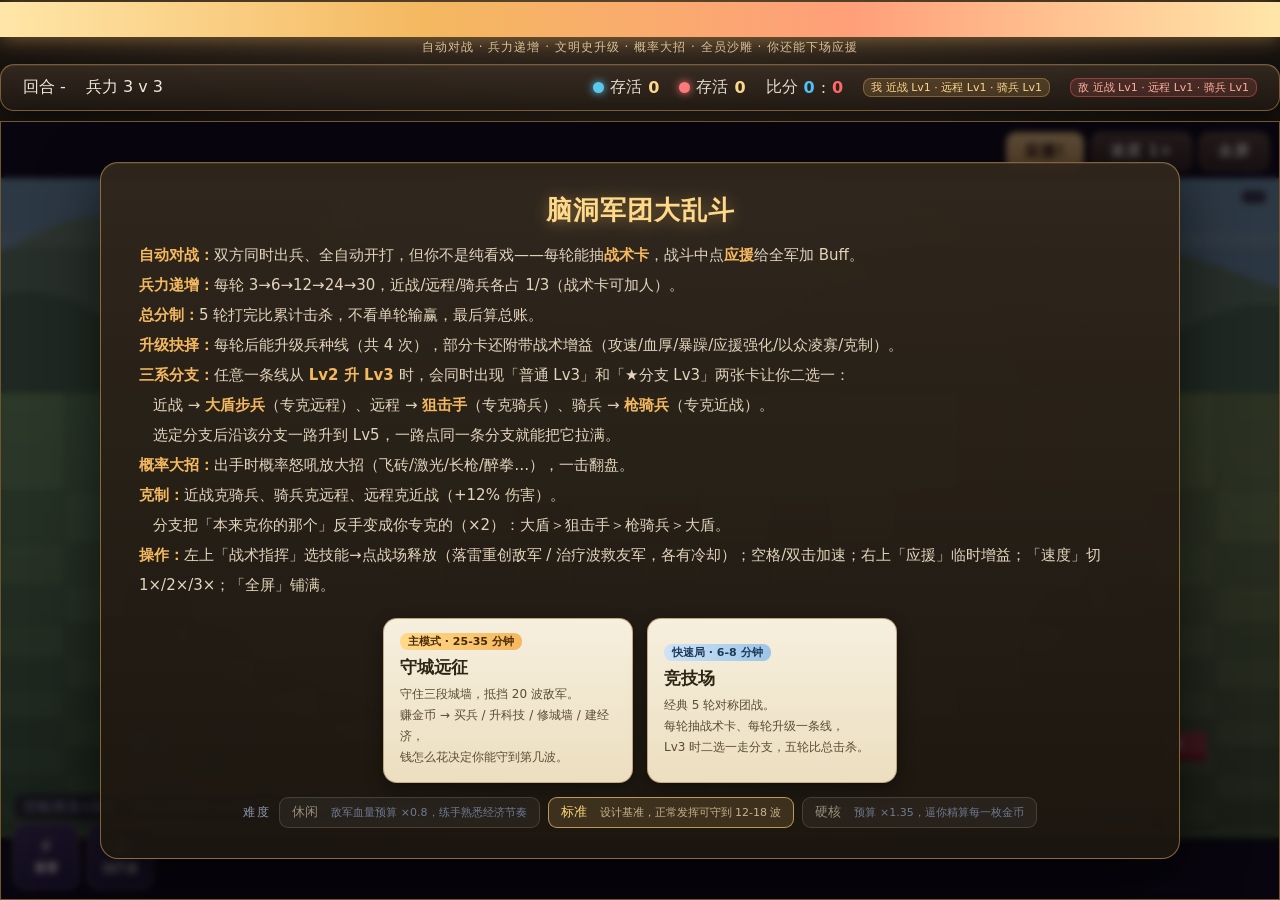
==== 脑洞军团大乱斗.html @ 0cbc10e8 "fix: 英雄系统首次落地 + 10 处缺陷修复 + 回归测试 包含： - 英雄系统原始落地（src/config.js FLAGS / HERO_CFG / HEROES；src/state.js " ====
<!DOCTYPE html>
<html lang="zh-CN">
<head>
<meta charset="UTF-8">
<meta name="viewport" content="width=device-width, initial-scale=1.0">
<title>脑洞军团大乱斗 · 沙雕自动对战</title>
<link rel="icon" href="data:image/svg+xml,%3Csvg xmlns='http://www.w3.org/2000/svg' viewBox='0 0 16 16'%3E%3Crect width='16' height='16' fill='%23221a30'/%3E%3Crect x='6' y='2' width='4' height='2' fill='%23ffd479'/%3E%3Crect x='7' y='3' width='2' height='8' fill='%23f7e7c6'/%3E%3Crect x='5' y='11' width='6' height='2' fill='%23e86a33'/%3E%3Crect x='7' y='13' width='2' height='2' fill='%232e1c0c'/%3E%3C/svg%3E">
<style>/* ====== style/base.css ====== */
/* =============================================================================
 * base.css — 布局骨架 + 竞技场 UI + 全屏规则
 * ----------------------------------------------------------------------------
 * 引擎层：html/body 重置、#app/#hud/#arena-wrap 布局、标题、连杀/暴击字、
 * 升级卡/克制环/路线图/播报/弹幕/控制条/指挥栏、全屏铺满。
 * 竞技场与守城共用的视觉地基都在这。
 * ============================================================================= */


  * { margin:0; padding:0; box-sizing:border-box; }
  html,body { height:100%; }
  body {
    background:
      radial-gradient(1200px 600px at 50% -10%, #3a2c5e 0%, rgba(58,44,94,0) 60%),
      radial-gradient(900px 500px at 10% 110%, #1d3a4a 0%, rgba(29,58,74,0) 55%),
      linear-gradient(160deg, #15101f 0%, #0e1626 55%, #0b1220 100%);
    font-family:"PingFang SC","Microsoft YaHei","SimSun",system-ui,monospace;
    color:#f3ead9;
    overflow:hidden;
    user-select:none;
    -webkit-font-smoothing:antialiased;
  }
  #app { width:100vw; height:100vh; max-width:none; margin:0; padding:0; display:flex; flex-direction:column; overflow:hidden; }

  /* ---- 标题：渐变描金 + 呼吸光晕 ---- */
  h1 {
    font-size:26px; font-weight:900; text-align:center; letter-spacing:3px;
    background:linear-gradient(90deg,#ffd479,#ff9f3a,#ff6a6a,#ffd479);
    background-size:300% 100%;
    -webkit-background-clip:text; background-clip:text; color:transparent;
    filter:drop-shadow(0 2px 10px rgba(255,160,60,.35));
    animation:titleflow 6s linear infinite;
    margin:2px 0 2px;
  }
  @keyframes titleflow { to { background-position:300% 0; } }
  .sub { text-align:center; font-size:12px; color:#b9a7d6; margin-bottom:8px; letter-spacing:1px; }
  /* 战斗中隐藏大标题/副标题：把纵向空间全部让给战场（标题仅在开局菜单出现），更聚焦、更专业 */
  body.playing #app > h1,
  body.playing #app > .sub { display:none; }

  /* ---- HUD：玻璃拟态 + 辉光 ---- */
  #hud {
    display:flex; align-items:center; justify-content:space-between; gap:10px; flex-wrap:wrap;
    background:linear-gradient(180deg, rgba(40,32,64,.82), rgba(24,18,40,.82));
    border:1px solid rgba(255,212,121,.35);
    border-radius:14px;
    box-shadow:0 6px 22px rgba(0,0,0,.45), inset 0 1px 0 rgba(255,255,255,.08);
    backdrop-filter:blur(8px);
    padding:10px 18px; margin-bottom:10px; font-size:15px;
  }
  .hud-box { display:flex; align-items:center; gap:16px; flex-wrap:wrap; }
  .hud-item { display:flex; align-items:center; gap:6px; color:#e7ddcb; }
  .dot { width:11px; height:11px; border-radius:50%; display:inline-block; box-shadow:0 0 8px currentColor; }
  .dot.blue { background:#4fc3f7; color:#4fc3f7; }
  .dot.red { background:#ff6a6a; color:#ff6a6a; }
  .hud-item b { color:#ffd479; font-variant-numeric:tabular-nums; }
  .lv-tag { font-size:11px; padding:1px 7px; border-radius:8px; background:rgba(255,212,121,.16); color:#ffd479; border:1px solid rgba(255,212,121,.3); }

  /* ---- 战场 ---- */
  #arena-wrap {
    position:relative; flex:1; min-height:0; width:100%;
    /* --dock-h：底部常驻经营条实测高度（JS 写入）。战场用 padding-bottom 让出这段空间，
       保证经营条永不遮挡单位；0 时（竞技场模式）布局与原来完全一致。 */
    --dock-h:0px;
    background:#0c1422; border:none; overflow:hidden;
    box-shadow:0 10px 36px rgba(0,0,0,.5), inset 0 0 0 1px rgba(255,255,255,.04);
  }
  canvas { display:block; width:100%; height:100%; image-rendering:auto; background:#0b0710; }
  #banner {
    position:absolute; top:34%; left:50%; transform:translate(-50%,-50%) scale(.6);
    font-size:34px; font-weight:900; text-align:center; pointer-events:none; z-index:6;
    color:#fff; letter-spacing:4px;
    background:linear-gradient(90deg,#ffd479,#ff9f3a,#ff6a6a);
    -webkit-background-clip:text; background-clip:text; color:transparent;
    filter:drop-shadow(0 3px 0 rgba(0,0,0,.5)) drop-shadow(0 0 18px rgba(255,150,60,.6));
    opacity:0; white-space:nowrap;
  }
  #banner.show { animation:bannerpop 1.5s cubic-bezier(.2,1.4,.4,1) forwards; }
  @keyframes bannerpop {
    0% { opacity:0; transform:translate(-50%,-50%) scale(.5); letter-spacing:18px; }
    18% { opacity:1; transform:translate(-50%,-50%) scale(1.05); letter-spacing:4px; }
    78% { opacity:1; transform:translate(-50%,-50%) scale(1); }
    100% { opacity:0; transform:translate(-50%,-50%) scale(1.04); }
  }

  /* ---- 连杀计数 ---- */
  #combo {
    position:absolute; top:54px; left:50%; transform:translateX(-50%); z-index:6;
    font-weight:900; font-size:30px; pointer-events:none; opacity:0;
    color:#ffd479; text-shadow:0 0 14px rgba(255,170,60,.9), 0 2px 0 #7a3b12;
    transition:opacity .15s; white-space:nowrap;
  }
  #combo.show { opacity:1; animation:combopulse .3s ease; }
  @keyframes combopulse { 0%{transform:translateX(-50%) scale(1.4);} 100%{transform:translateX(-50%) scale(1);} }

  /* ---- 全屏大字（暴击） ---- */
  #bigtext {
    position:absolute; top:46%; left:50%; transform:translate(-50%,-50%) scale(.7); z-index:7;
    font-size:46px; font-weight:900; pointer-events:none; opacity:0; white-space:nowrap;
    color:#fff; text-shadow:0 0 22px rgba(255,90,90,.9), 0 4px 0 #6e1a1a;
  }
  #bigtext.show { animation:bigpop 1.1s cubic-bezier(.2,1.5,.3,1) forwards; }
  @keyframes bigpop {
    0%{opacity:0;transform:translate(-50%,-50%) scale(.4) rotate(-6deg);}
    20%{opacity:1;transform:translate(-50%,-50%) scale(1.12) rotate(2deg);}
    75%{opacity:1;transform:translate(-50%,-50%) scale(1) rotate(0);}
    100%{opacity:0;transform:translate(-50%,-50%) scale(1.05);}
  }

  .overlay {
    position:absolute; inset:0; z-index:20;
    display:none; align-items:center; justify-content:center;
    background:rgba(8,6,14,.66); backdrop-filter:blur(3px); padding:18px;
  }
  .overlay.show { display:flex; animation:fadein .25s ease; }
  @keyframes fadein { from{opacity:0;} to{opacity:1;} }
  .panel {
    background:linear-gradient(180deg, rgba(36,28,58,.96), rgba(20,16,34,.96));
    border:1px solid rgba(255,212,121,.4); border-radius:18px;
    box-shadow:0 18px 60px rgba(0,0,0,.6), inset 0 1px 0 rgba(255,255,255,.08);
    padding:22px 26px; max-width:900px; width:100%; text-align:center;
  }
  .panel h2 { font-size:22px; margin-bottom:12px; color:#ffd479; letter-spacing:1px; filter:drop-shadow(0 2px 8px rgba(255,160,60,.4)); }
  .panel .desc { font-size:13px; color:#d7cdec; line-height:1.9; text-align:left; }
  .panel .desc b { color:#ff9f3a; }
  .btn {
    display:inline-block; margin-top:18px; padding:12px 44px; cursor:pointer;
    border:none; border-radius:12px; font-size:17px; font-weight:900; font-family:inherit;
    color:#3a1d05;
    background:linear-gradient(180deg,#ffd479,#ff9f3a);
    box-shadow:0 6px 0 #b75e16, 0 10px 20px rgba(255,150,60,.35);
    text-shadow:0 1px 0 rgba(255,255,255,.3);
    transition:transform .06s, box-shadow .06s;
  }
  .btn:hover { filter:brightness(1.05); }
  .btn:active { transform:translateY(4px); box-shadow:0 2px 0 #b75e16; }
  .btn.gray { background:linear-gradient(180deg,#9aa0b0,#6b7280); color:#14161c; box-shadow:0 6px 0 #3a3f4a; }

  /* ---- 升级 / 战术卡 ---- */
  .cards { display:flex; gap:14px; margin-top:16px; flex-wrap:wrap; justify-content:center; }
  .card {
    flex:1; min-width:210px; max-width:262px; text-align:left; cursor:pointer;
    background:linear-gradient(180deg, rgba(255,248,231,.96), rgba(245,231,200,.96));
    border:1px solid rgba(120,90,40,.5); border-radius:14px; padding:13px 15px;
    box-shadow:0 6px 16px rgba(0,0,0,.4); color:#2e2414;
    transition:transform .08s, box-shadow .08s, border-color .08s;
  }
  .card:hover { transform:translateY(-4px); border-color:#ff9f3a; box-shadow:0 12px 26px rgba(255,150,60,.4); }
  .card:active { transform:translateY(1px); }
  .card.disabled { opacity:.45; pointer-events:none; filter:grayscale(.4); }
  /* 出现分支抉择时会有 4 张卡，收窄一点保证一行放得下（面板内宽约 848px） */
  .cards.four { gap:10px; }
  .cards.four .card { min-width:186px; max-width:216px; padding:12px 13px; }
  /* ★分支卡：描金 + 呼吸光晕，让它在普通卡里一眼跳出来 */
  .card.branch-card {
    background:linear-gradient(180deg, rgba(255,251,238,.98), rgba(252,236,193,.98));
    border-color:#ffd479;
    box-shadow:0 0 0 2px rgba(255,212,121,.5), 0 8px 22px rgba(255,170,60,.32);
    animation:branchglow 2.2s ease-in-out infinite;
  }
  .card.branch-card:hover { border-color:#ff9f3a; box-shadow:0 0 0 2px rgba(255,159,58,.75), 0 14px 30px rgba(255,150,60,.5); }
  .card.branch-card .c-tag { background:linear-gradient(90deg,#ffd479,#ff9f3a); color:#4a2a04; border-color:#c98b1a; font-weight:900; }
  @keyframes branchglow {
    0%,100% { box-shadow:0 0 0 2px rgba(255,212,121,.45), 0 8px 22px rgba(255,170,60,.26); }
    50%     { box-shadow:0 0 0 3px rgba(255,212,121,.75), 0 10px 26px rgba(255,170,60,.5); }
  }
  .card .c-branchnote {
    margin-top:7px; padding:5px 8px; border-radius:8px; font-size:11.5px; line-height:1.6;
    background:rgba(184,84,31,.10); border:1px dashed rgba(184,84,31,.45); color:#8a4a12;
  }
  .card .c-type { font-size:15px; font-weight:900; margin-bottom:5px; }
  .card .c-now { font-size:12px; color:#7a6a4f; margin-bottom:7px; }
  .card .c-next { font-size:13px; line-height:1.7; }
  .card .c-next b { color:#b8541f; }
  .card .c-skill { font-size:12px; color:#4a4030; margin-top:3px; }
  .card .c-skill b { color:#2f7a3e; }
  .card .c-tag { display:inline-block; font-size:11px; padding:1px 7px; border-radius:7px; margin-bottom:6px; background:rgba(255,159,58,.18); color:#b8541f; border:1px solid rgba(255,159,58,.4); }
  .card .arrow-line { font-size:18px; color:#c9a227; text-align:center; margin:4px 0; }
  .card .tag-max { font-size:13px; color:#8a7357; margin-top:7px; }

  /* ---- 克制环（升级面板顶部，每轮都摆出来，别让玩家靠记忆猜环向） ---- */
  .cycle { display:flex; align-items:center; justify-content:center; gap:5px; margin:0 0 7px; font-size:12px; flex-wrap:wrap; }
  .cycle .cy-title { color:#b9a7d6; font-weight:800; margin-right:3px; }
  .cycle .cy-node { font-weight:900; }
  .cycle .cy-arrow { color:#8b7a5a; font-size:11px; }
  .cycle .cy-mul {
    margin-left:5px; padding:1px 8px; border-radius:8px; font-weight:900;
    background:rgba(255,90,216,.14); color:#ff5ad8; border:1px solid rgba(255,90,216,.4);
  }

  /* ---- 三系路线图：一列一条线，Lv3 处裂成分岔口 ---- */
  .tree { display:flex; gap:12px; margin-top:10px; align-items:flex-start; justify-content:center; }
  .tree-col {
    flex:1; min-width:212px; max-width:272px;
    background:linear-gradient(180deg, rgba(38,28,58,.98), rgba(26,19,42,.98));
    border:1px solid rgba(255,212,121,.28); border-radius:14px; padding:10px 11px;
    box-shadow:0 6px 16px rgba(0,0,0,.45); color:#f3ecdf;
  }
  .tree-head {
    display:flex; justify-content:space-between; align-items:baseline;
    font-size:15px; font-weight:900; padding-bottom:5px; margin-bottom:6px;
    border-bottom:2px solid rgba(255,212,121,.22);
  }
  .tree-head .th-lv { font-size:11px; color:#b9a7d6; font-weight:800; }
  .tree-body { display:flex; flex-direction:column; gap:3px; }

  .node { display:flex; align-items:center; gap:7px; padding:4px 8px; border-radius:8px; font-size:12.5px; border:1px solid transparent; }
  .node i { font-style:normal; font-size:10px; font-weight:900; color:#fff; background:#6a5f80; border-radius:5px; padding:1px 5px; flex:none; }
  .node span { font-weight:700; }
  .node.done   { background:rgba(120,200,140,.13); color:#8fe0a4; }
  .node.done i { background:#5fae74; }
  .node.cur    { background:rgba(255,159,58,.18); color:#ffc98a; border-color:rgba(255,159,58,.5); }
  .node.cur i  { background:#ff9f3a; }
  .node.future { color:#7c719a; background:rgba(120,100,160,.08); }
  .node.future i { background:#5b5178; }
  /* 本轮可点的节点：金色呼吸光晕，一眼看到「我该点哪」 */
  .node.pick {
    cursor:pointer; background:rgba(255,212,121,.22); color:#ffe0a3;
    border-color:#ffd479; animation:pickglow 1.6s ease-in-out infinite;
  }
  .node.pick i { background:#ff9f3a; }
  .node.pick:hover { transform:translateY(-2px); border-color:#ff9f3a; box-shadow:0 6px 16px rgba(255,150,60,.32); }
  @keyframes pickglow {
    0%,100% { box-shadow:0 0 0 2px rgba(255,212,121,.4); }
    50%     { box-shadow:0 0 0 3px rgba(255,212,121,.75); }
  }
  .node-perk {
    margin:4px 0 2px; padding:4px 7px; border-radius:7px; font-size:11px; line-height:1.5;
    background:rgba(255,212,121,.12); border:1px dashed rgba(255,212,121,.45); color:#ffd479;
  }
  .node-perk em { display:block; font-style:normal; color:#b9a7d6; }

  /* 分岔口 */
  .fork { margin:2px 0; padding:5px 6px; border-radius:9px; background:rgba(255,212,121,.07); border:1px dashed rgba(255,212,121,.35); }
  .fork-label { font-size:10.5px; font-weight:900; color:#ffd479; text-align:center; margin-bottom:4px; letter-spacing:.5px; }
  .fork-opt {
    display:block; cursor:pointer; margin-bottom:4px; padding:5px 8px; border-radius:8px;
    background:rgba(255,255,255,.06); border:1px solid rgba(255,212,121,.22);
    transition:transform .08s, box-shadow .08s, border-color .08s;
  }
  .fork-opt:last-child { margin-bottom:0; }
  .fork-opt i { font-style:normal; font-size:9.5px; font-weight:900; color:#fff; background:#6a5f80; border-radius:5px; padding:1px 4px; margin-right:5px; }
  .fork-opt .fo-name { font-size:12.5px; font-weight:900; color:#f3ecdf; }
  .fork-opt .fo-vs, .fork-opt .fo-cost, .fork-opt .fo-skill { display:block; font-size:11px; line-height:1.5; margin-top:2px; }
  .fork-opt .fo-vs    { color:#8fe0a4; font-weight:700; }
  .fork-opt .fo-cost  { color:#ff9a80; }
  .fork-opt .fo-skill { color:#b9a7d6; }
  /* 左边竖条区分两条岔路的「性格」：金=反转(克天敌) / 红=专精(克本命猎物) */
  .fork-opt.reverse { border-left:4px solid #c9a227; }
  .fork-opt.reverse:hover { border-color:#c9a227; box-shadow:0 6px 16px rgba(201,162,39,.35); transform:translateY(-2px); }
  .fork-opt.mastery { border-left:4px solid #e05a4f; }
  .fork-opt.mastery:hover { border-color:#e05a4f; box-shadow:0 6px 16px rgba(224,90,79,.35); transform:translateY(-2px); }
  .fork-opt.normal:hover { border-color:#ff9f3a; box-shadow:0 6px 16px rgba(255,159,58,.3); transform:translateY(-2px); }

  /* ---- 击杀播报 ---- */
  .kill-feed {
    position:absolute; right:12px; top:68px; z-index:5;
    font-size:12px; color:#fff8e7; background:rgba(20,14,30,.7);
    border:1px solid rgba(255,212,121,.25); border-radius:10px; padding:5px 10px; pointer-events:none;
    backdrop-filter:blur(4px); max-width:38%;
  }
  .kill-feed .kf-p { color:#9ad6ff; }
  .kill-feed .kf-e { color:#ff9f9f; }

  .hint {
    position:absolute; left:12px; bottom:calc(78px + var(--dock-h, 0px)); z-index:5;
    font-size:11px; color:#cbb8ee; background:rgba(20,14,30,.6);
    border:1px solid rgba(255,212,121,.2); border-radius:10px; padding:4px 10px; pointer-events:none;
  }

  /* ---- 解说弹幕 ---- */
  .commentary {
    position:absolute; top:10px; left:50%; transform:translateX(-50%); z-index:5;
    display:flex; flex-direction:column; align-items:center; gap:6px; pointer-events:none; width:92%; max-width:780px;
  }
  .c-line {
    font-size:13px; font-weight:800; color:#fff;
    background:rgba(40,28,64,.82); border:1px solid rgba(255,212,121,.35);
    padding:3px 13px; border-radius:999px; box-shadow:0 2px 10px rgba(0,0,0,.4);
    animation:cpop .3s ease;
  }
  @keyframes cpop { from { transform:translateY(-8px) scale(.7); opacity:0; } to { transform:none; opacity:1; } }

  /* ---- 控制条 ---- */
  .ctl-bar { position:absolute; top:10px; right:10px; z-index:8; display:flex; gap:7px; }
  .ctl-btn {
    font-family:inherit; font-size:12px; font-weight:800; cursor:pointer; padding:6px 12px;
    color:#fff8e7; border:1px solid rgba(255,212,121,.35); border-radius:10px;
    background:linear-gradient(180deg,#4a3a6e,#2c2248); box-shadow:0 3px 0 rgba(0,0,0,.4);
    text-shadow:0 1px 0 rgba(0,0,0,.3); letter-spacing:1px;
  }
  .ctl-btn:hover { filter:brightness(1.1); }
  .ctl-btn:active { transform:translateY(2px); box-shadow:0 1px 0 rgba(0,0,0,.4); }
  .ctl-btn.on { background:linear-gradient(180deg,#ff9f3a,#e8722a); color:#2e1404; }
  .ctl-btn.cheer { background:linear-gradient(180deg,#ffd479,#ff9f3a); color:#3a1d05; position:relative; overflow:hidden; }
  .ctl-btn.cheer:disabled { filter:grayscale(.5) brightness(.8); cursor:default; }
  .ctl-btn.cheer .cd {
    position:absolute; left:0; bottom:0; height:100%; background:rgba(20,14,30,.55); width:0%;
    pointer-events:none;
  }

  /* ---- 战术指挥栏（玩家主动参与） ---- */
  #cmd-bar { position:absolute; left:12px; bottom:calc(10px + var(--dock-h, 0px)); z-index:8; display:flex; gap:8px; }
  .cmd-btn {
    position:relative; overflow:hidden; width:54px; height:54px; border-radius:12px; cursor:pointer;
    border:1px solid rgba(255,212,121,.4); background:linear-gradient(180deg,#3a2e52,#241b3c);
    color:#fff8e7; font-family:inherit; box-shadow:0 3px 0 rgba(0,0,0,.4);
    display:flex; flex-direction:column; align-items:center; justify-content:center; gap:1px; padding:0;
  }
  .cmd-btn .ic { font-size:20px; line-height:1; filter:drop-shadow(0 1px 2px rgba(0,0,0,.5)); }
  .cmd-btn .nm { font-size:10px; font-weight:800; }
  .cmd-btn:hover { filter:brightness(1.12); }
  .cmd-btn.armed { border-color:#ffd479; animation:cmdglow 1.6s ease-in-out infinite; }
  .cmd-btn.disabled { filter:grayscale(.6) brightness(.7); cursor:default; }
  .cmd-btn .cd { position:absolute; left:0; top:0; width:100%; height:0%; background:rgba(10,8,16,.62); pointer-events:none; transition:height .1s linear; }
  @keyframes cmdglow {
    0%,100% { box-shadow:0 0 0 2px rgba(255,212,121,.5), 0 3px 0 rgba(0,0,0,.4); }
    50%     { box-shadow:0 0 0 3px rgba(255,212,121,.85), 0 3px 0 rgba(0,0,0,.4); }
  }
  #cmd-hint {
    position:absolute; left:50%; top:86px; transform:translateX(-50%); z-index:8;
    font-size:12px; color:#fff; padding:4px 12px; border-radius:999px;
    background:rgba(40,28,64,.85); border:1px solid rgba(255,212,121,.5);
    box-shadow:0 2px 10px rgba(0,0,0,.4); display:none; pointer-events:none;
  }
  #cmd-hint.show { display:block; animation:fadein .2s ease; }

  #arena-wrap:fullscreen { width:100vw; height:100vh; display:flex; align-items:center; justify-content:center; background:#0c1422; }
  #arena-wrap:fullscreen canvas { width:auto; height:100%; max-width:100%; }



/* ====== style/theme.css ====== */
/* =============================================================================
 * theme.css — 开罗风统一暖色主题（全局配色覆盖层）
 * ----------------------------------------------------------------------------
 * 集中管理的全局换肤：body 背景、#hud/#arena-wrap/panel/btn/card 等暖色覆盖。
 * 想回滚到原冷色调，整段删除即可，不影响任何布局。
 * ============================================================================= */

  /* ===== 开罗风统一暖色覆盖层（集中管理，整段删除即可回滚原配色） ===== */
  body {
    background:
      radial-gradient(1200px 600px at 50% -12%, #4a3a2a 0%, rgba(74,58,42,0) 60%),
      radial-gradient(900px 520px at 8% 112%, #2a3a44 0%, rgba(42,58,68,0) 55%),
      linear-gradient(160deg, #1a1410 0%, #14110f 55%, #0e0d12 100%);
  }
  h1 { background:linear-gradient(90deg,#ffe6a8,#f4b860,#ff9f7a,#ffe6a8); filter:drop-shadow(0 2px 10px rgba(244,184,96,.42)); }
  .sub { color:#d8c39e; }
  #hud { background:linear-gradient(180deg, rgba(60,48,38,.74), rgba(34,26,20,.74)); border:1px solid rgba(244,184,96,.42); }
  #hud b { color:#ffd98a; }
  #hud .lv-tag { color:#ffd98a; border-color:rgba(244,184,96,.34); background:rgba(244,184,96,.16); }
  .dot.blue { background:#5cc8f0; color:#5cc8f0; }
  .dot.red  { background:#ff7a7a; color:#ff7a7a; }
  #arena-wrap {
    background:#161009; border:1px solid rgba(244,184,96,.42);
    box-shadow:0 14px 42px rgba(0,0,0,.55), inset 0 0 0 2px rgba(120,92,52,.28);
  }
  #banner { background:linear-gradient(90deg,#ffe6a8,#f4b860,#ff9f7a); filter:drop-shadow(0 3px 0 rgba(0,0,0,.5)) drop-shadow(0 0 18px rgba(244,184,96,.6)); }
  #combo { color:#ffd98a; text-shadow:0 0 14px rgba(244,184,96,.9), 0 2px 0 #7a4a12; }
  #bigtext { text-shadow:0 0 22px rgba(255,120,90,.9), 0 4px 0 #6e2a12; }
  .panel { background:linear-gradient(180deg, rgba(48,38,28,.96), rgba(28,22,16,.96)); border:1px solid rgba(244,184,96,.48); }
  .panel h2 { color:#ffd98a; filter:drop-shadow(0 2px 8px rgba(244,184,96,.42)); }
  .panel .desc { color:#e3d4bc; }
  .panel .desc b { color:#f4b860; }
  .btn { background:linear-gradient(180deg,#ffd98a,#f4b860); box-shadow:0 6px 0 #b07a2a, 0 10px 20px rgba(244,184,96,.35); color:#3a2406; }
  .btn:active { box-shadow:0 2px 0 #b07a2a; }
  .card { border:1px solid rgba(150,108,52,.5); }
  .card:hover { border-color:#f4b860; box-shadow:0 12px 26px rgba(244,184,96,.4); }
  .card.branch-card { border-color:#ffd98a; box-shadow:0 0 0 2px rgba(255,217,138,.5), 0 8px 22px rgba(244,184,96,.32); }
  .card.branch-card .c-tag { background:linear-gradient(90deg,#ffd98a,#f4b860); color:#4a2a04; border-color:#c98b1a; }
  .card .c-tag { background:rgba(244,184,96,.18); color:#b8702a; border:1px solid rgba(244,184,96,.4); }
  .card .arrow-line { color:#d9a83a; }
  .c-line { border:1px solid rgba(244,184,96,.4); background:rgba(48,36,26,.82); }
  .kill-feed { border-color:rgba(244,184,96,.32); }
  .hint { border-color:rgba(244,184,96,.24); }
  .ctl-btn { border-color:rgba(244,184,96,.4); background:linear-gradient(180deg,#5a4632,#34281c); }
  .ctl-btn.on { background:linear-gradient(180deg,#f4b860,#e0873a); color:#2e1404; }
  .ctl-btn.cheer { background:linear-gradient(180deg,#ffd98a,#f4b860); color:#3a1d05; }



/* ====== style/siege.css ====== */
/* =============================================================================
 * siege.css — 守城远征模式 UI
 * ----------------------------------------------------------------------------
 * 守城专属：金库条 / 底部常驻经营条（买兵·科技·修墙·经济）/ 城墙三段血条 /
 * 结算飘字 / 难度与模式选择按钮。
 * ============================================================================= */

  /* ===== 守城远征模式 UI ===== */
  /* 金库条 */
  .gold-pill {
    display:inline-flex; align-items:center; gap:6px; font-weight:900; font-variant-numeric:tabular-nums;
    padding:2px 12px; border-radius:999px; background:rgba(255,212,121,.16);
    border:1px solid rgba(255,212,121,.45); color:#ffd479;
  }
  .gold-pill .coin { width:11px; height:11px; border-radius:50%; background:#ffd479; box-shadow:0 0 7px #ffd479; }
  /* ===== 底部常驻经营条（守城模式）：买兵 / 科技 / 修墙 / 经济 全在这条里，不存在「打开商店」这一步 =====
     设计意图：经营是守城模式的核心决策，任何「先开面板才能花钱」的步骤都是给核心循环加摩擦。
     条子常驻在最底部，战场用 padding-bottom 让出这段高度，所以既不遮挡单位、也不用牺牲视野换操作。 */
  #shopdock {
    position:absolute; left:0; right:0; bottom:0; z-index:7; display:none;
    flex-direction:column; gap:6px; padding:7px 12px 9px;
    background:linear-gradient(180deg, rgba(30,22,15,.93), rgba(18,13,9,.97));
    border-top:1px solid rgba(244,184,96,.42);
    box-shadow:0 -10px 30px rgba(0,0,0,.5); backdrop-filter:blur(6px);
    pointer-events:auto; max-height:44vh; overflow-y:auto;
  }
  #shopdock .sd-top { display:flex; align-items:center; gap:12px; flex-wrap:wrap; }
  #shopdock .sd-res { font-size:12px; color:#e3d4bc; white-space:nowrap; }
  #shopdock .sd-res b { color:#ffd479; font-size:13px; font-variant-numeric:tabular-nums; }
  #shopdock .sd-act { display:flex; align-items:center; gap:10px; margin-left:auto; }
  #shopdock .sd-act .ctl-btn { padding:5px 12px; font-size:12px; }
  #shopdock .sd-timer { font-size:12px; color:#e3d4bc; white-space:nowrap; font-variant-numeric:tabular-nums; }
  .shop-tabs { display:flex; gap:6px; flex-wrap:wrap; }
  .shop-tab {
    font-family:inherit; font-size:12px; font-weight:800; cursor:pointer; padding:5px 14px;
    color:#e7ddcb; border:1px solid rgba(244,184,96,.4); border-radius:9px;
    background:linear-gradient(180deg,#5a4632,#34281c); box-shadow:0 2px 0 rgba(0,0,0,.4);
  }
  .shop-tab:hover { filter:brightness(1.14); }
  .shop-tab.on { background:linear-gradient(180deg,#f4b860,#e0873a); color:#2e1404; }
  .shop-grid { display:flex; gap:8px; flex-wrap:wrap; }
  .shop-card {
    flex:1 1 146px; min-width:146px; max-width:240px; text-align:left; cursor:pointer; position:relative; overflow:hidden;
    background:linear-gradient(180deg, rgba(255,248,231,.96), rgba(245,231,200,.96));
    border:1px solid rgba(150,108,52,.5); border-radius:10px; padding:6px 9px 7px; color:#2e2414;
    box-shadow:0 4px 12px rgba(0,0,0,.4); transition:transform .08s, box-shadow .08s, border-color .08s;
  }
  .shop-card:hover { transform:translateY(-2px); border-color:#f4b860; box-shadow:0 8px 18px rgba(244,184,96,.4); }
  .shop-card:active { transform:translateY(1px); }
  .shop-card.poor { opacity:.5; cursor:not-allowed; filter:grayscale(.45); }
  .shop-card.poor:hover { transform:none; border-color:rgba(150,108,52,.5); box-shadow:0 4px 12px rgba(0,0,0,.4); }
  .shop-card.maxed { opacity:.55; cursor:default; }
  /* 点了但买不起：抖一抖，明确告诉玩家「不是没反应，是钱不够」 */
  @keyframes denyshake { 0%,100%{transform:translateX(0)} 20%{transform:translateX(-5px)} 40%{transform:translateX(5px)} 60%{transform:translateX(-3px)} 80%{transform:translateX(3px)} }
  .shop-card.deny { animation:denyshake .22s ease 2; border-color:#ff6a6a; }
  /* 首行：名字 + 等级（左）…… 价格（右），把三行压成两行省高度 */
  .shop-card .s-head { display:flex; align-items:baseline; gap:5px; }
  .shop-card .s-name { font-size:13px; font-weight:900; white-space:nowrap; }
  .shop-card .s-lv { font-size:10px; font-weight:900; color:#8a7a5f; white-space:nowrap; }
  .shop-card .s-cost { margin-left:auto; font-size:12.5px; font-weight:900; color:#b8541f; font-variant-numeric:tabular-nums; white-space:nowrap; }
  .shop-card .s-desc { font-size:10.5px; line-height:1.45; color:#5a4c34; margin-top:2px; }
  .shop-card .s-sub  { font-size:10.5px; line-height:1.45; color:#7a6a4f; }
  /* 城墙三段血条（画在战场左下） */
  .wall-hud {
    position:absolute; left:12px; top:74px; z-index:6; display:flex; flex-direction:column; gap:3px;
    font-size:10px; color:#ffe6a8; background:rgba(20,14,30,.6); border:1px solid rgba(244,184,96,.28);
    border-radius:8px; padding:5px 8px; pointer-events:none;
  }
  .wall-hud .wseg { display:flex; align-items:center; gap:5px; }
  .wall-hud .wbar { width:74px; height:6px; border-radius:3px; background:rgba(0,0,0,.5); overflow:hidden; }
  .wall-hud .wfill { height:100%; background:linear-gradient(90deg,#8fd0ff,#4a86c8); }
  .wall-hud .wfill.low { background:linear-gradient(90deg,#ff9f7a,#e04a3a); }
  /* 结算飘字 */
  .gain-float {
    position:absolute; z-index:9; font-size:15px; font-weight:900; color:#ffd479; pointer-events:none;
    text-shadow:0 2px 0 #6b4a12, 0 0 10px rgba(255,180,60,.6);
    animation:gainup 1.1s ease-out forwards;
  }
  @keyframes gainup { from{opacity:1; transform:translateY(0);} to{opacity:0; transform:translateY(-34px);} }
  /* 难度选择 */
  .diff-row { display:flex; align-items:center; justify-content:center; gap:8px; margin-top:14px; flex-wrap:wrap; }
  .diff-row .diff-label { font-size:12px; color:#8b96ad; letter-spacing:2px; }
  .diff-btn {
    font-family:inherit; cursor:pointer; font-size:12.5px; color:#9a8f7a;
    background:rgba(255,248,231,.05); border:1px solid rgba(255,248,231,.14);
    border-radius:9px; padding:6px 12px; transition:.15s;
  }
  .diff-btn span { color:#6f7a90; font-size:11px; }
  .diff-btn:hover { border-color:rgba(255,212,121,.4); color:#d7cdec; }
  .diff-btn.on { background:rgba(255,212,121,.14); border-color:rgba(255,212,121,.65); color:#ffd479; }
  .diff-btn.on span { color:#c9b48a; }
  /* 模式选择按钮 */
  .mode-btns { display:flex; gap:14px; justify-content:center; margin-top:18px; flex-wrap:wrap; }
  .mode-btn {
    width:250px; text-align:left; cursor:pointer; font-family:inherit;
    background:linear-gradient(180deg, rgba(255,248,231,.96), rgba(245,231,200,.96));
    border:1px solid rgba(150,108,52,.5); border-radius:14px; padding:14px 16px; color:#2e2414;
    box-shadow:0 6px 16px rgba(0,0,0,.4); transition:transform .08s, border-color .08s, box-shadow .08s;
  }
  .mode-btn:hover { transform:translateY(-4px); border-color:#f4b860; box-shadow:0 12px 26px rgba(244,184,96,.4); }
  .mode-btn .m-name { font-size:17px; font-weight:900; margin-bottom:5px; }
  .mode-btn .m-desc { font-size:12px; line-height:1.75; color:#5a4c34; }
  .mode-btn .m-tag { display:inline-block; font-size:11px; padding:1px 8px; border-radius:8px; margin-bottom:6px;
    background:linear-gradient(90deg,#ffd98a,#f4b860); color:#4a2a04; font-weight:900; }
  .mode-btn.alt .m-tag { background:linear-gradient(90deg,#cfe3f5,#9dc4e8); color:#1a3a5a; }


/* ====== style/responsive.css ====== */
/* =============================================================================
 * responsive.css — 大屏响应式缩放
 * ----------------------------------------------------------------------------
 * ≥1280px（含 1080p）整体放大：更易读、更聚焦战斗。
 * ============================================================================= */

  /* ===== 大屏（≥1280px，含 1080p）整体放大：更专业、更聚焦战斗、更易读 ===== */
  @media (min-width:1280px) {
    #hud { font-size:16px; padding:12px 22px; }
    .hud-box { gap:20px; }
    .ctl-btn { font-size:15px; padding:9px 18px; }
    .cmd-btn { width:66px; height:66px; }
    .cmd-btn .ic { font-size:24px; }
    .cmd-btn .nm { font-size:12px; }
    #cmd-hint { font-size:14px; }
    #shopdock { padding:9px 18px 11px; gap:8px; }
    #shopdock .sd-res, #shopdock .sd-timer { font-size:14px; }
    .shop-tab { font-size:14px; padding:6px 18px; }
    .shop-card { flex-basis:168px; min-width:168px; padding:8px 12px 9px; }
    .shop-card .s-name { font-size:15px; }
    .shop-card .s-cost { font-size:14px; }
    .shop-card .s-desc, .shop-card .s-sub { font-size:12px; line-height:1.5; }
    .kill-feed { font-size:14px; padding:6px 12px; }
    .hint { font-size:13px; }
    .wall-hud { font-size:12px; padding:6px 10px; }
    .wall-hud .wbar { width:96px; }
    .panel { max-width:1080px; padding:30px 38px; }
    .panel h2 { font-size:26px; }
    .panel .desc { font-size:15px; line-height:2; }
    .tree-col { max-width:300px; min-width:240px; }
    .card { width:200px; }
    .cards.four .card { min-width:200px; max-width:230px; }
    .commentary .c-line { font-size:15px; }
    #banner { font-size:46px; }
    #combo { font-size:42px; }
    #bigtext { font-size:62px; }
    .gold-pill { font-size:15px; padding:3px 14px; }
  }

</style>
</head>
<body>
<div id="app">
  <h1>脑洞军团大乱斗</h1>
  <div class="sub">自动对战 · 兵力递增 · 文明史升级 · 概率大招 · 全员沙雕 · 你还能下场应援</div>
  <div id="hud">
    <div class="hud-box">
      <span id="hud-round">回合 -</span>
      <span id="hud-size">兵力 -</span>
      <span class="gold-pill" id="hud-gold" style="display:none;"><span class="coin"></span><span id="hud-gold-v">0</span></span>
    </div>
    <div class="hud-box">
      <span class="hud-item"><span class="dot blue"></span>存活 <b id="hud-p-count">0</b></span>
      <span class="hud-item"><span class="dot red"></span>存活 <b id="hud-e-count">0</b></span>
      <span class="hud-item">比分 <b id="hud-p-score" style="color:#4fc3f7;">0</b> : <b id="hud-e-score" style="color:#ff6a6a;">0</b></span>
      <span class="hud-item lv-tag" id="hud-p-lv">近战 Lv1</span>
      <span class="hud-item lv-tag" id="hud-e-lv" style="color:#ffb0a0;border-color:rgba(255,106,106,.4);background:rgba(255,106,106,.14);">敌 近战 Lv1</span>
    </div>
  </div>
  <div id="arena-wrap">
    <canvas id="arena" width="1000" height="520"></canvas>
    <div id="banner"></div>
    <div id="combo"></div>
    <div id="bigtext"></div>
    <div class="kill-feed" id="kill-feed"></div>
    <div class="ctl-bar">
      <button class="ctl-btn cheer" id="btn-cheer" title="全军应援（冷却12秒）"><span class="lbl">应援!</span></button>
      <button class="ctl-btn" id="btn-speed" title="切换战斗速度">速度 1×</button>
      <button class="ctl-btn" id="btn-full" title="全屏观看">全屏</button>
    </div>
    <div class="wall-hud" id="wall-hud" style="display:none;">
      <div class="wseg"><span>上</span><span class="wbar"><span class="wfill" id="wf0" style="width:100%"></span></span></div>
      <div class="wseg"><span>中</span><span class="wbar"><span class="wfill" id="wf1" style="width:100%"></span></span></div>
      <div class="wseg"><span>下</span><span class="wbar"><span class="wfill" id="wf2" style="width:100%"></span></span></div>
      <div class="wseg"><span>城</span><span class="wbar"><span class="wfill" id="wf3" style="width:100%;background:linear-gradient(90deg,#ffd479,#e0873a);"></span></span></div>
    </div>
    <div id="cmd-bar"></div>
    <div id="cmd-hint">点击战场释放技能</div>
    <div class="hint">空格/双击=加速 · 点指令栏技能→点战场释放（落雷/治疗波）· 应援=增益 · 速度/全屏</div>
    <div class="commentary" id="commentary"></div>

    <!-- 底部常驻经营条：守城模式专用。买兵 / 科技 / 修墙 / 经济四条经营线全在这里，
         没有「打开商店」这一步——战斗中、喘息期，只要钱够随时可点。 -->
    <div id="shopdock">
      <div class="sd-top">
        <div class="sd-res">
          金库 <b id="sd-gold">0</b> ｜ 税收 <b id="sd-tax">0</b>/s ｜ 下波利息 <b id="sd-int">0</b>
        </div>
        <div class="shop-tabs" id="sd-tabs">
          <button class="shop-tab on" data-tab="unit">买兵</button>
          <button class="shop-tab" data-tab="tech">科技</button>
          <button class="shop-tab" data-tab="wall">城墙</button>
          <button class="shop-tab" data-tab="econ">经济</button>
        </div>
        <div class="sd-act">
          <button class="ctl-btn" id="btn-stance">当前：驻守</button>
          <span class="sd-timer" id="sd-timer">下一波 5s</span>
          <button class="btn" id="btn-fight" style="margin-top:0;padding:6px 18px;font-size:13px;">提前出兵 +15</button>
        </div>
      </div>
      <div class="shop-grid" id="shop-grid"></div>
    </div>

    <div class="overlay show" id="menu">
      <div class="panel">
        <h2>脑洞军团大乱斗</h2>
        <div class="desc">
          <b>自动对战：</b>双方同时出兵、全自动开打，但你不是纯看戏——每轮能抽<b>战术卡</b>，战斗中点<b>应援</b>给全军加 Buff。<br>
          <b>兵力递增：</b>每轮 3→6→12→24→30，近战/远程/骑兵各占 1/3（战术卡可加人）。<br>
          <b>总分制：</b>5 轮打完比累计击杀，不看单轮输赢，最后算总账。<br>
          <b>升级抉择：</b>每轮后能升级兵种线（共 4 次），部分卡还附带战术增益（攻速/血厚/暴躁/应援强化/以众凌寡/克制）。<br>
          <b>三系分支：</b>任意一条线从 <b>Lv2 升 Lv3</b> 时，会同时出现「普通 Lv3」和「★分支 Lv3」两张卡让你二选一：<br>
          <span style="padding-left:14px;">近战 → <b>大盾步兵</b>（专克远程）、远程 → <b>狙击手</b>（专克骑兵）、骑兵 → <b>枪骑兵</b>（专克近战）。</span><br>
          <span style="padding-left:14px;">选定分支后沿该分支一路升到 Lv5，一路点同一条分支就能把它拉满。</span><br>
          <b>概率大招：</b>出手时概率怒吼放大招（飞砖/激光/长枪/醉拳…），一击翻盘。<br>
          <b>克制：</b>近战克骑兵、骑兵克远程、远程克近战（+12% 伤害）。<br>
          <span style="padding-left:14px;">分支把「本来克你的那个」反手变成你专克的（×2）：大盾＞狙击手＞枪骑兵＞大盾。</span><br>
          <b>操作：</b>左上「战术指挥」选技能→点战场释放（落雷重创敌军 / 治疗波救友军，各有冷却）；空格/双击加速；右上「应援」临时增益；「速度」切 1×/2×/3×；「全屏」铺满。
        </div>
        <div class="mode-btns">
          <button class="mode-btn" id="btn-mode-siege">
            <span class="m-tag">主模式 · 25-35 分钟</span>
            <div class="m-name">守城远征</div>
            <div class="m-desc">守住三段城墙，抵挡 20 波敌军。<br>赚金币 → 买兵 / 升科技 / 修城墙 / 建经济，<br>钱怎么花决定你能守到第几波。</div>
          </button>
          <button class="mode-btn alt" id="btn-mode-arena">
            <span class="m-tag">快速局 · 6-8 分钟</span>
            <div class="m-name">竞技场</div>
            <div class="m-desc">经典 5 轮对称团战。<br>每轮抽战术卡、每轮升级一条线，<br>Lv3 时二选一走分支，五轮比总击杀。</div>
          </button>
        </div>
        <div class="diff-row">
          <span class="diff-label">难度</span>
          <button class="diff-btn" data-diff="0.8">休闲　<span>敌军血量预算 ×0.8，练手熟悉经济节奏</span></button>
          <button class="diff-btn on" data-diff="1">标准　<span>设计基准，正常发挥可守到 12-18 波</span></button>
          <button class="diff-btn" data-diff="1.35">硬核　<span>预算 ×1.35，逼你精算每一枚金币</span></button>
        </div>
      </div>
    </div>

    <div class="overlay" id="upgrade">
      <div class="panel">
        <h2 id="up-title">第 X 轮结束！战术抉择</h2>
        <div class="desc" style="text-align:center;font-size:12px;color:#b9a7d6;">
          每次升级提升整条线属性（生命 +40% / 攻击 +50%）并解锁新兵种与新大招；战术卡给全军永久增益。AI 也在同步变强。
        </div>
        <div class="cycle" id="cycle-bar"></div>
        <div class="tree" id="upgrade-grid"></div>
      </div>
    </div>

    <div class="overlay" id="end">
      <div class="panel">
        <h2 id="end-title">结果</h2>
        <div class="desc" id="end-desc" style="text-align:center;"></div>
        <button class="btn" id="btn-again">再来一局</button>
      </div>
    </div>
  </div>
</div>
<script>/* 拼装产物:本文件由 build.js 把 src/*.js 按依赖顺序拼合而成。
 * 任何修改请编辑 src/ 下的源文件,不要直接改这个 HTML,build 会覆盖。
 * 拼装顺序:config.js → state.js → utils.js → combat.js → systems.js → update.js → ui.js → render.js → commentary.js → audio.js → loop.js
 */
"use strict";

/* ====== config.js ====== */
/* =============================================================================
 * config.js — 平衡配置数据（数值圣经）
 * 通用配置 + 守城 ECON/WAVE/WALL + 战术指挥 + 六分支兵种/技能/战术/弹幕。
 * 纯数据，无副作用。改数值前先读注释（每个数都有 rationale）。
 * ============================================================================= */

/* =========================================================================
   配置（数值设计 rationale —— 每个数都要能解释，不做 magic number）
   对称基线：玩家与 AI 用同一套公式、同一份数据，所以不操作不纠结时就是 50:50。
   胜负只由「升级抉择 + 战术卡 + 应援时机 + 大招/走位 RNG」决定，玩家能倾斜但不 guaranteed。
   ========================================================================= */
const CONFIG = {
  worldW: 1000, worldH: 520, groundY: 452,
  gravity: 1500,
  // 等级成长曲线：每级 生命×1.28、攻击×1.32。
  // 原 1.40/1.50 太陡——1 级差就是 2.1 倍战力，AI 抢到一级即可碾压，翻盘窗口为零。
  // 放缓后 1 级差 ≈1.69 倍：仍然关键、值得抢，但挨了一级还有得打。
  // Lv5 vs Lv1：生命 2.68×、攻击 3.04×（后期升级依旧有获得感）。
  lvHpMul: 1.28, lvAtkMul: 1.32,
  // 大招触发率：每次普攻 7% 触发。结合 ~1s 攻击间隔 → 单兵约 0.07 大招/秒；
  // 30 兵种军团约 2 大招/秒，战场热闹但不刷屏，且留足翻盘窗口。
  skillChance: 0.07,
  // 大招冷却 8s：同一兵种不会连续放大，避免一波团灭。
  skillCdMs: 8000,
  // 单轮上限 75s：30v30 时靠 AoE 清场约 60-75s，给够读条与翻盘时间。
  timeLimit: 75,
  superSpeed: 3,
  // 命中定格(hit-stop)：倍增≥4 或轨道激光时全局减速 0.12s，制造“顿挫/juice”。
  hitStopMs: 120,
  // 连杀：我方 3.5s 内每多杀 1 人，全军伤害 +3%，封顶 +12%。
  // 原本是 +6%/层、封顶 +30%——实测这个「只在玩家侧的常驻增伤」在大兵团轮次几乎全程满档，
  // 直接把 50:50 推成了 71:29（第 1 轮 1.5v1.4 完全对称，第 5 轮变成 24.2v18.0，差距随兵力放大）。
  // 砍半后连杀仍然是爽点（有反馈、能滚雪球），但不再决定胜负。
  comboWindow: 3.5, comboStep: 0.03, comboMax: 0.12,
  // 应援(战吼)：冷却 12s，8s 内我方全体 攻速×1.25、伤害×1.12。
  cheerCdMs: 12000, cheerDur: 8, cheerAtkSpd: 1.25, cheerDmg: 1.12,
  // 基础克制倍率（近战克骑兵 → 骑兵克远程 → 远程克近战）。
  // 原为 +12%，实测在战场上完全感知不到——玩家不知道自己打的是不是克制目标。
  // 提到 +35%：打对目标明显更疼、打错目标明显吃亏，剪刀石头布才成为真决策。
  counterMul: 1.35,
  // 三系分支的专克/格挡倍率不在这里，统一写在下面的 BRANCHES 里（每条分支自带 trait）。
};

/* =========================================================================
   守城远征模式（siege）配置
   -------------------------------------------------------------------------
   设计意图：把「5 轮对称团战」换成「波次防守 + 金融运营」。
   全部数值集中在这四个对象里，平衡调参只动这里，不要散落到逻辑代码中。

   难度主轴只有一个：WAVE.budgetGrowth（每波敌人预算的增长倍率）。
   其余旋钮（税率 / 兵价 / 城墙成本）都是围绕它做配平的。
   ========================================================================= */
const ECON = {
  startGold: 120,
  // ① 税收：被动收入（保底线）。原「自动征收」按钮已删除——其约 8.6/s 已并入 taxBase，
  //    玩家不再需要任何点击维持保底收入，钱怎么花才是决策点（更省心、更聚焦战斗）。
  taxBase: 10.2, taxPerMine: 0.9,
  // ③ 击杀掉金：让「战斗」本身也是经济行为，鼓励出击而非龟缩
  killGold: 5, killGoldElite: 20, killGoldBoss: 100,
  // ④ 波次奖励
  waveRewardBase: 40, waveRewardPerWave: 12,
  // 额外奖励
  perfectDefBonus: 50, skipPrepBonus: 15,
  // ⑤ 利息：奖励攒钱（「这波硬扛、下波连本带利一起买」成为真策略）；
  //    但必须带 cap，否则无限攒钱滚雪球，后期钱多到没处花。
  interestRate: 0.06, interestCap: 60, bankRateStep: 0.04, bankCapStep: 40,
  // 城墙破口时的应急折扣（最后防线）
  breachDiscount: 0.8,
  // 连败保护（橡皮筋）：连败越多，下波预算越低。隐藏生效，不写在 UI 上。
  // 0.10×3 → 最多把预算压到 0.70（原为 0.08×3=0.76）。只帮「在输的人」兜底防雪崩，
  // 不影响连胜方（连胜侧保持 0.06×3=+18%），所以认真玩能更稳地守到 12-18 波。
  rubberLoseStep: 0.10, rubberLoseMax: 3, rubberWinStep: 0.06, rubberWinMax: 3,
};

const WAVE = {
  budgetBase: 55, budgetGrowth: 1.22,   // ★主难度旋钮（1.27→1.22：实测「经济优先+指令」代理卡在第 9 波，下调后认真玩可守到 12-15 波，对齐设计目标）
  bossEvery: 5, bossBudgetMul: 1.6,
  eliteFrom: 4, eliteChance: 0.12,
  // 实时模式：去掉「备战暂停」，波次之间只留一个短喘息（interWave），期间世界不暂停、经济照常、可继续买兵。
  interWave: 5, firstDelay: 3, timeLimit: 90,
  maxAlive: 50,                         // 同屏敌人上限（性能红线），溢出转敌人等级
  enemyLvEvery: 3, enemyLvMax: 8,
  totalWaves: 20,                       // 通关波数，之后进无尽
  spawnInterval: 0.45,                  // 排队进场间隔（秒）
  // 城墙位置与我方阵型（世界坐标）。
  // wallX 330：城墙与墙前战场落在画面中段偏左，主城与后排区在墙后——
  // 底部经营条走 arena-wrap 的 padding 让位，不占战场像素，所以阵型无需为 UI 让路。
  wallX: 330, homeX: 235, sallyMaxX: 560, coreX: 88,
};

const WALL = {
  segHp: 900, segHpPerLv: 700, maxLv: 5,
  upCost: [220, 500, 1100, 2400],
  repairCost: 0.22,
  coreHp: 1500,
  leakPer10pct: 0.05,        // 主城每掉 10% HP 漏掉存款 5%——用「漏钱」代替「掉血」做惩罚
  segY: [[18, 162], [162, 306], [306, 448]],
  damagePerHit: 1,           // 敌人单次拆墙伤害（再乘自身 atk）
  wallAtkMul: 1.15,          // 敌人拆墙伤害系数（拆墙比打人略快，否则墙形同虚设）
};

const SHOP = {
  // 买兵：scale 递增是刻意的——价格恒定的话最优解永远是全买最强那个，
  // 涨价逼你中途转兵种，阵容自然混编。
  units: {
    melee:   { cost: 45,  scale: 1.06, name: "近战", desc: "便宜肉盾，顶在前面吸收伤害" },
    ranged:  { cost: 65,  scale: 1.06, name: "远程", desc: "驻守流核心：上墙射程+50%、伤害+20%" },
    cavalry: { cost: 90,  scale: 1.06, name: "骑兵", desc: "出击反冲，高速切入敌方远程" },
    sapper:  { cost: 130, scale: 1.08, name: "爆破手", desc: "死亡自爆，专清墙前扎堆的敌人" },
    medic:   { cost: 140, scale: 1.08, name: "医师", desc: "治疗最残血友军，省下重买兵的钱" },
    mage:    { cost: 160, scale: 1.08, name: "法师", desc: "攻击小范围溅射，专治扎堆敌人（驻守拖时间的利器）" },
  },
  techUpCost:   [100, 180, 320, 560],
  mineUpCost:   [160, 340, 720, 1500],
  marketUpCost: [260, 650, 1500],
  bankUpCost:   [420, 1050, 2500],
};

/* 守城模式下的「普通」与「★分支」仍走同一套 BRANCHES，这里只是复述一遍定位，
   避免读者去翻上面的注释。分支在守城模式里价值更高——波次组成是可知的，
   玩家可以针对性地选分支来反制下一波。 */

/* ================= 战术指挥（玩家主动参与） ================= */
/* 玩家点指令栏选技能 → 点战场在指定位置释放，带冷却。
   这是给「纯自动对战」加的一点点参与感：不破坏数值对称，只是多一个可主动触发的小手段。 */
const COMMANDS = [
  { key: "strike", name: "落雷", icon: "⚡", cd: 7,  radius: 80, dmg: 52,  desc: "点击战场召唤落雷，重创范围内敌军（含击退）" },
  { key: "heal",   name: "治疗波", icon: "✚", cd: 12, radius: 98, heal: 70, desc: "点击战场治疗范围内我方单位，并短暂提速" },
];
// 战术指挥的“攻击者”对象：落雷/治疗波等指令以指挥官身份结算，必须带真实 type/branch/level，
// 否则阵亡单位回写 lastAttacker 后再死亡会令 pushFeed→lineName 解到 undefined 而抛异常卡死主循环。
const COMMANDER = { side: "player", type: "melee", branch: null, level: 1, isCommander: true };

/* =========================================================================
   功能开关 FLAGS（每个新系统一个，关掉后游戏必须还能正常跑）
   -------------------------------------------------------------------------
   铁律：任何一个 FLAG 置 false，游戏不得报错、不得缺功能崩溃。
   这是「出问题能单独回滚」的唯一保障（v4 §12.2 / v5 A3）。
   ========================================================================= */
const FLAGS = {
  hero:     true,   // v5 §5 英雄系统上场（关掉 = 不出英雄，退回纯军团战）
  heroUlt:  true,   // v5 §5.4 英雄大招（关掉 = 英雄只有光环，无士气无大招）
  dualAxis: false,  // v5 §2.3 双轴克制（未实现，预留）
  status:   false,  // v4 §7-M2 状态系统（未实现，预留）
};

/* =========================================================================
   英雄系统（v5 §5）
   -------------------------------------------------------------------------
   三条设计纪律，改这里之前先读：

   ① 对称：玩家与敌方英雄走同一套公式（同一张 HEROES 表、同一套士气规则）。
      玩家的强度只能来自「局内花金币升级」，不是「玩家有英雄」。
      对称的是能力框架，不是获取路径 —— 这是 P4「对称即公平」的落地。

   ② 与指令系统分轨：英雄大招走独立的「士气」资源，不消耗 CP。
      若共享 CP，玩家最优解永远是攒给大招，6 条指令全部变摆设
      ——一个系统吃掉另一个系统是设计事故。

   ③ 英雄不死亡，只退场（retreatTime 后以 50% HP 返场）：
      会死 → 玩家永远不敢出击，与守城「驻守/出击」的张力直接冲突，
      且一次失误就失去英雄会产生挫败感。退场是「有时间代价但不毁灭」的惩罚。
   ========================================================================= */
const HERO_CFG = {
  moraleMax: 100,
  moraleRegen: 1.6,     // 每秒自然回复。100/1.6 ≈ 62s 纯自然满；实战有击杀与挨打，约 45-55s 一发
  moralePerKill: 3,     // 己方任意单位击杀 → 该侧英雄 +3（不是只有英雄自己击杀，否则英雄抢人头成最优解）
  moralePerHit: 2,      // 英雄自身每次受击 +2（挨打攒怒气）。按「次」不按「量」，避免被高伤单位刷爆
  retreatTime: 30,      // 退场时长（秒）。v5 定 30s；一轮内可观察，若节奏拖沓改 20s
  retreatHpPct: 0.5,    // 返场 HP 百分比
  hpMul: 4,             // 相对同等级近战。能扛 3-4 个单位集火约 8 秒，够玩家反应
  atkMul: 2.2,          // 输出约等于 2 个兵。不是「一打十」，避免英雄抢戏
  speed: 200,           // 介于近战 160 与骑兵 300 之间：能跟上阵型，追不上骑兵
  radius: 22,           // 比普通单位（13-17）大一圈，视觉上"这是个大人物"
  auraHardCap: 0.6,     // 光环减伤硬上限：防止光环 + 大招 + 其他增益叠加破表
};

const HEROES = {
  guardian: {
    key: "guardian", name: "铁壁将军", short: "盾",
    atkType: "blunt", armorType: "hero",
    color: "#c9b037",
    desc: "防守核心：范围友军减伤，大招免控加固",
    // 光环：常驻、不占操作带宽。12% 减伤 ≈ 有效 HP +13.6%，
    // 略低于战术卡「铁血纪律」的 +15% HP —— 因为光环是范围性的，覆盖面更广，单体价值要打折。
    aura: { radius: 180, reduce: 0.12 },
    ult: {
      name: "不动如山", cd: 50, dur: 5,
      desc: "5 秒内：范围内友军免疫击退、受伤再减 30%；守城模式额外修复城墙 15%",
      immuneKnock: true,     // 免击退：在 knockUnit 里拦截
      extraReduce: 0.30,     // 叠加在光环上，合计 12% + 30% = 42%（低于 auraHardCap 0.6）
      wallHealPct: 0.15,     // 守城模式专用
    },
  },
};
const HERO_KEYS = Object.keys(HEROES);

function unproject(sx, sy) {
  // 屏幕坐标 → 世界坐标（反投影）；点击地平线以上映射为最远排，以下为最近排
  const t = Math.pow(clamp01((sy - PROJ.horizon) / (PROJ.floor - PROJ.horizon)), 1 / 0.62);
  return { x: clamp01(sx / CONFIG.worldW) * CONFIG.worldW, y: PROJ.yMin + t * (PROJ.yMax - PROJ.yMin) };
}
function castCmd(key, wx, wy) {
  const c = COMMANDS.find(c => c.key === key);
  if (!c || G.cmd.cd[key] > 0 || G.phase !== "battle") return;
  if (key === "strike") {
    aoeAt(wx, wy, c.radius, c.dmg, COMMANDER, 110, 180);   // 只伤敌、不计友军，且吃玩家连杀/应援增益
    addEffect("boom", wx, wy, { r: c.radius * 0.7, color: "#ffd479", glow: "#ff9f3a" });
    addEffect("ring", wx, wy, { r: c.radius, color: "#ffe27a", glow: "#ffe27a" });
    spawnParticles(wx, wy, { count: 18, color: "#ffe27a", speed: 220, life: 0.8, grav: 200, size: 5 });
    shake(0.4); sfx("boom");
  } else if (key === "heal") {
    for (const u of G.units) {
      if (u.side !== "player" || u.dead) continue;
      if (Math.hypot(u.x - wx, u.y - wy) <= c.radius + u.radius) {
        u.hp = Math.min(u.maxHp, u.hp + c.heal);
        u.buffT = Math.max(u.buffT, 1.2); u.buffSpdMul = Math.max(u.buffSpdMul, 1.4);
      }
    }
    addEffect("ring", wx, wy, { r: c.radius, color: "#7fd6a8", glow: "#7fd6a8" });
    spawnParticles(wx, wy, { count: 14, color: "#9af0c0", speed: 150, life: 0.9, grav: -40, size: 4 });
    sfx("skill");
  }
  G.cmd.cd[key] = c.cd;
  G.cmd.armed = null;
  refreshCmdUI();
}
// 8 轮：每轮「单方」总兵力，3 系平分；合计 142 兵/方（原 5 轮只有 75）。
// 为什么要 8 轮：5 轮只有 4 次升级，够把一条线拉满（4 级）但凑不出第二个分支，
// 结果每局都长一个样。8 轮 = 7 次升级，典型结局是「一条线拉满 Lv5 + 另一条走到 Lv4」，
// 刚好够走 2 个分支 —— 三系六分支才真正成为可执行的策略，而不是摆设。
// 前 4 档压得比原版更缓（3/6/10/14 vs 原 3/6/12/24），给玩家读条和试错的余量；
// 峰值 36（原 30）保证 36v36 = 72 单位仍在流畅区间。
const ROUND_SIZES = [3, 6, 10, 14, 19, 24, 30, 36];
const TOTAL_ROUNDS = ROUND_SIZES.length;
// 单方某轮实际兵力（人海卡按「每系 +N」生效，所以总数是 base + N*3）
function armySize(round, side) {
  const bonus = side === "player" ? G.mods.sizeBonus : 0;
  return ROUND_SIZES[round - 1] + bonus * 3;
}
const COUNTER = { melee: "cavalry", cavalry: "ranged", ranged: "melee" };
const TYPE_NAMES = { melee: "近战", ranged: "远程", cavalry: "骑兵" };

/* 兵种定位（三系职责互补，保证阵容有得选）：
   melee   前排绞肉：血厚、近身，负责顶线。
   ranged  玻璃大炮：伤害高、射程远、脆，怕被近身。
   cavalry 高速侧翼：血厚+极快，负责切后排远程。
   大盾/狙击/枪骑不是独立兵种，而是三系各自的 Lv3 分支（见 BRANCHES）——
   它们的 base type 不变，所以「近战克骑兵 / 骑兵克远程 / 远程克近战」这条基础环依旧成立。 */
const UNIT_DEFS = {
  melee:   { name: "近战",  hp: 120, atk: 12, range: 46,  speed: 160, atkCdMs: 1000, radius: 15, color: "#ff9f3a" },
  ranged:  { name: "远程",  hp: 66,  atk: 14, range: 245, speed: 115, atkCdMs: 850,  radius: 13, color: "#4fc3f7" },
  cavalry: { name: "骑兵",  hp: 140, atk: 14, range: 50,  speed: 300, atkCdMs: 1050, radius: 17, color: "#c084fc" },
};
/* 分支兵种配色（只用于卡片与头顶标记；属性由 base type + BRANCHES.trait 派生）
   左边竖条/卡片描边也吃这套色：金=反转（克天敌） / 红=专精（克本命猎物）。 */
const BRANCH_COLORS = {
  shield: "#c9b037", blade: "#e05a4f",   // 近战：金(反转·大盾) / 赤红(专精·斩马刀)
  sniper: "#4fc3f7", volley: "#7ac74f",  // 远程：青(反转·狙击) / 军绿(专精·箭雨)
  lancer: "#c084fc", scythe: "#3fd6c0",  // 骑兵：紫(反转·枪骑) / 青绿(专精·飞镰)
};
const BODY = {
  player: { melee: "#42a5f5", ranged: "#26c6da", cavalry: "#5c6bc0", shield: "#5b9bd5", sniper: "#2bb6c9", lancer: "#7a6bd0", blade: "#d9605a", volley: "#5aa84a", scythe: "#2fb3a3" },
  enemy:  { melee: "#ef5350", ranged: "#ff7043", cavalry: "#ec407a", shield: "#d98c2b", sniper: "#e0a02b", lancer: "#b05bd0", blade: "#b03a34", volley: "#8a9c2b", scythe: "#c98a2b" },
};
const BODY_DARK = {
  player: { melee: "#1660a8", ranged: "#0e7f8f", cavalry: "#2f3d8f", shield: "#2f4a6e", sniper: "#176e7a", lancer: "#43358a", blade: "#8a2f2b", volley: "#2f6b28", scythe: "#186e64" },
  enemy:  { melee: "#a01f1c", ranged: "#a83a15", cavalry: "#9c1259", shield: "#8a5e1e", sniper: "#8a631a", lancer: "#6e2a8a", blade: "#6e1f1b", volley: "#5a6b1a", scythe: "#8a5e1e" },
};
const SKIN = "#f2c49b", SKIN_DARK = "#c98f66";
const OUTLINE = "rgba(20,16,12,.55)";

/* 开罗像素造型表：每条描述一个等级的装备特征（身体仍走阵营色保证红蓝区分） */
const KAIRO = {
  melee: [
    { helm: "hair",    weapon: "club",    w1: "#8a5a30", w2: "#5d3c1e", trim: "#c98b4b", metal: "#b07a45" },
    { helm: "bronze",  weapon: "sword",   w1: "#d6e2ee", w2: "#8a6a3a", trim: "#c9a227", metal: "#c9a227" },
    { helm: "plume",   weapon: "spear",   w1: "#c3cfe0", w2: "#8a5a30", trim: "#c94f4f", metal: "#9aa7c7", shield: true },
    { helm: "band",    weapon: "fist",    w1: "#f2c49b", w2: "#c94f4f", trim: "#c94f4f", metal: "#e8e0d0" },
    { helm: "mecha",   weapon: "gourd",   w1: "#c98b4b", w2: "#e8c86a", trim: "#ffd479", metal: "#8d99ae" },
  ],
  ranged: [
    { helm: "hair",    weapon: "rock",     w1: "#9aa0a8", w2: "#6b7078", trim: "#a9713f", metal: "#a9713f" },
    { helm: "hood",    weapon: "bow",      w1: "#8a5a30", w2: "#efe7d6", trim: "#5b8c4a", metal: "#7a5230" },
    { helm: "cap",     weapon: "crossbow", w1: "#7a5230", w2: "#c3cfe0", trim: "#c94f4f", metal: "#6b7a99" },
    { helm: "tricorn", weapon: "musket",   w1: "#5d3c1e", w2: "#b8c4d9", trim: "#c9a227", metal: "#4a5468" },
    { helm: "visor",   weapon: "laser",    w1: "#4fc3f7", w2: "#ffe27a", trim: "#4fc3f7", metal: "#7a8ba5" },
  ],
  cavalry: [
    { helm: "horn",    weapon: "spear",  w1: "#8a5a30", w2: "#d6e2ee", trim: "#e8c86a", metal: "#a9713f", mount: "boar" },
    { helm: "bronze",  weapon: "lance",  w1: "#d6e2ee", w2: "#8a5a30", trim: "#c94f4f", metal: "#c9a227", mount: "horse" },
    { helm: "great",   weapon: "lance",  w1: "#c3cfe0", w2: "#8a5a30", trim: "#c94f4f", metal: "#9aa7c7", mount: "ironhorse", shield: true },
    { helm: "goggles", weapon: "pipe",   w1: "#8d99ae", w2: "#5b6b8c", trim: "#e63946", metal: "#4a5468", mount: "moto" },
    { helm: "mecha",   weapon: "lance",  w1: "#4fc3f7", w2: "#ffe27a", trim: "#4fc3f7", metal: "#8d99ae", mount: "rex" },
  ],
};
/* 造型 lookup：分支兵种走 branchDef(branch).kits（只有 Lv3/4/5 三套），普通线走 KAIRO（Lv1-5） */
function kit(u) {
  const b = branchDef(u.branch);
  return isBranchOn(u.type, u.branch, u.level) ? b.kits[u.level - 3] : KAIRO[u.type][u.level - 1];
}

/* 大招：type 决定结算方式；mult 为倍率；radius/knock 为范围与击飞。
   小招(×2~3.5)控场，大招(×4~6)翻盘——数值梯度让“憋出大招”有爽点。 */
const SKILLS = {
  melee: [
    { name: "乱拳打死",  type: "aoe",    mult: 3,   radius: 90,  knock: 300, desc: "不讲武德！一通乱拳，3倍伤害+击退" },
    { name: "旋风斩",    type: "aoe",    mult: 3,   radius: 110, knock: 260, desc: "原地陀螺转，周围敌人全转晕，3倍伤害+击退" },
    { name: "铁球冲撞",  type: "charge", mult: 3.2, radius: 120, knock: 320, desc: "抱着盾一头撞过去，3.2倍伤害" },
    { name: "回旋飞踹",  type: "aoe",    mult: 2.6, radius: 130, knock: 420, desc: "脚法全靠气势，大范围2.6倍伤害+强力击退" },
    { name: "狂暴奥义",  type: "aoe",    mult: 5,   radius: 170, knock: 480, desc: "上头了！天旋地转，大范围5倍伤害，敌人被轰飞" },
  ],
  ranged: [
    { name: "飞砖齐射",  type: "meteor",  mult: 3.5, radius: 110, knock: 460, desc: "抄起板砖砸过去，范围3.5倍伤害+击退" },
    { name: "键帽风暴",  type: "rain",    mult: 1.1, radius: 110, knock: 120, desc: "8个键帽糊脸，共约9倍伤害" },
    { name: "弹幕风暴",  type: "barrage", mult: 1,   radius: 0,   knock: 0,   desc: "3秒疯狂输出，射速翻5倍" },
    { name: "冷枪点射",  type: "snipe",   mult: 5,   radius: 0,   knock: 200, desc: "假装摸鱼实则一枪穿三，5倍伤害" },
    { name: "天基激光",  type: "orbital", mult: 6,   radius: 140, knock: 520, desc: "天基激光柱！超大范围6倍伤害+击退" },
  ],
  cavalry: [
    { name: "野猪冲锋",  type: "charge", mult: 3,   radius: 70,  knock: 380, desc: "骑猪加速，撞飞沿途敌人，3倍伤害" },
    { name: "折返穿刺",  type: "charge", mult: 2.1, radius: 80,  knock: 300, desc: "来回穿刺两次，共4.2倍伤害" },
    { name: "踏踩冲锋",  type: "charge", mult: 4,   radius: 110, knock: 400, desc: "冲锋后一脚踩脸，4倍伤害+击倒" },
    { name: "蛇形冲锋",  type: "charge", mult: 3.5, radius: 90,  knock: 430, desc: "高速蛇形漂移，撞飞沿途所有敌人" },
    { name: "怒涛冲锋",  type: "aoe",    mult: 5,   radius: 190, knock: 500, desc: "一声怒吼震飞周围大范围敌人，5倍伤害" },
  ],
};
const SKILL_NAMES = {
  melee:   ["新兵莽夫", "青铜战士", "重装步兵", "健美勇士", "醉拳宗师"],
  ranged:  ["投石新兵", "劲弓射手", "连弩手",   "火铳手",   "激光射手"],
  cavalry: ["骑兵新兵", "轻骑斥候", "铁骑冲锋", "迅捷游骑", "机械巨龙"],
};

/* =========================================================================
   六分支兵种：每条线从 Lv2 升 Lv3 时三选一（普通 / ★反转 / ★专精）
   -------------------------------------------------------------------------
   设计意图（这是本机制的核心，不是换个皮）：
   基础克制环是「近战克骑兵 → 骑兵克远程 → 远程克近战」，所以每条线都是「克一个、怕一个」：
       近战  克骑兵、怕远程
       远程  克近战、怕骑兵
       骑兵  克远程、怕近战

   据此给每条线两条分支，两条的设计语言完全对称——这是能被一眼看懂的关键：

   ★反转分支（reverse）—— 把天敌反手变成猎物
     专克「本来克你的那一系」×2.6，代价是牺牲本系的立身之本。
     三条反转分支互相克制，形成第二个三元环：
         大盾步兵(近) ＞ 狙击手(远) ＞ 枪骑兵(骑) ＞ 大盾步兵

   ★专精分支（mastery）—— 把本命猎物吃到极致
     专克「你本来就该克的那系」×2.4。倍率略低于反转，因为它不扭转局势、
     只是把既有优势滚大；代价是**放大原本的天敌**（挨天敌伤害 ×1.35）。
     所以专精分支是「顺风更顺、逆风更险」的极端赌注。

   一句话给玩家：反转 = 换对手，专精 = 换胆量。

   数值 rationale（未经 playtest 的一律标 [PLACEHOLDER]）：
   - 基础克制 +35%（原 +12%），分支专克 ×2.6 / ×2.4：
     原 +12% 在实战里几乎感知不到，玩家反馈「看不出克制在哪」。
     +35% 让「打错目标」有明确惩罚，×2.6 让分支选择能真正改写对局。
   - 反转 2.6 > 专精 2.4：反转要承担「扭转克制关系」的战略价值，
     且三条反转分支互为环形、没有绝对最优；专精则是单向滚雪球，给低倍率更安全。
   - 专精的 ×1.35 挨打惩罚：没有它，专精就是「白赚 2.4 倍」的无脑解；
     有了它，被天敌抓到就是灾难，赌输了要认。
   - 反转的代价都是「能力阉割」而非「挨打更疼」：
     大盾移速 ÷2、狙击攻速 -60%、枪骑移速 -30% —— 让它难打到人，而不是更容易被秒。
     这样反转分支的下限是「打不出伤害」，而不是「暴毙」，玩家不会觉得被坑。
   - [PLACEHOLDER · 若实测大盾完全够不到人，speedMul 0.5 回调到 0.65]
   - [已落地 · 基础远程射程 210→245；狙击 rangeMul 1.7→1.5（245×1.5=368，避免超屏压制；如需更短再回调到 1.45）]
   ========================================================================= */
const BRANCHES = {
  melee: {
    // ★反转：近战本怕远程 → 大盾把远程变成猎物
    reverse: {
      key: "shield", slot: "reverse", name: "大盾步兵",
      counter: "ranged", fear: "cavalry",
      names: ["盾卫", "铁壁老兵", "移动堡垒"],
      skills: [
        { name: "旋盾横扫", type: "aoe", mult: 3.2, radius: 100, knock: 360, desc: "举盾原地转圈横扫，3.2倍伤害+击退" },
        { name: "震地咆哮", type: "aoe", mult: 4,   radius: 130, knock: 420, desc: "巨盾砸地，大范围4倍伤害+震飞" },
        { name: "铁壁奥义", type: "aoe", mult: 5,   radius: 170, knock: 480, desc: "巨盾护体！超大范围5倍伤害" },
      ],
      kits: [
        { helm: "bronze", weapon: "sword", w1: "#d6e2ee", w2: "#8a6a3a", trim: "#c9a227", metal: "#c9a227", shield: true, bigShield: true },
        { helm: "great",  weapon: "spear", w1: "#c3cfe0", w2: "#8a5a30", trim: "#ffd479", metal: "#9aa7c7", shield: true, bigShield: true },
        { helm: "mecha",  weapon: "lance", w1: "#4fc3f7", w2: "#ffe27a", trim: "#4fc3f7", metal: "#8d99ae", shield: true, bigShield: true },
      ],
      desc: "打远程 ×2.6，且挨远程伤害 ×0.5；代价：移速只剩一半",
      trait: { speedMul: 0.5, atkMulVs: { ranged: 2.6 }, blockVs: { ranged: 0.5 } },
    },
    // ★专精：近战本就克骑兵 → 斩马刀把这份优势吃干榨净
    mastery: {
      key: "blade", slot: "mastery", name: "斩马刀",
      counter: "cavalry", fear: "ranged",
      names: ["斩马刀客", "破阵刀圣", "万人敌"],
      skills: [
        { name: "斩马腿",   type: "aoe",    mult: 3.4, radius: 95,  knock: 380, desc: "专砍马腿！3.4倍伤害+击倒" },
        { name: "旋风刀阵", type: "aoe",    mult: 4,   radius: 130, knock: 420, desc: "刀光成阵，范围4倍伤害+击飞" },
        { name: "万人敌",   type: "charge", mult: 5,   radius: 180, knock: 500, desc: "一骑当千！冲阵斩杀，5倍伤害" },
      ],
      kits: [
        /* 专精斩马刀「红+锋利」调性——三档都改用 blade 武器，与基础剑形拉开一眼距离 */
        { helm: "band",  weapon: "blade", w1: "#ff6a55", w2: "#c94f4f", trim: "#c94f4f", metal: "#e8eef7" },
        { helm: "band",  weapon: "blade", w1: "#ff8470", w2: "#e63946", trim: "#ffd479", metal: "#cdd7e4" },
        { helm: "mecha", weapon: "blade", w1: "#ff9a85", w2: "#ff5a4f", trim: "#ffd479", metal: "#8d99ae" },
      ],
      desc: "砍骑兵 ×2.4；代价：放弃盾牌，挨远程伤害 +35%",
      trait: { atkMulVs: { cavalry: 2.4 }, takeMoreVs: { ranged: 1.35 } },
    },
  },
  ranged: {
    // ★反转：远程本怕骑兵 → 狙击手把骑兵变成活靶
    reverse: {
      key: "sniper", slot: "reverse", name: "狙击手",
      counter: "cavalry", fear: "melee",
      names: ["潜伏射手", "鹰眼狙神", "天基观测者"],
      skills: [
        { name: "冷枪穿杨", type: "snipe",   mult: 4,   radius: 0,   knock: 200, desc: "假装摸鱼实则一枪穿三，4倍伤害" },
        { name: "连射点名", type: "barrage", mult: 1.5, radius: 0,   knock: 0,   desc: "3秒疯狂点射，射速翻5倍" },
        { name: "天基激光", type: "orbital", mult: 6,   radius: 140, knock: 520, desc: "天基激光柱！超大范围6倍伤害+击退" },
      ],
      kits: [
        { helm: "cap",     weapon: "crossbow", w1: "#2f6f3f", w2: "#cfe0c3", trim: "#5b8c4a", metal: "#6b7a99", scope: true },
        { helm: "tricorn", weapon: "musket",   w1: "#3a2a1a", w2: "#b8c4d9", trim: "#c9a227", metal: "#4a5468", scope: true },
        { helm: "visor",   weapon: "laser",    w1: "#4fc3f7", w2: "#ffe27a", trim: "#4fc3f7", metal: "#7a8ba5", scope: true },
      ],
      desc: "打骑兵 ×2.6，射程 +70%；代价：攻速慢 60%",
      trait: { rangeMul: 1.5, atkCdMul: 1.6, atkMulVs: { cavalry: 2.6 } },
    },
    // ★专精：远程本就克近战 → 箭雨手把近战按在地上摩擦
    mastery: {
      key: "volley", slot: "mastery", name: "箭雨手",
      counter: "melee", fear: "cavalry",
      names: ["散箭游侠", "箭雨大师", "万箭归宗"],
      skills: [
        { name: "三连射",   type: "barrage", mult: 1.2, radius: 0,   knock: 0,   desc: "3秒连珠箭，射速翻5倍" },
        { name: "箭雨覆盖", type: "rain",    mult: 1.1, radius: 120, knock: 130, desc: "10支箭覆盖战场，共约11倍伤害" },
        { name: "万箭齐发", type: "rain",    mult: 1.2, radius: 150, knock: 160, desc: "箭如骤雨！大范围约12倍伤害" },
      ],
      kits: [
        { helm: "hood",    weapon: "bow",      w1: "#4a7a3a", w2: "#efe7d6", trim: "#5b8c4a", metal: "#7a5230" },
        { helm: "cap",     weapon: "crossbow", w1: "#3a6b30", w2: "#cfe0c3", trim: "#7ac74f", metal: "#6b7a99" },
        { helm: "tricorn", weapon: "musket",   w1: "#2e5a28", w2: "#d7e8c8", trim: "#7ac74f", metal: "#4a5468" },
      ],
      desc: "打近战 ×2.4，射速 +15%；代价：射程 -25%、挨骑兵伤害 +35%",
      trait: { rangeMul: 0.75, atkCdMul: 0.85, atkMulVs: { melee: 2.4 }, takeMoreVs: { cavalry: 1.35 } },
    },
  },
  cavalry: {
    // ★反转：骑兵本怕近战 → 枪骑兵把近战捅穿
    reverse: {
      key: "lancer", slot: "reverse", name: "枪骑兵",
      counter: "melee", fear: "ranged",
      names: ["长枪骑手", "重甲铁骑", "铁浮屠"],
      skills: [
        { name: "长枪冲撞", type: "charge", mult: 3.2, radius: 90,  knock: 340, desc: "端起长枪一路捅穿，3.2倍伤害" },
        { name: "铁蹄踩脸", type: "charge", mult: 4,   radius: 110, knock: 400, desc: "冲锋后一脚踩脸，4倍伤害+击倒" },
        { name: "钢铁洪流", type: "aoe",    mult: 5,   radius: 190, knock: 500, desc: "重甲碾轧！大范围5倍伤害+击飞" },
      ],
      kits: [
        /* 枪骑兵：纯 lances 但 Lv3+ 加盾（Lv2 base cavalry 已经有盾）——对比感来自盾牌+配色 */
        { helm: "bronze", weapon: "lance", w1: "#d6e2ee", w2: "#8a5a30", trim: "#c94f4f", metal: "#c9a227", mount: "horse", shield: true },
        { helm: "great",  weapon: "lance", w1: "#c3cfe0", w2: "#8a5a30", trim: "#c94f4f", metal: "#9aa7c7", mount: "ironhorse", shield: true },
        /* 铁浮屠：长杆挂小旗（trim 色）——与短杆 lancer Lv3 在视距外即可分辨 */
        { helm: "mecha",  weapon: "lance", w1: "#4fc3f7", w2: "#ffe27a", trim: "#c94f4f", metal: "#8d99ae", mount: "rex", shield: true },
      ],
      desc: "打近战 ×2.6；代价：移速 -30%",
      trait: { speedMul: 0.7, atkMulVs: { melee: 2.6 } },
    },
    // ★专精：骑兵本就克远程 → 飞镰游骑把切后排做到极致
    mastery: {
      key: "scythe", slot: "mastery", name: "飞镰游骑",
      counter: "ranged", fear: "melee",
      names: ["镰刃游骑", "疾风掠影", "闪电游侠"],
      skills: [
        { name: "镰刃突袭", type: "charge", mult: 3.4, radius: 85,  knock: 340, desc: "高速掠阵，沿途3.4倍伤害" },
        { name: "回旋镰",   type: "charge", mult: 4,   radius: 110, knock: 400, desc: "折返两次挥镰，共4倍伤害" },
        { name: "疾风斩阵", type: "aoe",    mult: 5,   radius: 180, knock: 480, desc: "化为一道疾风，大范围5倍伤害" },
      ],
      kits: [
        /* 专精飞镰游骑「高速+青绿」调性——三档都改用 scythe 武器，与 lance 形区别一目了然 */
        { helm: "horn",    weapon: "scythe", w1: "#3fd6c0", w2: "#d6e2ee", trim: "#3fd6c0", metal: "#a9713f", mount: "horse" },
        { helm: "goggles", weapon: "scythe", w1: "#3fd6c0", w2: "#e8f7f4", trim: "#e63946", metal: "#4a5468", mount: "moto" },
        { helm: "mecha",   weapon: "scythe", w1: "#7ff0dd", w2: "#ffe27a", trim: "#3fd6c0", metal: "#8d99ae", mount: "rex" },
      ],
      desc: "打远程 ×2.4，移速 +15%；代价：生命 -20%、挨近战伤害 +35%",
      trait: { speedMul: 1.15, hpMul: 0.8, atkMulVs: { ranged: 2.4 }, takeMoreVs: { melee: 1.35 } },
    },
  },
};
/* 扁平索引：单位身上只存 branch key（一个字符串），所有查询都走这里。
   这样 counterMul / damageUnit / makeUnit 都不需要知道分支属于 reverse 还是 mastery。 */
const BRANCH_BY_KEY = {};
["melee", "ranged", "cavalry"].forEach(line => {
  ["reverse", "mastery"].forEach(slot => {
    const b = BRANCHES[line][slot];
    b.line = line; b.slot = slot;
    BRANCH_BY_KEY[b.key] = b;
  });
});
const branchDef = key => (key ? BRANCH_BY_KEY[key] : null);
/* 某条线在 (branch, level) 下的显示名 / 大招 / 造型（分支只在 Lv3+ 生效） */
const isBranchOn = (type, branch, level) => !!(branch && level >= 3 && BRANCH_BY_KEY[branch]);
function lineName(type, branch, level) {
  const b = branchDef(branch);
  return isBranchOn(type, branch, level) ? b.names[level - 3] : SKILL_NAMES[type][level - 1];
}
function lineSkill(type, branch, level) {
  const b = branchDef(branch);
  return isBranchOn(type, branch, level) ? b.skills[level - 3] : SKILLS[type][level - 1];
}
/* 单位「外观类型」：分支后走分支造型/配色，base type 不变（克制环仍按 base type 判定） */
function effType(u) { return isBranchOn(u.type, u.branch, u.level) ? u.branch : u.type; }

/* 战术卡池（回合间三选一的“永久增益”）。每条 = {id, tag, name, desc, apply}。
   设计意图：给出互相打架的取舍，逼玩家想清楚这局要走什么流派。 */
const PERKS = [
  { id: "rush",   tag: "节奏", name: "全军突击",   desc: "我方全体攻击间隔 -12%（攻速更快，更爱出手）", apply: m => { m.atkSpdMul *= 0.88; } },
  { id: "iron",   tag: "肉度", name: "铁血纪律",   desc: "我方全体生命 +15%（更扛揍，拖到对面先崩）",     apply: m => { m.hpMul *= 1.15; } },
  { id: "mad",    tag: "暴躁", name: "暴躁老哥",   desc: "我方大招触发率 +50%（更容易憋出翻盘大招）",     apply: m => { m.skillChanceMul *= 1.5; } },
  { id: "counter",tag: "克制", name: "克敌机先",   desc: "我方克制伤害额外 +15%（剪刀石头布赢更大）",     apply: m => { m.counterBonus += 0.15; } },
  // 人海按「每系 +N」结算（见 spawnArmy），所以总兵力是 +3N。
  // 代价 -12% 生命：否则第 1 轮 1兵/系 → 2兵/系 直接翻倍，前期无脑碾压。
  { id: "swarm",  tag: "人海", name: "以众凌寡",   desc: "每轮我方每系 +1 兵（共 +3）；代价：全体生命 -12%", apply: m => { m.sizeBonus += 1; m.hpMul *= 0.88; } },
  { id: "cheer",  tag: "应援", name: "应援大师",   desc: "战吼冷却 -30%、增益 +50%（应援更猛更频繁）",   apply: m => { m.cheerCdMul *= 0.7; m.cheerBonus += 0.5; } },
];

// 大字演出词（干净、有气势，杜绝「起飞/颜文字」之类的廉价梗）
const BIGWORDS = ["全军突击！", "天降正义！", "一锤定音！", "见证奇迹！", "开幕雷击！", "胜负已分！"];

/* 解说弹幕（更密更损） */
const COMMENTARY = [
  "解说：这波我方在大气层！", "解说：哎呀这刀砍在大腿上了！",
  "解说：双方都在努力地打工！", "解说：敌军花式表演送人头！",
  "解说：这操作，我奶奶都直摇头！", "解说：别打了，KPI要完不成了！",
  "解说：就这？就这？", "解说：对面在第五层，我方在地下室！",
  "解说：这波属于反向carry！",
  "解说：鹅鹅鹅，敌人笑出了声！", "解说：前方高能，非战斗人员撤离！",
  "解说：这位选手有点上头！", "解说：物理外挂，最为致命！",
  "解说：他急了他急了！", "解说：我方在用爱发电！",
  "解说：一打五？不，是一打全家的希望！", "解说：这大招，策划看了都脸红！",
];



/* ====== state.js ====== */
/* =============================================================================
 * state.js — 全局游戏状态 G + 守城状态 + 单位类
 * 唯一真源 single source of truth。G 是整个游戏的可变状态。
 * 含 Unit 单位类（位置/血量/寻路/走位）。
 * ============================================================================= */

/* ================= 全局状态 ================= */
let G = null;
let AC = null;
let nextId = 1;

// 按阵营取战术增益。所有「我方增益」都必须经这里取：
// 直接写 G.mods 会连敌人一起加成——这是本项目数值崩坏的头号原因。
const modsOf = side => (side === "player" ? G.mods : G.enemyMods);

function resetGame() {
  G = {
    phase: "menu", round: 1, t: 0, shake: 0, speedMul: 1,
    playerLv: { melee: 1, ranged: 1, cavalry: 1 },
    enemyLv:  { melee: 1, ranged: 1, cavalry: 1 },
    // 分支选择：null=未走分支；选中后写分支 key（见 BRANCH_BY_KEY），之后该线一直沿分支升到 Lv5
    playerBranch: { melee: null, ranged: null, cavalry: null },
    enemyBranch:  { melee: null, ranged: null, cavalry: null },
    units: [], projectiles: [], effects: [], texts: [], particles: [],
    pKills: 0, eKills: 0, totalP: 0, totalE: 0, roundKills: [],
    cmtT: 2.5, bannerT: 0, aiUpgraded: "",
    // 战术卡永久增益（对称基线=1）。玩家与 AI 各有一份，互不干扰：
    // 早期只有玩家有增益，等于战术是纯白赚——实测「随机乱选」也能打出 67% 胜率，
    // 说明玩家的抉择根本不影响结果。现在玩家每拿一张战术卡，AI 也镜像随机抽一张
    // 写进 enemyMods（见 aiDrawPerk），双方战术增益数量对等；
    // 玩家的优势只能来自「选得比 AI 好」+「应援时机」，抉择才有意义。
    mods: { hpMul: 1, atkSpdMul: 1, skillChanceMul: 1, counterBonus: 0, sizeBonus: 0, cheerCdMul: 1, cheerBonus: 0 },
    enemyMods: { hpMul: 1, atkSpdMul: 1, skillChanceMul: 1, counterBonus: 0, sizeBonus: 0, cheerCdMul: 1, cheerBonus: 0 },
    aiPerk: "",
    // 连杀：仅玩家侧滚动，给正反馈
    combo: { p: 0, t: 0 },
    // 应援：active 持续 cheerDur 秒，cd 冷却
    cheer: { active: false, t: 0, cd: 0 },
    cmd: { armed: null, cd: { strike: 0, heal: 0 } },
    // 英雄状态（双方各一份，结构完全相同 → 对称）。
    // morale 士气（0-100，满可放大招）；ultT 大招剩余生效时长；ultCd 大招冷却；
    // retreatT 退场倒计时（>0 表示在场外）；lv 英雄等级（守城模式用金币提升）
    hero: {
      p: { key: "guardian", morale: 0, ultT: 0, ultCd: 0, retreatT: 0, lv: 1 },
      e: { key: "guardian", morale: 0, ultT: 0, ultCd: 0, retreatT: 0, lv: 1 },
    },
    hitStop: 0,
    bigText: null,

    /* ---------- 守城远征（siege）专有状态 ---------- */
    mode: "arena",           // "arena" = 5 轮竞技场（原有）；"siege" = 守城远征
    wave: 1,
    gold: ECON.startGold,
    // 波次状态机（实时）：breather(短喘息/可经营) → battle(战斗) → breather → …；相位恒为 battle，世界不暂停
    phase2: "breather",
    interT: WAVE.firstDelay,
    // 城墙三段 + 主城
    wall: { lv: 1, segs: [WALL.segHp, WALL.segHp, WALL.segHp] },
    core: { hp: WALL.coreHp, maxHp: WALL.coreHp },
    lastLeakStep: 10,
    // 经济建筑等级：金矿 1-5（初始就有 Lv1 基础税收）、市场 0-3、银行 0-3
    build: { mine: 1, market: 0, bank: 0 },
    // 驻守(hold) / 出击(sally)
    stance: "hold",
    // 各兵种已购数量 → 驱动递涨价格
    bought: { melee: 0, ranged: 0, cavalry: 0, sapper: 0, medic: 0, mage: 0 },
    // 波次生成
    spawnQueue: [], spawnT: 0,
    // 本波统计
    waveLoss: 0, waveStartUnits: 0,
    // 橡皮筋：连败计数（负=连败，正=连胜无伤）
    rubber: 0,
    // 累计统计
    totalEarned: 0, waveLog: [],
    siegeOver: false,
  };
}
/* 城墙每段的最大生命（随城墙等级成长） */
function wallSegMaxHp() { return WALL.segHp + (G.wall.lv - 1) * WALL.segHpPerLv; }

/* ================= 单位 ================= */
function unitStats(type, level, side) {
  const d = UNIT_DEFS[type];
  // 双方完全对称（玩家/AI 同公式），基线即 50:50。
  // 每级 生命×lvHpMul、攻击×lvAtkMul（见 CONFIG），双方同步缩放避免后期 TTK 爆炸。
  // 关键：hpMul 是「我方」战术卡增益，必须只给玩家——早期这里漏了 side 判断，
  // 等于玩家花钱给敌人也加了血，是数值崩坏的元凶之一。
  const hpMul = side === "player" ? G.mods.hpMul : 1;
  const hp = Math.round(d.hp * Math.pow(CONFIG.lvHpMul, level - 1) * hpMul);
  const atk = Math.round(d.atk * Math.pow(CONFIG.lvAtkMul, level - 1));
  return { hp, atk, maxHp: hp };
}
function makeUnit(side, type, level, x, y, branch) {
  const d = UNIT_DEFS[type];
  const s = unitStats(type, level, side);
  // 分支属性 = 同等级 base 兵种属性 × trait 修正（血/攻不额外加成，强弱全部来自特性与专克）
  const t = isBranchOn(type, branch, level) ? branchDef(branch).trait : null;
  const speed   = Math.round(d.speed   * (t && t.speedMul   ? t.speedMul   : 1));
  let range     = Math.round(d.range   * (t && t.rangeMul   ? t.rangeMul   : 1));
  // 守城模式远程射程放大到 270：确保能面面俱到覆盖贴墙打基地的敌人；竞技场维持 245 护对称平衡
  if (G.mode === "siege" && type === "ranged") range = 270 * (t && t.rangeMul ? t.rangeMul : 1);
  const atkCdMs = Math.round(d.atkCdMs * (t && t.atkCdMul   ? t.atkCdMul   : 1));
  return {
    id: nextId++, side, type, level, branch: branch || null,
    x, y, vx: 0, vy: 0, angle: 0, spin: 0,
    hp: s.hp, maxHp: s.maxHp, atk: s.atk,
    range, speed, atkCdMs, radius: d.radius,
    facing: side === "player" ? 1 : -1,
    state: "move", stateT: 0, attackT: 0, target: null,
    skillCd: 0, skill: lineSkill(type, branch, level),
    buffT: 0, buffAtkMul: 1, buffSpdMul: 1,
    charging: false, chargeDir: 0, chargeT: 0, chargeHit: null,
    flash: 0, swing: 0, walkPhase: Math.random() * 6.28, dead: false,
    deathT: 0, dustT: Math.random() * 0.25,
  };
}
/* ================= 英雄 ================= */
/* 取某阵营的英雄状态。所有英雄相关读写都必须经这里，禁止直接写 G.hero.p / G.hero.e，
   否则敌我逻辑会分叉 —— 这是「战术卡只归玩家」那个 bug 的同类错误（见 v5 §0）。 */
function heroState(side) {
  if (!G || !G.hero) return null;
  return G.hero[side === "player" ? "p" : "e"] || null;
}
function makeHero(side, heroKey, level, x, y) {
  const def = HEROES[heroKey] || HEROES[HERO_KEYS[0]];
  const base = UNIT_DEFS.melee;                       // 英雄骨架沿用近战（复用 kairo* 绘制，零新美术骨架）
  const lv = Math.max(1, Math.min(5, level | 0));
  const hp  = Math.round(base.hp  * Math.pow(CONFIG.lvHpMul,  lv - 1) * HERO_CFG.hpMul);
  const atk = Math.round(base.atk * Math.pow(CONFIG.lvAtkMul, lv - 1) * HERO_CFG.atkMul);
  return {
    id: nextId++, side, type: "melee", level: lv, branch: null,
    isHero: true, heroKey: def.key,
    x, y, vx: 0, vy: 0, angle: 0, spin: 0,
    hp, maxHp: hp, atk,
    range: base.range, speed: HERO_CFG.speed, atkCdMs: base.atkCdMs,
    radius: HERO_CFG.radius,
    facing: side === "player" ? 1 : -1,
    state: "move", stateT: 0, attackT: 0, target: null,
    skillCd: 0, skill: SKILLS.melee[lv - 1],
    buffT: 0, buffAtkMul: 1, buffSpdMul: 1,
    charging: false, chargeDir: 0, chargeT: 0, chargeHit: null,
    flash: 0, swing: 0, walkPhase: Math.random() * 6.28, dead: false,
    deathT: 0, dustT: Math.random() * 0.25,
    homeX: null, homeY: null,   // 守城驻守阵位（竞技场不用，但 update 会读，必须存在）
  };
}
function spawnHero(side) {
  const st = heroState(side);
  if (!st) return;
  // 英雄等级 = 该侧「最高兵种等级」：让英雄强度跟随场上战力，不与军团脱节。
  // 守城模式下改用 st.lv（由金币养成驱动），竞技场则跟随兵种等级保持对称。
  const lvMap = side === "player" ? G.playerLv : G.enemyLv;
  const lv = G.mode === "siege" ? st.lv : Math.max(lvMap.melee, lvMap.ranged, lvMap.cavalry);
  const x = side === "player" ? 45 : CONFIG.worldW - 45;   // 最后排：玩家最左，敌人最右
  G.units.push(makeHero(side, st.key, lv, x, 240));
}
function spawnArmy(side) {
  const base = ROUND_SIZES[G.round - 1];
  const per = Math.floor(base / 3);
  const extra = base - per * 3; // 余数补到第一系，避免丢兵
  // 人海卡：每系 +sizeBonus（不是总共 +N，否则兵全塞给第一系，与卡面描述不符）
  const bonus = side === "player" ? G.mods.sizeBonus : 0;
  const lv = side === "player" ? G.playerLv : G.enemyLv;
  const br = side === "player" ? G.playerBranch : G.enemyBranch;
  const order = ["melee", "ranged", "cavalry"];
  order.forEach((baseType, idx) => {
    const n = per + (idx === 0 ? extra : 0) + bonus;
    for (let i = 0; i < n; i++) {
      let x, y;
      if (side === "player") {
        x = 70 + Math.random() * 190;
        y = 55 + Math.random() * 370;
      } else {
        x = 1000 - 70 - Math.random() * 190;
        y = 55 + Math.random() * 370;
      }
      G.units.push(makeUnit(side, baseType, lv[baseType], x, y, br[baseType]));
    }
  });
  // 英雄上场：本轮只在竞技场模式出。
  // 守城模式涉及 stance（驻守/出击）与城墙站位，需要单独处理，不在这里塞。
  if (FLAGS.hero && G.mode !== "siege") spawnHero(side);
}



/* ====== utils.js ====== */
/* =============================================================================
 * utils.js — 工具/数学/克制算法 + 粒子对象池
 * 无状态纯函数（counterMul/compact/findTarget）+ 粒子（对象池 + 原地压缩）。
 * ============================================================================= */

/* ================= 工具 ================= */
function clamp(v, lo, hi) { return Math.max(lo, Math.min(hi, v)); }
function compact(arr, keep) { let w = 0; for (let i = 0; i < arr.length; i++) { if (keep(arr[i])) arr[w++] = arr[i]; } arr.length = w; }
function counterMul(atk, def) {
  // 基础克制 +35%（近战→骑兵→远程→近战）。
  // 例外：大盾把「远程克近战」抹平——它本就是为反远程而生的，
  // 剩下的收益走 damageUnit 里的 ×0.5 格挡。
  const base = COUNTER[atk.type] === def.type ? CONFIG.counterMul : 1;
  const negated = base > 1 && atk.type === "ranged" && def.branch === "shield";
  let m = negated ? 1 : base;
  // 分支专克：定向增伤，只对分支「专克」的那一系生效，不全局膨胀。
  // 反转分支 ×2.6（克天敌）/ 专精分支 ×2.4（克本命猎物）
  const ab = branchDef(atk.branch);
  if (isBranchOn(atk.type, atk.branch, atk.level) && ab.trait.atkMulVs) {
    const vs = ab.trait.atkMulVs[def.type];
    if (vs) m = Math.max(m, vs);
  }
  if (m <= 1) return m;
  // 克制加成只归该侧：玩家 → G.mods.counterBonus；AI → G.enemyMods.counterBonus
  // (对称基线，参见 state.js modsOf 设计纪律 — 早期写死 player 是 v5 §0 的 bug)
  const bonus = (modsOf(atk.side).counterBonus) || 0;
  return m * (1 + bonus);
}
function findNearest(u) {
  let best = null, bd = 1e9;
  for (const e of G.units) {
    if (e.side === u.side || e.dead) continue;
    const d = Math.hypot(e.x - u.x, e.y - u.y);
    if (d < bd) { bd = d; best = e; }
  }
  return best;
}
// 敌人是否正在攻击（或已逼近）我方基地：守城「优先保家」的目标优先级用
function enemyAttackingBase(e) {
  // 已过城墙线（墙左侧）或正贴墙拆墙的敌人，都算「打基地」；给 50px 余量提前反应
  return e.side === "enemy" && !e.dead && e.x <= WAVE.wallX + 50;
}
// 通用寻敌：守城我方额外「优先保家」——正在打基地的敌人永远最高优先级，其次才是最近敌人
function findTarget(u) {
  if (u.side !== "player" || G.mode !== "siege") return findNearest(u);
  let baseT = null, bd = 1e9, near = null, nd = 1e9;
  for (const e of G.units) {
    if (e.side === u.side || e.dead) continue;
    const d = Math.hypot(e.x - u.x, e.y - u.y);
    if (d < nd) { nd = d; near = e; }
    if (enemyAttackingBase(e) && d < bd) { bd = d; baseT = e; }
  }
  return baseT || near;
}
// 玩家侧增益：连杀伤害 + 应援伤害
function playerComboMul() { return 1 + Math.min(G.combo.p * CONFIG.comboStep, CONFIG.comboMax); }
function cheerDmgMul(u) {
  if (u.side === "player" && G.cheer.active) return CONFIG.cheerDmg * (1 + G.mods.cheerBonus);
  return 1;
}
function cheerSpdMul(u) {
  if (u.side === "player" && G.cheer.active) return CONFIG.cheerAtkSpd * (1 + G.mods.cheerBonus);
  return 1;
}
function knockUnit(u, kx, ky) {
  if (u.dead || u.state === "dead") return;
  // 英雄大招「不动如山」期间免击退：在大招时间窗内，任何击退尝试都直接被吃掉
  if (FLAGS.hero && FLAGS.heroUlt && u.isHero && heroUltImmuneKnock(u)) return;
  // 击退改为贴地水平位移 + 短暂踉跄；只做一个落地「小跳」的演出位移，绝不真正升空（真实战场）。
  u.vx = kx; u.vy = 0;
  u.state = "knocked"; u.stateT = 0.5;
  u.hopT = 0.5; u.hopH = Math.min(13, Math.abs(kx) * 0.045);
  u.angle = 0; u.spin = 0;
  u.charging = false;
  sfx("thud");
  if (Math.random() < 0.5) emote(u);
}
function damageUnit(u, dmg, attacker, knock, knockY) {
  if (u.dead || u.dying) return;
  if (attacker && attacker.side === "player") dmg *= playerComboMul();          // 连杀加成（命中点结算）
  if (attacker && attacker.side === "player") dmg *= cheerDmgMul(attacker);     // 应援加成
  // 分支承受修正（两条分支的收益/代价都在这里落地）：
  //   blockVs    = 格挡减伤（大盾挨远程 ×0.5）—— 反转分支的收益
  //   takeMoreVs = 挨打更疼（专精分支挨天敌 ×1.35）—— 专精分支的代价
  const db = branchDef(u.branch);
  if (attacker && attacker.type && isBranchOn(u.type, u.branch, u.level) && db.trait) {
    const bt = db.trait.blockVs;
    if (bt && bt[attacker.type]) dmg *= bt[attacker.type];
    const tm = db.trait.takeMoreVs;
    if (tm && tm[attacker.type]) dmg *= tm[attacker.type];
  }
  // 英雄光环减伤：英雄在场的同阵营友军吃到常驻/大招减伤（硬上限 0.6 → 至少承受 40% 伤害）
  if (FLAGS.hero) dmg *= heroAuraReduce(u);
  u.hp -= dmg; u.flash = 0.12;
  u.lastAttacker = attacker;
  // 英雄受击 + moralePerHit 怒气：按「次」不按伤害量，避免被高伤单位一次刷爆
  if (FLAGS.hero && FLAGS.heroUlt && u.isHero) {
    const hs = heroState(u.side); if (hs) hs.morale = Math.min(HERO_CFG.moraleMax, hs.morale + HERO_CFG.moralePerHit);
  }
  if (knock > 0) knockUnit(u, u.x >= attacker.x ? knock : -knock, knockY || 180);
  if (u.hp <= 0) {
    u.hp = 0;
    // 英雄不走死亡结算，一律退场（v5 §5 纪律③「不死亡，只退场」）。
    // 原逻辑下「最后一击带不带击退」决定英雄是退场（knocked→dying）还是真死（finishKill）
    // ——系统的存在方式不该由攻击类型决定。
    if (FLAGS.hero && u.isHero && u.state !== "retreat") { retreatHero(u); return; }
    if (u.state !== "knocked") finishKill(u, attacker);
    else u.dying = true;
  }
}
function finishKill(u, attacker) {
  u.dying = true; u.dead = true; u.state = "dead"; u.stateT = 1.4;
  if (attacker.side === "player") { G.pKills++; G.combo.p++; G.combo.t = CONFIG.comboWindow; }
  else G.eKills++;
  // 英雄士气（己方任意单位击杀 → 该侧英雄 + moralePerKill，避免英雄抢人头成最优解）
  if (FLAGS.hero && FLAGS.heroUlt && attacker && attacker.side && !u.isHero) {
    const hs = heroState(attacker.side); if (hs) hs.morale = Math.min(HERO_CFG.moraleMax, hs.morale + HERO_CFG.moralePerKill);
  }
  // 守城模式：击杀掉金（战斗即经济，这是「出击」流派的主要收入）
  if (G.mode === "siege" && u.side === "enemy") addGold(killReward(u), u.x, u.y);
  if (G.mode === "siege" && u.side === "player") G.waveLoss++;
  // 爆破手：死亡自爆，专清墙前扎堆的敌人
  if (u.spec === "sapper") {
    aoeAt(u.x, u.y, 110, u.atk * 3, u, 320, 300);
    addEffect("boom", u.x, u.y, { r: 76, color: "#ff9f3a", glow: "#ff9f3a" });
    addEffect("ring", u.x, u.y, { r: 110, color: "#ffd479", glow: "#ffd479" });
    spawnParticles(u.x, u.y, { count: 20, color: "#ff9f3a", speed: 240, life: 0.8, grav: 320, size: 5 });
    shake(0.45); sfx("boom");
  }
  addEffect("boom", u.x, u.y, { r: 26, color: "#ffd479", glow: "#ff9f3a" });
  sfx("thud");
  spawnParticles(u.x, u.y - 8, { count: 11, color: u.side === "player" ? "#9ad6ff" : "#ff9f9f", speed: 130, life: 0.7, grav: 480, size: 4 });
  pushFeed(u, attacker);
  if (Math.random() < 0.22) emote(u);
}
function pushFeed(victim, killer) {
  const feed = document.getElementById("kill-feed");
  const who = victim.side === "player" ? "我方" : "敌方";
  const line = document.createElement("div");
  line.className = victim.side === "player" ? "kf-p" : "kf-e";
  const kname = (killer && killer.isCommander) ? "指挥官"
    : (killer && killer.type) ? lineName(killer.type, killer.branch, killer.level)
    : (killer && killer.side === "player" ? "指挥官" : "敌军");
  line.textContent = who + "「" + lineName(victim.type, victim.branch, victim.level) + "」被" +
    (killer && killer.side === "player" ? "我方" : "敌方") + "「" + kname + "」击杀";
  feed.appendChild(line);
  while (feed.children.length > 5) feed.removeChild(feed.firstChild);
}

/* ================= 英雄辅助（v5 §5） ================= */
/* 英雄实体（含退场中的）。退场英雄仍在 G.units 里（dead=false, state="retreat"），
   只是不该参与战斗结算 —— 所以查找分成两层：heroEntity 找实体，heroOf 找"能打的"。
   缓存：heroAuraReduce 每次伤害结算都要问一次英雄是谁，逐帧缓存避免 O(n²)
   （峰值 80 单位 × 每秒上百次伤害）。缓存只活一帧，死亡/退场最迟下一帧生效。 */
let _heroCacheT = -1;
const _heroCache = { player: null, enemy: null };
function heroEntity(side) {
  if (!FLAGS.hero) return null;
  if (G.t !== _heroCacheT) {
    _heroCacheT = G.t;
    _heroCache.player = null; _heroCache.enemy = null;
    for (const u of G.units) {
      if (!u.isHero || u.dead || u.state === "dead") continue;
      if (!_heroCache[u.side]) _heroCache[u.side] = u;
    }
  }
  return _heroCache[side] || null;
}
/* 取某侧「在场可战斗」的英雄。退场中（state === "retreat"）返回 null，
   光环 / 免击退 / AI 放大招随之全部失效 —— 状态判断收敛在这一处，
   不在每个调用点重复写，避免再次出现"注释说过滤了、代码没过滤"。 */
function heroOf(side) {
  const u = heroEntity(side);
  return u && u.state !== "retreat" ? u : null;
}
/* 该单位是否正站在己方英雄光环里：常驻 + 大招叠加，硬上限由 auraHardCap 控制。
   返回「乘子」——damageUnit 直接乘到最终伤害上（< 1 表示减伤）。
   注意：英雄自身也在光环里（光环半径包住自身），所以也吃自己的减伤。
   这是有意的：英雄免疫群体小伤、但吃单体大伤 — 避免被人海淹没。 */
function heroAuraReduce(unit) {
  const hero = heroOf(unit.side);
  if (!hero) return 1;
  const def = HEROES[hero.heroKey];
  if (!def) return 1;
  const dist = Math.hypot(unit.x - hero.x, unit.y - hero.y);
  if (dist > def.aura.radius) return 1;
  let reduce = def.aura.reduce;
  // 大招期间额外减伤：把「基础 + 额外」叠加后再钳制
  const hs = heroState(hero.side);
  if (FLAGS.heroUlt && hs && hs.ultT > 0 && def.ult.extraReduce) {
    reduce = Math.min(1, reduce + def.ult.extraReduce);
  }
  // 减伤硬上限：防止与其他增益叠加破表（auraHardCap = 0.6 → 最多减 60%）
  return clamp(1 - reduce, 1 - HERO_CFG.auraHardCap, 1);
}
/* 大招免击退判定：在 ultT 时间窗内，击退一律被吃掉（不掉血、不出声、不重置状态）。 */
function heroUltImmuneKnock(unit) {
  if (!unit.isHero) return false;
  const hs = heroState(unit.side);
  return !!(hs && hs.ultT > 0);
}
/* 触发英雄大招（手动：玩家按 Q；自动：AI morale 满自动放）。
   共享同一入口以确保：cd/dur/durAudio/演出 全部一致。
   — 守城模式：额外回血城墙（wallHealPct × 每段当前损失比，反向回写到 segs[i]）。
   — 竞技场：仅吃光环 + 免击退，无城墙可修。 */
function castHeroUlt(side) {
  if (!FLAGS.hero || !FLAGS.heroUlt) return false;
  const hs = heroState(side); if (!hs) return false;
  const hero = heroOf(side); if (!hero) return false;
  if (hs.ultCd > 0 || hs.ultT > 0 || hs.morale < HERO_CFG.moraleMax) return false;
  const def = HEROES[hs.key]; if (!def || !def.ult) return false;
  hs.ultCd = def.ult.cd;
  hs.ultT  = def.ult.dur;
  // 不扣 morale：放大招是一锤子「点燃」动作；之后 morale 重新自然回，这是有意的
  // ——憋一发 5 秒大招后，再等 cd 跟 100 士气，循环节奏跟战斗节奏对齐。
  addEffect("ring", hero.x, hero.y, { r: def.aura.radius, color: "#c9b037", glow: "#fff3c1" });
  spawnParticles(hero.x, hero.y, { count: 22, color: "#ffd479", speed: 220, life: 1.0, grav: -60, size: 5 });
  shake(0.5); sfx("skill");
  pushBig(side === "player" ? `${def.name} 发动 · ${def.ult.name}` : `敌方 · ${def.name} · ${def.ult.name}`);
  // 守城模式：城墙每段回血 wallHealPct
  if (G.mode === "siege" && def.ult.wallHealPct) {
    const max = wallSegMaxHp();
    for (let i = 0; i < G.wall.segs.length; i++) {
      const cap = max - G.wall.segs[i];
      G.wall.segs[i] = Math.min(max, G.wall.segs[i] + cap * def.ult.wallHealPct);
    }
    shake(0.6);
  }
  return true;
}
/* 英雄在战场外的退场倒计时（被击退不退场 — knockUnit 不杀英雄；只有 HP=0 触发）。
   退场后 30 秒 + 50% HP 返场。原 makeHero / makeUnit 都设置了 homeX/homeY 字段，
   这里返场时把 homeX 设回以便守城驻守阵位（竞技场不需要）。 */
function retreatHero(hero) {
  if (hero.state === "retreat" || hero.state === "dead") return;
  hero.state = "retreat";
  hero.stateT = HERO_CFG.retreatTime;
  hero.hp = Math.max(1, Math.round(hero.maxHp * HERO_CFG.retreatHpPct));
  // 必须清 dying：damageUnit 首行守卫是 `if (u.dead || u.dying) return`，
  // 而英雄 HP 归零时若处于 knocked 状态只置 dying=true 不走 finishKill。
  // 不清 → 英雄返场后永久免疫一切伤害 → 双方英雄残局互锁、战斗打不完。
  hero.dying = false;
  hero.target = null;
  hero.x = hero.side === "player" ? -60 : CONFIG.worldW + 60;
  hero.y = 240;
  hero.vx = 0; hero.vy = 0;
  // 退场也清掉 heroState.retreatT，让返场逻辑跑自己的倒计时
  const hs = heroState(hero.side);
  if (hs) hs.retreatT = HERO_CFG.retreatTime;
  addEffect("ring", hero.x, hero.y, { r: 32, color: "#c9b037", glow: "#fff3c1" });
  pushFeed(hero, { side: hero.side === "player" ? "enemy" : "player", type: "melee", branch: null, level: 1, isCommander: true });
}

/* ================= 粒子（对象池 + 原地压缩，避免每帧分配） ================= */
function spawnParticles(x, y, o) {
  if (G.particles.length > 420) return;
  const n = o.count || 8;
  for (let i = 0; i < n; i++) {
    const a = Math.random() * 6.283;
    const sp = (o.speed || 120) * (0.5 + Math.random());
    G.particles.push({
      x, y,
      vx: Math.cos(a) * sp, vy: Math.sin(a) * sp - (o.up || 40),
      t: 0, life: (o.life || 0.6) * (0.7 + Math.random() * 0.6),
      color: o.color || "#fff", size: (o.size || 4) * (0.7 + Math.random() * 0.6),
      grav: o.grav || 0,
    });
  }
}
function updateParticles(dt) {
  const a = G.particles; let w = 0;
  for (let i = 0; i < a.length; i++) {
    const p = a[i];
    p.t += dt; p.vy += p.grav * dt; p.x += p.vx * dt; p.y += p.vy * dt;
    if (p.t < p.life) a[w++] = p;
  }
  a.length = w;
}
function drawParticles() {
  for (const p of G.particles) {
    ctx.globalAlpha = Math.max(0, 1 - p.t / p.life);
    ctx.fillStyle = p.color;
    const s = p.size;
    if (p.screen) { ctx.fillRect(p.x - s / 2, p.y - s / 2, s, s); }
    else { ctx.save(); applyWorld(p.x, p.y); ctx.fillRect(-s / 2, -s / 2, s, s); ctx.restore(); }
  }
  ctx.globalAlpha = 1;
}



/* ====== combat.js ====== */
/* =============================================================================
 * combat.js — 攻击与技能结算
 * 普攻/大招/落雷/治疗波/AOE/克制倍率的战斗数学，双模式共用。
 * ============================================================================= */

/* ================= 攻击与技能 ================= */
function popCounter(target) {
  G.texts.push({
    str: "克制!", t: 0, life: 0.9,
    x: target.x + (Math.random() - 0.5) * 12,
    y: target.y - target.radius * 2.5 - 14,
    vy: -34,
    color: "#ff5ad8",
    plain: true,
  });
}
function attack(u, target) {
  // 守城模式的特殊编制：医师改为治疗最残血的友军
  if (u.spec === "medic") {
    let best = null, worst = 1;
    for (const a of G.units) {
      if (a.side !== u.side || a.dead || a === u) continue;
      const r = a.hp / a.maxHp;
      if (r < worst && Math.hypot(a.x - u.x, a.y - u.y) < 300) { worst = r; best = a; }
    }
    if (best) {
      const heal = Math.round(u.atk * 1.6);
      best.hp = Math.min(best.maxHp, best.hp + heal);
      u.swing = 0.38;
      G.texts.push({ str: "+" + heal, t: 0, life: 0.8, x: best.x, y: best.y - 30, vy: -40, color: "#7fd6a8", plain: true });
      addEffect("ring", best.x, best.y, { r: 30, color: "#7fd6a8", glow: "#7fd6a8" });
      sfx("bounce");
    }
    return;
  }
  const cm = counterMul(u, target);
  let dmg = u.atk * cm * u.buffAtkMul * siegeAtkMul(u);
  // 分支专克命中反馈：飘一个醒目的「克制!」，让 ×2.4 / ×2.6 的定向增伤被玩家真正看见。
  // 只在分支专克（倍率 ≥2）时触发——基础克制 +35% 几乎每一下都在发生，飘字会瞬间刷屏。
  if (cm >= 2) popCounter(target);
  u.swing = 0.38;
  if (u.type === "ranged") {
    spawnShot(u, target, dmg, u.spec === "mage" ? 52 : 0);   // 法师：小范围溅射
  } else {
    damageUnit(target, dmg, u, 90, 140);
    addEffect("spark", target.x, target.y - 8, { color: "#fff" });
    if (u.type === "cavalry") u.x += u.facing * 14;
  }
  sfx(u.type === "ranged" ? "shoot" : "hit");
  spawnParticles(target.x, target.y - 8, { count: 3, color: "#fff", speed: 90, life: 0.35, size: 3 });
  // 大招触发率加成只归我方（atkSpdMul 同理，见 update 里的攻击间隔结算）
  const scMul = u.side === "player" ? G.mods.skillChanceMul : 1;
  if (u.skillCd <= 0 && Math.random() < CONFIG.skillChance * scMul) {
    triggerSkill(u, target);
  } else if (Math.random() < 0.16) {
    emote(u);
  }
}
function spawnShot(u, target, dmg, splash) {
  const dx = target.x - u.x, dy = target.y - u.y;
  const dist = Math.hypot(dx, dy) || 1;
  G.projectiles.push({
    kind: "shot", x: u.x + (dx / dist) * 22, y: u.y - 16,
    vx: (dx / dist) * 560, vy: (dy / dist) * 560,
    dmg, owner: u, side: u.side,
    shotType: "p" + u.level, t: 0,
    splash: splash || 0,
  });
}
function triggerSkill(u, target) {
  const sk = u.skill;
  u.skillCd = CONFIG.skillCdMs;
  yell(u, sk.name);
  sfx("skill");
  shake(0.35);
  // 大招（倍率≥4 或轨道激光）触发命中定格，制造顿挫感
  if (sk.mult >= 4 || sk.type === "orbital") G.hitStop = CONFIG.hitStopMs / 1000;
  // 5 倍“核弹”级大招砸全屏大字
  if (sk.mult >= 5) pushBig(BIGWORDS[Math.floor(Math.random() * BIGWORDS.length)]);
  const glow = u.side === "player" ? "#4fc3f7" : "#ff6a6a";
  spawnParticles(u.x, u.y - 10, { count: 14, color: glow, speed: 180, life: 0.7, grav: 300, size: 5 });
  switch (sk.type) {
    case "aoe": {
      for (const e of G.units) {
        if (e.side === u.side || e.dead) continue;
        if (Math.hypot(e.x - u.x, e.y - u.y) <= sk.radius + e.radius) {
          damageUnit(e, u.atk * sk.mult * counterMul(u, e), u, sk.knock, sk.knock * 0.9);
          addEffect("ring", e.x, e.y, { r: 40, color: "#ffd479", glow: "#ff9f3a" });
        }
      }
      addEffect("ring", u.x, u.y, { r: sk.radius, color: "#ff9f3a", glow: "#ff9f3a" });
      break;
    }
    case "charge": {
      u.charging = true;
      u.chargeDir = Math.sign(target.x - u.x) || u.facing;
      u.chargeT = 0.85;
      u.chargeHit = new Set();
      break;
    }
    case "meteor": {
      G.projectiles.push({
        kind: "meteor", x: target.x + (Math.random() - 0.5) * 120, y: -70,
        vy: 480, groundY: target.y + (Math.random() - 0.5) * 70,
        dmg: u.atk * sk.mult, radius: sk.radius, owner: u, side: u.side, t: 0,
      });
      break;
    }
    case "rain": {
      for (let i = 0; i < 8; i++) {
        G.projectiles.push({
          kind: "fall", x: target.x + (Math.random() - 0.5) * 220, y: -40,
          vy: 520 + Math.random() * 260,
          groundY: target.y + (Math.random() - 0.5) * 110,
          dmg: u.atk * sk.mult, owner: u, side: u.side, t: 0, color: "#b8d8ff",
        });
      }
      break;
    }
    case "barrage": {
      // 只提攻速，不提单发伤害。
      // 修前这里写的是 buffAtkMul=5，而 buffAtkMul 同时被当伤害倍率(attack)和攻速除数(update)用，
      // 于是「射速翻5倍」实际变成了 5×伤害 × 5×射速 = 25 倍 DPS——与卡面描述差了 5 倍。
      // 拆成 buffSpdMul 之后，才是卡面上写的「射速翻5倍」。
      u.buffSpdMul = 5; u.buffAtkMul = 1; u.buffT = 3;
      break;
    }
    case "snipe": {
      const dir = Math.sign(target.x - u.x) || 1;
      G.projectiles.push({
        kind: "bolt", x: u.x + dir * 24, y: u.y - 14, vx: dir * 1500, vy: 0,
        dmg: u.atk * sk.mult, owner: u, side: u.side, hit: new Set(), t: 0,
      });
      break;
    }
    case "orbital": {
      addEffect("warn", target.x, target.y, { r: sk.radius, dmg: u.atk * sk.mult, owner: u, glow: "#ffe27a" });
      break;
    }
  }
}
function aoeAt(x, y, radius, dmg, owner, knock, knockY) {
  for (const e of G.units) {
    if (e.side === owner.side || e.dead) continue;
    if (Math.hypot(e.x - x, e.y - y) <= radius + e.radius) {
      damageUnit(e, dmg, owner, knock, knockY);
    }
  }
}



/* ====== systems.js ====== */
/* =============================================================================
 * systems.js — 战斗系统：经济/城墙/商店/波次
 * 五条产金路径 + 城墙主城 + 商店商品表 + 波次生成/流程 + 敌人拆墙决策。
 * 守城模式的核心运营逻辑（竞技场的回合结算也在此层）。
 * ============================================================================= */

/* =========================================================================
   守城远征模式（siege）
   -------------------------------------------------------------------------
   与竞技场模式共用全部战斗/演出代码，只在这里加上：城墙、经济、商店、波次。
   所有分支都靠 `G.mode === "siege"` 守卫，竞技场模式一条都不走，
   所以改这里不会影响原有的 5 轮对战。
   ========================================================================= */

/* ---------------- 经济：五条产金路径 ---------------- */
function taxRate() { return ECON.taxBase + Math.max(0, G.build.mine - 1) * ECON.taxPerMine; }
function killReward(u) {
  const base = u.boss ? ECON.killGoldBoss : (u.elite ? ECON.killGoldElite : ECON.killGold);
  return Math.round(base * (1 + G.build.market * 0.25));
}
function interestRate() { return ECON.interestRate + G.build.bank * ECON.bankRateStep; }
function interestCap()  { return ECON.interestCap  + G.build.bank * ECON.bankCapStep; }
function nextInterest() { return Math.min(Math.floor(G.gold * interestRate()), interestCap()); }

function addGold(n, wx, wy) {
  // 注意：n 可以是小数（被动税收每帧 ~0.08 金）。这里不能先 Math.round，
  // 否则小数税收会被舍成 0、被动经济彻底失效。金币以浮点累积，只在显示/文本时取整。
  if (n <= 0) return 0;
  G.gold += n; G.totalEarned += n;
  if (wx !== undefined) {
    G.texts.push({ str: "+" + Math.round(n), t: 0, life: 0.85, x: wx + (Math.random() - .5) * 14, y: wy - 22, vy: -46, color: "#ffd479", plain: true });
  }
  return Math.round(n);
}
function spendGold(n) {
  if (G.gold < n) return false;
  G.gold -= n; return true;
}
/* 自动征收机制已移除（其保底收入并入税收 taxBase，见经济配置）。保留本注释以便回滚时定位。 */

/* ---------------- 城墙与主城 ---------------- */
function segIndexOfY(wy) {
  for (let i = 0; i < 3; i++) if (wy >= WALL.segY[i][0] && wy <= WALL.segY[i][1]) return i;
  return wy < WALL.segY[0][0] ? 0 : 2;
}
function wallSegMax() { return WALL.segHp + (G.wall.lv - 1) * WALL.segHpPerLv; }
function wallBreached() { return G.wall.segs[0] <= 0 && G.wall.segs[1] <= 0 && G.wall.segs[2] <= 0; }

function damageWall(seg, dmg, attacker) {
  if (G.wall.segs[seg] <= 0) return;
  G.wall.segs[seg] = Math.max(0, G.wall.segs[seg] - dmg);
  const cy = (WALL.segY[seg][0] + WALL.segY[seg][1]) / 2;
  addEffect("spark", WAVE.wallX, cy, { color: "#c9b037" });
  if (Math.random() < 0.35) spawnParticles(WAVE.wallX, cy, { count: 3, color: "#d9c9a3", speed: 90, life: 0.4, grav: 300, size: 3 });
  if (G.wall.segs[seg] <= 0) {
    banner("城墙被攻破！");
    shake(0.6); sfx("boom");
    addEffect("boom", WAVE.wallX, cy, { r: 70, color: "#ffd479", glow: "#ff9f3a" });
    spawnParticles(WAVE.wallX, cy, { count: 26, color: "#e8dcc0", speed: 220, life: 1.0, grav: 420, size: 5 });
  }
}
function damageCore(dmg, attacker) {
  if (G.core.hp <= 0) return;
  G.core.hp = Math.max(0, G.core.hp - dmg);
  addEffect("spark", WAVE.coreX, 240, { color: "#ff9f3a" });
  // 「漏钱」惩罚：主城每损失 10% HP，金库漏掉当前存款的 5%
  const lostPct = (1 - G.core.hp / G.core.maxHp) * 100;
  const step = Math.floor(lostPct / 10);
  if (step > G.lastLeakStep) {
    const times = step - G.lastLeakStep;
    G.lastLeakStep = step;
    const leak = Math.floor(G.gold * WALL.leakPer10pct * times);
    if (leak > 0) {
      G.gold -= leak;
      G.texts.push({ str: "-" + leak + " 金币泄漏!", t: 0, life: 1.3, x: WAVE.coreX + 20, y: 180, vy: -34, color: "#ff6a6a", plain: true });
      banner("金库泄漏！-" + leak);
      sfx("lose");
    }
  }
  if (G.core.hp <= 0) siegeLose();
}
function repairCostOf(seg) {
  const missing = wallSegMax() - G.wall.segs[seg];
  return Math.ceil(missing * WALL.repairCost);
}
function repairWall(seg) {
  const cost = repairCostOf(seg);
  if (cost <= 0 || !spendGold(cost)) return false;
  G.wall.segs[seg] = wallSegMax();
  sfx("skill");
  const cy = (WALL.segY[seg][0] + WALL.segY[seg][1]) / 2;
  addEffect("ring", WAVE.wallX, cy, { r: 46, color: "#7fd6a8", glow: "#7fd6a8" });
  return true;
}
function wallUpCost() {
  return G.wall.lv >= WALL.maxLv ? null : WALL.upCost[G.wall.lv - 1];
}
function upgradeWall() {
  const c = wallUpCost();
  if (c == null || !spendGold(c)) return false;
  G.wall.lv++;
  const mx = wallSegMax();
  // 升级时三段都补满（避免"刚升完级墙还是残的"这种没获得感的手感）
  for (let i = 0; i < 3; i++) G.wall.segs[i] = mx;
  banner("城墙升到 Lv" + G.wall.lv + "！");
  sfx("round"); shake(0.4);
  for (let i = 0; i < 3; i++) {
    const cy = (WALL.segY[i][0] + WALL.segY[i][1]) / 2;
    addEffect("ring", WAVE.wallX, cy, { r: 60, color: "#ffd479", glow: "#ffd479" });
  }
  return true;
}

/* ---------------- 商店（底部经营条商品表） ---------------- */
function unitPrice(type) {
  const d = SHOP.units[type];
  let p = d.cost * Math.pow(d.scale, G.bought[type] || 0);
  // 最后防线折扣：主城已经暴露时买兵打折，给翻盘一点空间
  if (G.core.hp < G.core.maxHp) p *= ECON.breachDiscount;
  return Math.ceil(p);
}
function buyUnit(type) {
  const price = unitPrice(type);
  if (G.mode !== "siege" || !spendGold(price)) return false;
  G.bought[type] = (G.bought[type] || 0) + 1;
  // 后排（远程/医师/法师）站在墙后，前排（近战/骑兵/爆破手）顶在墙前
  const back = (type === "ranged" || type === "medic" || type === "mage");
  const hx = back ? (120 + Math.random() * 80) : (WAVE.wallX + 16 + Math.random() * 26);
  const hy = 70 + Math.random() * 340;
  const baseType = (type === "medic" || type === "mage") ? "ranged" : (type === "sapper" ? "melee" : type);
  const u = makeUnit("player", baseType, G.playerLv[baseType], hx, hy, G.playerBranch[baseType]);
  u.spec = (type === "medic" || type === "mage" || type === "sapper") ? type : null;
  u.buyType = type;
  if (type === "medic") { u.atk = Math.round(u.atk * 0.7); u.maxHp = u.hp = Math.round(u.maxHp * 0.8); }
  if (type === "mage")  { u.maxHp = u.hp = Math.round(u.maxHp * 0.7); }
  if (type === "sapper"){ u.maxHp = u.hp = Math.round(u.maxHp * 0.85); }
  u.homeX = hx; u.homeY = hy;
  G.units.push(u);
  addEffect("ring", hx, hy, { r: 34, color: "#ffd479", glow: "#ffd479" });
  spawnParticles(hx, hy, { count: 8, color: "#ffe27a", speed: 130, life: 0.5, grav: 260, size: 4 });
  sfx("bounce");
  return true;
}
function techCost(line) {
  const lv = G.playerLv[line];
  if (lv >= 5) return null;
  return SHOP.techUpCost[lv - 1];
}
function buyTech(line) {
  const c = techCost(line);
  if (c == null || !spendGold(c)) return false;
  // Lv2→Lv3 时如果还没选分支，默认走普通线（玩家可在竞技场模式里体验分支抉择）
  G.playerLv[line]++;
  banner(TYPE_NAMES[line] + " 升到 Lv" + G.playerLv[line] + "！");
  sfx("round");
  // 已上场单位同步升级（否则买完科技看不到变化，获得感为零）
  for (const u of G.units) {
    if (u.side !== "player" || u.dead || u.type !== line) continue;
    const old = u.maxHp;
    const s = unitStats(line, G.playerLv[line], "player");
    const ratio = u.hp / old;
    u.maxHp = s.maxHp; u.hp = Math.max(1, Math.round(s.maxHp * ratio));
    u.atk = s.atk;
    u.skill = lineSkill(line, u.branch, G.playerLv[line]);
    u.level = G.playerLv[line];
    spawnParticles(u.x, u.y - 10, { count: 6, color: "#ffd479", speed: 110, life: 0.6, grav: 180, size: 4 });
  }
  return true;
}
function buildCost(kind) {
  const lv = G.build[kind];
  if (kind === "mine")   return lv >= 5 ? null : SHOP.mineUpCost[lv - 1];
  if (kind === "market") return lv >= 3 ? null : SHOP.marketUpCost[lv];
  if (kind === "bank")   return lv >= 3 ? null : SHOP.bankUpCost[lv];
  return null;
}
function buyBuilding(kind) {
  const c = buildCost(kind);
  if (c == null || !spendGold(c)) return false;
  G.build[kind]++;
  banner({ mine: "金矿", market: "市场", bank: "银行" }[kind] + " 升到 Lv" + G.build[kind] + "！");
  sfx("round");
  return true;
}
/* 驻守/出击：驻守白嫖远程加成但拿不到击杀金；出击能刷钱但会死兵 */
function toggleStance() {
  G.stance = G.stance === "hold" ? "sally" : "hold";
  banner(G.stance === "hold" ? "全军驻守！" : "全军出击！");
  sfx("cheer");
  refreshShopUI();
}
/* 上墙加成：仅守城模式 + 驻守 + 站在墙后的远程单位 */
function siegeAtkMul(u) {
  if (G.mode !== "siege" || u.side !== "player" || G.stance !== "hold") return 1;
  if (u.type === "ranged" && u.x < WAVE.wallX) return 1.2;
  return 1;
}
function siegeRangeMul(u) {
  if (G.mode !== "siege" || u.side !== "player" || G.stance !== "hold") return 1;
  if (u.type === "ranged" && u.x < WAVE.wallX) return 1.5;
  return 1;
}

/* ---------------- 波次生成 ---------------- */
function waveBudget(n) {
  let mul = 1;
  if (G.rubber < 0) mul = Math.max(1 - ECON.rubberLoseMax * ECON.rubberLoseStep, 1 + G.rubber * ECON.rubberLoseStep);
  else if (G.rubber > 0) mul = Math.min(1 + ECON.rubberWinMax * ECON.rubberWinStep, 1 + G.rubber * ECON.rubberWinStep);
  if (n % WAVE.bossEvery === 0) mul *= WAVE.bossBudgetMul;
  return WAVE.budgetBase * Math.pow(WAVE.budgetGrowth, n - 1) * mul * (G.diffMul || 1);
}
function waveEnemyLevel(n) {
  return Math.min(WAVE.enemyLvMax, 1 + Math.floor((n - 1) / WAVE.enemyLvEvery));
}
function randWaveType(n) {
  if (n <= 3) return "melee";                 // 前三波纯近战，当教学
  const r = Math.random();
  if (r < 0.42) return "melee";
  if (r < 0.78) return "ranged";
  return "cavalry";
}
function buildWaveQueue(n) {
  const pts = waveBudget(n);
  const lv = waveEnemyLevel(n);
  const UNIT_PTS = { melee: 20, ranged: 28, cavalry: 36 };
  const q = [];
  if (n % WAVE.bossEvery === 0) q.push({ type: (n % 10 === 0 ? "cavalry" : "melee"), lv, boss: true });
  const eliteN = n >= WAVE.eliteFrom ? Math.min(Math.floor(n / 4), 10) : 0;
  for (let i = 0; i < eliteN; i++) q.push({ type: randWaveType(n), lv, elite: true });
  let spent = 0;
  const cap = WAVE.maxAlive - q.length;
  for (let i = 0; i < cap; i++) {
    const t = randWaveType(n);
    if (spent + UNIT_PTS[t] > pts) break;
    spent += UNIT_PTS[t];
    q.push({ type: t, lv });
  }
  // 溢出点数转为「敌人等级」而不是无限加数量：既是性能保护，
  // 也让后期难度体现为「敌人更硬更疼」而不是「屏幕被淹没」。
  const overflow = Math.max(0, pts - spent);
  const bonusLv = Math.min(2, Math.floor(overflow / 800));
  if (bonusLv > 0) for (const it of q) if (!it.boss) it.lv = Math.min(WAVE.enemyLvMax + 2, it.lv + bonusLv);
  return q;
}
function spawnQueued() {
  const it = G.spawnQueue.shift();
  if (!it) return;
  const x = CONFIG.worldW - 60 - Math.random() * 90;
  const y = 60 + Math.random() * 360;
  const u = makeUnit("enemy", it.type, it.lv, x, y, null);
  if (it.elite) {
    u.elite = true;
    u.maxHp = u.hp = Math.round(u.maxHp * 3); u.atk = Math.round(u.atk * 1.8);
    u.efx = "#ffd479";
  }
  if (it.boss) {
    u.boss = true;
    u.maxHp = u.hp = Math.round(u.maxHp * 12); u.atk = Math.round(u.atk * 2.6);
    u.bossT = 5;
    u.efx = "#ff6a6a";
  }
  G.units.push(u);
}

/* ---------------- 波次流程（实时） ----------------
   不再有「备战暂停」：相位恒为 battle，世界不暂停。一波清完 → 进入短喘息(breather)，
   期间经济照常、可继续买兵/升级/征税，倒计时结束自动出兵；玩家也可点「提前出兵」跳过喘息。 */
function startWave() {
  G.phase2 = "battle";
  G.phase = "battle";
  G.t = 0;
  G.pKills = 0; G.eKills = 0;
  G.waveLoss = 0; G.waveStartUnits = 0;
  for (const u of G.units) if (u.side === "player" && !u.dead) G.waveStartUnits++;
  G.spawnQueue = buildWaveQueue(G.wave);
  G.spawnT = 0;
  $("kill-feed").innerHTML = "";
  const isBoss = G.wave % WAVE.bossEvery === 0;
  banner(isBoss ? "第 " + G.wave + " 波 · BOSS 来袭！" : "第 " + G.wave + " 波 · " + G.spawnQueue.length + " 敌军");
  sfx("round");
  updateHud();
}
function endWave(win, timeout) {
  if (G.phase2 !== "battle") return;
  G.phase2 = "breather";
  const reward = ECON.waveRewardBase + ECON.waveRewardPerWave * G.wave;
  addGold(reward);
  const int = nextInterest();
  if (int > 0) addGold(int);
  let perfect = false;
  if (G.waveLoss === 0 && G.core.hp >= G.core.maxHp) { perfect = true; addGold(ECON.perfectDefBonus); }
  // 橡皮筋：无伤通关 → 连胜 +1（下波更难）；有损失 → 归零并转连败
  if (perfect) G.rubber = Math.min(ECON.rubberWinMax, G.rubber + 1);
  else if (G.waveLoss > 0) G.rubber = Math.max(-ECON.rubberLoseMax, G.rubber - 1);
  G.waveLog.push({ wave: G.wave, gold: Math.round(G.gold), units: countPlayerUnits(), wall: G.wall.segs.slice(), core: Math.round(G.core.hp), loss: G.waveLoss, timeout: !!timeout });
  const msg = "第 " + G.wave + " 波守住！+" + reward + (int ? " 利息+" + int : "") + (perfect ? " 完美防守+" + ECON.perfectDefBonus : "");
  banner(msg);
  sfx("win");
  G.wave++;
  if (G.wave > WAVE.totalWaves && !G.endless) { siegeWin(); return; }
  // 实时：不再回备战暂停，直接进入短喘息（世界不暂停），倒计时结束自动出兵。
  // 经营条常驻底部，玩家在喘息期想花钱就花，不需要任何打开/收起动作。
  G.interT = WAVE.interWave;
  G.spawnQueue = [];
}
function siegeWin() {
  G.siegeOver = true;
  G.phase2 = "over";
  G.phase = "result";
  syncShopDock();          // 结算时收起经营条，把战场空间还回来
  showSiegeEnd(true);
}
function siegeLose() {
  if (G.siegeOver) return;
  G.siegeOver = true;
  G.phase2 = "over";
  G.phase = "result";
  banner("主城陷落！");
  syncShopDock();          // 结算时收起经营条
  shake(1.0); sfx("lose");
  setTimeout(() => showSiegeEnd(false), 700);
}
function countPlayerUnits() {
  let n = 0;
  for (const u of G.units) if (u.side === "player" && !u.dead && u.hp > 0) n++;
  return n;
}

/* ---------------- 敌人拆墙决策 ---------------- */
let _siegeSeg = -1;
/* 返回 true = 这一帧敌人应该去拆墙/打主城；false = 正常打玩家单位。
   规则：看敌人所在纵深的那一「段」——段还站着就拆段，段破了就穿过去打主城。 */
function siegeShouldHitWall(u, target) {
  const si = segIndexOfY(u.y);
  _siegeSeg = G.wall.segs[si] > 0 ? si : -1;
  if (!target) return true;
  const tx = _siegeSeg >= 0 ? WAVE.wallX : WAVE.coreX;
  const dWall = Math.abs(tx - u.x) - 20;
  const dP = Math.hypot(target.x - u.x, target.y - u.y);
  return dP > dWall;
}



/* ====== update.js ====== */
/* =============================================================================
 * update.js — 每帧更新（模拟主循环）
 * update(dt) 推进所有单位/弹道/特效，守城实时相位 + 敌人拆墙。
 * 只做状态推进，不碰 DOM/Canvas。
 * ============================================================================= */

/* ================= 更新 ================= */
function update(dt) {
  if (G.phase !== "battle") return;   // 竞技场等非守城模式：非战斗相位不推进；守城模式相位恒为 battle（实时，不暂停）
  const ms = dt * 1000;
  G.t += dt;
  if (G.bannerT > 0) G.bannerT -= dt;
  if (G.shake > 0) G.shake -= dt;
  for (const k in G.cmd.cd) if (G.cmd.cd[k] > 0) G.cmd.cd[k] = Math.max(0, G.cmd.cd[k] - dt);

  /* ---- 守城模式：实时，相位恒为 battle，经济/出兵/喘息时钟常驻运行（不再有「备战暂停」） ---- */
  if (G.mode === "siege" && !G.siegeOver) {
    addGold(taxRate() * dt);
    if (G.phase2 === "breather") {
      // 短喘息：无敌人，但买兵/升级/征税照常；倒计时结束自动出兵
      G.interT -= dt;
      if (G.interT <= 0) startWave();
    } else if (G.phase2 === "battle") {
      // 排队进场：一次只放一部分，避免瞬间涌入几十个单位造成卡顿
      G.spawnT -= dt;
      if (G.spawnQueue.length && G.spawnT <= 0) { spawnQueued(); G.spawnT = WAVE.spawnInterval; }
      // 超时：残余敌人撤退（不算失败，只是少赚击杀金）
      if (G.t > WAVE.timeLimit) {
        for (const u of G.units) if (u.side === "enemy" && !u.dead) { u.dead = true; u.state = "dead"; u.stateT = 0.6; }
        banner("敌军撤退！");
        endWave(true, true);
        return;
      }
    }
  }

  /* 连杀衰减 */
  if (G.combo.t > 0) { G.combo.t -= dt; if (G.combo.t <= 0) G.combo.p = 0; }
  /* 应援计时 */
  if (G.cheer.active) { G.cheer.t -= dt; if (G.cheer.t <= 0) G.cheer.active = false; }
  if (G.cheer.cd > 0) G.cheer.cd -= ms;

  /* 英雄状态：士气自然回复 + 大招倒计时 + 退场倒计时 + AI 自动放/玩家输入由 loop.js 处理 */
  if (FLAGS.hero) updateHero(dt);

  /* 解说弹幕 */
  G.cmtT -= dt;
  if (G.cmtT <= 0) { pushCommentary(); G.cmtT = 2.6 + Math.random() * 2.6; }

  for (const p of G.projectiles) updateProjectile(p, dt);
  compact(G.projectiles, p => !p.dead);
  for (const e of G.effects) updateEffect(e, dt);
  compact(G.effects, e => !e.dead);
  for (const t of G.texts) { t.t += dt; if (t.vy) t.y += t.vy * dt; }
  compact(G.texts, t => t.t < t.life);
  updateParticles(dt);

  /* 守城智能：先数清场上残敌，供「收尾清剿」判定（每帧一次，廉价） */
  let enemyAlive = 0;
  for (const u of G.units) if (!u.dead && u.side === "enemy") enemyAlive++;
  const HOLD_LEASH = 80;   // 驻守前排「前压接敌」警戒距离：敌人在 homeX+此值内才前压，越过即回阵位，避免送死 [tuning]
  const CLEANUP_N  = 4;    // 残敌≤此数 且 无后续进场 → 前排主动清剿残敌（收尾不拖沓） [tuning]
  const siegeCleanup = (G.mode === "siege" && G.spawnQueue.length === 0 && enemyAlive <= CLEANUP_N);

  for (const u of G.units) {
    if (u.dead) {
      u.stateT -= dt;
      u.deathT += dt;
      continue;
    }
    // 英雄退场中：已离场（x 在战场外），不参与任何战斗 AI。
    // 必须显式跳过 —— 英雄永不 dead（v5 §5 纪律③），若跟着下面的通用分支走，
    // state 会被寻敌逻辑覆写成 "move"/"attack"，退场状态形同虚设、返场倒计时也永远走不完。
    if (u.isHero && u.state === "retreat") continue;
    u.flash -= dt; u.swing -= dt;
    if (u.buffT > 0) { u.buffT -= dt; if (u.buffT <= 0) { u.buffAtkMul = 1; u.buffSpdMul = 1; } }
    if (u.skillCd > 0) u.skillCd -= ms;

    if (u.state === "knocked") {
      u.x += u.vx * dt;
      u.vx *= Math.pow(0.02, dt);            // 地面摩擦：迅速滑停，不漂移
      if (u.hopT > 0) u.hopT -= dt;          // 仅演出的小跳计时，不影响物理 y
      u.stateT -= dt;
      if (u.stateT <= 0) {
        if (u.hp > 0) { u.state = "move"; u.vx = 0; u.vy = 0; u.angle = 0; u.hopT = 0; }
        else { finishKill(u, u.lastAttacker); u.stateT = 1.0; }
      }
      continue;
    }

    let target = u.target;
    if (!target || target.dead || target.side === u.side) { target = findTarget(u); u.target = target; }  // 缓存目标，避免每帧 O(n²) 寻敌

    /* ---- 守城模式：敌人拆墙 ---- */
    if (G.mode === "siege" && u.side === "enemy" && siegeShouldHitWall(u, target)) {
      const seg = _siegeSeg;
      const tx = seg >= 0 ? WAVE.wallX : WAVE.coreX;
      const ty = seg >= 0 ? (WALL.segY[seg][0] + WALL.segY[seg][1]) / 2 : 240;
      const d = Math.hypot(tx - u.x, ty - u.y);
      u.facing = tx >= u.x ? 1 : -1;
      if (d <= u.range + 16) {
        u.state = "attack";
        u.attackT -= ms;
        if (u.attackT <= 0) {
          u.swing = 0.38;
          const dm = u.atk * WALL.wallAtkMul;
          if (seg >= 0) damageWall(seg, dm, u); else damageCore(dm, u);
          addEffect("spark", u.x + u.facing * 14, u.y - 8, { color: seg >= 0 ? "#c9b037" : "#ff6a6a" });
          const spdMul2 = modsOf(u.side).atkSpdMul;
          u.attackT = u.atkCdMs * spdMul2 / (u.buffSpdMul * cheerSpdMul(u));
          sfx("hit");
        }
      } else {
        u.state = "move";
        u.x += Math.sign(tx - u.x) * u.speed * dt;
        u.y += Math.sign(ty - u.y) * u.speed * 0.6 * dt;
        u.walkPhase += dt * 10;
      }
      // Boss 每 6 秒放一次大招（用自身技能表，零新增演出代码）
      if (u.boss) {
        u.bossT -= dt;
        if (u.bossT <= 0) { u.bossT = 6; triggerSkill(u, target || null); }
      }
      continue;
    }
    if (!target) { u.state = "idle"; continue; }
    u.facing = target.x >= u.x ? 1 : -1;
    // Boss 在追击玩家单位时也要放大招
    if (G.mode === "siege" && u.boss) {
      u.bossT -= dt;
      if (u.bossT <= 0) { u.bossT = 6; triggerSkill(u, target); }
    }

    if (u.charging) {
      u.x += u.chargeDir * u.speed * 4.2 * dt;
      u.state = "attack"; u.swing = 0.3;
      for (const e of G.units) {
        if (e.side === u.side || e.dead) continue;
        if (u.chargeHit.has(e.id)) continue;
        if (Math.hypot(e.x - u.x, e.y - u.y) < u.radius + e.radius + 8) {
          u.chargeHit.add(e.id);
          damageUnit(e, u.atk * u.skill.mult * counterMul(u, e), u, u.skill.knock, u.skill.knock * 0.85);
          addEffect("ring", e.x, e.y, { r: 36, color: "#ffd479", glow: "#ff9f3a" });
        }
      }
      u.chargeT -= dt;
      if (u.chargeT <= 0) { u.charging = false; u.attackT = u.atkCdMs * 0.5; }
      continue;
    }

    const dx = target.x - u.x, dy = target.y - u.y;
    const dist = Math.hypot(dx, dy);
    const effRange = u.range * siegeRangeMul(u);
    if (dist > effRange) {
      u.state = "move";
      // 默认朝目标移动（竞技场 / 出击 / 敌人 都正常追）
      let mx = target.x, my = target.y;
      // 守城 + 驻守：玩家单位默认回阵位，但加两条「智能」规则
      if (G.mode === "siege" && u.side === "player" && G.stance === "hold" && u.homeX != null) {
        const frontline = (u.type === "melee" || u.type === "cavalry");
        const baseThreat = enemyAttackingBase(target);
        if (baseThreat) {
          // 有敌人正打基地 → 所有玩家单位优先去清除它，不再守阵位（近战前压、远程前压到射程内）
          mx = target.x; my = target.y;
        } else if (frontline && siegeCleanup) {
          // 收尾清剿：残敌不多且无后续进场 → 前排主动出击追杀残敌（爽点：收尾不拖沓、不送死）
          mx = target.x; my = target.y;
        } else if (frontline) {
          // 智能防守：敌人与阵位的「距离」在警戒圈内才前压接敌，否则回阵位（不越过警戒线送死）
          const inLeash = Math.abs(target.x - u.homeX) <= HOLD_LEASH;
          if (inLeash) { mx = Math.min(target.x, u.homeX + HOLD_LEASH); my = target.y; }
          else { mx = u.homeX; my = u.homeY; }
        } else {
          // 后排（远程 / 医师 / 法师）：守住墙后输出位，不冒进
          mx = u.homeX; my = u.homeY;
        }
      }
      const ddx = Math.abs(mx - u.x), ddy = Math.abs(my - u.y);
      if (ddx > 3 || ddy > 3) {
        u.x += Math.sign(mx - u.x) * u.speed * dt;
        u.y += Math.sign(my - u.y) * u.speed * 0.6 * dt;
        u.walkPhase += dt * 10;
        u.dustT += dt;
        if (u.dustT > 0.3) { u.dustT = 0; addEffect("dust", u.x - u.facing * 10, u.y + u.radius * 0.9, {}); }
      } else u.state = "idle";
      u.y = Math.max(40, Math.min(u.y, CONFIG.groundY - u.radius));
    } else {
      u.state = "attack";
      u.attackT -= ms;
      if (u.attackT <= 0) {
        attack(u, target);
        // 攻击间隔：atkSpdMul 是「我方」攻速增益，只给玩家乘；<1 = 更快。
        const spdMul = modsOf(u.side).atkSpdMul;
        u.attackT = u.atkCdMs * spdMul / (u.buffSpdMul * cheerSpdMul(u));
      }
    }
  }

  /* 同阵营轻微排斥，避免叠成一坨 */
  const arr = G.units;
  for (let i = 0; i < arr.length; i++) {
    const a = arr[i];
    if (a.dead) continue;
    for (let j = i + 1; j < arr.length; j++) {
      const b = arr[j];
      if (b.dead || a.side !== b.side) continue;
      const ddx = b.x - a.x, ddy = b.y - a.y;
      const d = Math.hypot(ddx, ddy);
      const min = a.radius + b.radius;
      if (d > 0.01 && d < min) {
        const push = (min - d) * 0.5;
        const nx = ddx / d, ny = ddy / d;
        a.x -= nx * push; a.y -= ny * push;
        b.x += nx * push; b.y += ny * push;
      }
    }
  }

  compact(G.units, u => !(u.dead && u.stateT <= -0.01));

  /* 胜负检测（单次遍历计数，避免每帧多次 filter 分配） */
  let pa = 0, ea = 0;
  for (const u of G.units) {
    if (u.dead || u.hp <= 0) continue;
    // 英雄不参与「全灭」判定 —— 这是 v5 §5 纪律③（英雄不死亡，只退场）的必然后果。
    // 英雄永远存在于 G.units（退场只是 state="retreat"，dead 仍为 false），
    // 若计入存活数，双方各有一个永生英雄 → `pa===0 || ea===0` 永不成立 → 战斗永远结束不了。
    // 设计立场：胜负由军团决定，英雄是加成不是胜负条件（纪律①）。
    // 否则「双方英雄残局互磨」会把每一轮都拖满 75s 时限。
    if (FLAGS.hero && u.isHero) continue;
    if (u.side === "player") pa++; else ea++;
  }
  if (G.mode === "siege") {
    // 守城模式：全灭不等于失败（可以再买兵），只有主城被打爆才算输
    if (ea === 0 && G.spawnQueue.length === 0) endWave(true);
    return;
  }
  if (pa === 0 || ea === 0) endBattle(pa, ea);
  else if (G.t > CONFIG.timeLimit) endBattle(pa, ea, true);
}

function updateProjectile(p, dt) {
  p.t += dt;
  if (p.kind === "shot") {
    p.x += p.vx * dt; p.y += p.vy * dt;
    for (const e of G.units) {
      if (e.side === p.side || e.dead) continue;
      if (Math.hypot(e.x - p.x, e.y - p.y) < e.radius + 7) {
        damageUnit(e, p.dmg, p.owner, 70, 140);
        addEffect("spark", e.x, e.y, { color: "#fff" });
        if (p.splash > 0) {   // 法师溅射
          aoeAt(p.x, p.y, p.splash, p.dmg * 0.5, p.owner, 0, 0);
          addEffect("ring", p.x, p.y, { r: p.splash * 0.6, color: "#c084fc", glow: "#c084fc" });
        }
        p.dead = true; break;
      }
    }
    if (p.x < -30 || p.x > CONFIG.worldW + 30 || p.y < -30 || p.y > CONFIG.worldH + 30) p.dead = true;
  } else if (p.kind === "bolt") {
    p.x += p.vx * dt; p.y += p.vy * dt;
    for (const e of G.units) {
      if (e.side === p.side || e.dead || p.hit.has(e.id)) continue;
      if (Math.hypot(e.x - p.x, e.y - p.y) < e.radius + 6) {
        p.hit.add(e.id);
        damageUnit(e, p.dmg, p.owner, 70, 160);
        addEffect("spark", e.x, e.y, { color: "#ffe27a" });
      }
    }
    if (p.x < -60 || p.x > CONFIG.worldW + 60) p.dead = true;
  } else if (p.kind === "meteor") {
    p.y += p.vy * dt;
    p.x += Math.sin(p.t * 3) * 20 * dt;
    if (p.y >= p.groundY) {
      p.dead = true;
      aoeAt(p.x, p.groundY, p.radius, p.dmg, p.owner, 480, 430);
      addEffect("boom", p.x, p.groundY, { r: p.radius * 0.7, color: "#ff9f3a", glow: "#ff9f3a" });
      addEffect("ring", p.x, p.groundY, { r: p.radius, color: "#ffd479", glow: "#ff9f3a" });
      spawnParticles(p.x, p.groundY, { count: 18, color: "#ff9f3a", speed: 200, life: 0.8, grav: 300, size: 5 });
      shake(0.4); sfx("boom");
    }
  } else if (p.kind === "fall") {
    p.y += p.vy * dt;
    let hit = false;
    for (const e of G.units) {
      if (e.side === p.side || e.dead) continue;
      if (Math.hypot(e.x - p.x, e.y - p.y) < e.radius + 10) {
        damageUnit(e, p.dmg, p.owner, 50, 120);
        addEffect("spark", e.x, e.y, { color: p.color || "#fff" });
        hit = true; break;
      }
    }
    if (hit || p.y >= p.groundY) p.dead = true;
  }
}

function updateEffect(e, dt) {
  e.t += dt;
  if (e.kind === "warn" && e.t >= 0.7) {
    e.dead = true;
    aoeAt(e.x, e.y, e.r, e.dmg, e.owner, 520, 470);
    addEffect("beam", e.x, e.y, { r: e.r, color: "#ffe27a", glow: "#ffe27a" });
    addEffect("ring", e.x, e.y, { r: e.r, color: "#4fc3f7", glow: "#4fc3f7" });
    spawnParticles(e.x, e.y, { count: 18, color: "#ffe27a", speed: 220, life: 0.8, grav: 200, size: 5 });
    shake(0.45); sfx("boom");
  } else if (e.kind === "boom" && e.t >= 0.5) e.dead = true;
  else if ((e.kind === "ring" || e.kind === "beam" || e.kind === "spark") && e.t >= 0.3) e.dead = true;
  else if (e.kind === "dust" && e.t >= 0.45) e.dead = true;
}

function addEffect(kind, x, y, opts) {
  G.effects.push(Object.assign({ kind, x, y, t: 0, r: 30, color: "#fff", dmg: 0, owner: null, glow: null }, opts || {}));
}
function yell(u, skillName) {
  const templates = [
    "为了荣耀！{s}！", "不讲武德！{s}！", "全军突击！{s}！",
    "给我冲！{s}！", "天塌了！{s}！", "一击制胜！{s}！",
    "看好了！{s}！", "这下稳了！{s}！", "谁敢拦我！{s}！", "决一死战！{s}！",
  ];
  const str = templates[Math.floor(Math.random() * templates.length)].replace("{s}", skillName);
  G.texts.push({
    str, t: 0, life: 1.5,
    x: u.x + (Math.random() - 0.5) * 18,
    y: u.y - u.radius * 3 - 6,
    vy: -42,
    color: u.side === "player" ? "#4fc3f7" : "#ff6a6a",
    big: true,
  });
}
function pushBig(str) {
  const el = document.getElementById("bigtext");
  el.textContent = str;
  el.classList.remove("show"); void el.offsetWidth; el.classList.add("show");
}
function emote(u) {
  // 轻量反应：偶尔冒一个干净的小符号，不再刷颜文字（画面更干净、更高大上）
  if (Math.random() < 0.45) return;
  const mark = Math.random() < 0.5 ? "！" : "？";
  G.texts.push({
    str: mark, t: 0, life: 0.8,
    x: u.x + (Math.random() - 0.5) * 10,
    y: u.y - u.radius * 2.5 - 8,
    vy: -24,
    color: u.side === "player" ? "#bfe6ff" : "#ffc4c4",
    plain: true,
  });
}
function shake(t) { G.shake = Math.max(G.shake, t); }

function endBattle(pa, ea, timeout) {
  G.phase = "result";
  G.cmd.armed = null;
  G.totalP += G.pKills;
  G.totalE += G.eKills;
  G.roundKills.push({ round: G.round, p: G.pKills, e: G.eKills });
  G.pKills = 0; G.eKills = 0;
  setTimeout(() => {
    if (G.round >= TOTAL_ROUNDS) { showEnd(); return; }
    sfx("round");
    aiUpgrade();
    showUpgrade();
  }, 900);
}
function aiUpgrade() {
  const lines = ["melee", "ranged", "cavalry"].filter(l => G.enemyLv[l] < 5);
  if (!lines.length) return;
  // AI 半随机半针对：数值与玩家完全对等，AI 有一点基本智商但不算计玩家
  let pick;
  if (Math.random() < 0.5) {
    pick = lines[Math.floor(Math.random() * lines.length)];
  } else {
    // 针对：升「克制玩家最强那条线」的线
    let playerStrong = "melee", mv = -1;
    ["melee", "ranged", "cavalry"].forEach(l => {
      if (G.playerLv[l] > mv) { mv = G.playerLv[l]; playerStrong = l; }
    });
    const counterLine = COUNTER[playerStrong];
    pick = lines.includes(counterLine) ? counterLine
      : lines[Math.floor(Math.random() * lines.length)];
  }
  // Lv2→Lv3 时 AI 同样三选一：普通进阶 / ★反转 / ★专精——与玩家同一套规则，只是它靠掷硬币。
  // 给 AI 60% 概率走分支：分支是「定向反制」，双方都走分支会让对局变成猜拳，
  // 失去走位/大招的翻盘空间，所以不给太高；但完全不走又显得 AI 不会玩。
  let branchKey = null;
  if (G.enemyLv[pick] === 2 && !G.enemyBranch[pick] && Math.random() < 0.6) {
    let slot = Math.random() < 0.5 ? "reverse" : "mastery";
    // 其中 60% 概率挑「能克玩家最强那条线」的分支：AI 有点脑子，但不至于无解
    if (Math.random() < 0.6) {
      let ps = "melee", mv = -1;
      ["melee", "ranged", "cavalry"].forEach(l => { if (G.playerLv[l] > mv) { mv = G.playerLv[l]; ps = l; } });
      if (BRANCHES[pick].reverse.counter === ps) slot = "reverse";
      else if (BRANCHES[pick].mastery.counter === ps) slot = "mastery";
    }
    branchKey = BRANCHES[pick][slot].key;
  }
  if (branchKey) G.enemyBranch[pick] = branchKey;
  G.enemyLv[pick]++;
  G.aiUpgraded = branchKey ? branchDef(branchKey).name : TYPE_NAMES[pick];
}

// AI 抽战术卡：玩家每拿到一张战术卡，AI 也随机抽一张同等的写进 enemyMods。
// 这样「战术是纯白赚」的失衡消失——双方战术增益数量对等，
// 玩家只剩「选得比 AI 好」+「应援时机」两项真实优势，抉择才有意义。
// 只镜像「玩家确有 perk」的回合；玩家走分支卡(无 perk)时 AI 也不拿，保持数量一致。
function aiDrawPerk() {
  const pool = PERKS.slice();
  const p = pool[Math.floor(Math.random() * pool.length)];
  p.apply(G.enemyMods);
  G.aiPerk = p.name;
}

/* ================= 英雄驱动（v5 §5） ================= */
/* 每帧推进：morale 自然回 / 大招生效倒计时 / 大招 cd / 退场返场倒计时 /
   AI 自检「满气就放」防憋气。
   玩家手动放大招由 loop.js 监听键位调 castHeroUlt() —— 不在这里轮询键盘。 */
function updateHero(dt) {
  for (const side of ["player", "enemy"]) {
    const hs = heroState(side); if (!hs) continue;
    if (hs.ultT > 0) hs.ultT = Math.max(0, hs.ultT - dt);
    if (hs.ultCd > 0) hs.ultCd = Math.max(0, hs.ultCd - dt);

    // heroEntity 找实体（含退场中的），heroOf 只认"能打的"——退场判断收敛在 utils 里
    const ent = heroEntity(side);

    // ① 退场中：只走返场倒计时。不回士气、不放招、不参与任何战斗结算。
    //    原实现把 `continue` 写在循环体最后一行（根本没跳过任何东西），
    //    导致退场期间 AI 照常放大招 —— 特效播在 x=-60 的场外，玩家看不见但资源已消耗。
    if (ent && ent.state === "retreat") {
      if (hs.retreatT > 0) {
        hs.retreatT = Math.max(0, hs.retreatT - dt);
        if (hs.retreatT === 0) {
          ent.x = side === "player" ? 45 : CONFIG.worldW - 45;
          ent.y = 240;
          ent.hp = Math.max(1, Math.round(ent.maxHp * HERO_CFG.retreatHpPct));
          ent.dying = false;                    // 与 retreatHero 里的清理互为冗余，别只留一处
          ent.state = "move"; ent.stateT = 0;
          addEffect("ring", ent.x, ent.y, { r: 60, color: "#c9b037", glow: "#fff3c1" });
        }
      }
      continue;
    }

    // ② 场上没有英雄实体（本轮还没生成 / 已被清理）→ 只推进退场倒计时
    if (!ent) {
      if (hs.retreatT > 0) hs.retreatT = Math.max(0, hs.retreatT - dt);
      continue;
    }

    // ③ 在场：士气自然回复 + AI 满气自动放大招
    if (hs.ultT === 0) hs.morale = Math.min(HERO_CFG.moraleMax, hs.morale + HERO_CFG.moraleRegen * dt);
    if (side === "enemy" && FLAGS.heroUlt && hs.ultT === 0 && hs.ultCd === 0 && hs.morale >= HERO_CFG.moraleMax) {
      castHeroUlt("enemy");
    }
    // 兜底：非 damageUnit 路径（AOE / 指令）导致 HP 归零时也走退场，不要真死
    if (ent.hp <= 0 && ent.state !== "retreat") retreatHero(ent);
  }
}



/* ====== ui.js ====== */
/* =============================================================================
 * ui.js — UI / 流程（HUD/菜单/经营条/结算）
 * DOM 读写、菜单/升级/结算弹窗、底部经营条、HUD 数字刷新。
 * ============================================================================= */

/* ================= UI / 流程 ================= */
const $ = id => document.getElementById(id);
const canvas = $("arena");
const ctx = canvas.getContext("2d");
// 视口自适应：canvas 内部分辨率跟随显示尺寸（×dpr），绘制时用 setTransform 把世界坐标缩放铺满；世界坐标本身不动
const VIEW = { scale: 1, ox: 0, oy: 0 };
function resize() {
  if (typeof window === "undefined" || !canvas || !canvas.getBoundingClientRect) return;
  const rect = canvas.getBoundingClientRect();
  const cw = Math.max(1, rect.width || CONFIG.worldW), ch = Math.max(1, rect.height || CONFIG.worldH);
  const dpr = Math.min((window.devicePixelRatio || 1), 2);
  canvas.width = Math.max(1, Math.round(cw * dpr));
  canvas.height = Math.max(1, Math.round(ch * dpr));
  VIEW.scale = Math.min(canvas.width / CONFIG.worldW, canvas.height / CONFIG.worldH);
  VIEW.ox = (canvas.width - CONFIG.worldW * VIEW.scale) / 2;
  VIEW.oy = (canvas.height - CONFIG.worldH * VIEW.scale) / 2;
}

function startRound() {
  G.units = []; G.projectiles = []; G.effects = []; G.texts = []; G.particles = [];
  G.t = 0; G.pKills = 0; G.eKills = 0; G.aiUpgraded = "";
  G.combo.p = 0; G.combo.t = 0; G.cheer.active = false; G.cheer.t = 0;
  G.cmd.armed = null; for (const k in G.cmd.cd) G.cmd.cd[k] = 0; refreshCmdUI();
  $("kill-feed").innerHTML = "";
  $("commentary").innerHTML = ""; G.cmtT = 2.5;
  spawnArmy("player");
  spawnArmy("enemy");
  G.phase = "battle";
  const size = armySize(G.round, "player");
  banner("第 " + G.round + " 轮 · " + size + " v " + size);
  sfx("round");
  updateHud();
}
let bannerTimer = null;
function banner(str) {
  const b = $("banner");
  b.textContent = str;
  b.classList.remove("show"); void b.offsetWidth; b.classList.add("show");
  G.bannerT = 1.5;
  if (bannerTimer) clearTimeout(bannerTimer);
  bannerTimer = setTimeout(() => b.classList.remove("show"), 1500);
}

/* =========================================================================
   升级抉择面板
   -------------------------------------------------------------------------
   三条铁律（改这里之前先读，不然很容易把平衡改崩）：

   1. **每张卡都 +1 级**（保底）。AI 每轮由 aiUpgrade() 固定 +1 级，
      所以任何一张不给等级的卡都是陷阱卡——玩家选了就永久落后一级，
      1 级 = 生命×1.28 × 攻击×1.32 ≈ 1.69 倍战力，实测能被 6:0 团灭。
      抉择点不是「要不要升级」，而是「升哪条线 + 走不走分支 + 顺带拿什么流派」。

   2. **Lv2→Lv3 时三个 Lv3 选项必须在分岔口同时出现**（普通 / ★反转 / ★专精）。
      分支不能塞进随机池：玩家想走分支却抽不到 = 抉择被 RNG 偷走，
      这是最被诟病的地方（"我全点近战分支却只能升到 Lv4"）。

   3. **每条未满级的线每轮都会出现在面板上**。
      这样"一条线一路点到底"是可执行的策略（8 轮 7 次升级，足够拉满一条线
      再给另一条线走一个分支），而不会因为随机抽卡被硬打断。

   战术增益（PERKS）只挂在「普通升级」节点上：分支本身已经自带专克 ×2.4~2.6 + 特性，
   再叠一层战术卡会让"走分支"成为无脑最优解，50:50 的对称基线就破了。
   分支 vs 战术，这是本作最主要的一次取舍。
   ========================================================================= */
function showUpgrade() {
  G.phase = "upgrade";
  const grid = $("upgrade-grid");
  grid.innerHTML = "";
  renderCycle();

  const LINES = ["melee", "ranged", "cavalry"];
  const open = LINES.filter(l => G.playerLv[l] < 5);

  // 兜底：三系全满级时（8 轮只有 7 次升级、需要 12 次才全满，正常打不到），
  // 退化成纯战术卡，保证流程不卡死。
  if (!open.length) {
    const p2 = PERKS.slice();
    for (let i = 0; i < 3 && p2.length; i++) {
      grid.appendChild(makePerkCard(p2.splice(Math.floor(Math.random() * p2.length), 1)[0]));
    }
  } else {
    // 战术卡只挂「普通升级」：分岔口（Lv2 的线）不参与，见上方铁律的说明
    const perkMap = {};
    const normals = open.filter(l => G.playerLv[l] !== 2);
    const pool = PERKS.slice();
    const nPerk = Math.min(2, normals.length, pool.length);
    for (let i = 0; i < nPerk; i++) {
      const line = normals.splice(Math.floor(Math.random() * normals.length), 1)[0];
      perkMap[line] = pool.splice(Math.floor(Math.random() * pool.length), 1)[0];
    }
    LINES.forEach(line => grid.appendChild(makeTreeCol(line, perkMap[line])));
  }

  // 标题：有分岔时明确喊出「三选一」，并点名是哪条线到了分岔口
  const forks = open.filter(l => G.playerLv[l] === 2 && !G.playerBranch[l]).map(l => TYPE_NAMES[l]);
  $("up-title").textContent = forks.length
    ? "第 " + G.round + " 轮结束！" + forks.join("、") + "线到达 Lv3 分岔口 —— 三选一"
    : "第 " + G.round + " 轮结束！选择要升级的兵种线";

  $("upgrade").classList.add("show");
}

/* 面板顶部的克制环：把「谁克谁」画成一条可读的链。
   实测「看不出克制在哪」的头号原因是玩家根本记不住环向，
   与其让人去猜，不如每轮都摆在他眼前。 */
function renderCycle() {
  const el = $("cycle-bar");
  if (!el) return;
  const chain = ["melee", "cavalry", "ranged"];   // 近战→克→骑兵→克→远程→克→(回到)近战
  let h = '<span class="cy-title">克制环</span>';
  chain.forEach(t => {
    h += '<span class="cy-node" style="color:' + UNIT_DEFS[t].color + '">' + TYPE_NAMES[t] + "</span>";
    h += '<span class="cy-arrow">克制→</span>';
  });
  h += '<span class="cy-node" style="color:' + UNIT_DEFS.melee.color + '">' + TYPE_NAMES.melee + "</span>";
  h += '<span class="cy-mul">+' + Math.round((CONFIG.counterMul - 1) * 100) + "% 伤害</span>";
  el.innerHTML = h;
}

function lvGainText() {
  return "生命 +" + Math.round((CONFIG.lvHpMul - 1) * 100) + "% · 攻击 +" + Math.round((CONFIG.lvAtkMul - 1) * 100) + "%";
}

/* 一条线的路线图列。
   节点状态：done=已达成 / cur=当前所在 / pick=本轮可点（发光） / future=未解锁。
   Lv2 的线会在 Lv3 位置展开分岔口（普通 / ★反转 / ★专精 三选一）。 */
function makeTreeCol(line, perk) {
  const col = document.createElement("div");
  col.className = "tree-col";
  const lv = G.playerLv[line];
  const br = G.playerBranch[line];
  const MAX = 5;
  const col0 = UNIT_DEFS[line].color;
  const atFork = (lv === 2 && !br);            // Lv2→Lv3 的三选一分岔口

  const head = document.createElement("div");
  head.className = "tree-head";
  head.style.color = br ? BRANCH_COLORS[br] : col0;
  head.innerHTML = '<span class="th-name">' + TYPE_NAMES[line] + "线</span>" +
    '<span class="th-lv">Lv' + lv + (lv >= MAX ? " 满级" : (atFork ? " 分岔口" : "")) + "</span>";
  col.appendChild(head);

  const body = document.createElement("div");
  body.className = "tree-body";
  for (let n = 1; n <= MAX; n++) {
    // 分岔口：Lv3 用三个并列的可选节点代替单个节点
    if (n === 3 && atFork) {
      const fork = document.createElement("div");
      fork.className = "fork";
      fork.innerHTML = '<div class="fork-label">▼ 分岔 · 三选一</div>';
      fork.appendChild(makeForkOpt(line, null, 3));                        // 普通进阶
      fork.appendChild(makeForkOpt(line, BRANCHES[line].reverse.key, 3));  // ★反转
      fork.appendChild(makeForkOpt(line, BRANCHES[line].mastery.key, 3));  // ★专精
      body.appendChild(fork);
      continue;
    }
    const pickable = (n === lv + 1) && !atFork && lv < MAX;
    const st = n < lv ? "done" : (n === lv ? "cur" : (pickable ? "pick" : "future"));
    const nm = isBranchOn(line, br, n) ? branchDef(br).names[n - 3] : SKILL_NAMES[line][n - 1];
    const node = document.createElement("div");
    node.className = "node " + st;
    // 未解锁的等级藏名字，保留一点往后探索的期待
    node.innerHTML = '<i>Lv' + n + "</i><span>" + ((n <= lv || pickable) ? nm : "？？？") + "</span>";
    if (pickable) {
      if (perk) {
        const p = document.createElement("div");
        p.className = "node-perk";
        p.innerHTML = "＋战术「" + perk.name + "」<em>" + perk.desc + "</em>";
        node.appendChild(p);
      }
      node.onclick = () => chooseUpgrade(line, null, perk);
    }
    body.appendChild(node);
  }
  col.appendChild(body);
  return col;
}

/* 分岔口的一个选项。branchKey 为 null = 普通进阶。 */
function makeForkOpt(line, branchKey, nextLv) {
  const opt = document.createElement("div");
  const b = branchDef(branchKey);
  opt.className = "fork-opt " + (b ? b.slot : "normal");
  const nm = b ? b.name : SKILL_NAMES[line][nextLv - 1];
  const sk = b ? b.skills[0] : SKILLS[line][nextLv - 1];
  const mul = b ? b.trait.atkMulVs[b.counter] : 0;

  let html = '<i>Lv' + nextLv + '</i><span class="fo-name">' + (b ? "★ " + nm : nm) + "</span>";
  if (b) {
    // 分岔选项只给「收益」和「代价」两行——这是玩家做决定真正需要的全部信息
    html += '<span class="fo-vs">专克 <b style="color:' + UNIT_DEFS[b.counter].color + '">' +
      TYPE_NAMES[b.counter] + "</b> ×" + mul.toFixed(1) + "</span>";
    const cost = b.desc.split("；代价：")[1] || "";
    if (cost) html += '<span class="fo-cost">代价：' + cost + "</span>";
  } else {
    html += '<span class="fo-skill">大招「' + sk.name + "」</span>";
  }
  opt.innerHTML = html;
  opt.title = b ? b.desc
    : "普通进阶：继续沿" + TYPE_NAMES[line] + "线强化，大招「" + sk.name + "」" + lvGainText();
  opt.onclick = () => chooseUpgrade(line, branchKey, null);
  return opt;
}

/* 纯战术卡（仅三系全满级时的兜底，正常流程用不到） */
function makePerkCard(pk) {
  const c = document.createElement("div");
  c.className = "card";
  c.innerHTML = '<div class="c-tag">' + pk.tag + "</div>" +
    '<div class="c-type" style="color:#ff9f3a">' + pk.name + "</div>" +
    '<div class="c-skill" style="margin-top:6px;">' + pk.desc + "</div>";
  c.onclick = () => { pk.apply(G.mods); aiDrawPerk(); closeUpgrade(); G.round++; startRound(); };
  return c;
}

/* 玩家做出选择：整条线 +1 级。
   branchKey 非空则同时把该线切到分支，之后该线一直沿分支升到 Lv5。
   perk 非空则额外获得一条战术增益（AI 会镜像抽一张，见 aiDrawPerk）。 */
function chooseUpgrade(line, branchKey, perk) {
  if (branchKey) G.playerBranch[line] = branchKey;
  G.playerLv[line]++;
  if (perk) { perk.apply(G.mods); aiDrawPerk(); }
  closeUpgrade(); G.round++; startRound();
}
function closeUpgrade() { $("upgrade").classList.remove("show"); }

function showEnd() {
  const title = $("end-title"), desc = $("end-desc");
  const won = G.totalP >= G.totalE;
  // 评级阈值按「总兵力」等比缩放：8 轮单方合计 142 兵（原 5 轮 75 兵，×1.89），
  // 沿用旧阈值会让每局都轻松 S。这里按同样的击杀率换算：60→110 / 45→85 / 30→56 / 15→28。
  let grade = "D";
  if (G.totalP >= 110) grade = "S";
  else if (G.totalP >= 85) grade = "A";
  else if (G.totalP >= 56) grade = "B";
  else if (G.totalP >= 28) grade = "C";
  const gradeNote = { S: "天选打工人！赢麻了！", A: "这波赢麻了！", B: "五五开，下次别开摆", C: "险胜，靠的是运气不是实力", D: "菜就多练" }[grade];
  title.textContent = won ? "军团统帅！总分领先！" : "惜败……总分落后";
  let rows = "";
  G.roundKills.forEach(k => {
    rows += "<tr><td style='padding:2px 14px;'>第 " + k.round + " 轮</td>" +
      "<td style='padding:2px 14px;color:#8b96ad;'>" + armySize(k.round, "player") + " v " + armySize(k.round, "enemy") + "</td>" +
      "<td style='padding:2px 14px;color:#4fc3f7;'>" + k.p + "</td>" +
      "<td style='padding:2px 14px;color:#ff6a6a;'>" + k.e + "</td></tr>";
  });
  desc.innerHTML = "五轮打完，最终比分<br><b style='color:#4fc3f7;font-size:26px;'>" + G.totalP +
    "</b> : <b style='color:#ff6a6a;font-size:26px;'>" + G.totalE + "</b><br>" +
    "评级：<b style='color:#ffd479;'>" + grade + " 级</b> · " + gradeNote + "<br><br>" +
    "<table style='margin:0 auto;border-collapse:collapse;font-size:13px;'>" +
    "<tr><th style='padding:2px 14px;color:#8b96ad;'>轮次</th><th style='padding:2px 14px;color:#8b96ad;'>兵力</th>" +
    "<th style='padding:2px 14px;color:#4fc3f7;'>我方击杀</th><th style='padding:2px 14px;color:#ff6a6a;'>敌方击杀</th></tr>" +
    rows + "</table>" +
    "<br>你的军团：" + lineTag("player", "melee") + " / " + lineTag("player", "ranged") + " / " + lineTag("player", "cavalry") +
    (G.mods.sizeBonus ? " ｜ 人海 +" + G.mods.sizeBonus : "") +
    "<br>AI 军团：" + lineTag("enemy", "melee") + " / " + lineTag("enemy", "ranged") + " / " + lineTag("enemy", "cavalry");
  if (won) { sfx("win"); setTimeout(() => sfx("laugh"), 500); victoryConfetti(); }
  else sfx("lose");
  $("end").classList.add("show");
}
function victoryConfetti() {
  const cols = ["#ffd479", "#ff9f3a", "#4fc3f7", "#ff6a6a", "#9ad6ff", "#c084fc"];
  for (let i = 0; i < 140; i++) {
    G.particles.push({
      x: Math.random() * CONFIG.worldW, y: -10 - Math.random() * 60,
      vx: (Math.random() - 0.5) * 80, vy: 80 + Math.random() * 160,
      t: 0, life: 2.2 + Math.random() * 1.5,
      color: cols[Math.floor(Math.random() * cols.length)],
      size: 4 + Math.random() * 4, grav: 60, screen: true,
    });
  }
}
// 重开沿用上次选择的模式：守城局点了「再来一局」不能掉回竞技场。
// startGame() 内部已做 resetGame + 关面板，所以这里只负责转发。
function restart() { initAudio(); startGame(lastMode); }

$("btn-again").onclick = restart;



/* ====== render.js ====== */
/* =============================================================================
 * render.js — 渲染（2.5D 投影 / 战场 / 单位 / 城墙 / 特效）
 * 只读状态画到 Canvas，绝不改状态。当前文件最大，后续可再拆投影/精灵/地面层。
 * ============================================================================= */

/* ================= 渲染 ================= */
/* ---- 2.5D 斜投影：世界(x 横向, y 纵深) → 屏幕 ----
   x 保持 1:1（左右两军清晰）；y 走非线性透视（近大远小、近下远上）。
   单位/弹道/特效/粒子/文字统一经 applyWorld 投影，并按纵深 y 排序，得到有体积感的 2.5D 战场。
   关键：所有 draw* 仍用世界坐标作画，applyWorld 负责把世界坐标映射到屏幕，函数体无需改动。 */
const PROJ = { horizon: 168, floor: 512, yMin: 18, yMax: 448 };
function clamp01(v) { return v < 0 ? 0 : v > 1 ? 1 : v; }
function projT(wy) { return clamp01((wy - PROJ.yMin) / (PROJ.yMax - PROJ.yMin)); }
function projY(wy) { return PROJ.horizon + (PROJ.floor - PROJ.horizon) * Math.pow(projT(wy), 0.62); }
function projS(wy) { return 0.62 + (1.16 - 0.62) * projT(wy); }
function applyWorld(wx, wy) {
  const s = projS(wy), sy = projY(wy);
  // 以 (wx,wy) 为锚做均匀缩放：world→screen，X 保持 1:1、Y 按纵深透视
  ctx.transform(s, 0, 0, s, wx * (1 - s), sy - wy * s);
}
function withWorld(wx, wy, fn) { ctx.save(); applyWorld(wx, wy); fn(); ctx.restore(); }

/* ================= 纯代码绘制（无外部素材） =================
 * 角色 / 武器 / 坐骑全部由 Canvas 矢量代码绘制（见 kairoBody / kairoWeapon / kairoMount）。
 * 每个兵种通过 kit(u) 取武器 / 头盔 / 盾牌 / 坐骑 / 阵营配色，保证「一眼认得出兵种」。
 * 不依赖任何 PNG，单文件即开、无 404、无外部授权负担。 */



/* 状态 -> 程序化演出（见 drawUnit / kairoBody / kairoWeapon）：不使用任何精灵表。 */

function loadSprites() {}

function draw() {
  ctx.setTransform(1, 0, 0, 1, 0, 0);
  ctx.clearRect(0, 0, canvas.width, canvas.height);
  ctx.fillStyle = "#0b0710"; ctx.fillRect(0, 0, canvas.width, canvas.height);
  ctx.save();
  ctx.setTransform(VIEW.scale, 0, 0, VIEW.scale, VIEW.ox, VIEW.oy);
  ctx.imageSmoothingEnabled = false;   // 像素风：全局 nearest（canvas resize 会重置，每帧兜底）
  if (G.shake > 0) ctx.translate((Math.random() - 0.5) * 10, (Math.random() - 0.5) * 10);
  drawGround();
  if (G && G.mode === "siege") drawWall();
  // 纵深排序：远(y 小)先画，近(y 大)后画；特效/弹道与单位混排，死亡单位最后压在底层
  const items = [];
  for (const u of G.units) items.push({ y: u.y, dead: u.state === "dead", wx: u.x, wy: u.y,
    draw: () => {
      if (u.boss || u.elite) ctx.scale(u.boss ? 1.75 : 1.3, u.boss ? 1.75 : 1.3);
      if (u.state === "dead") {
        drawCorpse(u);                                                 // 纯代码：倒地尸体+淡出
      }
      else drawUnit(u);
    } });
  for (const e of G.effects) items.push({ y: e.y, dead: false, wx: e.x, wy: e.y, draw: () => drawEffect(e) });
  for (const p of G.projectiles) items.push({ y: p.y, dead: false, wx: p.x, wy: p.y, draw: () => drawProjectile(p) });
  items.sort((a, b) => (a.y - b.y) || ((a.dead ? 1 : 0) - (b.dead ? 1 : 0)));
  for (const it of items) withWorld(it.wx, it.wy, it.draw);
  drawParticles();
  for (const t of G.texts) withWorld(t.x, t.y, () => drawText(t));
  ctx.restore();
  // 暗角覆盖整块战场（仍在世界变换内，避免缩放后跑到左上角）
  ctx.save();
  ctx.setTransform(VIEW.scale, 0, 0, VIEW.scale, VIEW.ox, VIEW.oy);
  drawVignette();
  ctx.restore();
}
/* ---- 城墙与主城（守城模式）----
   画在地面之后、单位之前：城墙是一堵纵向建筑，单位站在它前后，
   直接压在背景层上视觉上完全成立，也不必塞进 y 排序里（省一次排序开销）。 */
function drawWall() {
  const segMax = wallSegMax();
  for (let i = 0; i < 3; i++) {
    const y0 = WALL.segY[i][0], y1 = WALL.segY[i][1];
    const cy = (y0 + y1) / 2;
    const s = projS(cy);
    const sy0 = projY(y0), sy1 = projY(y1);
    const h = sy1 - sy0;
    const w = 30 * s;
    const x = WAVE.wallX - w / 2;
    const hpR = segMax > 0 ? G.wall.segs[i] / segMax : 0;
    ctx.save();
    if (G.wall.segs[i] <= 0) {
      // 已破：只留一排残垣
      ctx.fillStyle = "#4a4038";
      for (let k = 0; k < 5; k++) {
        const by = sy0 + (h / 5) * k + 2;
        ctx.fillRect(x + 2, by, w - 4, Math.max(3, h / 8));
      }
      ctx.fillStyle = "rgba(255,120,90,.22)";
      ctx.fillRect(x, sy0, w, h);
      ctx.restore();
      continue;
    }
    // 墙体（开罗像素风：砖块 + 顶部压顶石）
    const base = hpR > 0.5 ? "#8a7a5e" : (hpR > 0.22 ? "#8a6a4a" : "#8a4a3a");
    const dark = hpR > 0.5 ? "#5e5140" : (hpR > 0.22 ? "#5e4632" : "#5e2f26");
    ctx.fillStyle = base;
    ctx.fillRect(x, sy0, w, h);
    ctx.fillStyle = dark;
    const bw = Math.max(5, w / 2 - 1), bh = Math.max(4, h / 22);
    for (let byy = sy0 + bh; byy < sy1 - bh; byy += bh * 2) {
      ctx.fillRect(x, byy, w, 1);
      const off = ((byy - sy0) / (bh * 2)) % 2 === 0 ? 0 : bw;
      ctx.fillRect(x + Math.min(off, w - 2), byy - bh, 1, bh);
    }
    // 顶部压顶石 + 损伤裂纹
    ctx.fillStyle = hpR > 0.5 ? "#c9b89a" : "#a07a5a";
    ctx.fillRect(x - 2 * s, sy0, w + 4 * s, Math.max(4, 6 * s));
    if (hpR < 0.7) {
      ctx.strokeStyle = "rgba(40,20,12," + (0.5 * (1 - hpR)).toFixed(2) + ")";
      ctx.lineWidth = Math.max(1, 1.4 * s);
      ctx.beginPath();
      ctx.moveTo(x + w * 0.3, sy0 + h * 0.2);
      ctx.lineTo(x + w * 0.6, sy0 + h * 0.45);
      ctx.lineTo(x + w * 0.35, sy0 + h * 0.62);
      ctx.lineTo(x + w * 0.7, sy0 + h * 0.85);
      ctx.stroke();
    }
    // 血条（贴在墙内侧）
    const barW = Math.max(4, 5 * s), barX = x - barW - 3;
    ctx.fillStyle = "rgba(12,8,6,.6)";
    ctx.fillRect(barX, sy0, barW, h);
    ctx.fillStyle = hpR > 0.5 ? "#6fc0ff" : (hpR > 0.22 ? "#ffb04a" : "#ff5a4a");
    ctx.fillRect(barX, sy0 + h * (1 - hpR), barW, h * hpR);
    ctx.restore();
  }
  // 主城（金库）：墙后左侧的小城堡，血量低时冒烟
  const cs = projS(240), cx0 = WAVE.coreX - 34 * cs, cy0 = projY(300) - 76 * cs;
  const cw = 68 * cs, ch = 76 * cs;
  const cR = G.core.hp / G.core.maxHp;
  ctx.save();
  ctx.fillStyle = cR > 0.5 ? "#c9b89a" : "#8a6a5e";
  ctx.fillRect(cx0, cy0, cw, ch);
  ctx.fillStyle = cR > 0.5 ? "#8a7a5e" : "#5e4632";
  ctx.fillRect(cx0, cy0 + ch * 0.62, cw, ch * 0.38);
  // 城垛
  ctx.fillStyle = cR > 0.5 ? "#e8dcc0" : "#a08a6a";
  for (let k = 0; k < 4; k++) ctx.fillRect(cx0 + (cw / 4) * k + 2, cy0 - 7 * cs, cw / 4 - 4, 8 * cs);
  // 金库门（金币符号块）
  ctx.fillStyle = "#ffd479";
  ctx.fillRect(cx0 + cw * 0.32, cy0 + ch * 0.3, cw * 0.36, ch * 0.32);
  ctx.fillStyle = "#8a6a1a";
  ctx.fillRect(cx0 + cw * 0.44, cy0 + ch * 0.4, cw * 0.12, ch * 0.12);
  // 主城血条
  ctx.fillStyle = "rgba(12,8,6,.65)";
  ctx.fillRect(cx0, cy0 - 18 * cs, cw, 5 * cs);
  ctx.fillStyle = cR > 0.5 ? "#ffd479" : (cR > 0.22 ? "#ff9f3a" : "#ff5a4a");
  ctx.fillRect(cx0, cy0 - 18 * cs, cw * cR, 5 * cs);
}

let sceneT = 0;
function drawCloud(cx, cy, s) {
  const blocks = [[0, 0, 44, 13], [9, -11, 28, 13], [17, -20, 17, 11], [-7, 7, 56, 11]];
  ctx.fillStyle = "#cfe9f5";
  for (const b of blocks) ctx.fillRect(Math.round(cx + b[0] * s), Math.round(cy + b[1] * s + 4), Math.round(b[2] * s), Math.round(b[3] * s));
  ctx.fillStyle = "#ffffff";
  for (const b of blocks) ctx.fillRect(Math.round(cx + b[0] * s), Math.round(cy + b[1] * s), Math.round(b[2] * s), Math.round(b[3] * s));
}

function drawHill(horizon) {
  const W = CONFIG.worldW;
  ctx.fillStyle = "#8fb98a";
  for (let x = -20; x < W + 20; x += 8) {
    const h = 46 + Math.sin(x * 0.011) * 24 + Math.sin(x * 0.029) * 11;
    ctx.fillRect(x, Math.round(horizon - 66 - h), 9, Math.round(h + 68));
  }
  ctx.fillStyle = "#6d9e6a";
  for (let x = -20; x < W + 20; x += 8) {
    const h = 26 + Math.sin(x * 0.017 + 2.2) * 17 + Math.sin(x * 0.041) * 8;
    ctx.fillRect(x, Math.round(horizon - 38 - h), 9, Math.round(h + 40));
  }
}

function drawGround() {
  sceneT += 0.016;
  const W = CONFIG.worldW, H = CONFIG.worldH;
  const horizon = PROJ.horizon;
  // 天空
  const sky = ["#8ecfe8", "#9dd6ec", "#acdcf0", "#bae3f4"];
  const bandH = Math.ceil(horizon / sky.length);
  for (let i = 0; i < sky.length; i++) { ctx.fillStyle = sky[i]; ctx.fillRect(0, i * bandH, W, bandH + 1); }
  // 云（天空层）
  drawCloud(((sceneT * 11) % (W + 260)) - 130, 50, 1);
  drawCloud(((sceneT * 7 + 380) % (W + 260)) - 130, 32, 0.7);
  drawCloud(((sceneT * 14 + 760) % (W + 260)) - 130, 72, 0.85);
  // 远景山丘剪影
  drawHill(horizon);

  /* ---- 2.5D 战场平面：透视棋盘格 ---- */
  const yTop = PROJ.yMin, yBot = PROJ.yMax, x1 = W;
  const stepX = 50, stepY = 38;
  ctx.fillStyle = "#5e9140";
  ctx.fillRect(0, horizon, W, PROJ.floor - horizon + 4);
  for (let gy = yTop; gy < yBot; gy += stepY) {
    const y1 = Math.min(gy + stepY, yBot);
    const s0 = projY(gy), s1 = projY(y1);
    for (let gx = 0; gx < x1; gx += stepX) {
      const x0 = gx, x2 = Math.min(gx + stepX, x1);
      const checker = (((gx / stepX) | 0) + ((gy / stepY) | 0)) & 1;
      const t = projT((gy + y1) / 2);
      const base = checker ? [95, 150, 70] : [112, 170, 82];
      const fog = (1 - t) * 64;                       // 空气透视：越远越亮
      const r = (base[0] + fog) | 0, g = (base[1] + fog) | 0, b = (base[2] + fog * 0.7) | 0;
      ctx.fillStyle = "rgb(" + r + "," + g + "," + b + ")";
      ctx.beginPath();
      ctx.moveTo(x0, s0); ctx.lineTo(x2, s0); ctx.lineTo(x2, s1); ctx.lineTo(x0, s1); ctx.closePath(); ctx.fill();
    }
  }
  // 网格线（淡）
  ctx.strokeStyle = "rgba(20,40,15,.16)"; ctx.lineWidth = 1;
  for (let gx = 0; gx <= x1; gx += stepX) { ctx.beginPath(); ctx.moveTo(gx, projY(yTop)); ctx.lineTo(gx, projY(yBot)); ctx.stroke(); }
  for (let gy = yTop; gy <= yBot; gy += stepY) { const s = projY(gy); ctx.beginPath(); ctx.moveTo(0, s); ctx.lineTo(x1, s); ctx.stroke(); }
  // 阵营染色（左蓝右红）
  ctx.save(); ctx.globalAlpha = 0.10;
  ctx.fillStyle = "#4fc3f7"; ctx.fillRect(0, projY(yTop), 200, projY(yBot) - projY(yTop));
  ctx.fillStyle = "#ef5350"; ctx.fillRect(W - 200, projY(yTop), 200, projY(yBot) - projY(yTop));
  ctx.restore();
  // 中线
  ctx.strokeStyle = "rgba(255,212,121,.35)"; ctx.lineWidth = 2; ctx.setLineDash([8, 8]);
  ctx.beginPath(); ctx.moveTo(W / 2, projY(yTop)); ctx.lineTo(W / 2, projY(yBot)); ctx.stroke(); ctx.setLineDash([]);
  // 战场贴图覆盖层已停用（v3 改为纯代码绘制棋盘格）；外置 PNG 不再需要
  // 前缘压暗（地面「厚度」）
  const g = ctx.createLinearGradient(0, horizon, 0, PROJ.floor);
  g.addColorStop(0, "rgba(40,30,18,0)");
  g.addColorStop(1, "rgba(30,22,12,.30)");
  ctx.fillStyle = g; ctx.fillRect(0, horizon, W, PROJ.floor - horizon);

  drawFlag(95, "player");
  drawFlag(W - 95, "enemy");
}
function drawFlag(x, side) {
  const sy = projY(PROJ.yMax - 6), s = projS(PROJ.yMax - 6);
  const col = side === "player" ? "#4fc3f7" : "#ef5350";
  const dkc = side === "player" ? "#1e88e5" : "#c62828";
  ctx.save();
  ctx.translate(x, sy);
  ctx.scale(s, s);
  const y0 = -66;
  ctx.fillStyle = "#8a5a30"; ctx.fillRect(-2, y0, 5, 66);
  ctx.fillStyle = "#5d3c1e"; ctx.fillRect(-4, -7, 9, 7);
  ctx.fillStyle = col; ctx.fillRect(3, y0, 30, 20);
  ctx.fillStyle = dkc; ctx.fillRect(3, y0 + 15, 30, 5);
  ctx.fillStyle = "rgba(255,255,255,.85)"; ctx.fillRect(9, y0 + 5, 7, 7);
  ctx.restore();
}

function drawUnit(u) {
  const R = u.radius, k = R / 15;
  let bob = 0, armSwing = 0.18, legL = 0.05, legR = -0.05, weaponAng = 0.5;
  let lean = 0, xEye = false, mouth = false;
  if (u.state === "move") {
    const ph = u.walkPhase;
    legL = Math.sin(ph) * 0.55; legR = Math.sin(ph + Math.PI) * 0.55;
    bob = Math.abs(Math.sin(ph)) * 2.6 * k;
    armSwing = Math.sin(ph + Math.PI) * 0.35;
  } else if (u.state === "attack" && u.swing > 0) {
    const S = 0.38, kk = 1 - Math.max(0, u.swing) / S;
    if (u.type === "ranged") {
      if (kk < 0.35) weaponAng = -1.0 + (kk / 0.35) * 1.6;
      else weaponAng = 0.6 - ((kk - 0.35) / 0.65) * 0.35;
      mouth = true;
    } else {
      if (kk < 0.3) { weaponAng = -1.2 * (kk / 0.3); lean = (kk / 0.3) * 0.08; }
      else if (kk < 0.62) { const w = (kk - 0.3) / 0.32; weaponAng = -1.2 + w * 2.7; lean = 0.08 + w * 0.14; mouth = true; }
      else { const w = (kk - 0.62) / 0.38; weaponAng = 1.5 - w * 0.4; lean = 0.22 - w * 0.22; }
    }
  } else if (u.state === "knocked") { xEye = true; mouth = true; lean = -0.16; }

  /* 贴地投影（2.5D 体积感的关键）：椭圆软阴影，跟随演出小跳轻微缩放 */
  const hop = (u.state === "knocked" && u.hopT > 0) ? Math.sin((1 - u.hopT / 0.5) * Math.PI) * u.hopH : 0;
  ctx.save();
  ctx.fillStyle = "rgba(18,14,10,.30)";
  ctx.beginPath();
  const sh = 1 - hop * 0.012;
  ctx.ellipse(u.x, u.y + R * 0.84, R * 1.32 * sh, R * 0.5 * sh, 0, 0, 6.283);
  ctx.fill();
  ctx.restore();

  /* 远程兵攻击覆盖圈（淡）：让「射程 / 角度面面俱到」可见，玩家一眼知道哪片在火力内 */
  if (u.type === "ranged") {
    const er = u.range * siegeRangeMul(u);
    ctx.save();
    ctx.strokeStyle = "rgba(120,200,255,.18)"; ctx.lineWidth = 1.5;
    ctx.beginPath(); ctx.arc(u.x, u.y, er, 0, 6.283); ctx.stroke();
    ctx.restore();
  }

  ctx.save();
  ctx.translate(u.x, u.y - hop);
  ctx.rotate(u.angle);
  if (u.state === "knocked") {
    // 踉跄：后仰 + 轻微回弹，不再空中旋转/升空
    const kk = Math.max(0, u.stateT) / 0.5;
    ctx.rotate(-0.22 * kk);
  } else ctx.rotate(lean);

  /* 应援光环：我方应援激活时脚下金色辉光 */
  if (u.side === "player" && G.cheer.active) {
    ctx.save();
    ctx.shadowColor = "#ffd479"; ctx.shadowBlur = 16;
    ctx.fillStyle = "rgba(255,212,121,.30)";
    ctx.fillRect(-R * 1.5, R * 0.7, R * 3, R * 0.6);
    ctx.restore();
  }
  /* 纯代码绘制：根据 kit(u) 为每个兵种戴不同的头盔/持不同的武器/骑不同的坐骑。
     boss/elite 的放大已在 draw() 里 ctx.scale 过，这里不再二次放大。 */
  const kc = kit(u);
  const onMount = !!kc.mount;
  if (onMount) kairoMount(u, k);

  kairoBody(ctx, u, { bob, armSwing, legL, legR, weaponAng, xEye, mouth, hideLegs: onMount });

  if (u.swing > 0 && u.state !== "knocked") {
    const S = 0.38, kk = 1 - Math.max(0, u.swing) / S;
    if (kk > 0.3 && kk < 0.62) {
      const w = (kk - 0.3) / 0.32;
      ctx.save();
      ctx.scale(u.facing, 1);
      ctx.shadowColor = "#fff"; ctx.shadowBlur = 8;
      ctx.fillStyle = "rgba(255,255,255,.92)";
      const cx = 0, cy = -R * 0.1, r = R * 1.05;
      const start = -1.2 + w * 2.6, end = -0.55 + w * 2.6;
      for (let i = 0; i <= 7; i++) {
        const a = start + (end - start) * (i / 7);
        const sz = (i % 2 === 0 ? 3 : 2) * k;
        ctx.fillRect(cx + Math.cos(a) * r - sz / 2, cy + Math.sin(a) * r - sz / 2, sz, sz);
      }
      ctx.restore();
    }
  }

  if (u.level >= 5 && u.state !== "knocked") {
    ctx.save();
    ctx.scale(u.facing, 1);
    ctx.fillStyle = "#ffe27a";
    ctx.fillRect(-2.5 * k, -18 * k, 5 * k, 2.5 * k);
    ctx.restore();
  }
  ctx.restore();

  /* 分支兵种头顶标记（金色=大盾 / 青色=狙击 / 紫色=枪骑）——让玩家一眼看出对面走了哪条分支 */
  if (isBranchOn(u.type, u.branch, u.level)) {
    ctx.save();
    ctx.translate(u.x, u.y - R * 3.0);
    ctx.fillStyle = BRANCH_COLORS[u.branch];
    ctx.fillRect(-3.6 * k, -1.2 * k, 7.2 * k, 4.4 * k);
    ctx.strokeStyle = "rgba(20,16,12,.75)"; ctx.lineWidth = 1;
    ctx.strokeRect(-3.6 * k, -1.2 * k, 7.2 * k, 4.4 * k);
    ctx.fillStyle = "#20180c";
    ctx.fillRect(-1.8 * k, 0.4 * k, 3.6 * k, 1.6 * k);
    ctx.restore();
  }

  if (u.state === "knocked") {
    // 落地尘烟（贴地、不升空），强化「被砸回地面」的真实感
    const p = 1 - Math.max(0, u.stateT) / 0.5;
    ctx.save();
    ctx.globalAlpha = 0.5 * (1 - p);
    ctx.fillStyle = "rgba(210,196,168,.9)";
    for (let i = 0; i < 3; i++) {
      const a = i * 2.094 + 0.4;
      const rr = 6 + p * 14;
      ctx.beginPath();
      ctx.arc(u.x + Math.cos(a) * rr, u.y + u.radius * 0.7 + Math.sin(a) * 3, 4 + p * 4, 0, 6.283);
      ctx.fill();
    }
    ctx.restore();
  }

  const bw = R * 2.6, bh = 4;
  const bx = u.x - bw / 2, by = u.y - R * 2.0 - 8;
  ctx.fillStyle = u.side === "player" ? "rgba(79,195,247,.35)" : "rgba(239,83,80,.35)";
  ctx.fillRect(bx - 1, by - 1, bw + 2, bh + 2);
  ctx.fillStyle = u.hp / u.maxHp > 0.5 ? "#7fd6a8" : u.hp / u.maxHp > 0.25 ? "#ffd479" : "#ff6a6a";
  ctx.fillRect(bx, by, bw * Math.max(0, u.hp / u.maxHp), bh);

  /* 英雄增显：金色描边 + 头顶★ + 怒气条 + 大招光圈（v5 §5）——所有差异都来自 isHero 字段，不修改 kairoBody */
  if (u.isHero) {
    drawHeroFx(u);
  }
}

function drawHeroFx(u) {
  const def = HEROES[u.heroKey];
  if (!def) return;
  const R = u.radius;
  const k = R / 22;                       // 22 = 英雄基础半径，归一化缩放
  // ① 头顶金星：玩家与 AI 都能一眼识别「大人物」，金色高对比
  ctx.save();
  ctx.translate(u.x, u.y - R * 3.4);
  ctx.fillStyle = "#c9b037";
  ctx.beginPath();
  for (let i = 0; i < 5; i++) {
    const a = -Math.PI / 2 + i * (Math.PI * 2 / 5);
    const ra = i % 2 === 0 ? 4.4 * k : 1.9 * k;
    const x = Math.cos(a) * ra, y = Math.sin(a) * ra;
    if (i === 0) ctx.moveTo(x, y); else ctx.lineTo(x, y);
    const a2 = a + Math.PI / 5;
    const ra2 = i % 2 === 0 ? 1.9 * k : 4.4 * k;
    ctx.lineTo(Math.cos(a2) * ra2, Math.sin(a2) * ra2);
  }
  ctx.closePath();
  ctx.fill();
  ctx.strokeStyle = "rgba(20,16,12,.75)"; ctx.lineWidth = 1;
  ctx.stroke();
  ctx.restore();
  // ② 金色外边光：让英雄即使在大堆单位里也立刻被找到
  ctx.save();
  ctx.shadowColor = "#c9b037"; ctx.shadowBlur = 14;
  ctx.strokeStyle = "#fff3c1"; ctx.lineWidth = 1.6;
  ctx.beginPath(); ctx.arc(u.x, u.y, R * 1.15, 0, 6.283); ctx.stroke();
  ctx.restore();
  // ③ 怒气条（独立于 HP 条）：紧贴脚下，宽度 ≈ HP 血条，给颜色按满气渐变
  const hs = heroState(u.side);
  if (hs) {
    const bw = R * 2.6, bh = 3;
    const bx = u.x - bw / 2, by = u.y + R * 1.05;
    ctx.fillStyle = "rgba(20,16,12,.55)";
    ctx.fillRect(bx - 1, by - 1, bw + 2, bh + 2);
    const r = hs.morale / HERO_CFG.moraleMax;
    ctx.fillStyle = hs.ultT > 0 ? "#fff3c1" : (r < 0.4 ? "#5e7fb8" : r < 0.85 ? "#c9b037" : "#ffd479");
    ctx.fillRect(bx, by, bw * r, bh);
    // 大招 CD：另一根薄条，亮黄色背景 + 黑色覆盖表示剩余冷却
    const cdw = bw, cdh = 2;
    const cdbx = bx, cdy = by + bh + 1;
    ctx.fillStyle = "rgba(255,255,200,.18)";
    ctx.fillRect(cdbx, cdy, cdw, cdh);
    if (hs.ultCd > 0) {
      const ultCd = HEROES[hs.key].ult.cd;
      ctx.fillStyle = "rgba(20,16,12,.55)";
      const remain = hs.ultCd / ultCd;
      ctx.fillRect(cdbx, cdy, cdw * Math.min(1, remain), cdh);
    }
    // 大招激活时的光环外圈脉冲：纯渲染层效果，不影响数值。
    // 脉动必须用全局场景时间 sceneT（单调递增），不能用 ultT 推导 ——
    // 用 ultT 得到的相位单调 0→1，sin() 只会漂移一次，出不来"脉冲"。
    if (hs.ultT > 0) {
      const dur = HEROES[hs.key].ult.dur;
      const fade = 1 - hs.ultT / dur;                       // 0→1 淡出包络
      const pulse = 0.65 + 0.35 * Math.sin(sceneT * 9);     // 真·周期脉动
      ctx.save();
      ctx.globalAlpha = 0.6 * fade * pulse;
      ctx.strokeStyle = "#fff3c1"; ctx.lineWidth = 2;
      ctx.beginPath(); ctx.arc(u.x, u.y, def.aura.radius + Math.sin(sceneT * 9) * 5, 0, 6.283); ctx.stroke();
      ctx.restore();
    }
  }
  // ④ 地面光环圈（常驻）：淡金色虚线，让玩家看到「这片区域享受减伤 / 大招增益」
  ctx.save();
  ctx.strokeStyle = hs && hs.ultT > 0 ? "rgba(255,243,193,.45)" : "rgba(201,176,55,.28)";
  ctx.lineWidth = 1.4;
  ctx.setLineDash([5, 5]);
  ctx.lineDashOffset = -sceneT * 18;     // 慢跑马灯，提示「这里有光环」
  ctx.beginPath(); ctx.arc(u.x, u.y, def.aura.radius, 0, 6.283); ctx.stroke();
  ctx.restore();
}
function pxb(x, y, w, h, fill) {
  ctx.fillStyle = fill;
  ctx.fillRect(x, y, w, h);
  ctx.strokeStyle = OUTLINE; ctx.lineWidth = 1;
  ctx.strokeRect(x, y, w, h);
}

function kairoMount(u, k) {
  const c = kit(u), mt = c.mount || "boar";
  const run = u.state === "move" ? Math.sin(u.walkPhase) : 0;
  const bob = u.state === "move" ? Math.abs(Math.sin(u.walkPhase)) * 2.2 * k : 0;
  const fl = u.flash > 0 || u.state === "knocked";
  const W = c2 => fl ? "#ffffff" : c2;
  ctx.save();
  ctx.translate(0, -bob);
  const legY = 9 * k, legH = 9 * k;
  ctx.fillStyle = W(mt === "moto" ? "#1b1f27" : mt === "rex" ? "#3a5c2e" : "#6b4a2a");
  [-13, -7, 7, 13].forEach((lx, i) => {
    const sw = (i % 2 === 0 ? run : -run) * 4 * k;
    ctx.save();
    ctx.translate(lx * k, legY);
    ctx.rotate(sw * 0.045);
    ctx.fillRect(-1.6 * k, 0, 3.2 * k, legH);
    ctx.strokeStyle = OUTLINE; ctx.lineWidth = 1;
    ctx.strokeRect(-1.6 * k, 0, 3.2 * k, legH);
    ctx.restore();
  });
  if (mt === "moto") {
    ctx.fillStyle = W("#1b1f27");
    ctx.beginPath(); ctx.arc(-13 * k, 15 * k, 6 * k, 0, 6.283); ctx.fill();
    ctx.beginPath(); ctx.arc(13 * k, 15 * k, 6 * k, 0, 6.283); ctx.fill();
    ctx.fillStyle = W("#4a5468");
    ctx.beginPath(); ctx.arc(-13 * k, 15 * k, 2.4 * k, 0, 6.283); ctx.fill();
    ctx.beginPath(); ctx.arc(13 * k, 15 * k, 2.4 * k, 0, 6.283); ctx.fill();
    pxb(-15 * k, 2 * k, 30 * k, 7 * k, W("#c94f4f"));
    pxb(-4 * k, -2 * k, 12 * k, 5 * k, W("#8d99ae"));
    pxb(14 * k, 1 * k, 6 * k, 4 * k, W("#ffd479"));
    pxb(-19 * k, 4 * k, 5 * k, 3 * k, W("#8d99ae"));
  } else if (mt === "rex") {
    pxb(-19 * k, 1 * k, 32 * k, 9 * k, W("#5b8c4a"));
    pxb(-19 * k, 1 * k, 32 * k, 3 * k, W("#7ab05e"));
    pxb(13 * k, -3 * k, 15 * k, 10 * k, W("#5b8c4a"));
    pxb(13 * k, 4 * k, 13 * k, 3 * k, W("#2f4a26"));
    ctx.fillStyle = W("#ffffff");
    for (let i = 0; i < 4; i++) ctx.fillRect((16 + i * 3) * k, 4 * k, 1.6 * k, 2.4 * k);
    ctx.fillStyle = W("#ffe27a");
    ctx.fillRect(20 * k, -0.5 * k, 3 * k, 2.4 * k);
    pxb(-25 * k, 3 * k, 7 * k, 3 * k, W("#3a5c2e"));
    ctx.strokeStyle = W("#8d99ae"); ctx.lineWidth = 1.6 * k;
    ctx.beginPath(); ctx.moveTo(-6 * k, 6 * k); ctx.lineTo(-2 * k, 9 * k); ctx.stroke();
  } else {
    const pal = { boar: { b: "#a9713f", d: "#7a4a25", h: "#8a5a30" }, horse: { b: "#c68b59", d: "#8a5a30", h: "#a06e42" }, ironhorse: { b: "#8d99ae", d: "#556070", h: "#6b7a99" } }[mt];
    pxb(-19 * k, 1 * k, 34 * k, 9 * k, W(pal.b));
    pxb(-19 * k, 1 * k, 34 * k, 2.5 * k, W(pal.h));
    ctx.strokeStyle = W(pal.d); ctx.lineWidth = 2.2 * k; ctx.lineCap = "round";
    ctx.beginPath(); ctx.moveTo(-18 * k, 3 * k); ctx.quadraticCurveTo(-26 * k, -1 * k, -23 * k, -5 * k); ctx.stroke();
    pxb(14 * k, -1 * k, 9 * k, 6 * k, W(pal.b));
    pxb(20 * k, -3 * k, 11 * k, 9 * k, W(pal.b));
    pxb(27 * k, 1 * k, 5 * k, 5 * k, W(pal.h));
    ctx.fillStyle = W("#22201e");
    ctx.fillRect(24 * k, -1 * k, 2.2 * k, 2.2 * k);
    if (mt === "boar") {
      ctx.fillStyle = W("#efe7d6");
      ctx.beginPath(); ctx.moveTo(29 * k, 5 * k); ctx.lineTo(31.5 * k, 8 * k); ctx.lineTo(30 * k, 5 * k); ctx.closePath(); ctx.fill();
      pxb(17 * k, -6 * k, 2.4 * k, 4 * k, W(pal.d));
      pxb(22 * k, -6 * k, 2.4 * k, 4 * k, W(pal.d));
    } else if (mt === "horse") {
      ctx.fillStyle = W(pal.d);
      for (let i = 0; i < 4; i++) ctx.fillRect((11 + i * 2.6) * k, (-5 + i * 0.4) * k, 2.4 * k, 5 * k);
      pxb(19 * k, -6 * k, 2.2 * k, 4 * k, W(pal.d));
    } else {
      pxb(25 * k, -2 * k, 7 * k, 7 * k, W("#6b7a99"));
      ctx.fillStyle = W("#ffe27a");
      ctx.fillRect(26 * k, 0.5 * k, 2.4 * k, 2 * k);
    }
  }
  ctx.restore();
}

function kairoBody(ctx, u, o) {
  const k = u.radius / 15, c = kit(u);
  const fl = u.flash > 0 || o.flash;
  const bodyCol = fl ? "#ffffff" : BODY[u.side][effType(u)];
  const bodyDark = fl ? "#dddddd" : BODY_DARK[u.side][effType(u)];
  const W = x => (fl ? "#ffffff" : x);
  ctx.save();
  ctx.scale(u.facing, 1);
  ctx.translate(0, -(o.bob || 0));
  if (!o.hideLegs) {
    kairoLeg(ctx, -3.4 * k, 2 * k, o.legL, k, bodyDark, W);
    kairoLeg(ctx, 3.4 * k, 2 * k, o.legR, k, bodyCol, W);
  }
  kairoArm(ctx, -6.2 * k, -7 * k, o.armSwing, k, bodyDark, W);
  kairoTorso(ctx, u, k, c, bodyCol, W);
  kairoHead(ctx, u, k, c, o, W);
  kairoWeaponArm(ctx, u, o, k, c, bodyCol, W);
  if (c.shield) kairoShield(ctx, u, k, c, W);
  ctx.restore();
}

function kairoLeg(ctx, ox, oy, ang, k, col, W) {
  ctx.save();
  ctx.translate(ox, oy);
  ctx.rotate(ang || 0);
  ctx.fillStyle = W(col);
  ctx.fillRect(-2 * k, 0, 4 * k, 9 * k);
  ctx.strokeStyle = OUTLINE; ctx.lineWidth = 1;
  ctx.strokeRect(-2 * k, 0, 4 * k, 9 * k);
  ctx.fillStyle = W("#3a2d22");
  ctx.fillRect(-2.6 * k, 7 * k, 5.2 * k, 2.6 * k);
  ctx.restore();
}

function kairoArm(ctx, ox, oy, ang, k, col, W) {
  ctx.save();
  ctx.translate(ox, oy);
  ctx.rotate(ang || 0);
  ctx.fillStyle = W(col);
  ctx.fillRect(-1.7 * k, 0, 3.4 * k, 8 * k);
  ctx.strokeStyle = OUTLINE; ctx.lineWidth = 1;
  ctx.strokeRect(-1.7 * k, 0, 3.4 * k, 8 * k);
  ctx.fillStyle = W(SKIN);
  ctx.fillRect(-1.7 * k, 7 * k, 3.4 * k, 2.4 * k);
  ctx.restore();
}

function kairoTorso(ctx, u, k, c, col, W) {
  if (u.level >= 3) pxb(-6.6 * k, -10.2 * k, 13.2 * k, 4 * k, W(c.metal));
  pxb(-5 * k, -9.4 * k, 10 * k, 12.4 * k, W(col));
  ctx.fillStyle = "rgba(255,255,255,.20)";
  ctx.fillRect(-4.2 * k, -8.4 * k, 3 * k, 10 * k);
  ctx.fillStyle = "rgba(0,0,0,.13)";
  ctx.fillRect(2 * k, -8.4 * k, 2.6 * k, 10 * k);
  pxb(-5 * k, -1.6 * k, 10 * k, 2.8 * k, W(c.metal));
  ctx.fillStyle = W(c.trim);
  ctx.fillRect(-1.4 * k, -6.6 * k, 2.8 * k, 2.8 * k);
}

function kairoHead(ctx, u, k, c, o, W) {
  pxb(-2 * k, -13.6 * k, 4 * k, 3 * k, W(SKIN_DARK));
  pxb(-4.5 * k, -21.6 * k, 9 * k, 9 * k, W(SKIN));
  ctx.fillStyle = "rgba(0,0,0,.10)";
  ctx.fillRect(2 * k, -20.6 * k, 2.5 * k, 7 * k);
  kairoHelm(ctx, u, k, c, W);
  const ey = -17.2 * k;
  ctx.fillStyle = W("#26324a");
  if (o.xEye) {
    ctx.strokeStyle = W("#26324a"); ctx.lineWidth = 1.3;
    [-2.4, 0.6].forEach(dx => {
      const x = dx * k;
      ctx.beginPath();
      ctx.moveTo(x - 1.6 * k, ey - 1.6 * k); ctx.lineTo(x + 1.6 * k, ey + 1.6 * k);
      ctx.moveTo(x + 1.6 * k, ey - 1.6 * k); ctx.lineTo(x - 1.6 * k, ey + 1.6 * k);
      ctx.stroke();
    });
  } else {
    ctx.fillRect(-2.7 * k, ey - k, 2.1 * k, 2.8 * k);
    ctx.fillRect(0.5 * k, ey - k, 2.1 * k, 2.8 * k);
  }
  ctx.fillStyle = W("#8a3a3a");
  if (o.mouth) {
    ctx.fillRect(-1.4 * k, -14.2 * k, 3.2 * k, 2.2 * k);
    if (o.xEye) { ctx.fillStyle = W("#e8809a"); ctx.fillRect(-0.9 * k, -13.4 * k, 1.8 * k, 3.8 * k); }
  } else ctx.fillRect(-1.1 * k, -13.8 * k, 2.6 * k, 1.3 * k);
}

function kairoHelm(ctx, u, k, c, W) {
  const m = W(c.metal), t = W(c.trim);
  switch (c.helm) {
    case "hair":
      ctx.fillStyle = W("#6b4423");
      ctx.fillRect(-4.5 * k, -21.6 * k, 9 * k, 3.4 * k);
      ctx.fillRect(-4.5 * k, -21.6 * k, 2.2 * k, 5.4 * k);
      ctx.fillRect(2.3 * k, -21.6 * k, 2.2 * k, 5.4 * k);
      ctx.fillRect(-2.5 * k, -23 * k, 5 * k, 1.8 * k);
      break;
    case "bronze":
      ctx.fillStyle = m;
      ctx.fillRect(-4.8 * k, -22.6 * k, 9.6 * k, 4.6 * k);
      ctx.strokeStyle = OUTLINE; ctx.lineWidth = 1;
      ctx.strokeRect(-4.8 * k, -22.6 * k, 9.6 * k, 4.6 * k);
      ctx.fillStyle = m;
      ctx.fillRect(-0.7 * k, -18.6 * k, 1.4 * k, 3 * k);
      ctx.fillRect(-5.2 * k, -19.6 * k, 1.6 * k, 4 * k);
      ctx.fillRect(3.6 * k, -19.6 * k, 1.6 * k, 4 * k);
      ctx.fillStyle = "rgba(255,255,255,.28)";
      ctx.fillRect(-4.2 * k, -22.2 * k, 8.4 * k, 1.4 * k);
      break;
    case "plume":
      ctx.fillStyle = m;
      ctx.fillRect(-4.8 * k, -22.6 * k, 9.6 * k, 4.4 * k);
      ctx.strokeRect(-4.8 * k, -22.6 * k, 9.6 * k, 4.4 * k);
      ctx.fillStyle = t;
      ctx.fillRect(-0.8 * k, -27.4 * k, 2.6 * k, 5.2 * k);
      ctx.fillRect(-2.4 * k, -26.2 * k, 1.8 * k, 3.4 * k);
      break;
    case "band":
      ctx.fillStyle = t;
      ctx.fillRect(-4.6 * k, -20.6 * k, 9.2 * k, 2.4 * k);
      ctx.fillRect(-6.4 * k, -20 * k, 2.4 * k, 5.6 * k);
      ctx.fillStyle = W("#26324a");
      ctx.fillRect(-4.6 * k, -22.4 * k, 9.2 * k, 2 * k);
      break;
    case "mecha":
      ctx.fillStyle = m;
      ctx.fillRect(-4.8 * k, -22.8 * k, 9.6 * k, 10 * k);
      ctx.strokeStyle = OUTLINE; ctx.strokeRect(-4.8 * k, -22.8 * k, 9.6 * k, 10 * k);
      ctx.fillStyle = W("#ffe27a");
      ctx.fillRect(-2.6 * k, -19.4 * k, 2.2 * k, 2.2 * k);
      ctx.fillRect(0.6 * k, -19.4 * k, 2.2 * k, 2.2 * k);
      ctx.fillStyle = t;
      ctx.fillRect(-0.6 * k, -25.6 * k, 1.4 * k, 3 * k);
      break;
    case "hood":
      ctx.fillStyle = W(c.trim);
      ctx.fillRect(-5.2 * k, -22.6 * k, 10.4 * k, 4.6 * k);
      ctx.fillRect(-5.4 * k, -19 * k, 2.4 * k, 7 * k);
      ctx.fillRect(-4.5 * k, -22.6 * k, 9 * k, 2.4 * k);
      ctx.strokeStyle = OUTLINE; ctx.lineWidth = 1;
      ctx.strokeRect(-5.2 * k, -22.6 * k, 10.4 * k, 4.6 * k);
      ctx.fillStyle = W(SKIN);
      ctx.fillRect(1.4 * k, -19.4 * k, 3.2 * k, 4.6 * k);
      break;
    case "cap":
      ctx.fillStyle = m;
      ctx.fillRect(-4.6 * k, -23.2 * k, 9.2 * k, 3.4 * k);
      ctx.fillRect(-6.2 * k, -20 * k, 12.4 * k, 1.6 * k);
      ctx.fillStyle = t;
      ctx.fillRect(-1.2 * k, -23.6 * k, 2.4 * k, 2 * k);
      break;
    case "tricorn":
      ctx.fillStyle = W("#2b3140");
      ctx.fillRect(-7.2 * k, -21.4 * k, 14.4 * k, 2 * k);
      ctx.fillRect(-4.6 * k, -25.4 * k, 9.2 * k, 4 * k);
      ctx.fillStyle = t;
      ctx.fillRect(-7.2 * k, -21.4 * k, 14.4 * k, 0.9 * k);
      break;
    case "visor":
      ctx.fillStyle = m;
      ctx.fillRect(-4.8 * k, -23 * k, 9.6 * k, 4.6 * k);
      ctx.fillStyle = W("#4fc3f7");
      ctx.fillRect(-3.6 * k, -19.8 * k, 7.2 * k, 2.6 * k);
      ctx.fillStyle = "rgba(255,255,255,.6)";
      ctx.fillRect(-3.2 * k, -19.4 * k, 2.4 * k, 1 * k);
      break;
    case "horn":
      ctx.fillStyle = m;
      ctx.fillRect(-4.8 * k, -22.6 * k, 9.6 * k, 4.4 * k);
      ctx.strokeRect(-4.8 * k, -22.6 * k, 9.6 * k, 4.4 * k);
      ctx.fillStyle = W("#e8e0d0");
      ctx.beginPath(); ctx.moveTo(-4.8 * k, -22 * k); ctx.lineTo(-8.4 * k, -25.6 * k); ctx.lineTo(-4.4 * k, -24.2 * k); ctx.closePath(); ctx.fill();
      ctx.beginPath(); ctx.moveTo(4.8 * k, -22 * k); ctx.lineTo(8.4 * k, -25.6 * k); ctx.lineTo(4.4 * k, -24.2 * k); ctx.closePath(); ctx.fill();
      break;
    case "great":
      ctx.fillStyle = m;
      ctx.fillRect(-5.2 * k, -23.4 * k, 10.4 * k, 11.6 * k);
      ctx.strokeStyle = OUTLINE; ctx.strokeRect(-5.2 * k, -23.4 * k, 10.4 * k, 11.6 * k);
      ctx.fillStyle = "rgba(0,0,0,.55)";
      ctx.fillRect(-3.4 * k, -18 * k, 6.8 * k, 1.6 * k);
      ctx.fillStyle = t;
      ctx.fillRect(-1.2 * k, -28 * k, 2.4 * k, 5 * k);
      break;
    case "goggles":
      ctx.fillStyle = W("#4a3728");
      ctx.fillRect(-5 * k, -23 * k, 10 * k, 5 * k);
      ctx.fillStyle = W("#8d99ae");
      ctx.fillRect(-5 * k, -19.6 * k, 10 * k, 3 * k);
      ctx.fillStyle = W("#cfe8f7");
      ctx.fillRect(-3.8 * k, -19.2 * k, 2.8 * k, 2.2 * k);
      ctx.fillRect(1 * k, -19.2 * k, 2.8 * k, 2.2 * k);
      ctx.fillStyle = t;
      ctx.fillRect(-6.2 * k, -20.6 * k, 1.6 * k, 4 * k);
      break;
  }
}

function kairoWeaponArm(ctx, u, o, k, c, bodyCol, W) {
  ctx.save();
  ctx.translate(6.2 * k, -7 * k);
  ctx.rotate(o.weaponAng || 0);
  ctx.fillStyle = W(bodyCol);
  ctx.fillRect(-1.7 * k, 0, 3.4 * k, 8 * k);
  ctx.strokeStyle = OUTLINE; ctx.lineWidth = 1;
  ctx.strokeRect(-1.7 * k, 0, 3.4 * k, 8 * k);
  ctx.fillStyle = W(SKIN);
  ctx.fillRect(-1.7 * k, 7 * k, 3.4 * k, 2.4 * k);
  kairoWeapon(ctx, u, k, c, W);
  ctx.restore();
}

function kairoWeapon(ctx, u, k, c, W) {
  const a = W(c.w1), b = W(c.w2), m = W(c.metal), t = W(c.trim);
  switch (c.weapon) {
    case "club":
      ctx.fillStyle = b; ctx.fillRect(0.4 * k, -5 * k, 3.2 * k, 15 * k);
      ctx.strokeStyle = OUTLINE; ctx.strokeRect(0.4 * k, -5 * k, 3.2 * k, 15 * k);
      ctx.fillStyle = a; ctx.fillRect(-1 * k, -8.6 * k, 6 * k, 4.6 * k);
      ctx.strokeRect(-1 * k, -8.6 * k, 6 * k, 4.6 * k);
      ctx.fillStyle = "rgba(0,0,0,.18)"; ctx.fillRect(-1 * k, -5.6 * k, 6 * k, 1.6 * k);
      break;
    case "sword":
      ctx.fillStyle = b; ctx.fillRect(1 * k, 8 * k, 2.4 * k, 3.4 * k);
      ctx.fillStyle = m; ctx.fillRect(-1 * k, 6 * k, 5.4 * k, 2.2 * k);
      ctx.fillStyle = a; ctx.fillRect(0.9 * k, -9.4 * k, 2.6 * k, 15.6 * k);
      ctx.strokeStyle = OUTLINE; ctx.strokeRect(0.9 * k, -9.4 * k, 2.6 * k, 15.6 * k);
      ctx.fillStyle = "rgba(255,255,255,.5)"; ctx.fillRect(1.3 * k, -9 * k, 1 * k, 14.8 * k);
      break;
    case "spear":
      ctx.fillStyle = b; ctx.fillRect(0.8 * k, -8 * k, 2.4 * k, 18 * k);
      ctx.strokeStyle = OUTLINE; ctx.strokeRect(0.8 * k, -8 * k, 2.4 * k, 18 * k);
      ctx.fillStyle = a;
      ctx.beginPath(); ctx.moveTo(2 * k, -14 * k); ctx.lineTo(0.2 * k, -7.4 * k); ctx.lineTo(3.8 * k, -7.4 * k); ctx.closePath(); ctx.fill();
      ctx.fillStyle = t; ctx.fillRect(0.4 * k, -6.4 * k, 3.4 * k, 2 * k);
      break;
    case "lance":
      ctx.fillStyle = b; ctx.fillRect(0.8 * k, -11 * k, 2.4 * k, 21 * k);
      ctx.strokeStyle = OUTLINE; ctx.strokeRect(0.8 * k, -11 * k, 2.4 * k, 21 * k);
      ctx.fillStyle = a;
      ctx.beginPath(); ctx.moveTo(2 * k, -17.4 * k); ctx.lineTo(0.1 * k, -10.4 * k); ctx.lineTo(3.9 * k, -10.4 * k); ctx.closePath(); ctx.fill();
      ctx.fillStyle = t; ctx.fillRect(0.2 * k, -9.6 * k, 4 * k, 2.6 * k);
      break;
    case "fist":
      ctx.fillStyle = a; ctx.fillRect(-2.8 * k, 6 * k, 5.8 * k, 5.6 * k);
      ctx.strokeStyle = OUTLINE; ctx.strokeRect(-2.8 * k, 6 * k, 5.8 * k, 5.6 * k);
      ctx.fillStyle = b;
      ctx.fillRect(-2.8 * k, 7.4 * k, 5.8 * k, 1.2 * k);
      ctx.fillRect(-2.8 * k, 9.6 * k, 5.8 * k, 1.2 * k);
      break;
    case "gourd":
      ctx.fillStyle = a; ctx.fillRect(-1.4 * k, 5 * k, 5.4 * k, 5.4 * k);
      ctx.strokeStyle = OUTLINE; ctx.strokeRect(-1.4 * k, 5 * k, 5.4 * k, 5.4 * k);
      ctx.fillStyle = a; ctx.fillRect(-0.4 * k, 1.4 * k, 3.4 * k, 3.8 * k);
      ctx.strokeRect(-0.4 * k, 1.4 * k, 3.4 * k, 3.8 * k);
      ctx.fillStyle = b; ctx.fillRect(0.2 * k, -0.6 * k, 2 * k, 2.2 * k);
      break;
    case "rock":
      ctx.fillStyle = a; ctx.fillRect(-0.6 * k, 4.4 * k, 5.8 * k, 5.8 * k);
      ctx.strokeStyle = OUTLINE; ctx.strokeRect(-0.6 * k, 4.4 * k, 5.8 * k, 5.8 * k);
      ctx.fillStyle = b; ctx.fillRect(-0.6 * k, 4.4 * k, 2.4 * k, 2 * k);
      break;
    case "bow":
      ctx.strokeStyle = a; ctx.lineWidth = 2.2 * k;
      ctx.beginPath(); ctx.arc(1.2 * k, 6 * k, 6.4 * k, -1.25, 1.25); ctx.stroke();
      ctx.strokeStyle = b; ctx.lineWidth = 1;
      ctx.beginPath(); ctx.moveTo(3.2 * k, -0.1 * k); ctx.lineTo(3.2 * k, 12.1 * k); ctx.stroke();
      break;
    case "crossbow":
      ctx.fillStyle = b; ctx.fillRect(0.6 * k, 2.6 * k, 3 * k, 8 * k);
      ctx.fillStyle = m; ctx.fillRect(-3.4 * k, 3.4 * k, 10.4 * k, 2.2 * k);
      ctx.fillStyle = a; ctx.fillRect(1.2 * k, 0.4 * k, 1.8 * k, 7 * k);
      ctx.strokeStyle = OUTLINE; ctx.lineWidth = 1;
      ctx.strokeRect(-3.4 * k, 3.4 * k, 10.4 * k, 2.2 * k);
      break;
    case "musket":
      ctx.fillStyle = a; ctx.fillRect(0.6 * k, 1.4 * k, 2.8 * k, 11 * k);
      ctx.fillStyle = m; ctx.fillRect(0.9 * k, -6.6 * k, 2.2 * k, 9 * k);
      ctx.strokeStyle = OUTLINE; ctx.strokeRect(0.9 * k, -6.6 * k, 2.2 * k, 9 * k);
      ctx.fillStyle = t; ctx.fillRect(1 * k, -7.6 * k, 2 * k, 1.6 * k);
      ctx.fillStyle = m; ctx.fillRect(2.4 * k, 4 * k, 2.4 * k, 2 * k);
      break;
    case "laser":
      ctx.fillStyle = m; ctx.fillRect(0.4 * k, 3 * k, 4 * k, 7 * k);
      ctx.strokeStyle = OUTLINE; ctx.strokeRect(0.4 * k, 3 * k, 4 * k, 7 * k);
      ctx.fillStyle = a; ctx.fillRect(1 * k, -4.6 * k, 2.8 * k, 8 * k);
      ctx.fillStyle = b; ctx.fillRect(1.2 * k, -6.4 * k, 2.4 * k, 2.4 * k);
      break;
    case "pipe":
      ctx.fillStyle = a; ctx.fillRect(0.6 * k, -3 * k, 3 * k, 13 * k);
      ctx.strokeStyle = OUTLINE; ctx.strokeRect(0.6 * k, -3 * k, 3 * k, 13 * k);
      ctx.fillStyle = m; ctx.fillRect(0.2 * k, 7 * k, 3.8 * k, 2.4 * k);
      break;
    /* 弯刀（blade 分支）：弧形宽刃——一眼区分于直剑/长矛 */
    case "blade": {
      ctx.fillStyle = b; ctx.fillRect(0.8 * k, 6 * k, 2.4 * k, 4 * k);
      ctx.fillStyle = m; ctx.fillRect(-1.6 * k, 5 * k, 7 * k, 2 * k);
      ctx.strokeStyle = OUTLINE; ctx.strokeRect(-1.6 * k, 5 * k, 7 * k, 2 * k);
      // 刀身：弧形三角（宽+弯）
      ctx.fillStyle = a;
      ctx.beginPath();
      ctx.moveTo(2.2 * k, 5.2 * k);
      ctx.lineTo(-3.2 * k, -10 * k);
      ctx.lineTo(0.6 * k, -11 * k);
      ctx.quadraticCurveTo(3 * k, -3 * k, 2.2 * k, 5.2 * k);
      ctx.closePath();
      ctx.fill();
      ctx.strokeStyle = OUTLINE; ctx.lineWidth = 1;
      ctx.stroke();
      // 刀背高光
      ctx.fillStyle = "rgba(255,255,255,.55)";
      ctx.beginPath();
      ctx.moveTo(0.5 * k, 4 * k); ctx.lineTo(-2.4 * k, -8 * k); ctx.lineTo(-0.8 * k, -9 * k); ctx.closePath(); ctx.fill();
      break;
    }
    /* 镰刀（scythe 分支）：长杆+弯月刃+内侧刃——一眼区分于 lance */
    case "scythe": {
      // 长木杆（更深更长）
      ctx.fillStyle = b; ctx.fillRect(0.8 * k, -16 * k, 2.4 * k, 26 * k);
      ctx.strokeStyle = OUTLINE; ctx.lineWidth = 1; ctx.strokeRect(0.8 * k, -16 * k, 2.4 * k, 26 * k);
      // 弯月刃：从杆顶向右画一道厚弧
      ctx.fillStyle = a;
      ctx.beginPath();
      ctx.moveTo(2 * k, -18 * k);
      ctx.lineTo(11 * k, -22 * k);
      ctx.quadraticCurveTo(14 * k, -16 * k, 12 * k, -10 * k);
      ctx.lineTo(2 * k, -16 * k);
      ctx.closePath();
      ctx.fill();
      ctx.strokeStyle = OUTLINE; ctx.stroke();
      // 刃口高光
      ctx.fillStyle = "rgba(255,255,255,.55)";
      ctx.beginPath();
      ctx.moveTo(3 * k, -18 * k); ctx.lineTo(10 * k, -21 * k); ctx.quadraticCurveTo(12.5 * k, -16 * k, 11 * k, -11 * k);
      ctx.lineTo(3 * k, -16 * k);
      ctx.closePath();
      ctx.fill();
      // 杆底加固箍（与矛头视觉反差）
      ctx.fillStyle = t; ctx.fillRect(0.4 * k, -17 * k, 3.4 * k, 2.2 * k);
      break;
    }
  }
  if (c.scope) {                       /* 狙击手瞄准镜——造型上区分「远程」与「远程·狙击分支」 */
    ctx.fillStyle = m;
    ctx.fillRect(-1.2 * k, -4 * k, 2.4 * k, 8 * k);
    ctx.strokeStyle = OUTLINE; ctx.lineWidth = 1;
    ctx.strokeRect(-1.2 * k, -4 * k, 2.4 * k, 8 * k);
    ctx.fillStyle = "#1b1f27";
    ctx.fillRect(-0.6 * k, -1.5 * k, 1.2 * k, 3 * k);
  }
}

function kairoShield(ctx, u, k, c, W) {
  ctx.save();
  if (c.bigShield) {
    ctx.translate(-7.4 * k, -8 * k);
    ctx.fillStyle = W(c.metal);
    ctx.fillRect(-4.2 * k, -2 * k, 8.4 * k, 18 * k);
    ctx.strokeStyle = OUTLINE; ctx.lineWidth = 1.2;
    ctx.strokeRect(-4.2 * k, -2 * k, 8.4 * k, 18 * k);
    ctx.fillStyle = W(c.trim);
    ctx.fillRect(-2.8 * k, 2.5 * k, 5.6 * k, 5.6 * k);
    ctx.fillStyle = W(c.metal);
    ctx.fillRect(-1.5 * k, 0.4 * k, 3 * k, 2 * k);
  } else {
    ctx.translate(-6.4 * k, -5 * k);
    ctx.fillStyle = W(c.metal);
    ctx.fillRect(-3.4 * k, -2 * k, 5.6 * k, 11 * k);
    ctx.strokeStyle = OUTLINE; ctx.lineWidth = 1;
    ctx.strokeRect(-3.4 * k, -2 * k, 5.6 * k, 11 * k);
    ctx.fillStyle = W(c.trim);
    ctx.fillRect(-2.4 * k, 1.4 * k, 3.6 * k, 3.6 * k);
  }
  ctx.restore();
}

function drawCorpse(u) {
  const R = u.radius, k = R / 15;
  const T = Math.min(1, u.deathT / 1.4);
  const footY = 12 * k;
  ctx.save();
  ctx.translate(u.x, u.y);
  if (T < 0.25) {
    const wob = Math.sin(u.deathT * 30) * 0.09 * (1 - T / 0.25);
    ctx.rotate(wob);
    kairoBody(ctx, u, { flash: true, bob: Math.abs(Math.sin(u.deathT * 30)) * 2 * k, armSwing: 0.1, legL: 0.12, legR: -0.12, weaponAng: 0.4, xEye: true, mouth: true });
  } else if (T < 0.7) {
    const r = (T - 0.25) / 0.45;
    const e = r * r * (3 - 2 * r);
    ctx.translate(0, footY);
    ctx.rotate(-e * 1.5);
    ctx.translate(0, -footY);
    kairoBody(ctx, u, { armSwing: 0.15, legL: 0.25, legR: -0.2, weaponAng: 0.3, xEye: true, mouth: false });
  } else {
    ctx.globalAlpha = Math.max(0.4, 1 - (T - 0.7) / 0.3 * 0.6);
    ctx.translate(0, footY);
    ctx.rotate(-1.5);
    ctx.translate(0, -footY);
    kairoBody(ctx, u, { armSwing: 0.1, legL: 0.18, legR: -0.14, weaponAng: 0.2, xEye: true, mouth: false });
    ctx.strokeStyle = "rgba(255,255,255,.75)"; ctx.lineWidth = 2;
    ctx.beginPath();
    ctx.moveTo(-5 * k, -3 * k); ctx.lineTo(5 * k, 3 * k);
    ctx.moveTo(5 * k, -3 * k); ctx.lineTo(-5 * k, 3 * k);
    ctx.stroke();
  }
  ctx.restore();
}

function drawProjectile(p) {
  ctx.save();
  if (p.kind === "shot") {
    const col = p.owner.side === "player" ? "#ffe27a" : "#ff9f9f";
    if (p.shotType === "p1") { ctx.fillStyle = "#9aa0a8"; ctx.fillRect(p.x - 3, p.y - 3, 6, 6); }
    else if (p.shotType === "p2" || p.shotType === "p3") {
      ctx.strokeStyle = col; ctx.lineWidth = 2;
      ctx.beginPath(); ctx.moveTo(p.x, p.y); ctx.lineTo(p.x - p.vx * 0.03, p.y - p.vy * 0.03); ctx.stroke();
    } else if (p.shotType === "p4") {
      ctx.strokeStyle = "#ffd479"; ctx.lineWidth = 3;
      ctx.beginPath(); ctx.moveTo(p.x, p.y); ctx.lineTo(p.x - p.vx * 0.04, p.y - p.vy * 0.04); ctx.stroke();
    } else { ctx.fillStyle = "#4fc3f7"; ctx.fillRect(p.x - 3, p.y - 3, 6, 6); }
  } else if (p.kind === "bolt") {
    ctx.strokeStyle = "#ffe27a"; ctx.lineWidth = 4;
    ctx.beginPath(); ctx.moveTo(p.x - p.vx * 0.03, p.y); ctx.lineTo(p.x, p.y); ctx.stroke();
    ctx.fillStyle = "#fff"; ctx.fillRect(p.x - 3, p.y - 3, 6, 6);
  } else if (p.kind === "meteor") {
    ctx.fillStyle = "#8b6a4a"; ctx.fillRect(p.x - 18, p.y - 14, 36, 28);
    ctx.fillStyle = "rgba(255,120,50,.85)"; ctx.fillRect(p.x - 12, p.y - 6, 20, 16);
    ctx.fillStyle = "rgba(255,200,80,.9)"; ctx.fillRect(p.x + 4, p.y - 10, 10, 10);
  } else if (p.kind === "fall") {
    ctx.strokeStyle = p.color || "#b8d8ff"; ctx.lineWidth = 2.4;
    ctx.beginPath(); ctx.moveTo(p.x, p.y); ctx.lineTo(p.x, p.y + 14); ctx.stroke();
  }
  ctx.restore();
}

function drawEffect(e) {
  ctx.save();
  if (e.glow) { ctx.shadowColor = e.glow; ctx.shadowBlur = 14; }
  const k = e.t / 0.3;
  if (e.kind === "ring") {
    ctx.strokeStyle = e.color; ctx.globalAlpha = 1 - k; ctx.lineWidth = 3;
    const R = e.r * (0.3 + k * 0.7);
    ctx.strokeRect(e.x - R, e.y - R, R * 2, R * 2);
    ctx.strokeRect(e.x - R * 0.8, e.y - R * 0.8, R * 1.6, R * 1.6);
  } else if (e.kind === "boom") {
    ctx.globalAlpha = 1 - k;
    const R = e.r * (1 - k * 0.4);
    const layers = [["#ff9f3a", R], ["#ffd479", R * 0.65], ["#fff8e0", R * 0.35]];
    for (const [c, rr] of layers) { ctx.fillStyle = c; ctx.fillRect(e.x - rr, e.y - rr, rr * 2, rr * 2); }
    for (let i = 0; i < 10; i++) {
      const a = (i / 10) * 6.283;
      const d = R * (0.8 + k * 0.7);
      const s = Math.max(2, 5 - k * 2);
      ctx.fillStyle = i % 2 ? "#ff9f3a" : "#fff8e0";
      ctx.fillRect(e.x + Math.cos(a) * d - s / 2, e.y + Math.sin(a) * d * 0.6 - s / 2, s, s);
    }
  } else if (e.kind === "spark") {
    ctx.globalAlpha = 1 - k;
    ctx.fillStyle = e.color;
    const s = 5 + k * 4;
    ctx.fillRect(e.x - s / 2, e.y - s / 2, s, s);
  } else if (e.kind === "dust") {
    ctx.globalAlpha = (1 - k) * 0.6;
    ctx.fillStyle = "#8d99ae";
    const s = 4 + k * 7;
    ctx.fillRect(e.x - s / 2, e.y - k * 16 - s / 2, s, s);
  } else if (e.kind === "warn") {
    ctx.globalAlpha = 0.85 - k * 0.3;
    ctx.strokeStyle = "#ff5050"; ctx.lineWidth = 2;
    const R = e.r;
    ctx.strokeRect(e.x - R, e.y - R, R * 2, R * 2);
    ctx.strokeRect(e.x - R * 0.8, e.y - R * 0.8, R * 1.6, R * 1.6);
    ctx.fillStyle = "rgba(255,80,80,.16)";
    ctx.fillRect(e.x - R, e.y - R, R * 2, R * 2);
    ctx.fillStyle = "#ff5050";
    ctx.font = "bold 14px SimSun,宋体,monospace";
    ctx.textAlign = "center";
    ctx.fillText("!!", e.x, e.y + 5);
  } else if (e.kind === "beam") {
    ctx.globalAlpha = 1 - k * 0.6;
    ctx.fillStyle = "#ffe27a";
    const R = e.r * 0.9;
    ctx.fillRect(e.x - R, e.y - R, R * 2, R * 2);
    ctx.fillStyle = "#fff";
    ctx.fillRect(e.x - R * 0.4, e.y - R * 0.4, R * 0.8, R * 0.8);
  }
  ctx.restore();
}

function drawText(t) {
  const a = t.t < 0.15 ? t.t / 0.15 : t.t > t.life - 0.35 ? (t.life - t.t) / 0.35 : 1;
  ctx.save();
  ctx.globalAlpha = Math.max(0, a);
  if (t.plain) {
    ctx.font = "bold 17px SimSun,宋体,monospace";
    ctx.textAlign = "center";
    ctx.lineWidth = 4;
    ctx.strokeStyle = "rgba(255,255,255,.95)";
    ctx.strokeText(t.str, t.x, t.y);
    ctx.fillStyle = t.color || "#c9a227";
    ctx.fillText(t.str, t.x, t.y);
    ctx.restore();
    return;
  }
  ctx.font = "bold " + (t.big ? 15 : 13) + "px SimSun,宋体,monospace";
  ctx.textAlign = "center";
  const w = ctx.measureText(t.str).width;
  const sc = t.big ? 1.18 : 1;
  const bx = t.x - w / 2 * sc - 7, by = t.y - 20, bw = w * sc + 14, bh = 22;
  ctx.fillStyle = "#fff8e7";
  ctx.strokeStyle = t.color || "#c9a227";
  ctx.lineWidth = 2;
  ctx.fillRect(bx, by, bw, bh);
  ctx.strokeRect(bx, by, bw, bh);
  ctx.fillStyle = t.color || "#c9a227";
  ctx.beginPath();
  ctx.moveTo(t.x - 4, t.y + 2); ctx.lineTo(t.x + 4, t.y + 2); ctx.lineTo(t.x, t.y + 8);
  ctx.closePath(); ctx.fill();
  ctx.fillStyle = "#3a2412";
  ctx.fillText(t.str, t.x, t.y - 4);
  ctx.restore();
}

function drawVignette() {
  const g = ctx.createRadialGradient(CONFIG.worldW / 2, CONFIG.worldH / 2, CONFIG.worldH * 0.35, CONFIG.worldW / 2, CONFIG.worldH / 2, CONFIG.worldH * 0.75);
  g.addColorStop(0, "rgba(0,0,0,0)");
  g.addColorStop(1, "rgba(0,0,0,.30)");
  ctx.fillStyle = g;
  ctx.fillRect(0, 0, CONFIG.worldW, CONFIG.worldH);
  ctx.fillStyle = "rgba(255,255,255,.10)";
  ctx.fillRect(0, 0, CONFIG.worldW, 54);
}



/* ====== commentary.js ====== */
/* =============================================================================
 * commentary.js — 解说弹幕
 * 击杀/大招/波次的沙雕解说文案与推送。
 * ============================================================================= */

/* ================= 解说弹幕 ================= */
function pushCommentary() {
  const box = document.getElementById("commentary");
  if (!box) return;
  const line = document.createElement("div");
  line.className = "c-line";
  line.textContent = COMMENTARY[Math.floor(Math.random() * COMMENTARY.length)];
  box.appendChild(line);
  while (box.children.length > 3) box.removeChild(box.firstChild);
  setTimeout(() => { if (line.parentNode) line.parentNode.removeChild(line); }, 3600);
}

/* 一条线的 HUD/结算显示名：走了分支就显示分支名（大盾步兵 Lv4 / 狙击手 Lv3 …） */
function lineTag(side, line) {
  const lv = (side === "player" ? G.playerLv : G.enemyLv)[line];
  const br = (side === "player" ? G.playerBranch : G.enemyBranch)[line];
  const nm = isBranchOn(line, br, lv) ? branchDef(br).name : TYPE_NAMES[line];
  return nm + " Lv" + lv;
}

let hudCache = {};
function setText(id, val) {
  if (hudCache[id] === val) return;                 // 仅变化时写 DOM，省掉每帧无谓的 textContent 赋值
  hudCache[id] = val;
  const el = $(id); if (el) el.textContent = val;
}
function updateHud() {
  // 守城远征用自己的一套 HUD（金库/波次/墙血），竞技场走原逻辑
  if (G.mode === "siege") { updateSiegeHud(); return; }
  hideSiegeChrome();
  setText("hud-round", (G.phase === "battle" || G.phase === "result" || G.phase === "upgrade") ? "第 " + G.round + " / " + TOTAL_ROUNDS + " 轮" : "回合 -");
  const size = G.round <= 5 ? armySize(G.round, "player") : "-";
  setText("hud-size", "兵力 " + size + " v " + (G.round <= 5 ? armySize(G.round, "enemy") : "-"));
  let pa = 0, ea = 0;
  for (const u of G.units) { if (u.dead || u.hp <= 0) continue; if (u.side === "player") pa++; else ea++; }
  setText("hud-p-count", pa);
  setText("hud-e-count", ea);
  setText("hud-p-score", G.totalP + G.pKills);
  setText("hud-e-score", G.totalE + G.eKills);
  const sig = G.round + "|" + G.playerLv.melee + G.playerLv.ranged + G.playerLv.cavalry + "|" + G.enemyLv.melee + G.enemyLv.ranged + G.enemyLv.cavalry;
  if (hudCache._sig !== sig) {                       // 兵种/等级只在升级时变，避免每帧拼 HTML 字符串
    hudCache._sig = sig;
    setText("hud-p-lv", "我 " + lineTag("player", "melee") + " · " + lineTag("player", "ranged") + " · " + lineTag("player", "cavalry"));
    setText("hud-e-lv", "敌 " + lineTag("enemy", "melee") + " · " + lineTag("enemy", "ranged") + " · " + lineTag("enemy", "cavalry"));
  }
}

/* 应援按钮 + 连杀 DOM 更新（每帧，轻量） */
let shopRefreshTick = 0;
function updateDom() {
  // 守城：底部经营条常驻，随时可花钱——每 6 帧整刷一次卡片，每帧刷计时/数字
  if (G.mode === "siege" && !G.siegeOver) {
    if (++shopRefreshTick % 6 === 0) { refreshShopUI(); syncShopDock(); }
    refreshShopTimer();
  }
  const btn = $("btn-cheer");
  const lbl = btn.querySelector(".lbl") || btn;
  if (G.cheer.cd > 0) {
    btn.disabled = true;
    const ratio = G.cheer.cd / (CONFIG.cheerCdMs * G.mods.cheerCdMul);
    let cd = btn.querySelector(".cd");
    if (!cd) { cd = document.createElement("span"); cd.className = "cd"; btn.appendChild(cd); }
    cd.style.width = (ratio * 100) + "%";
    lbl.textContent = "应援 " + Math.ceil(G.cheer.cd / 1000) + "s";
  } else {
    btn.disabled = false;
    const cd = btn.querySelector(".cd"); if (cd) cd.remove();
    lbl.textContent = G.cheer.active ? "应援中!" : "应援!";
  }
  const combo = $("combo");
  if (G.combo.p >= 2) {
    combo.textContent = "连杀 ×" + G.combo.p;
    combo.classList.add("show");
  } else combo.classList.remove("show");
  refreshCmdUI();   // 每帧刷新指令栏冷却条与选中态
}



/* ====== audio.js ====== */
/* =============================================================================
 * audio.js — 音效
 * WebAudio 合成（无外部音频文件），tone/sfx/initAudio。
 * ============================================================================= */

/* ================= 音效 ================= */
let AU = null;
function initAudio() {
  try { AU = new (window.AudioContext || window.webkitAudioContext)(); } catch (e) { AU = null; }
  if (AU && AU.state === "suspended") AU.resume();
}
function tone(freq0, freq1, dur, type, vol) {
  if (!AU) return;
  try {
    const o = AU.createOscillator(), g = AU.createGain();
    o.type = type || "square";
    o.connect(g); g.connect(AU.destination);
    const t = AU.currentTime;
    o.frequency.setValueAtTime(freq0, t);
    if (freq1) o.frequency.exponentialRampToValueAtTime(freq1, t + dur);
    g.gain.setValueAtTime(vol || 0.15, t);
    g.gain.exponentialRampToValueAtTime(0.001, t + dur);
    o.start(t); o.stop(t + dur + 0.02);
  } catch (e) {}
}
const SFX_THROTTLE = { hit: 0.045, shoot: 0.05, thud: 0.05 };
let sfxLast = {};
function sfx(kind) {
  if (!AU || AU.state !== "running") return;
  if (SFX_THROTTLE[kind]) { const now = AU.currentTime; if ((sfxLast[kind] || 0) > now - SFX_THROTTLE[kind]) return; sfxLast[kind] = now; }
  switch (kind) {
    case "hit": tone(260, 90, 0.09, "square", 0.12); break;
    case "shoot": tone(880, 300, 0.08, "triangle", 0.1); break;
    case "skill": tone(200, 900, 0.25, "sawtooth", 0.14); tone(600, 1200, 0.2, "square", 0.08); break;
    case "boom": tone(120, 40, 0.4, "sawtooth", 0.22); break;
    case "bounce": tone(300, 150, 0.1, "sine", 0.1); break;
    case "deny": tone(170, 80, 0.12, "square", 0.1); break;   // 商店买不起的短促低音
    case "boing": tone(180, 540, 0.16, "sine", 0.12); tone(540, 220, 0.12, "sine", 0.08); break;
    case "thud": tone(90, 40, 0.15, "square", 0.18); break;
    case "round": tone(440, 660, 0.12, "square", 0.1); setTimeout(() => tone(660, 880, 0.12, "square", 0.1), 120); break;
    case "win": [523, 659, 784, 1047].forEach((f, i) => setTimeout(() => tone(f, f, 0.18, "triangle", 0.14), i * 140)); break;
    case "lose": [400, 330, 262, 196].forEach((f, i) => setTimeout(() => tone(f, f * 0.9, 0.22, "sawtooth", 0.1), i * 180)); break;
    case "cheer": tone(330, 660, 0.18, "square", 0.14); setTimeout(() => tone(660, 990, 0.2, "triangle", 0.12), 90); break;
    case "laugh": // 罐头笑声 ba-dum-tss
      [392, 392, 440, 523].forEach((f, i) => setTimeout(() => tone(f, f, 0.1, "triangle", 0.1), i * 110));
      setTimeout(() => { tone(180, 60, 0.25, "sawtooth", 0.16); tone(523, 523, 0.18, "square", 0.1); }, 520);
      break;
  }
}



/* ====== loop.js ====== */
/* =============================================================================
 * loop.js — 启动 + 模式入口 + 主循环
 * requestAnimationFrame、输入绑定（键盘/点击）、速度缩放、子步积分。入口。
 * ============================================================================= */

/* =========================================================================
   守城远征：底部常驻经营条 / HUD / 结算
   设计决策（2026-09-04）：删掉侧边栏商店面板与底部快捷购买条，两条通路合并成
   一条底部常驻经营条。理由：
   1. 经营是守城的核心循环，「先开面板才能花钱」=给核心循环加一步摩擦；
   2. 原左侧面板会盖住战场左路，玩家被迫在「看清战场」和「能花钱」之间二选一；
   3. 快捷条只覆盖买兵/科技，修墙与经济仍被关在面板里，功能入口不一致。
   现在四个页签都在底部，战场用 padding-bottom 让出高度，视野与操作不再互斥。
   ========================================================================= */
let shopTab = "unit";
let lastMode = "arena";
let pickDiff = 1;   // 难度系数：休闲 0.8 / 标准 1.0 / 硬核 1.35（存全局，resetGame 不清）

/* 经营条的显隐 + 高度同步：只在守城模式、未结算时显示。
   高度写进 #arena-wrap 的 --dock-h，战场据此让出空间（见 CSS），
   高度变化时才 resize canvas —— 每帧读 offsetHeight 会强制回流，必须节流。 */
function syncShopDock() {
  const dock = $("shopdock");
  const wrap = $("arena-wrap");
  if (!dock || !wrap) return;
  const show = (G.mode === "siege" && !G.siegeOver);
  const disp = show ? "flex" : "none";
  if (dock.style.display !== disp) dock.style.display = disp;
  wrap.classList.toggle("dock-on", show);
  const h = show ? Math.round(dock.getBoundingClientRect().height) : 0;
  if (wrap.style.getPropertyValue("--dock-h") !== h + "px") {
    wrap.style.setProperty("--dock-h", h + "px");
    if (typeof resize === "function") resize();
  }
}
function refreshShopTimer() {
  const wrap = $("sd-timer");
  if (!wrap) return;
  wrap.textContent = (G.phase2 === "breather")
    ? ("下一波 " + Math.max(0, Math.ceil(G.interT)) + "s")
    : ("第 " + G.wave + " 波 · 交战中");
  const fb = $("btn-fight"); if (fb) fb.style.display = (G.phase2 === "breather") ? "" : "none";
}

/* 卡片「外壳 + 稳定子节点」常驻——之前每 6 帧整体重写 c.innerHTML，会把鼠标
   按下~抬起之间的内层 span 换掉，真实浏览器里 click（mousedown+mouseup 同源）落空，
   表现为「战斗中点了商店没反应」。现在内层 4 个 span 只在建卡时生成一次，
   renderShopCard 只改它们的 textContent，永不重建 DOM，点击 100% 不被吞。 */
function makeShopCard(o) {
  const c = document.createElement("div");
  c.className = "shop-card";
  c._o = o;
  c.innerHTML = '<div class="s-head"><span class="s-name"></span><span class="s-lv"></span><span class="s-cost"></span></div>' +
                '<div class="s-desc"></div><div class="s-sub"></div>';
  c._lv = c.querySelector(".s-lv");
  c._name = c.querySelector(".s-name");
  c._desc = c.querySelector(".s-desc");
  c._sub = c.querySelector(".s-sub");
  c._cost = c.querySelector(".s-cost");
  c.onclick = () => {
    if (G.mode !== "siege") return;
    let ok = false;
    try { ok = o.onBuy(); } catch (e) { ok = false; }
    if (!ok) {   // 买不起：抖动 + 低音，明确反馈「钱不够」而不是装死
      sfx("deny");
      c.classList.remove("deny");
      c.classList.add("deny");
      setTimeout(() => c.classList.remove("deny"), 500);
    } else {
      refreshShopUI();   // 买成功才刷新本卡（等级/数量/可买性），不买不抖
    }
  };
  renderShopCard(c);
  return c;
}
function renderShopCard(c) {
  const o = c._o;
  if (!o) return;
  const maxed = !!o.maxed();
  const cost = o.cost();
  c.classList.toggle("poor", !maxed && G.gold < cost);
  c.classList.toggle("maxed", maxed);
  if (c._lv)   c._lv.textContent   = o.lvText() || "";
  if (c._name) c._name.textContent = o.name();
  // desc 用 \n 分行（原来是 <br>，但走 textContent 会把标签当字面文本显示出来——顺手修掉）
  const lines = String(o.desc() || "").split("\n");
  if (c._desc) c._desc.textContent = lines[0] || "";
  if (c._sub)  c._sub.textContent  = lines.slice(1).join(" · ");
  if (c._cost) c._cost.textContent = maxed ? (o.maxText || "已满级") : cost + " 金";
}
/* 当前页签的卡片描述符：全部用 getter，保证原地刷新时读到的是实时数值 */
function shopItems() {
  if (shopTab === "unit") {
    return Object.keys(SHOP.units).map(k => {
      const d = SHOP.units[k];
      return {
        name: () => d.name + " ×" + (G.bought[k] || 0),
        desc: () => d.desc,
        lvText: () => "",
        cost: () => unitPrice(k),
        maxed: () => false,
        onBuy: () => buyUnit(k),
      };
    });
  }
  if (shopTab === "tech") {
    return ["melee", "ranged", "cavalry"].map(line => ({
      lvText: () => "Lv" + G.playerLv[line],
      name: () => TYPE_NAMES[line] + "线",
      desc: () => techCost(line) == null ? "已经满级（Lv5）" : ("全系该兵种生命 +" + Math.round((CONFIG.lvHpMul - 1) * 100) +
        "% · 攻击 +" + Math.round((CONFIG.lvAtkMul - 1) * 100) + "%\n已上场单位立刻同步升级"),
      cost: () => techCost(line) || 0,
      maxed: () => techCost(line) == null,
      onBuy: () => buyTech(line),
    }));
  }
  if (shopTab === "wall") {
    const items = ["上段", "中段", "下段"].map((nm, i) => ({
      lvText: () => Math.ceil(G.wall.segs[i]) + "/" + wallSegMax(),
      name: () => "修复" + nm,
      desc: () => repairCostOf(i) <= 0 ? "完好无损" : ("修墙单价 " + WALL.repairCost + " 金/HP\n墙破则敌人直扑主城，主城每掉 10% 血漏 5% 存款"),
      cost: () => repairCostOf(i),
      maxed: () => repairCostOf(i) <= 0,
      maxText: "完好",
      onBuy: () => repairWall(i),
    }));
    items.push({
      lvText: () => "Lv" + G.wall.lv,
      name: () => "升级城墙",
      desc: () => wallUpCost() == null ? "城墙已达最高等级" : ("每段 " + wallSegMax() + " → " + (wallSegMax() + WALL.segHpPerLv) +
        " HP，三段补满\n城墙是你唯一的容错缓冲"),
      cost: () => wallUpCost() || 0,
      maxed: () => wallUpCost() == null,
      onBuy: () => upgradeWall(),
    });
    return items;
  }
  const items = [
    { k: "mine",   name: "金矿", max: 5, desc: lv => "被动税收 +" + ECON.taxPerMine + "/s（当前 " + taxRate().toFixed(1) + "/s）\n稳定保底收入，约 2-3 波回本" },
    { k: "market", name: "市场", max: 3, desc: lv => "击杀掉金 +25%/级（当前 " + Math.round(ECON.killGold * (1 + lv * 0.25)) + " 金/兵）\n出击流核心，约 2 波回本" },
    { k: "bank",   name: "银行", max: 3, desc: lv => "利息 +" + Math.round(ECON.bankRateStep * 100) + "%/级、上限 +" + ECON.bankCapStep + "/级\n当前 " + Math.round(interestRate() * 100) + "% · 上限 " + interestCap() + " · 约 3 波回本" },
  ];
  return items.map(it => ({
    lvText: () => "Lv" + G.build[it.k] + "/" + it.max,
    name: () => it.name,
    desc: () => it.desc(G.build[it.k]),
    cost: () => buildCost(it.k) || 0,
    maxed: () => buildCost(it.k) == null,
    onBuy: () => buyBuilding(it.k),
  }));
}
let shopCardsKey = "";   // 当前已构建外壳的页签（切页签才重建卡片）
function refreshShopUI() {
  if (G.mode !== "siege") return;
  const grid = $("shop-grid");
  setText("sd-gold", Math.floor(G.gold));
  setText("sd-tax", taxRate().toFixed(1));
  setText("sd-int", nextInterest());
  const stBtn = $("btn-stance");
  // 底部经营条横向空间宝贵：姿态按钮只留状态词，完整说明进 title（悬停可见）
  stBtn.textContent = G.stance === "hold" ? "驻守" : "出击";
  stBtn.title = G.stance === "hold"
    ? "当前：驻守（远程上墙 +50% 射程 / +20% 伤害）——点击切换为出击"
    : "当前：出击（主动接敌，多拿击杀金）——点击切换为驻守";

  if (shopCardsKey !== shopTab || !grid.children.length) {
    shopCardsKey = shopTab;
    for (const ch of Array.prototype.slice.call(grid.children)) grid.removeChild(ch);
    for (const o of shopItems()) grid.appendChild(makeShopCard(o));
    syncShopDock();          // 换页签卡片数不同，条子高度可能变，同步一次
  } else {
    for (const c of grid.children) renderShopCard(c);
  }
}
document.querySelectorAll("#sd-tabs .shop-tab").forEach(b => {
  b.onclick = () => {
    initAudio();
    shopTab = b.dataset.tab;
    document.querySelectorAll("#sd-tabs .shop-tab").forEach(x => x.classList.toggle("on", x === b));
    refreshShopUI();
  };
});
$("btn-stance").onclick = toggleStance;
$("btn-fight").onclick = () => { if (G.phase2 === "breather") { addGold(ECON.skipPrepBonus); startWave(); } };

/* 1-6 数字键快捷买兵（底部经营条的可点替代，战斗中手不离开键盘时更快） */
const QB_UNITS = ["melee", "ranged", "cavalry", "sapper", "medic", "mage"];
function hotkeyBuyUnit(type) {
  if (G.mode !== "siege" || G.siegeOver) return;
  if (G.gold < unitPrice(type) || !buyUnit(type)) sfx("deny");
  refreshShopUI();
}

/* 竞技场模式下收起守城专属 UI（金库/墙血/底部经营条） */
function hideSiegeChrome() {
  const gp = $("hud-gold"); if (gp && gp.style.display !== "none") gp.style.display = "none";
  const wh = $("wall-hud"); if (wh && wh.style.display !== "none") wh.style.display = "none";
  syncShopDock();
}

/* 守城模式 HUD：金库 + 波次 + 城墙三段血条 */
function updateSiegeHud() {
  const gp = $("hud-gold");
  if (gp) { gp.style.display = ""; setText("hud-gold-v", Math.floor(G.gold)); }
  setText("hud-round", G.wave > WAVE.totalWaves ? "无尽 · 第 " + G.wave + " 波" : "第 " + G.wave + " / " + WAVE.totalWaves + " 波");
  let ea = 0;
  for (const u of G.units) if (!u.dead && u.hp > 0 && u.side === "enemy") ea++;
  setText("hud-size", (ea + G.spawnQueue.length) + " 敌军 · 我方 " + countPlayerUnits());
  const wh = $("wall-hud");
  if (wh) {
    wh.style.display = "";
    const segMax = wallSegMax();
    for (let i = 0; i < 3; i++) {
      const el = $("wf" + i);
      if (!el) continue;
      const r = segMax > 0 ? Math.max(0, G.wall.segs[i] / segMax) : 0;
      el.style.width = (r * 100) + "%";
      el.classList.toggle("low", r < 0.35);
    }
    const ce = $("wf3");
    if (ce) ce.style.width = Math.max(0, G.core.hp / G.core.maxHp * 100) + "%";
  }
  const eLv = $("hud-e-lv");
  if (eLv) setText("hud-e-lv", "敌 Lv" + waveEnemyLevel(G.wave));
}

function showSiegeEnd(win) {
  const title = $("end-title"), desc = $("end-desc");
  const reached = win ? WAVE.totalWaves : Math.max(0, G.wave - 1);
  let grade = "D";
  if (reached >= 20) grade = "S";
  else if (reached >= 15) grade = "A";
  else if (reached >= 10) grade = "B";
  else if (reached >= 5) grade = "C";
  const gradeNote = { S: "固若金汤！城墙一块砖都没少！", A: "守得漂亮，差一点点就通关", B: "中规中矩，经济再优化一下能更远", C: "前期还行，中期被冲垮了", D: "建议先投资经济再堆兵" }[grade];
  title.textContent = win ? "守城成功！远征凯旋！" : "主城陷落……守到第 " + reached + " 波";
  let rows = "";
  G.waveLog.slice(-24).forEach(k => {
    rows += "<tr><td style='padding:2px 12px;'>第 " + k.wave + " 波" + (k.timeout ? " *" : "") + "</td>" +
      "<td style='padding:2px 12px;color:#ffd479;'>" + k.gold + " 金</td>" +
      "<td style='padding:2px 12px;color:#9ad6ff;'>" + k.units + " 兵</td>" +
      "<td style='padding:2px 12px;color:#d7cdec;'>墙 " + k.wall.map(v => Math.max(0, Math.round(v))).join("/") + "</td>" +
      "<td style='padding:2px 12px;color:" + (k.loss ? "#ff9f9f" : "#8fd0a0") + ";'>损 " + k.loss + "</td></tr>";
  });
  desc.innerHTML = "守到第 <b style='color:#ffd479;font-size:26px;'>" + reached + "</b> 波　" +
    "评级 <b style='color:#ffd479;'>" + grade + " 级</b> · " + gradeNote + "<br>" +
    "累计赚取 <b style='color:#ffd479;'>" + Math.round(G.totalEarned) + "</b> 金币<br><br>" +
    "<table style='margin:0 auto;border-collapse:collapse;font-size:12.5px;'>" +
    "<tr><th style='padding:2px 12px;color:#8b96ad;'>波次</th><th style='padding:2px 12px;color:#8b96ad;'>结余</th>" +
    "<th style='padding:2px 12px;color:#8b96ad;'>兵力</th><th style='padding:2px 12px;color:#8b96ad;'>城墙</th>" +
    "<th style='padding:2px 12px;color:#8b96ad;'>损失</th></tr>" + rows + "</table>" +
    "<div style='margin-top:8px;font-size:11.5px;color:#9a8f7a;'>* = 超时撤退（敌人未清完但时间到）</div>";
  if (win) { sfx("win"); setTimeout(() => sfx("laugh"), 500); victoryConfetti(); }
  else sfx("lose");
  $("end").classList.add("show");
}

/* ---- 模式入口 ---- */
function startGame(mode) {
  lastMode = mode;
  $("menu").classList.remove("show");
  $("end").classList.remove("show");
  $("upgrade").classList.remove("show");
  resetGame();
  G.mode = mode;
  G.diffMul = pickDiff;
  if (mode === "siege") {
    // 送两个起手兵，避免开局空城的茫然感；真正的第一课是「用 120 金买什么」
    buyUnit("melee"); buyUnit("ranged");
    // 实时：直接进入「短喘息」准备第 1 波——战斗相位恒定，世界不暂停。
    // 经营条常驻底部，现在就该开始花钱：第 1 波来袭前先把起手金花出去。
    G.phase = "battle";
    G.wave = 1;
    G.phase2 = "breather";
    G.interT = WAVE.firstDelay;
    G.spawnQueue = [];
    shopTab = "unit";                       // 开新局回到买兵页：第一决策永远是「这 120 金买什么」
    document.querySelectorAll("#sd-tabs .shop-tab").forEach(x => x.classList.toggle("on", x.dataset.tab === "unit"));
    shopCardsKey = "";
    refreshShopUI();
    banner("守城远征 · 第 1 波即将来袭 · 底部经营条随时买兵 / 升科技 / 修墙 / 建经济");
  } else {
    syncShopDock();
    startRound();
  }
  updateHud();
  // 进入战斗：隐藏大标题/副标题（body.playing），并重新适配画布——
  // 否则 #arena-wrap 变高后旧 canvas 尺寸会被 CSS 拉伸变形。
  document.body.classList.add("playing");
  if (typeof resize === "function") resize();
}
$("btn-mode-siege").onclick = () => { initAudio(); startGame("siege"); };
$("btn-mode-arena").onclick = () => { initAudio(); startGame("arena"); };
document.querySelectorAll(".diff-btn").forEach(b => {
  b.onclick = () => {
    document.querySelectorAll(".diff-btn").forEach(x => x.classList.remove("on"));
    b.classList.add("on");
    pickDiff = parseFloat(b.dataset.diff);
  };
});

/* ================= 主循环 ================= */
let last = performance.now();
let spaceHeld = false;
let speedMode = 1;
const SPEED_LABELS = { 1: "速度 1×", 2: "速度 2×", 3: "速度 3×" };

function cheer() {
  if (G.phase !== "battle" || G.cheer.cd > 0) return;
  G.cheer.active = true; G.cheer.t = CONFIG.cheerDur;
  G.cheer.cd = CONFIG.cheerCdMs * G.mods.cheerCdMul;
  sfx("cheer");
  banner("应援！全军冲锋！");
  // 全军金光
  for (const u of G.units) if (u.side === "player" && !u.dead)
    spawnParticles(u.x, u.y - 10, { count: 5, color: "#ffd479", speed: 120, life: 0.6, grav: 200, size: 4 });
}

document.addEventListener("keydown", e => {
  if (e.code === "Space") { e.preventDefault(); spaceHeld = true; }
  else if (e.code === "KeyQ" && G.phase === "battle" && FLAGS.hero && FLAGS.heroUlt) {
    // 英雄大招手动触发：与 AI 满气自动放共享同一入口 castHeroUlt()
    // —— 失败时（未满气/cd 中）静默，不弹任何提示，避免在战斗中打断节奏
    e.preventDefault(); castHeroUlt("player");
  }
  else if (G.mode === "siege" && !G.siegeOver) {
    // 1-6 快捷买兵：与底部经营条「买兵」页从左到右的顺序一致
    const idx = ["Digit1", "Digit2", "Digit3", "Digit4", "Digit5", "Digit6"].indexOf(e.code);
    if (idx >= 0) { e.preventDefault(); const t = QB_UNITS[idx]; if (t) hotkeyBuyUnit(t); }
  }
});
document.addEventListener("keyup", e => { if (e.code === "Space") spaceHeld = false; });
canvas.addEventListener("dblclick", () => { spaceHeld = !spaceHeld; });
function onCanvasClick(e) {
  if (G.phase !== "battle") return;
  const rect = canvas.getBoundingClientRect();
  const cx = (e.clientX - rect.left) / rect.width * canvas.width;
  const cy = (e.clientY - rect.top) / rect.height * canvas.height;
  const sx = (cx - VIEW.ox) / VIEW.scale;
  const sy = (cy - VIEW.oy) / VIEW.scale;
  if (sx < 0 || sx > CONFIG.worldW || sy < 0 || sy > CONFIG.worldH) return; // 信箱区（黑边）忽略点击
  // 优先级 1：正在瞄准指令技能 → 释放
  if (G.cmd.armed) {
    castCmd(G.cmd.armed, unproject(sx, sy).x, unproject(sx, sy).y);
    return;
  }
  // 商店已改为底部常驻经营条，点主城不再绑定任何行为——战场点击只服务于指令技能。
}
canvas.addEventListener("click", onCanvasClick);

/* 战术指挥 UI：指令栏 + 冷却条 + 选中态 */
const cmdBar = document.getElementById("cmd-bar");
const cmdHint = document.getElementById("cmd-hint");
function buildCmdBar() {
  cmdBar.innerHTML = "";
  for (const c of COMMANDS) {
    const b = document.createElement("button");
    b.className = "cmd-btn"; b.dataset.key = c.key; b.title = c.desc;
    b.innerHTML = '<span class="ic">' + c.icon + '</span><span class="nm">' + c.name + '</span><span class="cd"></span>';
    b.addEventListener("click", () => armCmd(c.key));
    cmdBar.appendChild(b);
  }
}
function armCmd(key) {
  if (G.phase !== "battle" || G.cmd.cd[key] > 0) return;
  G.cmd.armed = G.cmd.armed === key ? null : key;
  refreshCmdUI();
}
function refreshCmdUI() {
  for (const b of cmdBar.children) {
    const key = b.dataset.key, c = COMMANDS.find(c => c.key === key);
    const onCd = G.cmd.cd[key] > 0;
    b.classList.toggle("armed", G.cmd.armed === key);
    b.classList.toggle("disabled", onCd);
    b.querySelector(".cd").style.height = onCd ? (G.cmd.cd[key] / c.cd * 100) + "%" : "0%";
  }
  cmdHint.classList.toggle("show", !!G.cmd.armed);
  if (G.cmd.armed) cmdHint.textContent = "点击战场释放「" + COMMANDS.find(c => c.key === G.cmd.armed).name + "」";
  canvas.style.cursor = G.cmd.armed ? "crosshair" : "";
}

const btnSpeed = document.getElementById("btn-speed");
btnSpeed.addEventListener("click", () => {
  speedMode = speedMode >= 3 ? 1 : speedMode + 1;
  btnSpeed.textContent = SPEED_LABELS[speedMode];
  btnSpeed.classList.toggle("on", speedMode > 1);
});
const btnCheer = document.getElementById("btn-cheer");
btnCheer.addEventListener("click", cheer);

const btnFull = document.getElementById("btn-full");
const arenaWrap = document.getElementById("arena-wrap");
btnFull.addEventListener("click", () => {
  if (!document.fullscreenElement) {
    if (arenaWrap.requestFullscreen) arenaWrap.requestFullscreen();
    else if (arenaWrap.webkitRequestFullscreen) arenaWrap.webkitRequestFullscreen();
  } else {
    if (document.exitFullscreen) document.exitFullscreen();
    else if (document.webkitExitFullscreen) document.webkitExitFullscreen();
  }
});
document.addEventListener("fullscreenchange", () => { btnFull.textContent = document.fullscreenElement ? "退出" : "全屏"; });
document.addEventListener("webkitfullscreenchange", () => { btnFull.textContent = document.webkitFullscreenElement ? "退出" : "全屏"; });

function frame(now) {
  try {
  let dt = (now - last) / 1000;
  last = now;
  dt = Math.min(dt, 0.05);
  let mul = speedMode;
  const boost = spaceHeld || (G && G.phase === "result");
  if (boost && mul < CONFIG.superSpeed) mul = CONFIG.superSpeed;
  mul = Math.min(mul, 4);
  // 命中定格：大招瞬间把时间缩到 12%，制造顿挫。
  // 按 mul 递减：否则 3× 速度下定格的「游戏内时长」会被拉长 3 倍，手感变得黏滞。
  let timeScale = 1;
  if (G && G.hitStop > 0) { G.hitStop -= dt * mul; timeScale = 0.12; }
  const sdt = dt * timeScale;
  // 加速：本帧推进的「游戏总时长」= sdt * mul，再拆成 steps 份做子步积分。
  // （旧版写成 update(sdt / steps)：steps 份加起来恒等于 sdt，mul 只改变了子步精度、
  //   完全没改变推进总量 —— 这就是速度按钮点了跟没点一样的原因。这里必须乘 mul。）
  // 子步数随倍率增加，保证单步 dt 不超过 ~0.05s，高速下攻击/碰撞判定不会穿透。
  const steps = mul > 1 ? Math.min(6, Math.max(2, Math.round(mul))) : 1;
  const sub = sdt * mul / steps;
  for (let i = 0; i < steps; i++) update(sub);
  draw();
  updateHud();
  updateDom();
  } catch (err) {
    // 安全网：任何一帧抛异常都不应让主循环永久死亡（避免“画面卡住”）。
    // 跳过本帧继续渲染，并把错误打到控制台便于排查。
    if (typeof console !== "undefined" && console.error) console.error("[frame] 捕获到异常，已跳过本帧：", err);
  }
  requestAnimationFrame(frame);
}

resetGame();
buildCmdBar();
if (typeof window !== "undefined") { window.addEventListener("resize", resize); resize(); }
requestAnimationFrame(frame);

</script>
</body>
</html>
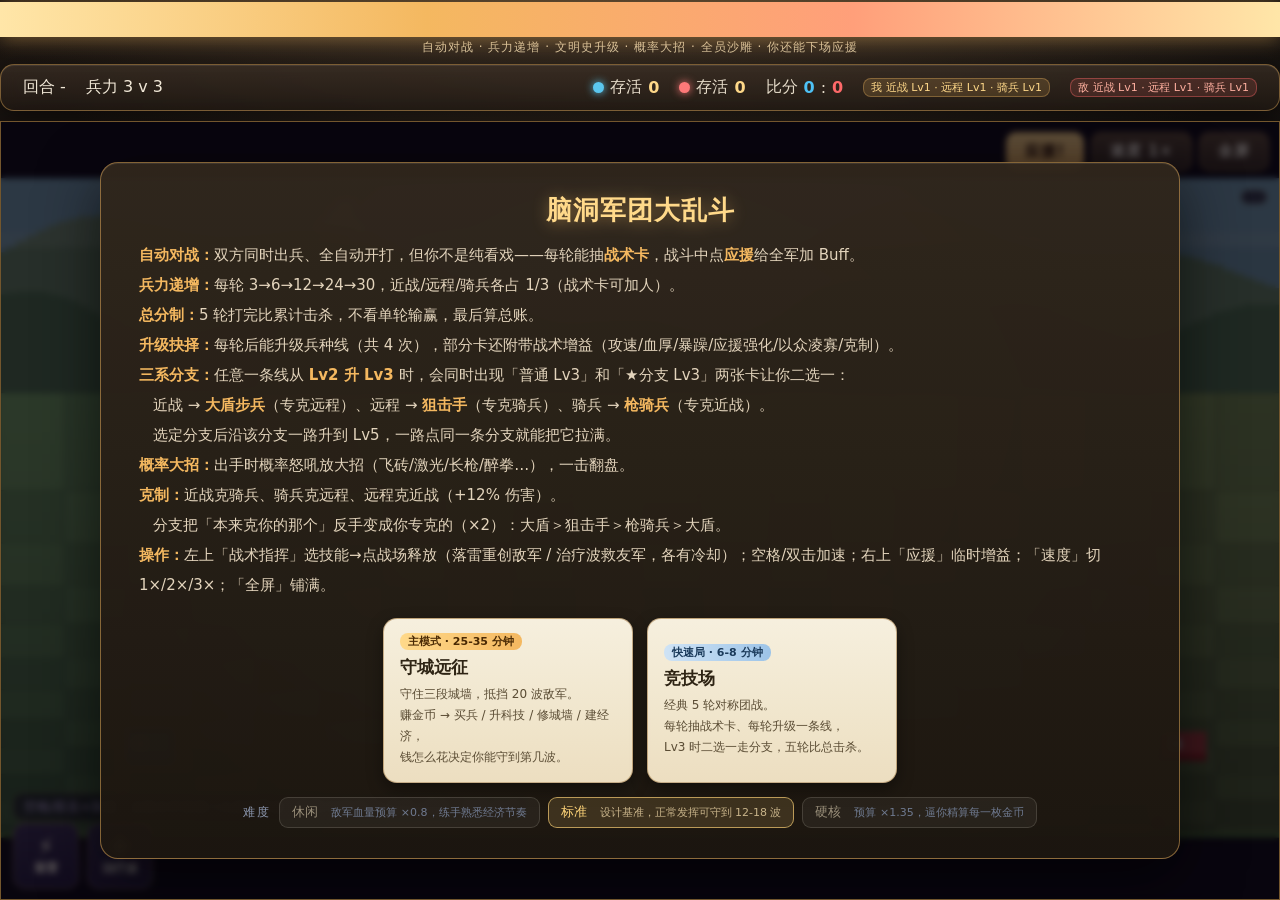
==== commit 82fae0a8: "W1 音频地基完成验收 (24/24 PASS) src/audio.js (W1 D1-D4):   D1 三总线 master/bgm/sfx，独立可调   D2 音量持久化 + 首次交互 res" ====
--- a/脑洞军团大乱斗.html
+++ b/脑洞军团大乱斗.html
@@ -4089,55 +4089,178 @@
 
 /* ====== audio.js ====== */
 /* =============================================================================
- * audio.js — 音效
- * WebAudio 合成（无外部音频文件），tone/sfx/initAudio。
+ * audio.js — WebAudio 合成（无外部音频文件）
+ *
+ * W1 音频地基（v4 附录C · W1 D1-D4）：
+ *   D1  AudioContext + masterGain / bgmGain / sfxGain 三总线
+ *   D2  音量持久化（localStorage） + 首次交互 resume（Chrome/Safari 合规）
+ *   D3  toneP / noiseP 合成基元（白噪声 buffer 一次性生成复用）
+ *   D4  变体（±80 cents 防疲劳） + 节流（13 项覆盖全部 sfx） + 并发上限（12 voices）
+ *
+ * 向后兼容：旧 tone(freq0, freq1, dur, type, vol) 签名仍可用，
+ *         现有 13 个 sfx case 无需改动 —— 已统一改接到 sfx 总线。
  * ============================================================================= */
 
-/* ================= 音效 ================= */
 let AU = null;
+const bus = { master: null, bgm: null, sfx: null };
+const MAX_VOICES = 12;                // 并发上限：超过则丢弃新音
+/* sfxCount 挂在 globalThis 而不是 var —— 纯 global property 时即使在 V8 vm 沙箱里
+   跨多次 vm.runInContext 也能正确同步（var/let 在 vm 沙箱里 lexical binding 到
+   global property 的同步不可靠，生产代码里无差异，但测试台因此能跨脚本边界读/写）。
+   浏览器：sfxCount 是 window.sfxCount，与原 `var sfxCount = 0` 行为等价（var 顶层也会
+   自动挂一个 window.sfxCount，且会作为 global lookup 命中）。 */
+globalThis.sfxCount = 0;              // 当前活跃 sfx 节点数
+
+/* ----- 音量持久化（D2）----- */
+const VOL_KEY = "meme.volumes.v1";
+const _volumes = { master: 0.8, bgm: 0.6, sfx: 1.0 };   // 默认值
+function loadVolumes() {
+  try {
+    const s = localStorage.getItem(VOL_KEY);
+    if (s) Object.assign(_volumes, JSON.parse(s));
+  } catch (e) { /* localStorage 不可用就保持默认 */ }
+}
+function saveVolumes() {
+  try { localStorage.setItem(VOL_KEY, JSON.stringify(_volumes)); } catch (e) {}
+}
+function setVolume(key, v) {
+  if (!(key in _volumes)) return;
+  _volumes[key] = Math.max(0, Math.min(1, +v || 0));
+  saveVolumes();
+  if (bus[key]) bus[key].gain.value = _volumes[key];
+}
+function getVolumes() { return { ..._volumes }; }
+
+/* ----- 初始化（D1+D2）----- */
 function initAudio() {
   try { AU = new (window.AudioContext || window.webkitAudioContext)(); } catch (e) { AU = null; }
-  if (AU && AU.state === "suspended") AU.resume();
-}
-function tone(freq0, freq1, dur, type, vol) {
-  if (!AU) return;
+  if (!AU) return;                      // 没有音频硬件：静默降级，不报错
+  loadVolumes();
+  bus.master = AU.createGain();
+  bus.bgm    = AU.createGain();
+  bus.sfx    = AU.createGain();
+  bus.master.gain.value = _volumes.master;
+  bus.bgm.gain.value    = _volumes.bgm;
+  bus.sfx.gain.value    = _volumes.sfx;
+  bus.bgm.connect(bus.master);
+  bus.sfx.connect(bus.master);
+  bus.master.connect(AU.destination);
+  // 首次交互再 resume：Chrome / Safari 自动播放策略，合规红线
+  if (AU.state === "suspended") {
+    const resume = () => {
+      if (AU && AU.state === "suspended") AU.resume();
+      window.removeEventListener("pointerdown", resume);
+      window.removeEventListener("keydown", resume);
+    };
+    window.addEventListener("pointerdown", resume, { once: true });
+    window.addEventListener("keydown", resume, { once: true });
+  }
+}
+
+/* ----- 输出端辅助 ----- */
+function _sfxOut() { return bus.sfx || (AU ? AU.destination : null); }
+function _bgmOut() { return bus.bgm || (AU ? AU.destination : null); }
+function pitchCents(cents) { return Math.pow(2, cents / 1200); }
+
+/* ----- 合成基元（D3）----- */
+/* toneP：参数化振荡器，约定接 sfx 总线；detune=true 启用 ±80 cents 变体（D4）。
+   并发上限 + 节点结束时自动归还 voice 配额（onended 是 AudioNode 标准事件）。 */
+function toneP({ freq0 = 440, freq1, dur = 0.1, type = "square", vol = 0.15, detune = true, out } = {}) {
+  if (!AU || AU.state !== "running") return;
+  if ((globalThis.sfxCount | 0) >= MAX_VOICES) return;
+  globalThis.sfxCount = (globalThis.sfxCount | 0) + 1;
   try {
     const o = AU.createOscillator(), g = AU.createGain();
-    o.type = type || "square";
-    o.connect(g); g.connect(AU.destination);
+    o.type = type;
+    o.connect(g); g.connect(out || _sfxOut());
     const t = AU.currentTime;
+    const cents = detune ? (Math.random() * 160 - 80) : 0;
+    if (cents) o.detune.value = cents;
     o.frequency.setValueAtTime(freq0, t);
-    if (freq1) o.frequency.exponentialRampToValueAtTime(freq1, t + dur);
-    g.gain.setValueAtTime(vol || 0.15, t);
+    if (freq1 !== undefined) {
+      o.frequency.exponentialRampToValueAtTime(freq1 * pitchCents(cents), t + dur);
+    }
+    g.gain.setValueAtTime(vol, t);
     g.gain.exponentialRampToValueAtTime(0.001, t + dur);
     o.start(t); o.stop(t + dur + 0.02);
-  } catch (e) {}
-}
-const SFX_THROTTLE = { hit: 0.045, shoot: 0.05, thud: 0.05 };
+    o.onended = () => { globalThis.sfxCount = (globalThis.sfxCount | 0) - 1; };
+  } catch (e) { globalThis.sfxCount = (globalThis.sfxCount | 0) - 1; }
+}
+
+/* noiseP：白噪声。buffer 一次性生成（0.5s），后续所有 noise 调用复用同一份
+   —— 这是 WebAudio 合成白噪声的标准做法，避免每次 allocate。 */
+let _noiseBuffer = null;
+function _getNoiseBuffer() {
+  if (_noiseBuffer || !AU) return _noiseBuffer;
+  _noiseBuffer = AU.createBuffer(1, AU.sampleRate * 0.5, AU.sampleRate);
+  const data = _noiseBuffer.getChannelData(0);
+  for (let i = 0; i < data.length; i++) data[i] = Math.random() * 2 - 1;
+  return _noiseBuffer;
+}
+function noiseP({ dur = 0.15, vol = 0.1, lowpass = 0 } = {}) {
+  if (!AU || AU.state !== "running") return;
+  if (globalThis.sfxCount >= MAX_VOICES) return;
+  const buf = _getNoiseBuffer(); if (!buf) return;
+  globalThis.sfxCount = globalThis.sfxCount + 1;
+  try {
+    const src = AU.createBufferSource();
+    src.buffer = buf;
+    const g = AU.createGain();
+    g.gain.setValueAtTime(vol, AU.currentTime);
+    g.gain.exponentialRampToValueAtTime(0.001, AU.currentTime + dur);
+    if (lowpass > 0) {
+      const f = AU.createBiquadFilter();
+      f.type = "lowpass"; f.frequency.value = lowpass;
+      src.connect(f); f.connect(g); g.connect(_sfxOut());
+    } else {
+      src.connect(g); g.connect(_sfxOut());
+    }
+    src.start(); src.stop(AU.currentTime + dur + 0.02);
+    src.onended = () => { globalThis.sfxCount = globalThis.sfxCount - 1; };
+  } catch (e) { globalThis.sfxCount = globalThis.sfxCount - 1; }
+}
+
+/* ----- 兼容旧 tone() 签名：所有 13 个 sfx 仍可调用，自动接 sfx 总线 ----- */
+function tone(freq0, freq1, dur, type, vol) {
+  if (!AU || AU.state !== "running") return;
+  toneP({ freq0, freq1, dur, type, vol });
+}
+
+/* ----- 节流表（D4）：覆盖全部 13 个 sfx，避免高频播放爆音/疲劳 ----- */
+const SFX_THROTTLE = {
+  hit: 0.045, shoot: 0.05, thud: 0.05,
+  skill: 0.3, boom: 0.2, bounce: 0.1, deny: 0.15,
+  boing: 0.2, round: 0.5, win: 1.0, lose: 1.0,
+  cheer: 0.3, laugh: 1.0,
+};
 let sfxLast = {};
 function sfx(kind) {
   if (!AU || AU.state !== "running") return;
-  if (SFX_THROTTLE[kind]) { const now = AU.currentTime; if ((sfxLast[kind] || 0) > now - SFX_THROTTLE[kind]) return; sfxLast[kind] = now; }
+  const thr = SFX_THROTTLE[kind];
+  if (thr) {
+    const now = AU.currentTime;
+    if ((sfxLast[kind] || 0) > now - thr) return;
+    sfxLast[kind] = now;
+  }
   switch (kind) {
-    case "hit": tone(260, 90, 0.09, "square", 0.12); break;
-    case "shoot": tone(880, 300, 0.08, "triangle", 0.1); break;
-    case "skill": tone(200, 900, 0.25, "sawtooth", 0.14); tone(600, 1200, 0.2, "square", 0.08); break;
-    case "boom": tone(120, 40, 0.4, "sawtooth", 0.22); break;
+    case "hit":    tone(260, 90, 0.09, "square", 0.12); break;
+    case "shoot":  tone(880, 300, 0.08, "triangle", 0.1); break;
+    case "skill":  tone(200, 900, 0.25, "sawtooth", 0.14); tone(600, 1200, 0.2, "square", 0.08); break;
+    case "boom":   tone(120, 40, 0.4, "sawtooth", 0.22); break;
     case "bounce": tone(300, 150, 0.1, "sine", 0.1); break;
-    case "deny": tone(170, 80, 0.12, "square", 0.1); break;   // 商店买不起的短促低音
-    case "boing": tone(180, 540, 0.16, "sine", 0.12); tone(540, 220, 0.12, "sine", 0.08); break;
-    case "thud": tone(90, 40, 0.15, "square", 0.18); break;
-    case "round": tone(440, 660, 0.12, "square", 0.1); setTimeout(() => tone(660, 880, 0.12, "square", 0.1), 120); break;
-    case "win": [523, 659, 784, 1047].forEach((f, i) => setTimeout(() => tone(f, f, 0.18, "triangle", 0.14), i * 140)); break;
-    case "lose": [400, 330, 262, 196].forEach((f, i) => setTimeout(() => tone(f, f * 0.9, 0.22, "sawtooth", 0.1), i * 180)); break;
-    case "cheer": tone(330, 660, 0.18, "square", 0.14); setTimeout(() => tone(660, 990, 0.2, "triangle", 0.12), 90); break;
-    case "laugh": // 罐头笑声 ba-dum-tss
+    case "deny":   tone(170, 80, 0.12, "square", 0.1); break;   // 商店买不起的短促低音
+    case "boing":  tone(180, 540, 0.16, "sine", 0.12); tone(540, 220, 0.12, "sine", 0.08); break;
+    case "thud":   tone(90, 40, 0.15, "square", 0.18); break;
+    case "round":  tone(440, 660, 0.12, "square", 0.1); setTimeout(() => tone(660, 880, 0.12, "square", 0.1), 120); break;
+    case "win":    [523, 659, 784, 1047].forEach((f, i) => setTimeout(() => tone(f, f, 0.18, "triangle", 0.14), i * 140)); break;
+    case "lose":   [400, 330, 262, 196].forEach((f, i) => setTimeout(() => tone(f, f * 0.9, 0.22, "sawtooth", 0.1), i * 180)); break;
+    case "cheer":  tone(330, 660, 0.18, "square", 0.14); setTimeout(() => tone(660, 990, 0.2, "triangle", 0.12), 90); break;
+    case "laugh":  // 罐头笑声 ba-dum-tss
       [392, 392, 440, 523].forEach((f, i) => setTimeout(() => tone(f, f, 0.1, "triangle", 0.1), i * 110));
       setTimeout(() => { tone(180, 60, 0.25, "sawtooth", 0.16); tone(523, 523, 0.18, "square", 0.1); }, 520);
       break;
   }
 }
-
 
 
 /* ====== loop.js ====== */
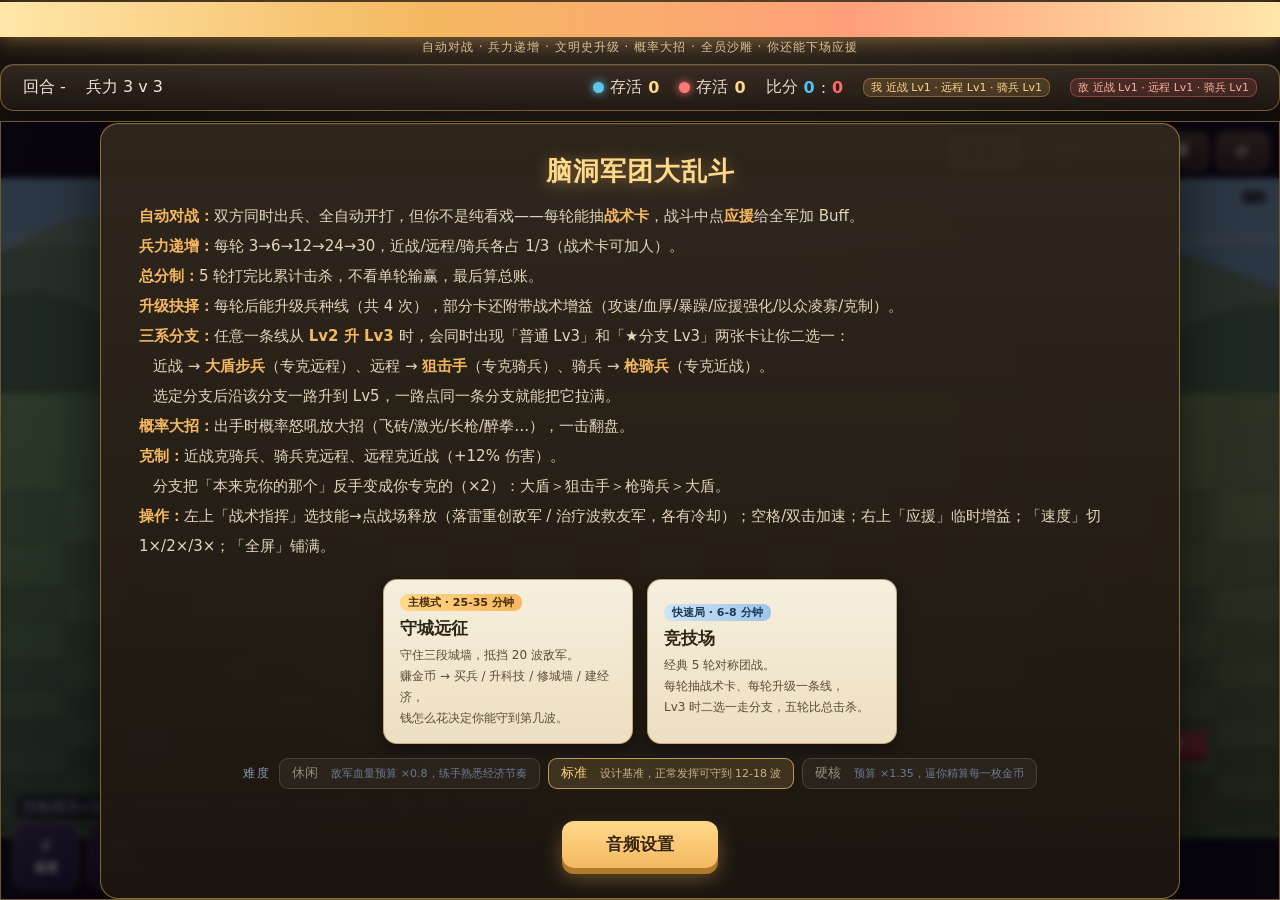
==== commit 6343fb86: "W3: BGM 引擎 + 加载态 + 设置面板 + resume 时序修复 - src/audio.js: BGM 引擎(playBgm/crossfade 1.2s/文件 seam/FLAGS.bg" ====
--- a/脑洞军团大乱斗.html
+++ b/脑洞军团大乱斗.html
@@ -494,6 +494,52 @@
   .mode-btn .m-tag { display:inline-block; font-size:11px; padding:1px 8px; border-radius:8px; margin-bottom:6px;
     background:linear-gradient(90deg,#ffd98a,#f4b860); color:#4a2a04; font-weight:900; }
   .mode-btn.alt .m-tag { background:linear-gradient(90deg,#cfe3f5,#9dc4e8); color:#1a3a5a; }
+
+
+/* ====== style/audio-ui.css ====== */
+/* =============================================================================
+ * audio-ui.css — W3 加载态 + 设置面板 + 齿轮按钮（商业化门面）
+ * -----------------------------------------------------------------------------
+ * 仅覆盖新增 UI，不触碰任何布局。删除整文件即可回滚到无加载态/无设置面板的版本。
+ * ===========================================================================*/
+
+/* ===== 加载态（首屏不白屏）===== */
+#loading {
+  flex-direction: column;
+  transition: opacity .45s ease;
+  font-family: inherit;
+}
+#loading.done { opacity: 0; pointer-events: none; }
+.ld-inner { text-align: center; }
+.ld-logo {
+  font-size: 30px; font-weight: 800; letter-spacing: 2px;
+  background: linear-gradient(90deg, #ffe6a8, #f4b860, #ff9f7a);
+  -webkit-background-clip: text; background-clip: text; color: transparent;
+  filter: drop-shadow(0 2px 10px rgba(244, 184, 96, .4));
+}
+.ld-sub { color: #d8c39e; font-size: 12px; margin-top: 6px; }
+.ld-bar {
+  width: 220px; height: 8px; margin: 16px auto 8px;
+  background: rgba(255, 255, 255, .12); border-radius: 6px; overflow: hidden;
+}
+.ld-fill {
+  width: 0%; height: 100%;
+  background: linear-gradient(90deg, #f4b860, #ff9f7a);
+  transition: width .25s ease;
+}
+.ld-pct { color: #b9a7d6; font-size: 11px; }
+
+/* ===== 设置面板 ===== */
+#settings .set-row {
+  display: flex; align-items: center; gap: 12px;
+  margin: 14px 0; color: #e8dcc6; font-size: 14px;
+}
+#settings .set-row label { width: 84px; text-align: right; color: #ffd98a; flex: none; }
+#settings input[type=range] { flex: 1; accent-color: #f4b860; cursor: pointer; }
+#settings .set-row span { width: 48px; color: #b9a7d6; font-size: 12px; flex: none; }
+#settings .btn { margin-top: 8px; }
+#bgm-toggle.off { opacity: .6; }
+#btn-settings { font-size: 16px; line-height: 1; }
 
 
 /* ====== style/responsive.css ====== */
@@ -540,6 +586,14 @@
 </head>
 <body>
 <div id="app">
+  <div id="loading" style="position:fixed;inset:0;z-index:60;display:flex;align-items:center;justify-content:center;background:#14110f;">
+    <div class="ld-inner">
+      <div class="ld-logo">脑洞军团大乱斗</div>
+      <div class="ld-sub">沙雕自动对战 · 加载中…</div>
+      <div class="ld-bar"><div class="ld-fill" id="ld-fill"></div></div>
+      <div class="ld-pct" id="ld-pct">0%</div>
+    </div>
+  </div>
   <h1>脑洞军团大乱斗</h1>
   <div class="sub">自动对战 · 兵力递增 · 文明史升级 · 概率大招 · 全员沙雕 · 你还能下场应援</div>
   <div id="hud">
@@ -566,6 +620,7 @@
       <button class="ctl-btn cheer" id="btn-cheer" title="全军应援（冷却12秒）"><span class="lbl">应援!</span></button>
       <button class="ctl-btn" id="btn-speed" title="切换战斗速度">速度 1×</button>
       <button class="ctl-btn" id="btn-full" title="全屏观看">全屏</button>
+      <button class="ctl-btn" id="btn-settings" title="设置（音量 / 音乐）">⚙</button>
     </div>
     <div class="wall-hud" id="wall-hud" style="display:none;">
       <div class="wseg"><span>上</span><span class="wbar"><span class="wfill" id="wf0" style="width:100%"></span></span></div>
@@ -634,6 +689,9 @@
           <button class="diff-btn on" data-diff="1">标准　<span>设计基准，正常发挥可守到 12-18 波</span></button>
           <button class="diff-btn" data-diff="1.35">硬核　<span>预算 ×1.35，逼你精算每一枚金币</span></button>
         </div>
+        <div style="margin-top:14px;text-align:center;">
+          <button class="btn" id="btn-open-settings">音频设置</button>
+        </div>
       </div>
     </div>
 
@@ -653,6 +711,17 @@
         <h2 id="end-title">结果</h2>
         <div class="desc" id="end-desc" style="text-align:center;"></div>
         <button class="btn" id="btn-again">再来一局</button>
+      </div>
+    </div>
+
+    <div class="overlay" id="settings">
+      <div class="panel">
+        <h2>设置 · 音频</h2>
+        <div class="set-row"><label>主音量</label><input type="range" min="0" max="100" id="vol-master"><span id="vol-master-v">80%</span></div>
+        <div class="set-row"><label>音乐</label><input type="range" min="0" max="100" id="vol-bgm"><span id="vol-bgm-v">60%</span></div>
+        <div class="set-row"><label>音效</label><input type="range" min="0" max="100" id="vol-sfx"><span id="vol-sfx-v">100%</span></div>
+        <div class="set-row"><label>背景音乐</label><button class="btn" id="bgm-toggle">开启</button></div>
+        <button class="btn" id="btn-settings-close">关闭</button>
       </div>
     </div>
   </div>
@@ -808,6 +877,7 @@
   heroUlt:  true,   // v5 §5.4 英雄大招（关掉 = 英雄只有光环，无士气无大招）
   dualAxis: false,  // v5 §2.3 双轴克制（未实现，预留）
   status:   false,  // v4 §7-M2 状态系统（未实现，预留）
+  bgm:      true,   // W3 BGM 总开关（关掉 = 仅音效，游戏照常可玩；见 §B2.4 降级）
 };
 
 /* =========================================================================
@@ -1737,7 +1807,7 @@
     addEffect("spark", target.x, target.y - 8, { color: "#fff" });
     if (u.type === "cavalry") u.x += u.facing * 14;
   }
-  sfx(u.type === "ranged" ? "shoot" : "hit");
+  if (u.type === "ranged") sfx("shoot"); else sfxMat(target);   // 远程保留 shoot 释放音；近战命中按目标护甲走 flesh/armor/wood 三材质
   spawnParticles(target.x, target.y - 8, { count: 3, color: "#fff", speed: 90, life: 0.35, size: 3 });
   // 大招触发率加成只归我方（atkSpdMul 同理，见 update 里的攻击间隔结算）
   const scMul = u.side === "player" ? G.mods.skillChanceMul : 1;
@@ -1896,9 +1966,10 @@
   const cy = (WALL.segY[seg][0] + WALL.segY[seg][1]) / 2;
   addEffect("spark", WAVE.wallX, cy, { color: "#c9b037" });
   if (Math.random() < 0.35) spawnParticles(WAVE.wallX, cy, { count: 3, color: "#d9c9a3", speed: 90, life: 0.4, grav: 300, size: 3 });
+  sfx("wall_hit");                       // W2：墙受击的沉闷反馈（P3 城墙第二血条的听觉支撑）
   if (G.wall.segs[seg] <= 0) {
     banner("城墙被攻破！");
-    shake(0.6); sfx("boom");
+    shake(0.6); sfx("wall_break");       // W2：崩塌用更长的下坠音，与 wall_hit 明显区分
     addEffect("boom", WAVE.wallX, cy, { r: 70, color: "#ffd479", glow: "#ff9f3a" });
     spawnParticles(WAVE.wallX, cy, { count: 26, color: "#e8dcc0", speed: 220, life: 1.0, grav: 420, size: 5 });
   }
@@ -2122,6 +2193,7 @@
   const isBoss = G.wave % WAVE.bossEvery === 0;
   banner(isBoss ? "第 " + G.wave + " 波 · BOSS 来袭！" : "第 " + G.wave + " 波 · " + G.spawnQueue.length + " 敌军");
   sfx("round");
+  playBgm(isBoss ? "boss" : "siege_battle");   // W3：Boss 波切压迫曲，普通波保持战斗曲（幂等切换）
   updateHud();
 }
 function endWave(win, timeout) {
@@ -2129,6 +2201,7 @@
   G.phase2 = "breather";
   const reward = ECON.waveRewardBase + ECON.waveRewardPerWave * G.wave;
   addGold(reward);
+  sfx("wave_reward");                       // W2：波次奖励的仪式感
   const int = nextInterest();
   if (int > 0) addGold(int);
   let perfect = false;
@@ -4146,15 +4219,32 @@
   bus.sfx.connect(bus.master);
   bus.master.connect(AU.destination);
   // 首次交互再 resume：Chrome / Safari 自动播放策略，合规红线
+  // 注意：必须走 resumeAudio()（resume + 重新触发 pending BGM），不能只调 AU.resume()——
+  // 否则首次手势只把 AU 唤醒，却不会把「suspended 时积压的 menu BGM」真正播出来。
   if (AU.state === "suspended") {
-    const resume = () => {
-      if (AU && AU.state === "suspended") AU.resume();
-      window.removeEventListener("pointerdown", resume);
-      window.removeEventListener("keydown", resume);
+    const onFirst = () => {
+      resumeAudio();
+      window.removeEventListener("pointerdown", onFirst);
+      window.removeEventListener("keydown", onFirst);
     };
-    window.addEventListener("pointerdown", resume, { once: true });
-    window.addEventListener("keydown", resume, { once: true });
-  }
+    window.addEventListener("pointerdown", onFirst, { once: true });
+    window.addEventListener("keydown", onFirst, { once: true });
+  }
+}
+
+/* 显式恢复：在已知用户手势内调用（模式按钮 / 页签 / 首帧），比只等下一次点击更快出声。
+   autoplay 合规红线：resume 必须在真实手势内发生，否则某些平台全程静音且无声报错。
+   关键：AU.resume() 在真实浏览器里是**异步**的（返回 Promise），所以必须把 _resumeBgm 挂到
+   resume 的 .then 上——若同步调，AU.state 此刻仍是 suspended，playBgm 会再次把曲子塞回 pending 而永不启动。 */
+function resumeAudio() {
+  if (!AU) return;
+  if (AU.state !== "running") {
+    try {
+      const p = AU.resume();
+      if (p && typeof p.then === "function") p.then(() => _resumeBgm()).catch(() => {});
+      else _resumeBgm();
+    } catch (e) {}
+  } else _resumeBgm();
 }
 
 /* ----- 输出端辅助 ----- */
@@ -4220,18 +4310,99 @@
   } catch (e) { globalThis.sfxCount = globalThis.sfxCount - 1; }
 }
 
+/* ----- W2 合成辅助（30 音效基础设施）----- */
+/* 噪声扫频：挥砍/爆炸/墙体/破盾的"质感"全靠它。
+   走 WebAudio 时钟排程，不用 setTimeout —— 否则 vm 测试台桩掉回调后序列音完全不响。 */
+function noiseBurst({ dur = 0.2, f0 = 800, f1 = 100, vol = 0.15, q = 1, type = "bandpass", out } = {}) {
+  if (!AU || AU.state !== "running") return;
+  if (globalThis.sfxCount >= MAX_VOICES) return;
+  const buf = _getNoiseBuffer(); if (!buf) return;
+  globalThis.sfxCount = globalThis.sfxCount + 1;
+  try {
+    const src = AU.createBufferSource();
+    src.buffer = buf;
+    const f = AU.createBiquadFilter();
+    f.type = type; f.frequency.value = f0; f.Q.value = q;
+    const t = AU.currentTime;
+    f.frequency.setValueAtTime(f0, t);
+    if (f1 !== f0) f.frequency.exponentialRampToValueAtTime(Math.max(20, f1), t + dur);
+    const g = AU.createGain();
+    g.gain.setValueAtTime(vol, t);
+    g.gain.exponentialRampToValueAtTime(0.001, t + dur);
+    src.connect(f); f.connect(g); g.connect(out || _sfxOut());
+    src.start(t); src.stop(t + dur + 0.02);
+    src.onended = () => { globalThis.sfxCount = globalThis.sfxCount - 1; };
+  } catch (e) { globalThis.sfxCount = globalThis.sfxCount - 1; }
+}
+
+/* 序列音（上行/下行三音，结算/金币/就绪提示）。错峰排到 WebAudio 时钟。 */
+function seq(kind, freqs, gap, dur, vol, out) {
+  if (!AU || AU.state !== "running") return;
+  const t0 = AU.currentTime;
+  freqs.forEach((f, i) => {
+    if (globalThis.sfxCount >= MAX_VOICES) return;
+    globalThis.sfxCount = globalThis.sfxCount + 1;
+    try {
+      const o = AU.createOscillator(), g = AU.createGain();
+      o.type = kind; o.frequency.value = f;
+      const t = t0 + i * gap;
+      o.connect(g); g.connect(out || _sfxOut());
+      g.gain.setValueAtTime(0.0001, t);
+      g.gain.exponentialRampToValueAtTime(vol, t + 0.01);
+      g.gain.exponentialRampToValueAtTime(0.001, t + dur);
+      o.start(t); o.stop(t + dur + 0.02);
+      o.onended = () => { globalThis.sfxCount = globalThis.sfxCount - 1; };
+    } catch (e) { globalThis.sfxCount = globalThis.sfxCount - 1; }
+  });
+}
+
+/* 三材质命中：按目标 armor 选音色（附录B B3.3 重点辨识项）。
+   units 不携带 armorType 字段，从 type/spec 推导：
+     melee→flesh(无甲)  ranged→wood(木/弓)  cavalry→armor(金属)
+     spec 覆盖：sapper→wood  medic→flesh  mage→armor */
+const ARMOR_BY_TYPE = { melee: "flesh", ranged: "wood", cavalry: "armor" };
+const ARMOR_BY_SPEC = { sapper: "wood", medic: "flesh", mage: "armor" };
+const HIT_SOUND = { flesh: "hit_flesh", armor: "hit_armor", wood: "hit_wood" };
+function sfxMat(target) {
+  const a = (target && target.spec && ARMOR_BY_SPEC[target.spec]) ||
+            (target && ARMOR_BY_TYPE[target.type]) || "flesh";
+  sfx(HIT_SOUND[a]);
+}
+
+/* ---- W2 音效配方（每个都有 rationale，见附录B §B3）---- */
+function ui_deny()    { toneP({ freq0: 170, freq1: 80,  dur: 0.12, type: "square",   vol: 0.10, detune: false }); }
+function hitFlesh()   { toneP({ freq0: 260, freq1: 90,  dur: 0.08, type: "square",   vol: 0.12 }); noiseBurst({ dur: 0.05, f0: 600,  f1: 200,  vol: 0.05, q: 1, type: "bandpass" }); }
+function hitArmor()   { toneP({ freq0: 900, freq1: 300, dur: .07,  type: "square",   vol: 0.12 }); noiseBurst({ dur: 0.04, f0: 3000, f1: 1200, vol: 0.07, q: 3, type: "bandpass" }); }
+function hitWood()    { toneP({ freq0: 180, freq1: 70,  dur: 0.09, type: "square",   vol: 0.12, detune: false }); }
+function knock_land() { toneP({ freq0: 140, freq1: 45,  dur: 0.14, type: "square",   vol: 0.12 }); }
+function deathSound() { const i = Math.floor(Math.random() * 3); const f0 = [400, 350, 450][i]; toneP({ freq0: f0, freq1: f0 / 5, dur: 0.22, type: "sawtooth", vol: 0.12, detune: false }); }
+function explosion()  { noiseBurst({ dur: 0.45, f0: 300, f1: 40,  vol: 0.22, q: 0.6, type: "lowpass" }); toneP({ freq0: 100, freq1: 35, dur: 0.40, type: "square", vol: 0.16, detune: false }); }
+function skill_cast() { toneP({ freq0: 200, freq1: 900, dur: 0.25, type: "sawtooth", vol: 0.15 }); toneP({ freq0: 600, freq1: 1200, dur: 0.20, type: "square", vol: 0.10, detune: false }); }
+
 /* ----- 兼容旧 tone() 签名：所有 13 个 sfx 仍可调用，自动接 sfx 总线 ----- */
 function tone(freq0, freq1, dur, type, vol) {
   if (!AU || AU.state !== "running") return;
   toneP({ freq0, freq1, dur, type, vol });
 }
 
-/* ----- 节流表（D4）：覆盖全部 13 个 sfx，避免高频播放爆音/疲劳 ----- */
+/* ----- 节流表（D4 + W2）：按音效类型分组，避免高频播放爆音/疲劳 ----- */
 const SFX_THROTTLE = {
+  /* 遗留 13（保持兼容，节流沿用原值） */
   hit: 0.045, shoot: 0.05, thud: 0.05,
   skill: 0.3, boom: 0.2, bounce: 0.1, deny: 0.15,
   boing: 0.2, round: 0.5, win: 1.0, lose: 1.0,
   cheer: 0.3, laugh: 1.0,
+  /* W2 · 战斗（命中类 30v30 时每秒 30+ 次，必须狠节流） */
+  hit_flesh: 0.045, hit_armor: 0.045, hit_wood: 0.045,
+  arrow_hit: 0.05, atk_swing: 0.05, bow_release: 0.05,
+  death: 0.06, knock_land: 0.05,
+  explosion: 0.10, gunshot: 0.06, charge_impact: 0.08, hoof: 0.10,
+  shield_break: 0.08, skill_cast: 0.15,
+  /* W2 · 经济（金币密集触发） */
+  coin_gain: 0.04, coin_combo: 0.04,
+  wall_hit: 0.05, wall_break: 0.10, upgrade_done: 0.20, wave_reward: 0.30,
+  /* W2 · UI：玩家主动触发，不节流（卡住会以为没点上） */
+  /* ui_* 不在此表内 = 每次都响 */
 };
 let sfxLast = {};
 function sfx(kind) {
@@ -4243,23 +4414,215 @@
     sfxLast[kind] = now;
   }
   switch (kind) {
+    /* ---- 遗留 13（保持兼容性，调用点未变；部分别名升级到 W2 配方）---- */
     case "hit":    tone(260, 90, 0.09, "square", 0.12); break;
     case "shoot":  tone(880, 300, 0.08, "triangle", 0.1); break;
     case "skill":  tone(200, 900, 0.25, "sawtooth", 0.14); tone(600, 1200, 0.2, "square", 0.08); break;
-    case "boom":   tone(120, 40, 0.4, "sawtooth", 0.22); break;
+    case "boom":   explosion(); break;            // 别名 → W2 explosion 配方
     case "bounce": tone(300, 150, 0.1, "sine", 0.1); break;
-    case "deny":   tone(170, 80, 0.12, "square", 0.1); break;   // 商店买不起的短促低音
+    case "deny":   ui_deny(); break;              // 别名 → W2 ui_deny
     case "boing":  tone(180, 540, 0.16, "sine", 0.12); tone(540, 220, 0.12, "sine", 0.08); break;
-    case "thud":   tone(90, 40, 0.15, "square", 0.18); break;
+    case "thud":   knock_land(); break;           // 别名 → W2 knock_land
     case "round":  tone(440, 660, 0.12, "square", 0.1); setTimeout(() => tone(660, 880, 0.12, "square", 0.1), 120); break;
-    case "win":    [523, 659, 784, 1047].forEach((f, i) => setTimeout(() => tone(f, f, 0.18, "triangle", 0.14), i * 140)); break;
-    case "lose":   [400, 330, 262, 196].forEach((f, i) => setTimeout(() => tone(f, f * 0.9, 0.22, "sawtooth", 0.1), i * 180)); break;
+    case "win":    seq("triangle", [523, 659, 784, 1047], 0.14, 0.18, 0.14); break;
+    case "lose":   seq("sawtooth", [400, 330, 262, 196], 0.18, 0.22, 0.1); break;
     case "cheer":  tone(330, 660, 0.18, "square", 0.14); setTimeout(() => tone(660, 990, 0.2, "triangle", 0.12), 90); break;
     case "laugh":  // 罐头笑声 ba-dum-tss
-      [392, 392, 440, 523].forEach((f, i) => setTimeout(() => tone(f, f, 0.1, "triangle", 0.1), i * 110));
+      seq("triangle", [392, 392, 440, 523], 0.11, 0.1, 0.1);
       setTimeout(() => { tone(180, 60, 0.25, "sawtooth", 0.16); tone(523, 523, 0.18, "square", 0.1); }, 520);
       break;
-  }
+
+    /* ---- W2 · UI 10 ---- */
+    case "ui_hover":      toneP({ freq0: 1400, dur: 0.03, type: "sine", vol: 0.04, detune: false }); break;
+    case "ui_click":      toneP({ freq0: 700, freq1: 450, dur: 0.05, type: "square", vol: 0.08, detune: false }); break;
+    case "ui_buy_ok":     seq("triangle", [523, 784], 0.06, 0.1, 0.1); break;
+    case "ui_deny":       ui_deny(); break;
+    case "ui_tab":        toneP({ freq0: 900, freq1: 700, dur: 0.04, type: "square", vol: 0.06, detune: false }); break;
+    case "ui_panel_open": noiseBurst({ dur: 0.12, f0: 400, f1: 1600, vol: 0.05, q: 1, type: "bandpass" }); break;
+    case "ui_panel_close":noiseBurst({ dur: 0.10, f0: 1600, f1: 400, vol: 0.05, q: 1, type: "bandpass" }); break;
+    case "ui_toggle":     toneP({ freq0: 500, freq1: 800, dur: 0.05, type: "square", vol: 0.07, detune: false }); break;
+    case "ui_cd_ready":   seq("triangle", [784, 988, 1319], 0.06, 0.08, 0.09); break;
+    case "ui_error":      toneP({ freq0: 200, freq1: 150, dur: 0.10, type: "square", vol: 0.08, detune: false }); break;
+
+    /* ---- W2 · 战斗 14（三材质命中是重点辨识项）---- */
+    case "atk_swing":     noiseBurst({ dur: 0.10, f0: 2000, f1: 600, vol: 0.06, q: 2, type: "bandpass" }); break;
+    case "hit_flesh":     hitFlesh(); break;
+    case "hit_armor":     hitArmor(); break;
+    case "hit_wood":      hitWood(); break;
+    case "bow_release":   noiseBurst({ dur: 0.06, f0: 1500, f1: 800, vol: 0.08, q: 1, type: "bandpass" }); toneP({ freq0: 300, dur: 0.05, type: "triangle", vol: 0.05, detune: false }); break;
+    case "arrow_hit":     toneP({ freq0: 700, freq1: 200, dur: 0.05, type: "square", vol: 0.10, detune: false }); break;
+    case "gunshot":       noiseBurst({ dur: 0.12, f0: 1200, f1: 200, vol: 0.14, q: 0.7, type: "lowpass" }); toneP({ freq0: 120, freq1: 60, dur: 0.10, type: "square", vol: 0.10, detune: false }); break;
+    case "explosion":     explosion(); break;
+    case "hoof":          toneP({ freq0: 90, freq1: 55, dur: 0.06, type: "square", vol: 0.10, detune: false }); setTimeout(() => toneP({ freq0: 90, freq1: 55, dur: 0.06, type: "square", vol: 0.10, detune: false }), 80); break;
+    case "charge_impact": noiseBurst({ dur: 0.15, f0: 800, f1: 100, vol: 0.14, q: 1, type: "lowpass" }); toneP({ freq0: 160, freq1: 50, dur: 0.12, type: "square", vol: 0.12, detune: false }); break;
+    case "knock_land":    knock_land(); break;
+    case "death":         deathSound(); break;
+    case "shield_break":  noiseBurst({ dur: 0.18, f0: 2400, f1: 600, vol: 0.12, q: 3, type: "bandpass" }); toneP({ freq0: 1800, freq1: 400, dur: 0.18, type: "square", vol: 0.10, detune: false }); break;
+    case "skill_cast":    skill_cast(); break;
+
+    /* ---- W2 · 经济 6（wall_hit/wall_break 是重点辨识项）---- */
+    case "coin_gain":     toneP({ freq0: 1046, freq1: 1568, dur: 0.10, type: "triangle", vol: 0.10, detune: false }); break;
+    case "coin_combo":    toneP({ freq0: 1175, freq1: 1760, dur: 0.10, type: "triangle", vol: 0.10, detune: false }); break;
+    case "wave_reward":   seq("triangle", [523, 659, 784], 0.08, 0.12, 0.1); break;
+    case "upgrade_done":  toneP({ freq0: 300, freq1: 900, dur: 0.30, type: "sawtooth", vol: 0.12, detune: false }); knock_land(); break;
+    case "wall_hit":      toneP({ freq0: 120, freq1: 60, dur: 0.12, type: "square", vol: 0.12, detune: false }); noiseBurst({ dur: 0.10, f0: 200, f1: 60, vol: 0.08, q: 0.7, type: "lowpass" }); break;
+    case "wall_break":    noiseBurst({ dur: 0.6, f0: 500, f1: 30, vol: 0.18, q: 0.6, type: "lowpass" }); toneP({ freq0: 90, freq1: 30, dur: 0.6, type: "square", vol: 0.12, detune: false }); break;
+  }
+}
+
+/* =============================================================================
+ * W3 · BGM 引擎（[PLACEHOLDER] 程序化占位曲）
+ * -----------------------------------------------------------------------------
+ * 真实 BGM 必须由 Soundraw / AIVA 付费订阅生成并导出 OGG（见附录 B §B4），
+ * 本环境无法生成合规音乐文件，故此处交付：
+ *   ① 可替换的 BGM 引擎（playBgm / crossfade / 动态分层接口 / FLAGS.bgm=false 降级）
+ *   ② 3 首程序化占位曲（menu / siege_battle / boss），标 [PLACEHOLDER]，
+ *      上线前把 BGM_FILES[key].file 填成真实路径即可无缝切换，引擎零改动。
+ *
+ * 设计要点（对齐附录 B §B2.3 / §B2.4）：
+ *   - playBgm(key, layer, fade) 签名预留 layer 参数（M0 整曲切换，M3 再上分层 stem）
+ *   - crossfade 1.2s，走各自 trackGain → bus.bgm（与 sfx/master 互不干扰）
+ *   - 外部文件优先：BGM_FILES[key].file 存在则 fetch+decodeAudioData 循环播放，
+ *     失败自动降级到合成占位；无 file 时直接走合成占位
+ *   - FLAGS.bgm === false（或设置面板关闭）→ playBgm 静默返回，游戏照常可玩
+ * =========================================================================== */
+
+const FADE = 1.2;                       // BGM 交叉淡入淡出时长（秒，对齐 §B1.2）
+const _bgm = { current: null, layer: "mid", disabled: false, pending: null, track: null };
+
+/* [PLACEHOLDER] 占位曲规格：midi 音高 + 拍点。仅用于跑通引擎与 G1 验收，非成品音乐。 */
+const BGM_SYNTH = {
+  menu: {                                // 军团集结 · C 大调 100BPM
+    bpm: 100, bpb: 4, bars: 4,
+    voices: [
+      { type: "triangle", vol: 0.11, notes: [[0,36,1],[1,43,1],[2,41,1],[3,40,1]] },
+      { type: "square",   vol: 0.06, notes: [[0,72,0.5],[0.5,76,0.5],[1,79,0.5],[1.5,76,0.5],
+                                              [2,74,0.5],[2.5,77,0.5],[3,81,0.5],[3.5,77,0.5]] },
+    ],
+  },
+  siege_battle: {                        // 铁壁交锋 · D 小调 124BPM
+    bpm: 124, bpb: 4, bars: 4,
+    voices: [
+      { type: "triangle", vol: 0.12, notes: [[0,38,0.5],[0.5,38,0.5],[1,45,0.5],[1.5,45,0.5],
+                                              [2,40,0.5],[2.5,40,0.5],[3,41,0.5],[3.5,41,0.5]] },
+      { type: "square",   vol: 0.07, notes: [[0,62,0.5],[0.5,65,0.5],[1,69,0.5],[1.5,65,0.5],
+                                              [2,67,0.5],[2.5,70,0.5],[3,74,0.5],[3.5,70,0.5]] },
+    ],
+  },
+  boss: {                                // 巨影压境 · E 小调 140BPM
+    bpm: 140, bpb: 4, bars: 4,
+    voices: [
+      { type: "sawtooth", vol: 0.12, notes: [[0,34,1],[1,34,1],[2,41,1],[3,40,1]] },
+      { type: "square",   vol: 0.07, notes: [[0,64,0.25],[0.25,67,0.25],[0.5,71,0.25],[0.75,67,0.25],
+                                              [1,64,0.25],[1.25,67,0.25],[1.5,71,0.25],[1.75,74,0.25],
+                                              [2,64,0.25],[2.25,67,0.25],[2.5,71,0.25],[2.75,74,0.25],
+                                              [3,76,0.25],[3.25,71,0.25],[3.5,67,0.25],[3.75,64,0.25]] },
+    ],
+  },
+};
+
+/* 曲目字典：上线时把 file 填成真实 OGG/MP3 路径即可（外部加载，不内嵌 base64）。 */
+const BGM_FILES = {
+  menu:         { synth: "menu",         title: "军团集结", file: null },  // [PLACEHOLDER]
+  siege_battle: { synth: "siege_battle", title: "铁壁交锋", file: null },  // [PLACEHOLDER]
+  boss:         { synth: "boss",         title: "巨影压境", file: null },  // [PLACEHOLDER]
+};
+
+function _midiToFreq(m) { return 440 * Math.pow(2, (m - 69) / 12); }
+
+function _schedBgmNote(type, freq, t, dur, vol, out) {
+  if (!AU) return;
+  const o = AU.createOscillator(), g = AU.createGain();
+  o.type = type; o.frequency.setValueAtTime(freq, t);
+  o.connect(g); g.connect(out);
+  g.gain.setValueAtTime(0.0001, t);
+  g.gain.exponentialRampToValueAtTime(vol, t + 0.012);
+  g.gain.exponentialRampToValueAtTime(0.0001, t + dur);
+  o.start(t); o.stop(t + dur + 0.03);
+}
+function _scheduleBgmLoop(key, out, startT) {
+  const d = BGM_SYNTH[key]; if (!d) return 0;
+  const beat = 60 / d.bpm, barLen = beat * d.bpb, loopLen = barLen * d.bars;
+  for (let bar = 0; bar < d.bars; bar++) {
+    const barT = startT + bar * barLen;
+    for (const v of d.voices)
+      for (const nd of v.notes)
+        _schedBgmNote(v.type, _midiToFreq(nd[1]), barT + nd[0] * beat, nd[2] * beat * 0.96, v.vol, out);
+  }
+  return loopLen;
+}
+
+/* FLAGS.bgm 走配置级默认；设置面板关音乐会写 _bgm.disabled 覆盖。 */
+function _bgmEnabled() {
+  if (_bgm.disabled) return false;
+  try { if (typeof FLAGS !== "undefined" && FLAGS.bgm === false) return false; } catch (e) {}
+  return true;
+}
+function _resumeBgm() { if (_bgm.pending) { const k = _bgm.pending; _bgm.pending = null; playBgm(k); } }
+
+/* 外部文件加载 seam：有 file 则 fetch+decode 循环播放，失败降级到合成占位。 */
+function _startBgmFile(key, out, startT) {
+  const url = BGM_FILES[key].file;
+  if (!url || typeof fetch !== "function" || !AU.decodeAudioData)
+    return _scheduleBgmLoop(BGM_FILES[key].synth || key, out, startT);
+  fetch(url).then(r => r.arrayBuffer()).then(buf => AU.decodeAudioData(buf)).then(audioBuf => {
+    if (!AU || AU.state !== "running") return;
+    const src = AU.createBufferSource();
+    src.buffer = audioBuf; src.loop = true; src.connect(out); src.start(startT);
+  }).catch(() => _scheduleBgmLoop(BGM_FILES[key].synth || key, out, startT));
+}
+
+/* 切曲：crossfade 1.2s；同一首幂等；suspended 时挂起 pending。 */
+function playBgm(key, layer = "mid", fade = FADE) {
+  if (!_bgmEnabled()) return;
+  key = ({ arena: "siege_battle" })[key] || key;     // 别名/同调映射（arena 复用战斗占位）
+  if (!BGM_FILES[key]) return;                        // 未知曲名静默忽略
+  if (!AU || AU.state !== "running") { _bgm.pending = key; return; }
+  if (_bgm.current === key && _bgm.track) return;     // 已在播，幂等
+  const t0 = AU.currentTime + 0.02;
+  const g = AU.createGain(); g.gain.value = 0.0001; g.connect(bus.bgm);
+  const loopLen = _scheduleBgmLoop(key, g, t0);
+  let timerId = null;
+  if (typeof setInterval === "function") {            // 浏览器：持续排后续循环；测试台无 setInterval 只排首批
+    let next = t0 + loopLen;
+    timerId = setInterval(() => {
+      if (!AU || AU.state !== "running") return;
+      const ahead = AU.currentTime + 0.4;
+      while (next < ahead) { _scheduleBgmLoop(key, g, next); next += loopLen; }
+    }, 120);
+  }
+  if (BGM_FILES[key].file) _startBgmFile(key, g, t0);
+  g.gain.setValueAtTime(0.0001, t0);
+  g.gain.linearRampToValueAtTime(1, t0 + fade);
+  const old = _bgm.track;
+  _bgm.track = { key, gain: g, timerId };
+  _bgm.current = key; _bgm.layer = layer;
+  if (old && old.gain) {
+    const og = old.gain;
+    try { og.gain.setValueAtTime(og.gain.value || 0.0001, t0); og.gain.linearRampToValueAtTime(0.0001, t0 + fade); } catch (e) {}
+    const stopOld = () => { try { if (old.timerId) clearInterval(old.timerId); og.disconnect(); } catch (e) {} };
+    if (typeof setTimeout === "function") setTimeout(stopOld, fade * 1000 + 60);
+    else stopOld();
+  }
+}
+function stopBgm(fade = FADE) {
+  const old = _bgm.track; _bgm.track = null; _bgm.current = null;
+  if (old && old.gain) {
+    const t0 = AU ? AU.currentTime : 0;
+    try { old.gain.gain.setValueAtTime(old.gain.gain.value || 0.0001, t0); old.gain.gain.linearRampToValueAtTime(0.0001, t0 + fade); } catch (e) {}
+    const stopOld = () => { try { if (old.timerId) clearInterval(old.timerId); old.gain.disconnect(); } catch (e) {} };
+    if (typeof setTimeout === "function") setTimeout(stopOld, fade * 1000 + 60);
+    else stopOld();
+  }
+}
+function setBgmEnabled(on) {
+  _bgm.disabled = !on;
+  if (!on) { stopBgm(); _bgm.pending = null; }
+  else if (_bgm.pending) { const k = _bgm.pending; _bgm.pending = null; playBgm(k); }
+  try { if (typeof FLAGS !== "undefined") FLAGS.bgm = on; } catch (e) {}
+}
+function getBgmState() {
+  return { current: _bgm.current, layer: _bgm.layer, enabled: _bgmEnabled(), disabled: _bgm.disabled, pending: _bgm.pending, hasTrack: !!_bgm.track };
 }
 
 
@@ -4440,7 +4803,7 @@
 }
 document.querySelectorAll("#sd-tabs .shop-tab").forEach(b => {
   b.onclick = () => {
-    initAudio();
+    initAudio(); resumeAudio();
     shopTab = b.dataset.tab;
     document.querySelectorAll("#sd-tabs .shop-tab").forEach(x => x.classList.toggle("on", x === b));
     refreshShopUI();
@@ -4453,7 +4816,7 @@
 const QB_UNITS = ["melee", "ranged", "cavalry", "sapper", "medic", "mage"];
 function hotkeyBuyUnit(type) {
   if (G.mode !== "siege" || G.siegeOver) return;
-  if (G.gold < unitPrice(type) || !buyUnit(type)) sfx("deny");
+  if (G.gold < unitPrice(type) || !buyUnit(type)) sfx("deny"); else sfx("ui_buy_ok");
   refreshShopUI();
 }
 
@@ -4518,6 +4881,7 @@
     "<div style='margin-top:8px;font-size:11.5px;color:#9a8f7a;'>* = 超时撤退（敌人未清完但时间到）</div>";
   if (win) { sfx("win"); setTimeout(() => sfx("laugh"), 500); victoryConfetti(); }
   else sfx("lose");
+  playBgm("menu");                       // W3：结算画面回到菜单曲
   $("end").classList.add("show");
 }
 
@@ -4530,6 +4894,7 @@
   resetGame();
   G.mode = mode;
   G.diffMul = pickDiff;
+  playBgm(mode === "arena" ? "arena" : "siege_battle");   // W3：进模式即切对应 BGM（menu→战斗曲，幂等）
   if (mode === "siege") {
     // 送两个起手兵，避免开局空城的茫然感；真正的第一课是「用 120 金买什么」
     buyUnit("melee"); buyUnit("ranged");
@@ -4555,8 +4920,8 @@
   document.body.classList.add("playing");
   if (typeof resize === "function") resize();
 }
-$("btn-mode-siege").onclick = () => { initAudio(); startGame("siege"); };
-$("btn-mode-arena").onclick = () => { initAudio(); startGame("arena"); };
+$("btn-mode-siege").onclick = () => { initAudio(); resumeAudio(); startGame("siege"); };
+$("btn-mode-arena").onclick = () => { initAudio(); resumeAudio(); startGame("arena"); };
 document.querySelectorAll(".diff-btn").forEach(b => {
   b.onclick = () => {
     document.querySelectorAll(".diff-btn").forEach(x => x.classList.remove("on"));
@@ -4705,6 +5070,59 @@
 if (typeof window !== "undefined") { window.addEventListener("resize", resize); resize(); }
 requestAnimationFrame(frame);
 
+/* =============================================================================
+ * W3 · 加载态 + 设置面板 + BGM 启动（详见附录 C · W3 / 附录 B §B2.4）
+ * ===========================================================================*/
+function setLoad(p) {
+  p = Math.max(0, Math.min(100, p));
+  const f = $("ld-fill"); if (f) f.style.width = p + "%";
+  const t = $("ld-pct");  if (t) t.textContent = Math.round(p) + "%";
+}
+function hideLoading() {
+  const el = $("loading"); if (!el) return;
+  el.classList.add("done");
+  if (typeof setTimeout === "function") setTimeout(() => { if (el) el.style.display = "none"; }, 480);
+  else el.style.display = "none";
+}
+function openSettings() {
+  const v = getVolumes();
+  const sm = $("vol-master"), sb = $("vol-bgm"), ss = $("vol-sfx");
+  if (sm) { sm.value = Math.round(v.master * 100); const e = $("vol-master-v"); if (e) e.textContent = Math.round(v.master * 100) + "%"; }
+  if (sb) { sb.value = Math.round(v.bgm * 100);    const e = $("vol-bgm-v");    if (e) e.textContent = Math.round(v.bgm * 100) + "%"; }
+  if (ss) { ss.value = Math.round(v.sfx * 100);    const e = $("vol-sfx-v");    if (e) e.textContent = Math.round(v.sfx * 100) + "%"; }
+  const tg = $("bgm-toggle");
+  if (tg) { const on = getBgmState().enabled; tg.textContent = on ? "开启" : "关闭"; tg.classList.toggle("off", !on); }
+  const s = $("settings"); if (s) s.classList.add("show");
+}
+function closeSettings() { const s = $("settings"); if (s) s.classList.remove("show"); }
+
+/* 按钮接线 */
+const _btnSettings = $("btn-settings");     if (_btnSettings) _btnSettings.onclick = openSettings;
+const _btnSetClose = $("btn-settings-close"); if (_btnSetClose) _btnSetClose.onclick = closeSettings;
+const _btnOpenSet  = $("btn-open-settings");  if (_btnOpenSet)  _btnOpenSet.onclick = openSettings;
+const _vm = $("vol-master"); if (_vm) _vm.oninput = () => { const v = +_vm.value; setVolume("master", v / 100); const e = $("vol-master-v"); if (e) e.textContent = v + "%"; };
+const _vb = $("vol-bgm");    if (_vb) _vb.oninput = () => { const v = +_vb.value; setVolume("bgm", v / 100);    const e = $("vol-bgm-v");    if (e) e.textContent = v + "%"; };
+const _vs = $("vol-sfx");    if (_vs) _vs.oninput = () => { const v = +_vs.value; setVolume("sfx", v / 100);    const e = $("vol-sfx-v");    if (e) e.textContent = v + "%"; };
+const _bgmTg = $("bgm-toggle");
+if (_bgmTg) _bgmTg.onclick = () => {
+  const on = !getBgmState().enabled;
+  setBgmEnabled(on);
+  _bgmTg.textContent = on ? "开启" : "关闭";
+  _bgmTg.classList.toggle("off", !on);
+};
+
+/* 启动序列：创建音频上下文 → 挂起 menu BGM（等首次手势出声）→ 拉加载条 → 揭幕 */
+initAudio();
+playBgm("menu");
+setLoad(20);
+if (typeof requestAnimationFrame === "function") {
+  requestAnimationFrame(() => {
+    setLoad(80);
+    if (typeof setTimeout === "function") setTimeout(() => { setLoad(100); hideLoading(); }, 450);
+    else { setLoad(100); hideLoading(); }
+  });
+} else { setLoad(100); hideLoading(); }
+
 </script>
 </body>
 </html>
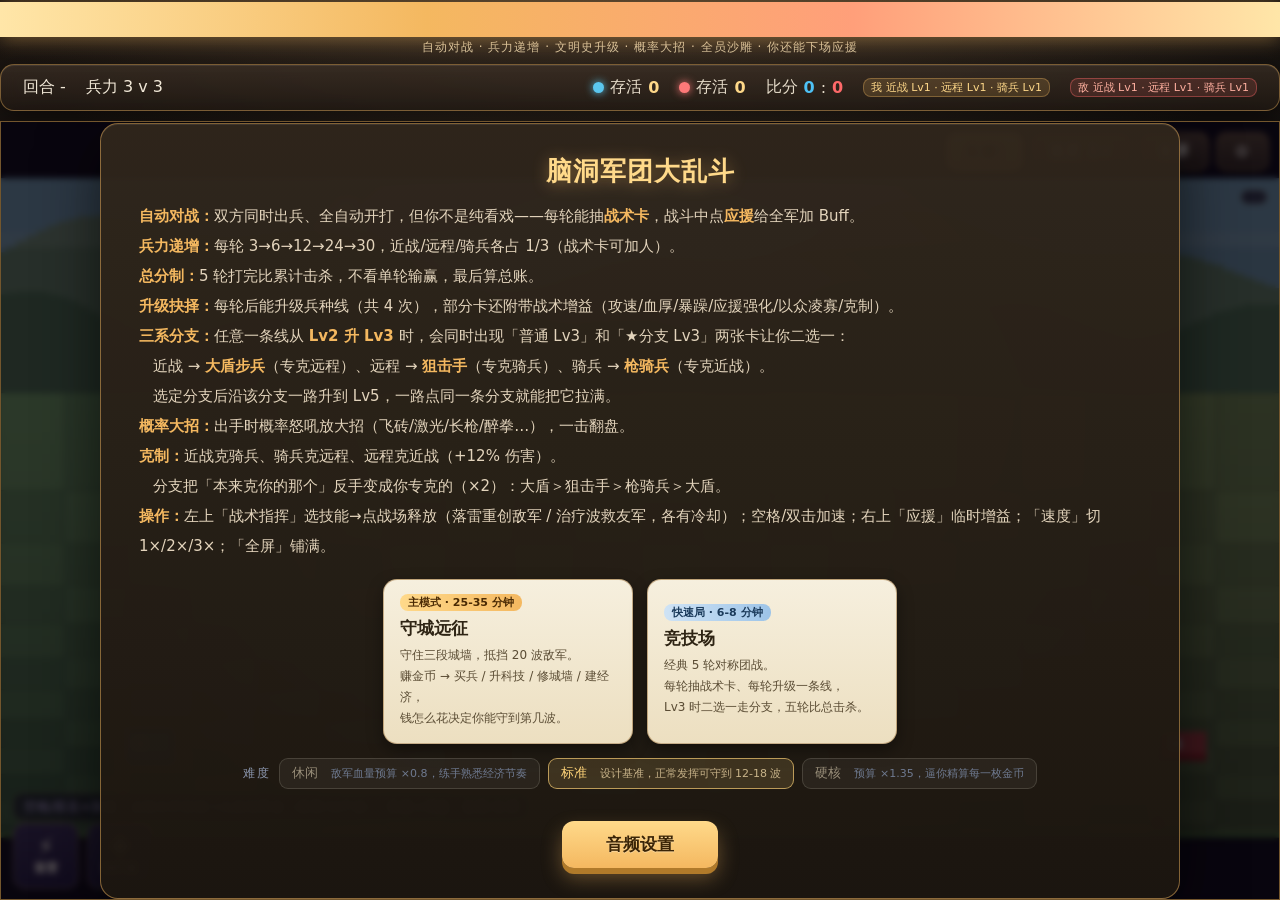
==== commit 146d195c: "fix: 收尾 v5 §0 对称 bug（armySize 第4处 + 状态.js 两处 + combat.js 一处全走 modsOf） - config.js:239 armySize 人海卡加成" ====
--- a/脑洞军团大乱斗.html
+++ b/脑洞军团大乱斗.html
@@ -971,7 +971,7 @@
 const TOTAL_ROUNDS = ROUND_SIZES.length;
 // 单方某轮实际兵力（人海卡按「每系 +N」生效，所以总数是 base + N*3）
 function armySize(round, side) {
-  const bonus = side === "player" ? G.mods.sizeBonus : 0;
+  const bonus = modsOf(side).sizeBonus;
   return ROUND_SIZES[round - 1] + bonus * 3;
 }
 const COUNTER = { melee: "cavalry", cavalry: "ranged", ranged: "melee" };
@@ -1365,9 +1365,10 @@
   const d = UNIT_DEFS[type];
   // 双方完全对称（玩家/AI 同公式），基线即 50:50。
   // 每级 生命×lvHpMul、攻击×lvAtkMul（见 CONFIG），双方同步缩放避免后期 TTK 爆炸。
-  // 关键：hpMul 是「我方」战术卡增益，必须只给玩家——早期这里漏了 side 判断，
-  // 等于玩家花钱给敌人也加了血，是数值崩坏的元凶之一。
-  const hpMul = side === "player" ? G.mods.hpMul : 1;
+  // 对称纪律（v5 §0）：每侧只用「自己」的战术增益（modsOf(side)），不碰对方的。
+  // 早期写死 G.mods.hpMul（只给玩家）→ AI 抽到「铁血纪律」0 效果，实测玩家乱选也能 67% 胜率。
+  // 改走 modsOf(side) 后，双方战术增益数量对等，胜负只由「选得比 AI 好」+ 应援时机决定。
+  const hpMul = modsOf(side).hpMul;
   const hp = Math.round(d.hp * Math.pow(CONFIG.lvHpMul, level - 1) * hpMul);
   const atk = Math.round(d.atk * Math.pow(CONFIG.lvAtkMul, level - 1));
   return { hp, atk, maxHp: hp };
@@ -1441,7 +1442,8 @@
   const per = Math.floor(base / 3);
   const extra = base - per * 3; // 余数补到第一系，避免丢兵
   // 人海卡：每系 +sizeBonus（不是总共 +N，否则兵全塞给第一系，与卡面描述不符）
-  const bonus = side === "player" ? G.mods.sizeBonus : 0;
+  // 对称纪律（v5 §0）：人海卡每系 +sizeBonus 也走 modsOf(side)，AI 抽到「以众凌寡」才真生效
+  const bonus = modsOf(side).sizeBonus;
   const lv = side === "player" ? G.playerLv : G.enemyLv;
   const br = side === "player" ? G.playerBranch : G.enemyBranch;
   const order = ["melee", "ranged", "cavalry"];
@@ -1809,8 +1811,8 @@
   }
   if (u.type === "ranged") sfx("shoot"); else sfxMat(target);   // 远程保留 shoot 释放音；近战命中按目标护甲走 flesh/armor/wood 三材质
   spawnParticles(target.x, target.y - 8, { count: 3, color: "#fff", speed: 90, life: 0.35, size: 3 });
-  // 大招触发率加成只归我方（atkSpdMul 同理，见 update 里的攻击间隔结算）
-  const scMul = u.side === "player" ? G.mods.skillChanceMul : 1;
+  // 对称纪律（v5 §0）：大招触发率加成走 modsOf(u.side)，AI 抽到「暴躁老哥」才真生效（atkSpdMul 同理）
+  const scMul = modsOf(u.side).skillChanceMul;
   if (u.skillCd <= 0 && Math.random() < CONFIG.skillChance * scMul) {
     triggerSkill(u, target);
   } else if (Math.random() < 0.16) {
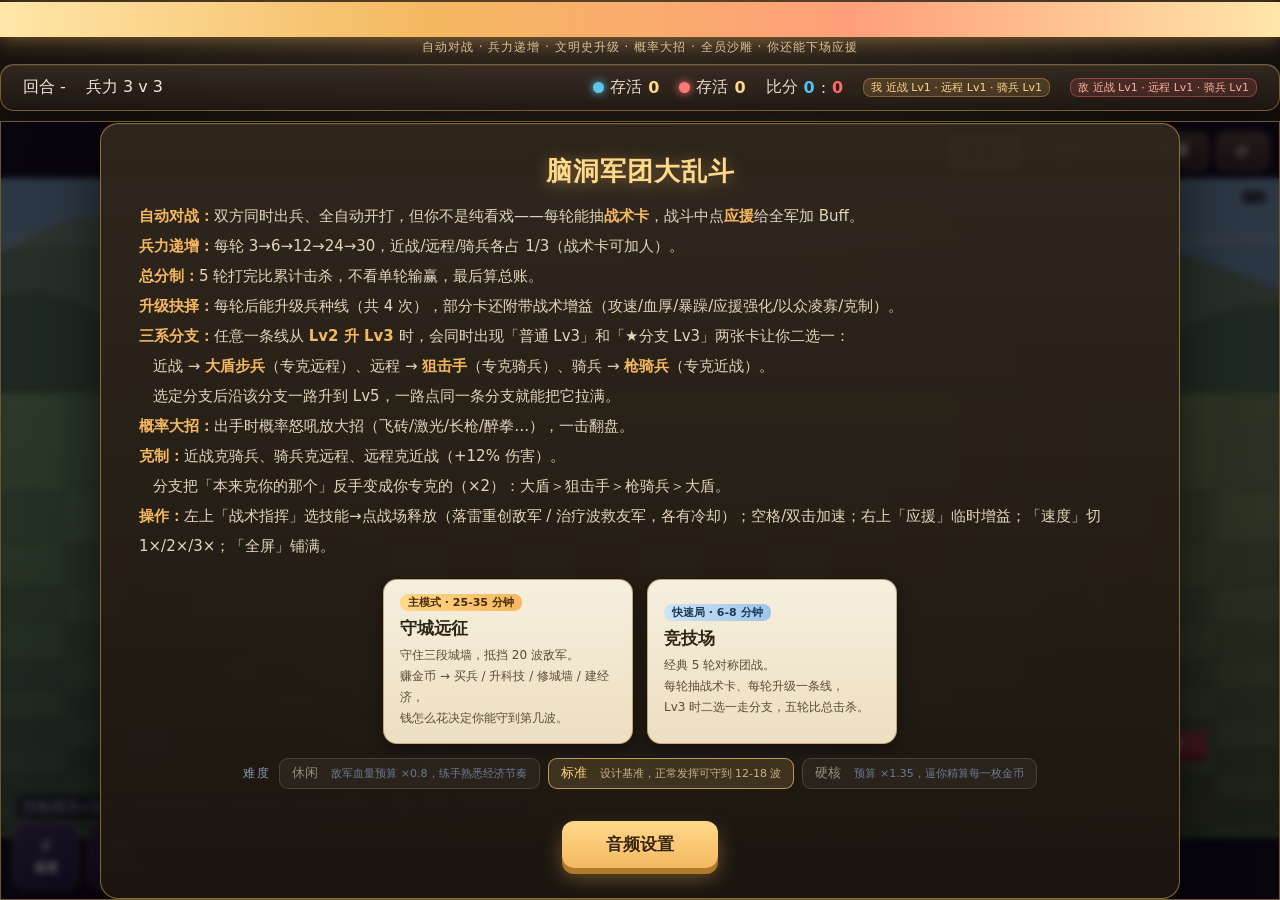
==== commit 8aeb9768: "feat: W4 存档系统（统一 localStorage 框架 + 设置持久化 + 对局统计 + Meta 数据基础） 新增 src/save.js：单一键 nd_legion_save_v1，ve" ====
--- a/脑洞军团大乱斗.html
+++ b/脑洞军团大乱斗.html
@@ -537,6 +537,12 @@
 #settings .set-row label { width: 84px; text-align: right; color: #ffd98a; flex: none; }
 #settings input[type=range] { flex: 1; accent-color: #f4b860; cursor: pointer; }
 #settings .set-row span { width: 48px; color: #b9a7d6; font-size: 12px; flex: none; }
+#settings .set-sel {
+  width: 104px; padding: 5px 8px; font-size: 14px; color: #e8dcc6;
+  background: #2a2118; border: 1px solid rgba(244,184,96,.5); border-radius: 7px;
+  cursor: pointer; outline: none;
+}
+#settings .set-sel:focus { border-color: #ffd98a; }
 #settings .btn { margin-top: 8px; }
 #bgm-toggle.off { opacity: .6; }
 #btn-settings { font-size: 16px; line-height: 1; }
@@ -721,6 +727,20 @@
         <div class="set-row"><label>音乐</label><input type="range" min="0" max="100" id="vol-bgm"><span id="vol-bgm-v">60%</span></div>
         <div class="set-row"><label>音效</label><input type="range" min="0" max="100" id="vol-sfx"><span id="vol-sfx-v">100%</span></div>
         <div class="set-row"><label>背景音乐</label><button class="btn" id="bgm-toggle">开启</button></div>
+        <h2 style="margin-top:14px">设置 · 偏好</h2>
+        <div class="set-row"><label>倍速</label>
+          <select id="set-speed" class="set-sel">
+            <option value="0.5">0.5×</option>
+            <option value="1">1×</option>
+            <option value="1.5">1.5×</option>
+            <option value="2">2×</option>
+          </select></div>
+        <div class="set-row"><label>画质</label>
+          <select id="set-quality" class="set-sel">
+            <option value="high">高</option>
+            <option value="medium">中</option>
+            <option value="low">低</option>
+          </select></div>
         <button class="btn" id="btn-settings-close">关闭</button>
       </div>
     </div>
@@ -728,7 +748,7 @@
 </div>
 <script>/* 拼装产物:本文件由 build.js 把 src/*.js 按依赖顺序拼合而成。
  * 任何修改请编辑 src/ 下的源文件,不要直接改这个 HTML,build 会覆盖。
- * 拼装顺序:config.js → state.js → utils.js → combat.js → systems.js → update.js → ui.js → render.js → commentary.js → audio.js → loop.js
+ * 拼装顺序:config.js → state.js → save.js → utils.js → combat.js → systems.js → update.js → ui.js → render.js → commentary.js → audio.js → loop.js
  */
 "use strict";
 
@@ -1297,14 +1317,14 @@
 
 function resetGame() {
   G = {
-    phase: "menu", round: 1, t: 0, shake: 0, speedMul: 1,
+    phase: "menu", round: 1, t: 0, shake: 0, speedMul: 1, quality: "high", statsRecorded: false,
     playerLv: { melee: 1, ranged: 1, cavalry: 1 },
     enemyLv:  { melee: 1, ranged: 1, cavalry: 1 },
     // 分支选择：null=未走分支；选中后写分支 key（见 BRANCH_BY_KEY），之后该线一直沿分支升到 Lv5
     playerBranch: { melee: null, ranged: null, cavalry: null },
     enemyBranch:  { melee: null, ranged: null, cavalry: null },
     units: [], projectiles: [], effects: [], texts: [], particles: [],
-    pKills: 0, eKills: 0, totalP: 0, totalE: 0, roundKills: [],
+    pKills: 0, eKills: 0, totalP: 0, totalE: 0, cumKills: 0, roundKills: [],
     cmtT: 2.5, bannerT: 0, aiUpgraded: "",
     // 战术卡永久增益（对称基线=1）。玩家与 AI 各有一份，互不干扰：
     // 早期只有玩家有增益，等于战术是纯白赚——实测「随机乱选」也能打出 67% 胜率，
@@ -1468,6 +1488,114 @@
 
 
 
+/* ====== save.js ====== */
+/* =============================================================================
+ * save.js — W4 统一存档（localStorage + 版本迁移）
+ *
+ * 单一键 nd_legion_save_v1 挂全部持久化数据：
+ *   settings 倍速/画质偏好（音量在 audio.js 的 meme.volumes.v1，W1 已交付，不重复管）
+ *   stats    对局统计（总局数/最高波次/累计击杀/胜场）—— Meta 的数据基础
+ *   meta     指挥官天赋树（exp/level/points/spent，§13 企划）
+ *   codex    图鉴（v5 seen/used）
+ *
+ * 设计铁律（附录C §W4）：
+ *   1) version 第一天就写，否则以后改结构会毁档。
+ *   2) migrate 只补字段、不删字段；未知 version 直接回落默认存档。
+ *   3) localStorage 不可用（隐私模式 / 损坏 / 未知 version）一律回落默认，游戏照常可玩 —— 不抛异常。
+ * ============================================================================= */
+
+const SAVE_KEY = "nd_legion_save_v1";
+const SAVE_VERSION = 1;
+
+const SAVE_DEFAULT = {
+  version: SAVE_VERSION,
+  settings: { speed: 1, quality: "high" },       // 倍速/画质偏好（音量见 audio.js）
+  stats:    { games: 0, bestWave: 0, totalKills: 0, wins: 0 },
+  meta:     { exp: 0, level: 1, points: 0, spent: {} },
+  codex:    { seen: {}, used: {} },
+};
+
+let _save = null;                                  // 内存缓存，懒加载
+
+/* 隐私模式 / 禁用时 typeof localStorage === "undefined"，安全返回 null */
+function _storage() {
+  try { return (typeof localStorage !== "undefined" && localStorage) ? localStorage : null; }
+  catch (e) { return null; }
+}
+function _deepDefault() {
+  try { return JSON.parse(JSON.stringify(SAVE_DEFAULT)); }
+  catch (e) {
+    return { version: 1, settings: { speed: 1, quality: "high" },
+             stats: { games: 0, bestWave: 0, totalKills: 0, wins: 0 },
+             meta: { exp: 0, level: 1, points: 0, spent: {} },
+             codex: { seen: {}, used: {} } };
+  }
+}
+
+/* 迁移链：v1→v2→… 未来只在此补字段。未知 version 一律回落默认（W4 验收点）。 */
+function _migrate(raw) {
+  if (!raw || typeof raw !== "object") return _deepDefault();
+  if (raw.version !== SAVE_VERSION) return _deepDefault();   // 未知版本 → 默认，不崩
+  const out = _deepDefault();
+  if (raw.settings) Object.assign(out.settings, raw.settings);
+  if (raw.stats)    Object.assign(out.stats,    raw.stats);
+  if (raw.meta)   { Object.assign(out.meta, raw.meta); if (raw.meta.spent) Object.assign(out.meta.spent, raw.meta.spent); }
+  if (raw.codex) { if (raw.codex.seen) Object.assign(out.codex.seen, raw.codex.seen);
+                   if (raw.codex.used) Object.assign(out.codex.used, raw.codex.used); }
+  out.version = SAVE_VERSION;                                // 永远写回当前版本
+  return out;
+}
+
+function loadSave() {
+  const st = _storage();
+  if (!st) return _deepDefault();                            // 无存储 → 默认（游戏照常玩）
+  try {
+    const raw = st.getItem(SAVE_KEY);
+    if (!raw) return _deepDefault();
+    return _migrate(JSON.parse(raw));
+  } catch (e) { return _deepDefault(); }                     // 损坏 JSON → 默认
+}
+
+function getSave() { if (!_save) _save = loadSave(); return _save; }
+
+function saveSave(s) {
+  if (s) _save = s;
+  if (!_save) return;
+  const st = _storage();
+  if (!st) return;                                           // 无存储 → 仅内存，不崩
+  try { st.setItem(SAVE_KEY, JSON.stringify(_save)); } catch (e) {}
+}
+
+/* 便捷更新 + 落盘（mutator 直接改传入的 save 对象） */
+function updateSave(mut) { const s = getSave(); mut(s); saveSave(s); return s; }
+
+/* 设置读写（倍速/画质） */
+function setSetting(k, v) { return updateSave(s => { s.settings[k] = v; }); }
+function getSetting(k)    { return getSave().settings[k]; }
+
+/* 记录一局结果（siege / arena 通用）。
+ *   reached : 到达波次 / 轮次（siege=WAVE.totalWaves 或阵亡波-1；arena=TOTAL_ROUNDS）
+ *   win     : 是否胜利
+ *   kills   : 玩家方累计击杀（G.pKills / G.totalP）
+ * 同时累加 Meta 经验（企划 §13：胜/负 + 击杀 + 轮次表现给经验）。
+ * 等级曲线（每级所需 exp = 100 × 当前等级）为 [PLACEHOLDER · 需 playtest 定级经验需求与曲线]。 */
+function recordGame({ reached, win, kills }) {
+  return updateSave(s => {
+    s.stats.games += 1;
+    s.stats.wins  += win ? 1 : 0;
+    s.stats.bestWave    = Math.max(s.stats.bestWave || 0, reached || 0);
+    s.stats.totalKills  = (s.stats.totalKills || 0) + (kills || 0);
+    const gained = (win ? 50 : 15) + (kills || 0) + (reached || 0) * 3;
+    s.meta.exp += gained;
+    while (s.meta.exp >= 100 * s.meta.level) {
+      s.meta.exp -= 100 * s.meta.level;
+      s.meta.level += 1;
+      s.meta.points += 1;
+    }
+  });
+}
+
+
 /* ====== utils.js ====== */
 /* =============================================================================
  * utils.js — 工具/数学/克制算法 + 粒子对象池
@@ -1581,7 +1709,7 @@
 }
 function finishKill(u, attacker) {
   u.dying = true; u.dead = true; u.state = "dead"; u.stateT = 1.4;
-  if (attacker.side === "player") { G.pKills++; G.combo.p++; G.combo.t = CONFIG.comboWindow; }
+  if (attacker.side === "player") { G.pKills++; G.cumKills++; G.combo.p++; G.combo.t = CONFIG.comboWindow; }
   else G.eKills++;
   // 英雄士气（己方任意单位击杀 → 该侧英雄 + moralePerKill，避免英雄抢人头成最优解）
   if (FLAGS.hero && FLAGS.heroUlt && attacker && attacker.side && !u.isHero) {
@@ -2226,6 +2354,8 @@
   G.siegeOver = true;
   G.phase2 = "over";
   G.phase = "result";
+  // W4 存档：守城通关记一次统计 + Meta 经验（到达=总波数）
+  recordGame({ reached: WAVE.totalWaves, win: true, kills: G.cumKills });
   syncShopDock();          // 结算时收起经营条，把战场空间还回来
   showSiegeEnd(true);
 }
@@ -2234,6 +2364,8 @@
   G.siegeOver = true;
   G.phase2 = "over";
   G.phase = "result";
+  // W4 存档：守城失败也记一次统计 + Meta 经验（到达=阵亡波-1）
+  recordGame({ reached: Math.max(0, G.wave - 1), win: false, kills: G.cumKills });
   banner("主城陷落！");
   syncShopDock();          // 结算时收起经营条
   shake(1.0); sfx("lose");
@@ -2957,6 +3089,8 @@
 function showEnd() {
   const title = $("end-title"), desc = $("end-desc");
   const won = G.totalP >= G.totalE;
+  // W4 存档：竞技场整局结算记一次统计 + Meta 经验（守卫防 setTime 重入重复计数）
+  if (!G.statsRecorded) { recordGame({ reached: TOTAL_ROUNDS, win: won, kills: G.cumKills }); G.statsRecorded = true; }
   // 评级阈值按「总兵力」等比缩放：8 轮单方合计 142 兵（原 5 轮 75 兵，×1.89），
   // 沿用旧阈值会让每局都轻松 S。这里按同样的击杀率换算：60→110 / 45→85 / 30→56 / 15→28。
   let grade = "D";
@@ -4894,6 +5028,10 @@
   $("end").classList.remove("show");
   $("upgrade").classList.remove("show");
   resetGame();
+  // W4 存档：入局应用倍速/画质偏好（持久化的设置）
+  const _sp = (typeof getSetting === "function") ? getSetting("speed") : 1;
+  G.speedMul = (_sp === 0.5 || _sp === 1 || _sp === 1.5 || _sp === 2) ? _sp : 1;
+  G.quality  = (typeof getSetting === "function") ? (getSetting("quality") || "high") : "high";
   G.mode = mode;
   G.diffMul = pickDiff;
   playBgm(mode === "arena" ? "arena" : "siege_battle");   // W3：进模式即切对应 BGM（menu→战斗曲，幂等）
@@ -5094,6 +5232,8 @@
   if (ss) { ss.value = Math.round(v.sfx * 100);    const e = $("vol-sfx-v");    if (e) e.textContent = Math.round(v.sfx * 100) + "%"; }
   const tg = $("bgm-toggle");
   if (tg) { const on = getBgmState().enabled; tg.textContent = on ? "开启" : "关闭"; tg.classList.toggle("off", !on); }
+  const sp = $("set-speed");    if (sp) sp.value = String(getSetting("speed") || 1);
+  const q = $("set-quality");   if (q)  q.value  = getSetting("quality") || "high";
   const s = $("settings"); if (s) s.classList.add("show");
 }
 function closeSettings() { const s = $("settings"); if (s) s.classList.remove("show"); }
@@ -5112,6 +5252,20 @@
   _bgmTg.textContent = on ? "开启" : "关闭";
   _bgmTg.classList.toggle("off", !on);
 };
+/* W4 存档：倍速/画质偏好实时生效并持久化 */
+const _sp = $("set-speed");
+if (_sp) _sp.onchange = () => {
+  const v = parseFloat(_sp.value);
+  setSetting("speed", v);
+  if (G && (G.phase === "playing" || G.phase === "battle" || G.phase === "result")) {
+    G.speedMul = (v === 0.5 || v === 1 || v === 1.5 || v === 2) ? v : 1;
+  }
+};
+const _q = $("set-quality");
+if (_q) _q.onchange = () => {
+  setSetting("quality", _q.value);
+  if (G) G.quality = _q.value;          // 渲染降档效果 [PLACEHOLDER · 待 render 接入]
+};
 
 /* 启动序列：创建音频上下文 → 挂起 menu BGM（等首次手势出声）→ 拉加载条 → 揭幕 */
 initAudio();
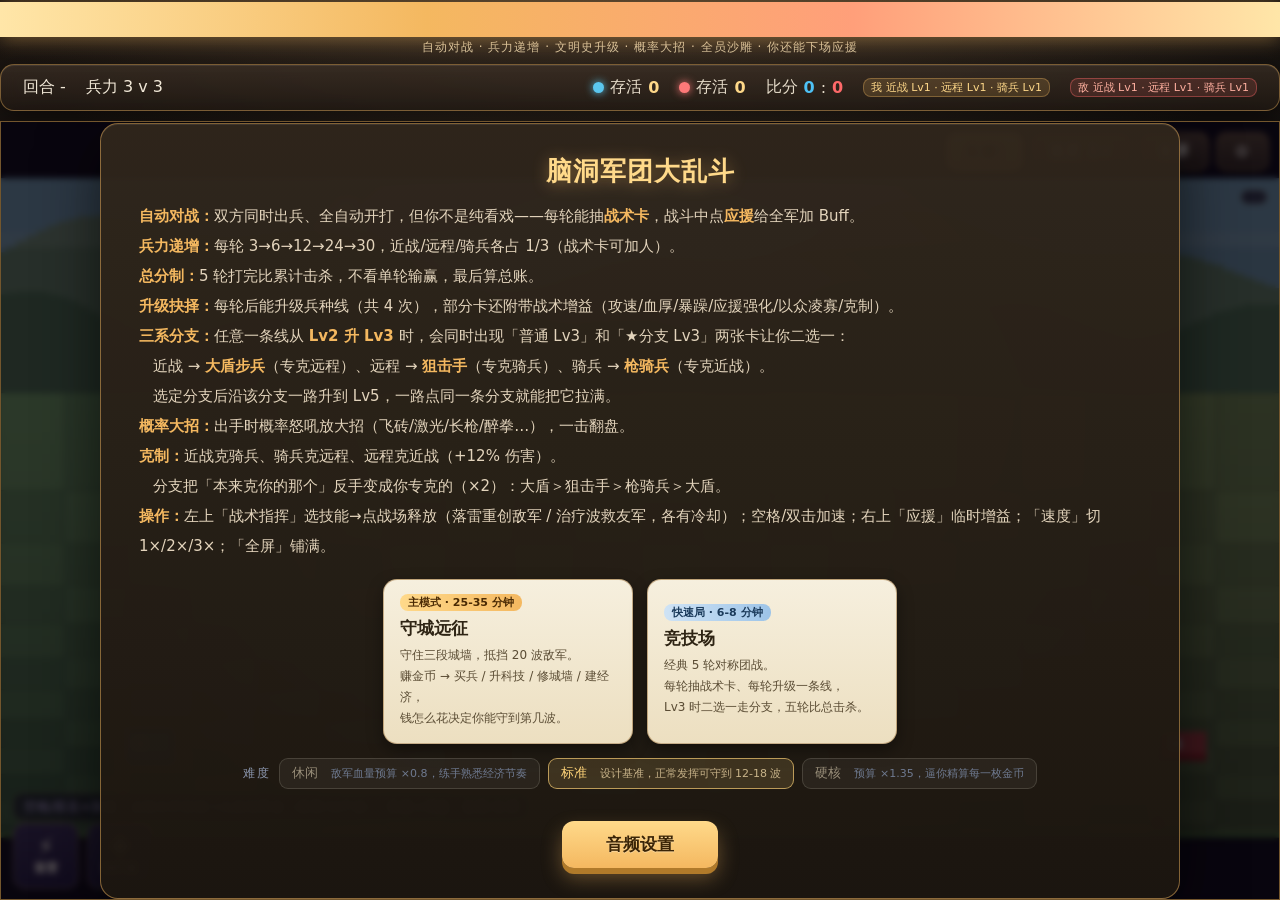
==== commit 15b28c0c: "feat(P1): v5 §2.3 双轴克制落地（counterMul × AT_VS_ARMOR） - config.js: 加 AT_VS_ARMOR 5×5 矩阵（数值圣经 §2.3.4）+ F" ====
--- a/脑洞军团大乱斗.html
+++ b/脑洞军团大乱斗.html
@@ -895,7 +895,7 @@
 const FLAGS = {
   hero:     true,   // v5 §5 英雄系统上场（关掉 = 不出英雄，退回纯军团战）
   heroUlt:  true,   // v5 §5.4 英雄大招（关掉 = 英雄只有光环，无士气无大招）
-  dualAxis: false,  // v5 §2.3 双轴克制（未实现，预留）
+  dualAxis: true,   // v5 §2.3 双轴克制（已实施：counterMul × AT_VS_ARMOR，见 utils.damageMul）
   status:   false,  // v4 §7-M2 状态系统（未实现，预留）
   bgm:      true,   // W3 BGM 总开关（关掉 = 仅音效，游戏照常可玩；见 §B2.4 降级）
 };
@@ -996,6 +996,30 @@
 }
 const COUNTER = { melee: "cavalry", cavalry: "ranged", ranged: "melee" };
 const TYPE_NAMES = { melee: "近战", ranged: "远程", cavalry: "骑兵" };
+
+/* =========================================================================
+   v5 §2.3 双轴克制 —— 护甲轴矩阵 AT_VS_ARMOR
+   -------------------------------------------------------------------------
+   行 = 攻击类型(atkType)，列 = 护甲类型(armorType)。
+   「三元环克制」是轴一（由 counterMul 负责）；这是轴二（攻击类型 × 护甲类型）。
+   两轴相乘 = damageMul（见 utils.js）。
+
+   设计铁律（§2.3.6）：矩阵必须「常识驱动」，玩家不需要背表。
+   三个直觉规则覆盖 80% 场景：砍墙没用(斩击→建筑0.35) / 锤子砸铁最疼(钝击→重甲1.25)
+   / 攻城器只拆墙(攻城→建筑2.0 / →单位0.5)。剩下的靠 §3.2 可视化，不靠记忆。
+
+   数值逐项 rationale 见 战斗内容层深度设计_v5.md §2.3.4（每个数都是常识，不写 magic number）。
+   每行常规三列之和（排除 建筑/英雄 两个专职列）：斩击3.00 / 穿刺3.25⚠️ / 钝击3.00 / 魔法3.20⚠️ / 攻城2.75。
+   穿刺/魔法略高是「获取成本换倍率」（穿刺要远程站位、魔法要走特殊编制），详见 spec。 */
+const AT_VS_ARMOR = {
+  slash:  { none: 1.25, light: 1.00, heavy: 0.75, building: 0.35, hero: 1.00 }, // 刀砍没甲最有效；砍铁砍不动(本作最重要常识教学)；剑士拆墙慢
+  pierce: { none: 1.00, light: 1.25, heavy: 1.00, building: 0.50, hero: 1.00 }, // 箭射皮甲(轻甲)最疼；对重甲/无甲中性
+  blunt:  { none: 1.00, light: 0.75, heavy: 1.25, building: 0.75, hero: 1.00 }, // 锤子砸铁最疼(甲越厚越震伤)；轻甲灵活躲得快
+  magic:  { none: 1.00, light: 1.00, heavy: 1.20, building: 0.50, hero: 0.85 }, // 无视护甲但低于钝击1.25，避免成重甲唯一解；英雄抗魔防秒杀
+  siege:  { none: 0.50, light: 0.50, heavy: 0.75, building: 2.00, hero: 0.75 }, // 攻城器专职拆墙(2.0)；→单位仅0.5，防止当主力打架
+};
+const ATK_TYPES   = ["slash", "pierce", "blunt", "magic", "siege"];
+const ARMOR_TYPES = ["none", "light", "heavy", "building", "hero"];
 
 /* 兵种定位（三系职责互补，保证阵容有得选）：
    melee   前排绞肉：血厚、近身，负责顶线。
@@ -1433,6 +1457,7 @@
   return {
     id: nextId++, side, type: "melee", level: lv, branch: null,
     isHero: true, heroKey: def.key,
+    atkType: def.atkType, armorType: def.armorType,   // v5 §2.3 双轴：英雄带真实攻防类型，吃 AT_VS_ARMOR 轴（魔法→英雄0.85 防秒杀）
     x, y, vx: 0, vy: 0, angle: 0, spin: 0,
     hp, maxHp: hp, atk,
     range: base.range, speed: HERO_CFG.speed, atkCdMs: base.atkCdMs,
@@ -1625,6 +1650,57 @@
   const bonus = (modsOf(atk.side).counterBonus) || 0;
   return m * (1 + bonus);
 }
+
+/* ================= v5 §2.3 双轴克制：护甲轴 ================= */
+/* 攻击类型 / 护甲类型 不从单位上硬编码字段（除英雄），而是从 战斗身份(type/level/spec)
+   推导，避免每个兵种写死两个字段、又与等级演进耦合。
+   注意：特殊兵种（法师/爆破手/医师）在 systems.js 里是用「基础 type + spec」造的
+   （mage=type ranged + spec mage / sapper=type melee + spec sapper / medic=type ranged + spec medic），
+   所以这里必须用 u.spec 判别，不能用 u.type（u.type 永远是 melee/ranged/cavalry 三基）。
+   推导表就是 战斗内容层深度设计_v5.md §2.4.1 的等级演进：
+     近战 Lv1 木棒=钝击/无甲 → Lv2 剑=斩击/轻甲 → Lv3 矛=穿刺/重甲 → Lv4 拳=钝击/轻甲 → Lv5 酒葫芦=钝击/轻甲
+   其余兵种是单 archetype，不随等级变攻防类型。 */
+function atkTypeOf(u) {
+  if (u.atkType) return u.atkType;                 // 英雄 / 显式覆盖
+  if (u.spec === "mage")   return "magic";         // 法师 = 魔法（u.type 实为 ranged，必须用 spec 判别）
+  if (u.spec === "sapper") return "siege";         // 爆破手 = 攻城（专拆墙，弱于肉搏）
+  if (u.spec === "medic")  return "blunt";         // 医师 = 钝击（支援单位，很少平A）
+  if (u.type === "ranged") return "pierce";        // 远程 = 穿刺（箭/弩）
+  if (u.type === "cavalry")return "blunt";         // 骑兵 = 钝击（践踏/冲撞）
+  if (u.type === "melee") {                         // 近战按等级演进（v5 §2.4.1）
+    const t = ["blunt", "slash", "pierce", "blunt", "blunt"];
+    return t[clamp(u.level || 1, 1, 5) - 1];
+  }
+  return "blunt";
+}
+function armorTypeOf(u) {
+  if (u.armorType) return u.armorType;             // 英雄 = hero / 显式覆盖
+  if (u.spec === "mage")   return "light";         // 法师 = 轻甲
+  if (u.spec === "sapper") return "light";         // 爆破手 = 轻甲
+  if (u.spec === "medic")  return "light";         // 医师 = 轻甲
+  if (u.type === "ranged") return "light";         // 远程 = 轻甲
+  if (u.type === "cavalry")return "heavy";         // 骑兵 = 重甲（冲锋肉盾）
+  if (u.type === "melee") {                         // 近战按等级演进（v5 §2.4.1）
+    const a = ["none", "light", "heavy", "light", "light"];
+    return a[clamp(u.level || 1, 1, 5) - 1];
+  }
+  return "none";
+}
+// 护甲轴单轴倍率：查 AT_VS_ARMOR，带边界保护（未知类型/护甲回退 1，避免 NaN/崩溃）
+function armorAxis(atkType, armorType) {
+  const row = AT_VS_ARMOR[atkType];
+  if (!row) return 1;
+  const v = row[armorType];
+  return typeof v === "number" ? v : 1;
+}
+/* v5 §2.3.5 双轴叠加：轴一(三元环 + 分支专克, counterMul) × 轴二(攻击类型 × 护甲类型, AT_VS_ARMOR)。
+   由 FLAGS.dualAxis 门控：false 时退回纯三元环，旧平衡/旧测试零行为变化（回滚安全网）。
+   对称性：护甲轴是同一张表双侧共用，不进 modsOf(side)，不破坏「对称即公平」纪律。 */
+function damageMul(atk, def) {
+  const ring = counterMul(atk, def);
+  if (!FLAGS.dualAxis) return ring;
+  return ring * armorAxis(atkTypeOf(atk), armorTypeOf(def));
+}
 function findNearest(u) {
   let best = null, bd = 1e9;
   for (const e of G.units) {
@@ -1924,7 +2000,7 @@
     }
     return;
   }
-  const cm = counterMul(u, target);
+  const cm = damageMul(u, target);
   let dmg = u.atk * cm * u.buffAtkMul * siegeAtkMul(u);
   // 分支专克命中反馈：飘一个醒目的「克制!」，让 ×2.4 / ×2.6 的定向增伤被玩家真正看见。
   // 只在分支专克（倍率 ≥2）时触发——基础克制 +35% 几乎每一下都在发生，飘字会瞬间刷屏。
@@ -1975,7 +2051,7 @@
       for (const e of G.units) {
         if (e.side === u.side || e.dead) continue;
         if (Math.hypot(e.x - u.x, e.y - u.y) <= sk.radius + e.radius) {
-          damageUnit(e, u.atk * sk.mult * counterMul(u, e), u, sk.knock, sk.knock * 0.9);
+          damageUnit(e, u.atk * sk.mult * damageMul(u, e), u, sk.knock, sk.knock * 0.9);
           addEffect("ring", e.x, e.y, { r: 40, color: "#ffd479", glow: "#ff9f3a" });
         }
       }
@@ -2499,7 +2575,8 @@
         u.attackT -= ms;
         if (u.attackT <= 0) {
           u.swing = 0.38;
-          const dm = u.atk * WALL.wallAtkMul;
+          const ax = FLAGS.dualAxis ? armorAxis(atkTypeOf(u), "building") : 1;  // v5 §2.3 城墙吃护甲轴：剑士拆墙慢(0.35)、攻城器拆墙快(2.0)
+          const dm = u.atk * WALL.wallAtkMul * ax;
           if (seg >= 0) damageWall(seg, dm, u); else damageCore(dm, u);
           addEffect("spark", u.x + u.facing * 14, u.y - 8, { color: seg >= 0 ? "#c9b037" : "#ff6a6a" });
           const spdMul2 = modsOf(u.side).atkSpdMul;
@@ -2535,7 +2612,7 @@
         if (u.chargeHit.has(e.id)) continue;
         if (Math.hypot(e.x - u.x, e.y - u.y) < u.radius + e.radius + 8) {
           u.chargeHit.add(e.id);
-          damageUnit(e, u.atk * u.skill.mult * counterMul(u, e), u, u.skill.knock, u.skill.knock * 0.85);
+          damageUnit(e, u.atk * u.skill.mult * damageMul(u, e), u, u.skill.knock, u.skill.knock * 0.85);
           addEffect("ring", e.x, e.y, { r: 36, color: "#ffd479", glow: "#ff9f3a" });
         }
       }
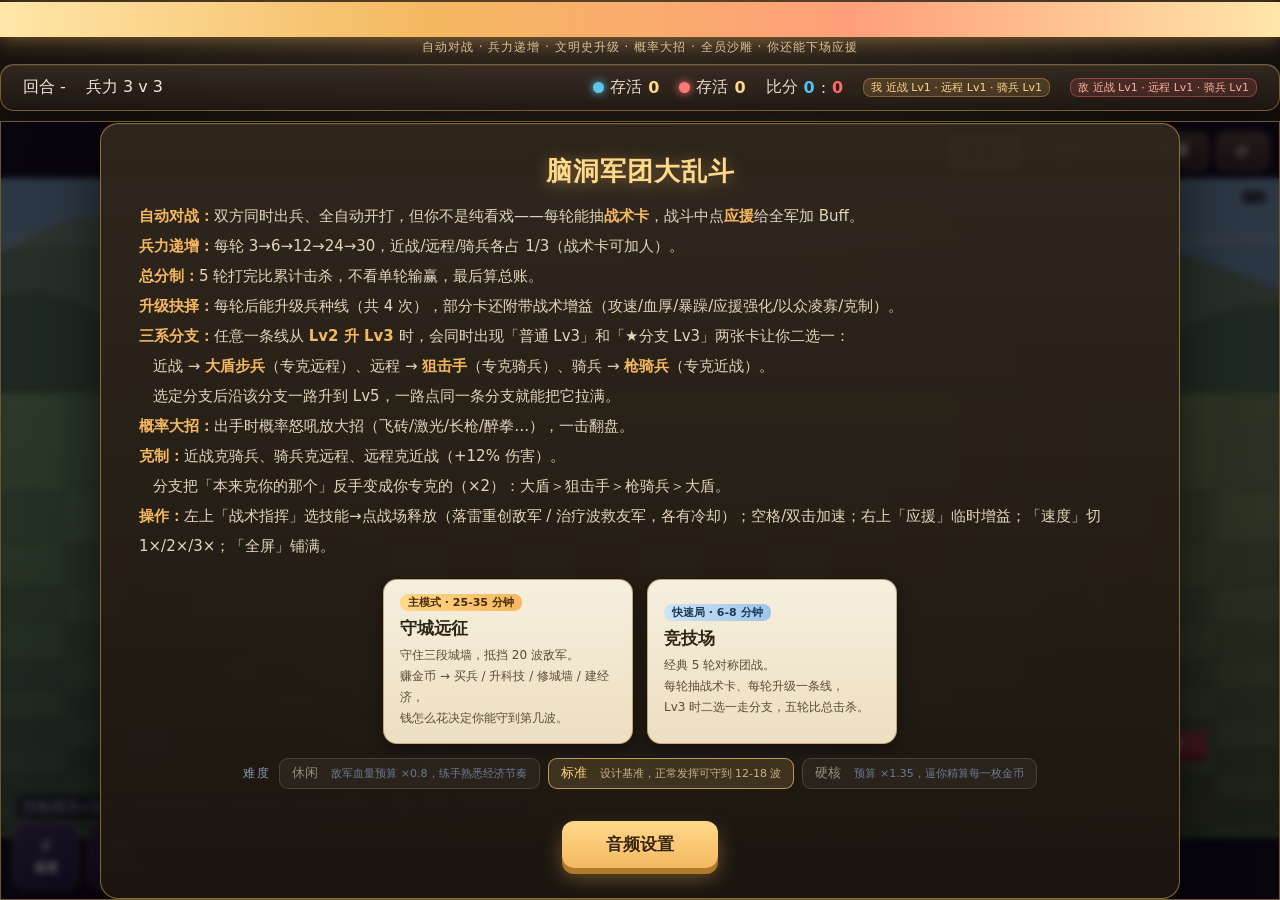
==== commit 28c3ac96: "merge" ====
--- a/脑洞军团大乱斗.html
+++ b/脑洞军团大乱斗.html
@@ -1,10 +1,10 @@
 <!DOCTYPE html>
-<html lang="zh-CN">
-<head>
-<meta charset="UTF-8">
-<meta name="viewport" content="width=device-width, initial-scale=1.0">
+<html lang="zh-CN" data-page-node-id="kCeOMfv13va6tdkoFfQbHk">
+<head data-page-node-id="1yIdSbDNXooAlg0sQsVSjW">
+<meta charset="UTF-8" data-page-node-id="yTNws7JwHCHoxDCxDao48R">
+<meta name="viewport" content="width=device-width, initial-scale=1.0" data-page-node-id="NCUVQ1DD9SMJKNm23CWUxH">
 <title>脑洞军团大乱斗 · 沙雕自动对战</title>
-<link rel="icon" href="data:image/svg+xml,%3Csvg xmlns='http://www.w3.org/2000/svg' viewBox='0 0 16 16'%3E%3Crect width='16' height='16' fill='%23221a30'/%3E%3Crect x='6' y='2' width='4' height='2' fill='%23ffd479'/%3E%3Crect x='7' y='3' width='2' height='8' fill='%23f7e7c6'/%3E%3Crect x='5' y='11' width='6' height='2' fill='%23e86a33'/%3E%3Crect x='7' y='13' width='2' height='2' fill='%232e1c0c'/%3E%3C/svg%3E">
+<link rel="icon" href="data:image/svg+xml,%3Csvg xmlns='http://www.w3.org/2000/svg' viewBox='0 0 16 16'%3E%3Crect width='16' height='16' fill='%23221a30'/%3E%3Crect x='6' y='2' width='4' height='2' fill='%23ffd479'/%3E%3Crect x='7' y='3' width='2' height='8' fill='%23f7e7c6'/%3E%3Crect x='5' y='11' width='6' height='2' fill='%23e86a33'/%3E%3Crect x='7' y='13' width='2' height='2' fill='%232e1c0c'/%3E%3C/svg%3E" data-page-node-id="k2Zek7Jh4hhJykH0M4SWDu">
 <style>/* ====== style/base.css ====== */
 /* =============================================================================
  * base.css — 布局骨架 + 竞技场 UI + 全屏规则
@@ -590,158 +590,158 @@
 
 </style>
 </head>
-<body>
-<div id="app">
-  <div id="loading" style="position:fixed;inset:0;z-index:60;display:flex;align-items:center;justify-content:center;background:#14110f;">
-    <div class="ld-inner">
-      <div class="ld-logo">脑洞军团大乱斗</div>
-      <div class="ld-sub">沙雕自动对战 · 加载中…</div>
-      <div class="ld-bar"><div class="ld-fill" id="ld-fill"></div></div>
-      <div class="ld-pct" id="ld-pct">0%</div>
+<body data-page-node-id="FpBClUAmRBlnoAH3J8cofM">
+<div id="app" data-page-node-id="9DocIqbp9EjXuxkPh7LjGB">
+  <div id="loading" style="position:fixed;inset:0;z-index:60;display:flex;align-items:center;justify-content:center;background:#14110f;" data-page-node-id="KVdYNAnlBUsRohciVbHkyk">
+    <div class="ld-inner" data-page-node-id="ZIGiOZYGT7AI9x7lUfYku6">
+      <div class="ld-logo" data-page-node-id="i3CtUJwCN6UMYrjRERwZ8u">脑洞军团大乱斗</div>
+      <div class="ld-sub" data-page-node-id="fcF7u0vhmb6PWfGJgERWeT">沙雕自动对战 · 加载中…</div>
+      <div class="ld-bar" data-page-node-id="FH4bSFmBfApDQzhjDvzsyx"><div class="ld-fill" id="ld-fill" data-page-node-id="6Y9PoWehoWF68YF1MVoz1C"></div></div>
+      <div class="ld-pct" id="ld-pct" data-page-node-id="IZBpw0eGT0siX6ENnRPEd2">0%</div>
     </div>
   </div>
-  <h1>脑洞军团大乱斗</h1>
-  <div class="sub">自动对战 · 兵力递增 · 文明史升级 · 概率大招 · 全员沙雕 · 你还能下场应援</div>
-  <div id="hud">
-    <div class="hud-box">
-      <span id="hud-round">回合 -</span>
-      <span id="hud-size">兵力 -</span>
-      <span class="gold-pill" id="hud-gold" style="display:none;"><span class="coin"></span><span id="hud-gold-v">0</span></span>
+  <h1 data-page-node-id="neAmF0Pyp8njfJ7q1LlBYr">脑洞军团大乱斗</h1>
+  <div class="sub" data-page-node-id="hK4AhioDM6nlKpCNqfQ6oC">自动对战 · 兵力递增 · 文明史升级 · 概率大招 · 全员沙雕 · 你还能下场应援</div>
+  <div id="hud" data-page-node-id="VUazc5FMspbkomghxfcDZK">
+    <div class="hud-box" data-page-node-id="JWIsb9FWv9u6j4amPcVd09">
+      <span id="hud-round" data-page-node-id="hrhi8UEJJWu4nKx8CGfKp8">回合 -</span>
+      <span id="hud-size" data-page-node-id="yi2uPuMt2piwmaDjckl8hB">兵力 -</span>
+      <span class="gold-pill" id="hud-gold" style="display:none;" data-page-node-id="cDgmjKPEjWms2JkC19bBg8"><span class="coin" data-page-node-id="pB7Mrawz2Mb1lNhjUKm59y"></span><span id="hud-gold-v" data-page-node-id="CjJLcQAaTQQ0IduMuzc99v">0</span></span>
     </div>
-    <div class="hud-box">
-      <span class="hud-item"><span class="dot blue"></span>存活 <b id="hud-p-count">0</b></span>
-      <span class="hud-item"><span class="dot red"></span>存活 <b id="hud-e-count">0</b></span>
-      <span class="hud-item">比分 <b id="hud-p-score" style="color:#4fc3f7;">0</b> : <b id="hud-e-score" style="color:#ff6a6a;">0</b></span>
-      <span class="hud-item lv-tag" id="hud-p-lv">近战 Lv1</span>
-      <span class="hud-item lv-tag" id="hud-e-lv" style="color:#ffb0a0;border-color:rgba(255,106,106,.4);background:rgba(255,106,106,.14);">敌 近战 Lv1</span>
+    <div class="hud-box" data-page-node-id="RgmyN7xs7GBAvZYkc0kAjB">
+      <span class="hud-item" data-page-node-id="5vkXIrF99ILSimXPC78SKl"><span class="dot blue" data-page-node-id="lONWX6eMFwlrg4fSjREwqs"></span>存活 <b id="hud-p-count" data-page-node-id="xuVSLlI3FAoPEB8tyKnNUp">0</b></span>
+      <span class="hud-item" data-page-node-id="mrNYdqyiBOm2OySvkJbYRE"><span class="dot red" data-page-node-id="hMUjCm2J69hf3IK8cFh3Eq"></span>存活 <b id="hud-e-count" data-page-node-id="1GB8XNCoLst02KSbu13f9n">0</b></span>
+      <span class="hud-item" data-page-node-id="AHxDgABj7eVTiUNd9ybJiD">比分 <b id="hud-p-score" style="color:#4fc3f7;" data-page-node-id="wWg7WkPUQg3He7bFnDm8zK">0</b> : <b id="hud-e-score" style="color:#ff6a6a;" data-page-node-id="M1Uf5DQIZ8ZsqRqUZh6kMW">0</b></span>
+      <span class="hud-item lv-tag" id="hud-p-lv" data-page-node-id="osmwezFQCxddNTKItmPqal">近战 Lv1</span>
+      <span class="hud-item lv-tag" id="hud-e-lv" style="color:#ffb0a0;border-color:rgba(255,106,106,.4);background:rgba(255,106,106,.14);" data-page-node-id="E7lAQpQ7GAsEy911UvGcaE">敌 近战 Lv1</span>
     </div>
   </div>
-  <div id="arena-wrap">
-    <canvas id="arena" width="1000" height="520"></canvas>
-    <div id="banner"></div>
-    <div id="combo"></div>
-    <div id="bigtext"></div>
-    <div class="kill-feed" id="kill-feed"></div>
-    <div class="ctl-bar">
-      <button class="ctl-btn cheer" id="btn-cheer" title="全军应援（冷却12秒）"><span class="lbl">应援!</span></button>
-      <button class="ctl-btn" id="btn-speed" title="切换战斗速度">速度 1×</button>
-      <button class="ctl-btn" id="btn-full" title="全屏观看">全屏</button>
-      <button class="ctl-btn" id="btn-settings" title="设置（音量 / 音乐）">⚙</button>
+  <div id="arena-wrap" data-page-node-id="I5MWwkcR8Fa4hXLiv7uVXf">
+    <canvas id="arena" width="1000" height="520" data-page-node-id="oDOGLSRj7ErZv0ViqD75bK"></canvas>
+    <div id="banner" data-page-node-id="BzDikal8lgb9EsLmEz89WX"></div>
+    <div id="combo" data-page-node-id="IMNDK73LOnJsx523zl9Kqk"></div>
+    <div id="bigtext" data-page-node-id="FESldfhRLeOYcDQAH7L8Jn"></div>
+    <div class="kill-feed" id="kill-feed" data-page-node-id="kPyvDrJIuAKAK5GutJYVAf"></div>
+    <div class="ctl-bar" data-page-node-id="LNvESjyRoe0e7TCceZjwDd">
+      <button class="ctl-btn cheer" id="btn-cheer" title="全军应援（冷却12秒）" data-page-node-id="d6sei0BAfxUwgm4g3sEySA"><span class="lbl" data-page-node-id="DpBgjAdEZoRBHeKiAdIANA">应援!</span></button>
+      <button class="ctl-btn" id="btn-speed" title="切换战斗速度" data-page-node-id="CWPLmJpNmLRztqUYsi8ALH">速度 1×</button>
+      <button class="ctl-btn" id="btn-full" title="全屏观看" data-page-node-id="YdtrvDEt758fTBsrJO9JlH">全屏</button>
+      <button class="ctl-btn" id="btn-settings" title="设置（音量 / 音乐）" data-page-node-id="XuFu0iJ8tXwxP0y6FDedUH">⚙</button>
     </div>
-    <div class="wall-hud" id="wall-hud" style="display:none;">
-      <div class="wseg"><span>上</span><span class="wbar"><span class="wfill" id="wf0" style="width:100%"></span></span></div>
-      <div class="wseg"><span>中</span><span class="wbar"><span class="wfill" id="wf1" style="width:100%"></span></span></div>
-      <div class="wseg"><span>下</span><span class="wbar"><span class="wfill" id="wf2" style="width:100%"></span></span></div>
-      <div class="wseg"><span>城</span><span class="wbar"><span class="wfill" id="wf3" style="width:100%;background:linear-gradient(90deg,#ffd479,#e0873a);"></span></span></div>
+    <div class="wall-hud" id="wall-hud" style="display:none;" data-page-node-id="KCnVzl4R39uqCzMYztBHKW">
+      <div class="wseg" data-page-node-id="Bb7P1Oi7IyJHaGzMzMMS2s"><span data-page-node-id="7vaTtMsaJkaldXAgAnW51T">上</span><span class="wbar" data-page-node-id="Il0tbyYc6CRmyZiyF6jcfP"><span class="wfill" id="wf0" style="width:100%" data-page-node-id="DPbvjbwezpCIVq4VgWTUTZ"></span></span></div>
+      <div class="wseg" data-page-node-id="USt4CYyRlwOIZaHUjFqG5v"><span data-page-node-id="oDKXtnVqj7xGGAKmj7yU9Y">中</span><span class="wbar" data-page-node-id="r2cKJkxQ2BECvJs9NIVvrF"><span class="wfill" id="wf1" style="width:100%" data-page-node-id="EfHCCctkKi6B6Pe7zGmBhD"></span></span></div>
+      <div class="wseg" data-page-node-id="hM4x5um0yxGs52EF6PREFt"><span data-page-node-id="8GozGX7XziVEtcrBbqXv40">下</span><span class="wbar" data-page-node-id="R5U3kn5CZvNzB9RTviLLDQ"><span class="wfill" id="wf2" style="width:100%" data-page-node-id="QeDe4KQuIAWITamAdvd06e"></span></span></div>
+      <div class="wseg" data-page-node-id="1PzjYfJ3Pa6ernopn0HBbb"><span data-page-node-id="ILXksI3D0ao1Ey8VnTPfaZ">城</span><span class="wbar" data-page-node-id="qpKPLjdBDulB9E1BT2xEzC"><span class="wfill" id="wf3" style="width:100%;background:linear-gradient(90deg,#ffd479,#e0873a);" data-page-node-id="PmJxu3KJTtQIcmFWnympKJ"></span></span></div>
     </div>
-    <div id="cmd-bar"></div>
-    <div id="cmd-hint">点击战场释放技能</div>
-    <div class="hint">空格/双击=加速 · 点指令栏技能→点战场释放（落雷/治疗波）· 应援=增益 · 速度/全屏</div>
-    <div class="commentary" id="commentary"></div>
+    <div id="cmd-bar" data-page-node-id="vkggjKMElC7A6iBTkWbsXz"></div>
+    <div id="cmd-hint" data-page-node-id="ThiIzOsFmZBSeF15QPW3zB">点击战场释放技能</div>
+    <div class="hint" data-page-node-id="jghBFf2y7HQJgAuJvvPfZ5">空格/双击=加速 · 点指令栏技能→点战场释放（落雷/治疗波）· 应援=增益 · 速度/全屏</div>
+    <div class="commentary" id="commentary" data-page-node-id="CQvN4tNot12yQo95E4pyLM"></div>
 
     <!-- 底部常驻经营条：守城模式专用。买兵 / 科技 / 修墙 / 经济四条经营线全在这里，
          没有「打开商店」这一步——战斗中、喘息期，只要钱够随时可点。 -->
-    <div id="shopdock">
-      <div class="sd-top">
-        <div class="sd-res">
-          金库 <b id="sd-gold">0</b> ｜ 税收 <b id="sd-tax">0</b>/s ｜ 下波利息 <b id="sd-int">0</b>
+    <div id="shopdock" data-page-node-id="nye0E7zoKtbQ1KM6NCvEPT">
+      <div class="sd-top" data-page-node-id="Uu5vU9wOxdAEI2jxGGJg5t">
+        <div class="sd-res" data-page-node-id="eA5af8JhMNZT00uVPxloT3">
+          金库 <b id="sd-gold" data-page-node-id="WFiAo2EodlHTs8FOODaFGi">0</b> ｜ 税收 <b id="sd-tax" data-page-node-id="OWmwvyd5ABd7ToGJmTUIoV">0</b>/s ｜ 下波利息 <b id="sd-int" data-page-node-id="LRHd58nHg3P32gR9xB1huO">0</b>
         </div>
-        <div class="shop-tabs" id="sd-tabs">
-          <button class="shop-tab on" data-tab="unit">买兵</button>
-          <button class="shop-tab" data-tab="tech">科技</button>
-          <button class="shop-tab" data-tab="wall">城墙</button>
-          <button class="shop-tab" data-tab="econ">经济</button>
+        <div class="shop-tabs" id="sd-tabs" data-page-node-id="Lz0XWy9OvWar0iEGcpaUE9">
+          <button class="shop-tab on" data-tab="unit" data-page-node-id="DXGMOxGAeqm4ayacYlSF47">买兵</button>
+          <button class="shop-tab" data-tab="tech" data-page-node-id="XSvcXYNoFBOljNCS5owaTY">科技</button>
+          <button class="shop-tab" data-tab="wall" data-page-node-id="qiCvgVf1g5l5EDCSGP3qR0">城墙</button>
+          <button class="shop-tab" data-tab="econ" data-page-node-id="4aWYbP8rsLOZ88mDRAocTn">经济</button>
         </div>
-        <div class="sd-act">
-          <button class="ctl-btn" id="btn-stance">当前：驻守</button>
-          <span class="sd-timer" id="sd-timer">下一波 5s</span>
-          <button class="btn" id="btn-fight" style="margin-top:0;padding:6px 18px;font-size:13px;">提前出兵 +15</button>
+        <div class="sd-act" data-page-node-id="W9Zk4MYWUoOaIpSJUxs4pY">
+          <button class="ctl-btn" id="btn-stance" data-page-node-id="CwCpxZSWNXFcRakoHWBmxp">当前：驻守</button>
+          <span class="sd-timer" id="sd-timer" data-page-node-id="Lvz8moRK8nYlFo9UgK2oDt">下一波 5s</span>
+          <button class="btn" id="btn-fight" style="margin-top:0;padding:6px 18px;font-size:13px;" data-page-node-id="hK3kvj4AYj7plzl1ijb9wj">提前出兵 +15</button>
         </div>
       </div>
-      <div class="shop-grid" id="shop-grid"></div>
+      <div class="shop-grid" id="shop-grid" data-page-node-id="kA122pDJFCHiFu6epZtZYh"></div>
     </div>
 
-    <div class="overlay show" id="menu">
-      <div class="panel">
-        <h2>脑洞军团大乱斗</h2>
-        <div class="desc">
-          <b>自动对战：</b>双方同时出兵、全自动开打，但你不是纯看戏——每轮能抽<b>战术卡</b>，战斗中点<b>应援</b>给全军加 Buff。<br>
-          <b>兵力递增：</b>每轮 3→6→12→24→30，近战/远程/骑兵各占 1/3（战术卡可加人）。<br>
-          <b>总分制：</b>5 轮打完比累计击杀，不看单轮输赢，最后算总账。<br>
-          <b>升级抉择：</b>每轮后能升级兵种线（共 4 次），部分卡还附带战术增益（攻速/血厚/暴躁/应援强化/以众凌寡/克制）。<br>
-          <b>三系分支：</b>任意一条线从 <b>Lv2 升 Lv3</b> 时，会同时出现「普通 Lv3」和「★分支 Lv3」两张卡让你二选一：<br>
-          <span style="padding-left:14px;">近战 → <b>大盾步兵</b>（专克远程）、远程 → <b>狙击手</b>（专克骑兵）、骑兵 → <b>枪骑兵</b>（专克近战）。</span><br>
-          <span style="padding-left:14px;">选定分支后沿该分支一路升到 Lv5，一路点同一条分支就能把它拉满。</span><br>
-          <b>概率大招：</b>出手时概率怒吼放大招（飞砖/激光/长枪/醉拳…），一击翻盘。<br>
-          <b>克制：</b>近战克骑兵、骑兵克远程、远程克近战（+12% 伤害）。<br>
-          <span style="padding-left:14px;">分支把「本来克你的那个」反手变成你专克的（×2）：大盾＞狙击手＞枪骑兵＞大盾。</span><br>
-          <b>操作：</b>左上「战术指挥」选技能→点战场释放（落雷重创敌军 / 治疗波救友军，各有冷却）；空格/双击加速；右上「应援」临时增益；「速度」切 1×/2×/3×；「全屏」铺满。
+    <div class="overlay show" id="menu" data-page-node-id="iv5mbMjQZi9wd3USMAb4zx">
+      <div class="panel" data-page-node-id="DgKx43NBnE4ffuBcQRoXCz">
+        <h2 data-page-node-id="hWZZg8dq965XBEvdMXj3Hh">脑洞军团大乱斗</h2>
+        <div class="desc" data-page-node-id="Jqp1Ah69wwdrhqIYBdglXo">
+          <b data-page-node-id="2GgZhb59upKLdoB96mRRVi">自动对战：</b>双方同时出兵、全自动开打，但你不是纯看戏——每轮能抽<b data-page-node-id="e7bR7MlBxKzhmpmYg92s1f">战术卡</b>，战斗中点<b data-page-node-id="VJ62ucHiCHr12felmdbmey">应援</b>给全军加 Buff。<br data-page-node-id="maxl1cAn9hQc4RAXjziANO">
+          <b data-page-node-id="1oauR1VBVqyRABwrHwc0Od">兵力递增：</b>每轮 3→6→12→24→30，近战/远程/骑兵各占 1/3（战术卡可加人）。<br data-page-node-id="fAnztMd6VQdF1VPFmWNnu9">
+          <b data-page-node-id="273tWzSZGKd7ms5DDoh8vf">总分制：</b>5 轮打完比累计击杀，不看单轮输赢，最后算总账。<br data-page-node-id="EsESEEWLDaMAnQpHZr5mah">
+          <b data-page-node-id="FmUXGStGHSmnWeMpKMXQPx">升级抉择：</b>每轮后能升级兵种线（共 4 次），部分卡还附带战术增益（攻速/血厚/暴躁/应援强化/以众凌寡/克制）。<br data-page-node-id="MVxK6udxkkSCZRhLxXlbg4">
+          <b data-page-node-id="dmX6CXgdJEykxKDOuBeb2v">三系分支：</b>任意一条线从 <b data-page-node-id="yH5CGPlzf4wJrtm9KxZ8vU">Lv2 升 Lv3</b> 时，会同时出现「普通 Lv3」和「★分支 Lv3」两张卡让你二选一：<br data-page-node-id="ZWFPAnRrxfTqH7HxOiPtXD">
+          <span style="padding-left:14px;" data-page-node-id="Jj1dTvg4TI7NNzMdSASrC0">近战 → <b data-page-node-id="Z6EdWgKP6Zy3rybVoXu1Tu">大盾步兵</b>（专克远程）、远程 → <b data-page-node-id="DuxpMuXZEGJ0IxQl3z13ZF">狙击手</b>（专克骑兵）、骑兵 → <b data-page-node-id="P6gyp2SDtAFwm8CQRxEGkX">枪骑兵</b>（专克近战）。</span><br data-page-node-id="w6jNsju0h07O4KHLBZNRCW">
+          <span style="padding-left:14px;" data-page-node-id="ZGDXn8cIHuA3qxJB2FyUfg">选定分支后沿该分支一路升到 Lv5，一路点同一条分支就能把它拉满。</span><br data-page-node-id="a89jRdPUgMaEG2TthG0YBw">
+          <b data-page-node-id="PqEZRxAC5lsHfCFJzEUD00">概率大招：</b>出手时概率怒吼放大招（飞砖/激光/长枪/醉拳…），一击翻盘。<br data-page-node-id="FyDARpQPpf3j2B9Ak4sTpf">
+          <b data-page-node-id="1ufgKijQFOXejifoslpygx">克制：</b>近战克骑兵、骑兵克远程、远程克近战（+12% 伤害）。<br data-page-node-id="YYIKJFFVMP7F1Jfx6Cu6zv">
+          <span style="padding-left:14px;" data-page-node-id="df9Nxer62a6jPEH7MkFm18">分支把「本来克你的那个」反手变成你专克的（×2）：大盾＞狙击手＞枪骑兵＞大盾。</span><br data-page-node-id="j6GpK0ZvUvlo6FLxPRGP5F">
+          <b data-page-node-id="zOb00sHCYQ0DIjWFYOBZlB">操作：</b>左上「战术指挥」选技能→点战场释放（落雷重创敌军 / 治疗波救友军，各有冷却）；空格/双击加速；右上「应援」临时增益；「速度」切 1×/2×/3×；「全屏」铺满。
         </div>
-        <div class="mode-btns">
-          <button class="mode-btn" id="btn-mode-siege">
-            <span class="m-tag">主模式 · 25-35 分钟</span>
-            <div class="m-name">守城远征</div>
-            <div class="m-desc">守住三段城墙，抵挡 20 波敌军。<br>赚金币 → 买兵 / 升科技 / 修城墙 / 建经济，<br>钱怎么花决定你能守到第几波。</div>
+        <div class="mode-btns" data-page-node-id="ZNO0bJkqIBp49LTVGbaYP9">
+          <button class="mode-btn" id="btn-mode-siege" data-page-node-id="pPXeZCdAGobNFeWpoZwsLb">
+            <span class="m-tag" data-page-node-id="FyDhUerUxdgXc5KEDG1R3d">主模式 · 25-35 分钟</span>
+            <div class="m-name" data-page-node-id="FTg5AwPv1wq3ImAKBc2Mvq">守城远征</div>
+            <div class="m-desc" data-page-node-id="GmuB5Na5qwegIYKilnF0HR">守住三段城墙，抵挡 20 波敌军。<br data-page-node-id="l6VWPs7vRzoOjUbmUeYF1U">赚金币 → 买兵 / 升科技 / 修城墙 / 建经济，<br data-page-node-id="GN0zfSrtRxajAvwmeIEi4b">钱怎么花决定你能守到第几波。</div>
           </button>
-          <button class="mode-btn alt" id="btn-mode-arena">
-            <span class="m-tag">快速局 · 6-8 分钟</span>
-            <div class="m-name">竞技场</div>
-            <div class="m-desc">经典 5 轮对称团战。<br>每轮抽战术卡、每轮升级一条线，<br>Lv3 时二选一走分支，五轮比总击杀。</div>
+          <button class="mode-btn alt" id="btn-mode-arena" data-page-node-id="xETuBbMsteQ1trI3hlc4Eh">
+            <span class="m-tag" data-page-node-id="otGAiQc7RIO9SrdhG6vZ3G">快速局 · 6-8 分钟</span>
+            <div class="m-name" data-page-node-id="PLYHnm9BGWXvVcPSQhN2Lf">竞技场</div>
+            <div class="m-desc" data-page-node-id="X2pI4Kfkh7tlnkVQz65Fea">经典 5 轮对称团战。<br data-page-node-id="lvbxRNMLvag0o4KqgxbbtC">每轮抽战术卡、每轮升级一条线，<br data-page-node-id="2MN8WF2Y6zRJOpjX4z0z3e">Lv3 时二选一走分支，五轮比总击杀。</div>
           </button>
         </div>
-        <div class="diff-row">
-          <span class="diff-label">难度</span>
-          <button class="diff-btn" data-diff="0.8">休闲　<span>敌军血量预算 ×0.8，练手熟悉经济节奏</span></button>
-          <button class="diff-btn on" data-diff="1">标准　<span>设计基准，正常发挥可守到 12-18 波</span></button>
-          <button class="diff-btn" data-diff="1.35">硬核　<span>预算 ×1.35，逼你精算每一枚金币</span></button>
+        <div class="diff-row" data-page-node-id="bOtIZ3JtgRY2IPRNOMsgR0">
+          <span class="diff-label" data-page-node-id="zH2js45TrezSAV5TDOXw0o">难度</span>
+          <button class="diff-btn" data-diff="0.8" data-page-node-id="3werk2AjJbCpCSWaJjYsBk">休闲　<span data-page-node-id="TD7Hw9oAX78y3vZRoN6Z7B">敌军血量预算 ×0.8，练手熟悉经济节奏</span></button>
+          <button class="diff-btn on" data-diff="1" data-page-node-id="DfQjz9JpLlzGoFsMEpeHHB">标准　<span data-page-node-id="rZNh4Qrfa1glN9Taxqjsnl">设计基准，正常发挥可守到 12-18 波</span></button>
+          <button class="diff-btn" data-diff="1.35" data-page-node-id="OrZnea8GZZU9QGiH4Cds9E">硬核　<span data-page-node-id="GqB650ftVA1XMX1TBGvGBU">预算 ×1.35，逼你精算每一枚金币</span></button>
         </div>
-        <div style="margin-top:14px;text-align:center;">
-          <button class="btn" id="btn-open-settings">音频设置</button>
+        <div style="margin-top:14px;text-align:center;" data-page-node-id="rY1rathtKpaY6oCLFxD7gd">
+          <button class="btn" id="btn-open-settings" data-page-node-id="424N0Y9mgA5vaDn9Byp82a">音频设置</button>
         </div>
       </div>
     </div>
 
-    <div class="overlay" id="upgrade">
-      <div class="panel">
-        <h2 id="up-title">第 X 轮结束！战术抉择</h2>
-        <div class="desc" style="text-align:center;font-size:12px;color:#b9a7d6;">
+    <div class="overlay" id="upgrade" data-page-node-id="P5Y9TcUjqUu4McL82QirrI">
+      <div class="panel" data-page-node-id="H1tJCtPYbzDQgyNRNLB4ja">
+        <h2 id="up-title" data-page-node-id="R6i2U9jAUuuoX29HWIoslP">第 X 轮结束！战术抉择</h2>
+        <div class="desc" style="text-align:center;font-size:12px;color:#b9a7d6;" data-page-node-id="zJGFvDrV42EASboVwKH8fE">
           每次升级提升整条线属性（生命 +40% / 攻击 +50%）并解锁新兵种与新大招；战术卡给全军永久增益。AI 也在同步变强。
         </div>
-        <div class="cycle" id="cycle-bar"></div>
-        <div class="tree" id="upgrade-grid"></div>
+        <div class="cycle" id="cycle-bar" data-page-node-id="ViwXqcAeJPeFzlaCB7k57F"></div>
+        <div class="tree" id="upgrade-grid" data-page-node-id="sDAvgtEkqf80yJzKiZxzo5"></div>
       </div>
     </div>
 
-    <div class="overlay" id="end">
-      <div class="panel">
-        <h2 id="end-title">结果</h2>
-        <div class="desc" id="end-desc" style="text-align:center;"></div>
-        <button class="btn" id="btn-again">再来一局</button>
+    <div class="overlay" id="end" data-page-node-id="IF0Dn1dlGSXypvu8yxhtYg">
+      <div class="panel" data-page-node-id="FaElxT70GmU8itEWEMof5Z">
+        <h2 id="end-title" data-page-node-id="ePArNMgIJeAc2tdQvsr9dd">结果</h2>
+        <div class="desc" id="end-desc" style="text-align:center;" data-page-node-id="JOyAoh1SOoc7bfib8F5zFD"></div>
+        <button class="btn" id="btn-again" data-page-node-id="H11PMGK7UWVuuGUvf9aJB1">再来一局</button>
       </div>
     </div>
 
-    <div class="overlay" id="settings">
-      <div class="panel">
-        <h2>设置 · 音频</h2>
-        <div class="set-row"><label>主音量</label><input type="range" min="0" max="100" id="vol-master"><span id="vol-master-v">80%</span></div>
-        <div class="set-row"><label>音乐</label><input type="range" min="0" max="100" id="vol-bgm"><span id="vol-bgm-v">60%</span></div>
-        <div class="set-row"><label>音效</label><input type="range" min="0" max="100" id="vol-sfx"><span id="vol-sfx-v">100%</span></div>
-        <div class="set-row"><label>背景音乐</label><button class="btn" id="bgm-toggle">开启</button></div>
-        <h2 style="margin-top:14px">设置 · 偏好</h2>
-        <div class="set-row"><label>倍速</label>
-          <select id="set-speed" class="set-sel">
-            <option value="0.5">0.5×</option>
-            <option value="1">1×</option>
-            <option value="1.5">1.5×</option>
-            <option value="2">2×</option>
+    <div class="overlay" id="settings" data-page-node-id="bUIf8T4oVDQjzMRO9xD60g">
+      <div class="panel" data-page-node-id="7ZnCKcDge9Ln8NmZrOCJr4">
+        <h2 data-page-node-id="TurPMHG1QOLqVAWftFs9ok">设置 · 音频</h2>
+        <div class="set-row" data-page-node-id="q1NFk5Qwwjlm6TRa1dFzH2"><label data-page-node-id="uOWtIYyY4Xbb8GerGAzWUI">主音量</label><input type="range" min="0" max="100" id="vol-master" data-page-node-id="bSh9NFCRj4j18Crl9rlUyT"><span id="vol-master-v" data-page-node-id="UyK9tNW7Ch9CJp0csur4C1">80%</span></div>
+        <div class="set-row" data-page-node-id="xqQmRikgwUZAcImwWHWP60"><label data-page-node-id="m5EeHWN9qHE7m0BhkEQaNp">音乐</label><input type="range" min="0" max="100" id="vol-bgm" data-page-node-id="WXiUxC9PerFGZ5Gf5xlrg5"><span id="vol-bgm-v" data-page-node-id="NVeZF7DZ3tsfZoqj57FN7K">60%</span></div>
+        <div class="set-row" data-page-node-id="j8kEBmO9ve68iEOCrdE8mS"><label data-page-node-id="vmzRcnuSlGAqIzITiQZiR5">音效</label><input type="range" min="0" max="100" id="vol-sfx" data-page-node-id="BPu2un9CI87oqx96Q5HOQk"><span id="vol-sfx-v" data-page-node-id="rzb4GFo9BFOHQWS0ljJ1U9">100%</span></div>
+        <div class="set-row" data-page-node-id="uE7vN5w5vhBykUtruc7ajp"><label data-page-node-id="QIaIAOlSWtqrYObHnMH6YF">背景音乐</label><button class="btn" id="bgm-toggle" data-page-node-id="JL0Cjhh43oMS6SeZG6JxAM">开启</button></div>
+        <h2 style="margin-top:14px" data-page-node-id="0LQcO7jJppC0YRKSI3iEhY">设置 · 偏好</h2>
+        <div class="set-row" data-page-node-id="PuNIfS7lrJDrWsdjSmbg5w"><label data-page-node-id="kh6qAREFdxA9abRJNXltB2">倍速</label>
+          <select id="set-speed" class="set-sel" data-page-node-id="dUokDeaTQNXy1rHjhaoW7n">
+            <option value="0.5" data-page-node-id="Bfe1axxOZ5GTUPcVohdEA5">0.5×</option>
+            <option value="1" data-page-node-id="KAMZL1SVf7O0LD9ie6Fpw9">1×</option>
+            <option value="1.5" data-page-node-id="EIoKqf2C5dPtXs1EjF9v3n">1.5×</option>
+            <option value="2" data-page-node-id="IBmXkh8TMppCy43gzTYsuJ">2×</option>
           </select></div>
-        <div class="set-row"><label>画质</label>
-          <select id="set-quality" class="set-sel">
-            <option value="high">高</option>
-            <option value="medium">中</option>
-            <option value="low">低</option>
+        <div class="set-row" data-page-node-id="a1i7MHPIlXqHWgP4WhVha8"><label data-page-node-id="qHsrYt3dRzMn2iPAqjPHAt">画质</label>
+          <select id="set-quality" class="set-sel" data-page-node-id="fqGZBu0nAYnuqor3roYvQX">
+            <option value="high" data-page-node-id="RdHCsXJVw7ETnthuiHDI1Z">高</option>
+            <option value="medium" data-page-node-id="Oj6TvCBgUQQ3njHXLK7mBl">中</option>
+            <option value="low" data-page-node-id="LX0TjMuD42CD4VqrCjQCtX">低</option>
           </select></div>
-        <button class="btn" id="btn-settings-close">关闭</button>
+        <button class="btn" id="btn-settings-close" data-page-node-id="CCKLJHxWnEX1Tu7iumBsnE">关闭</button>
       </div>
     </div>
   </div>
